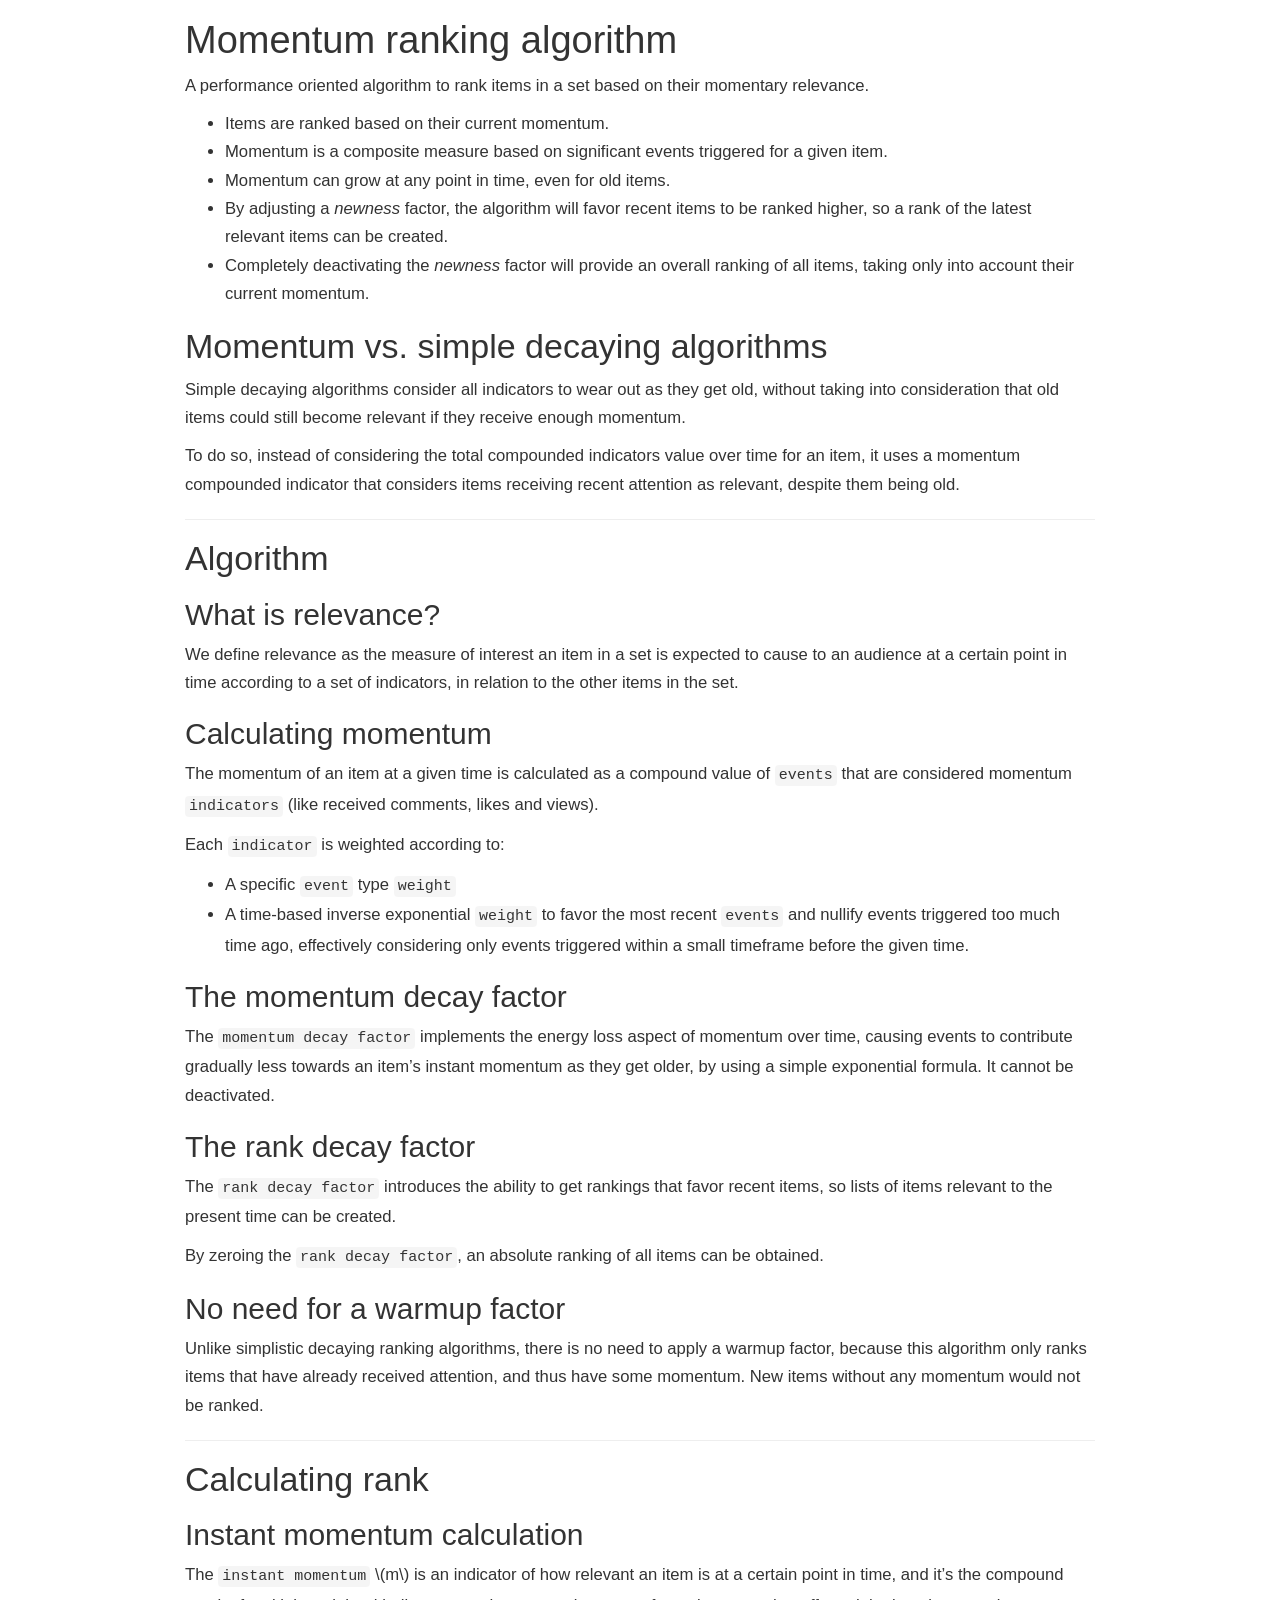
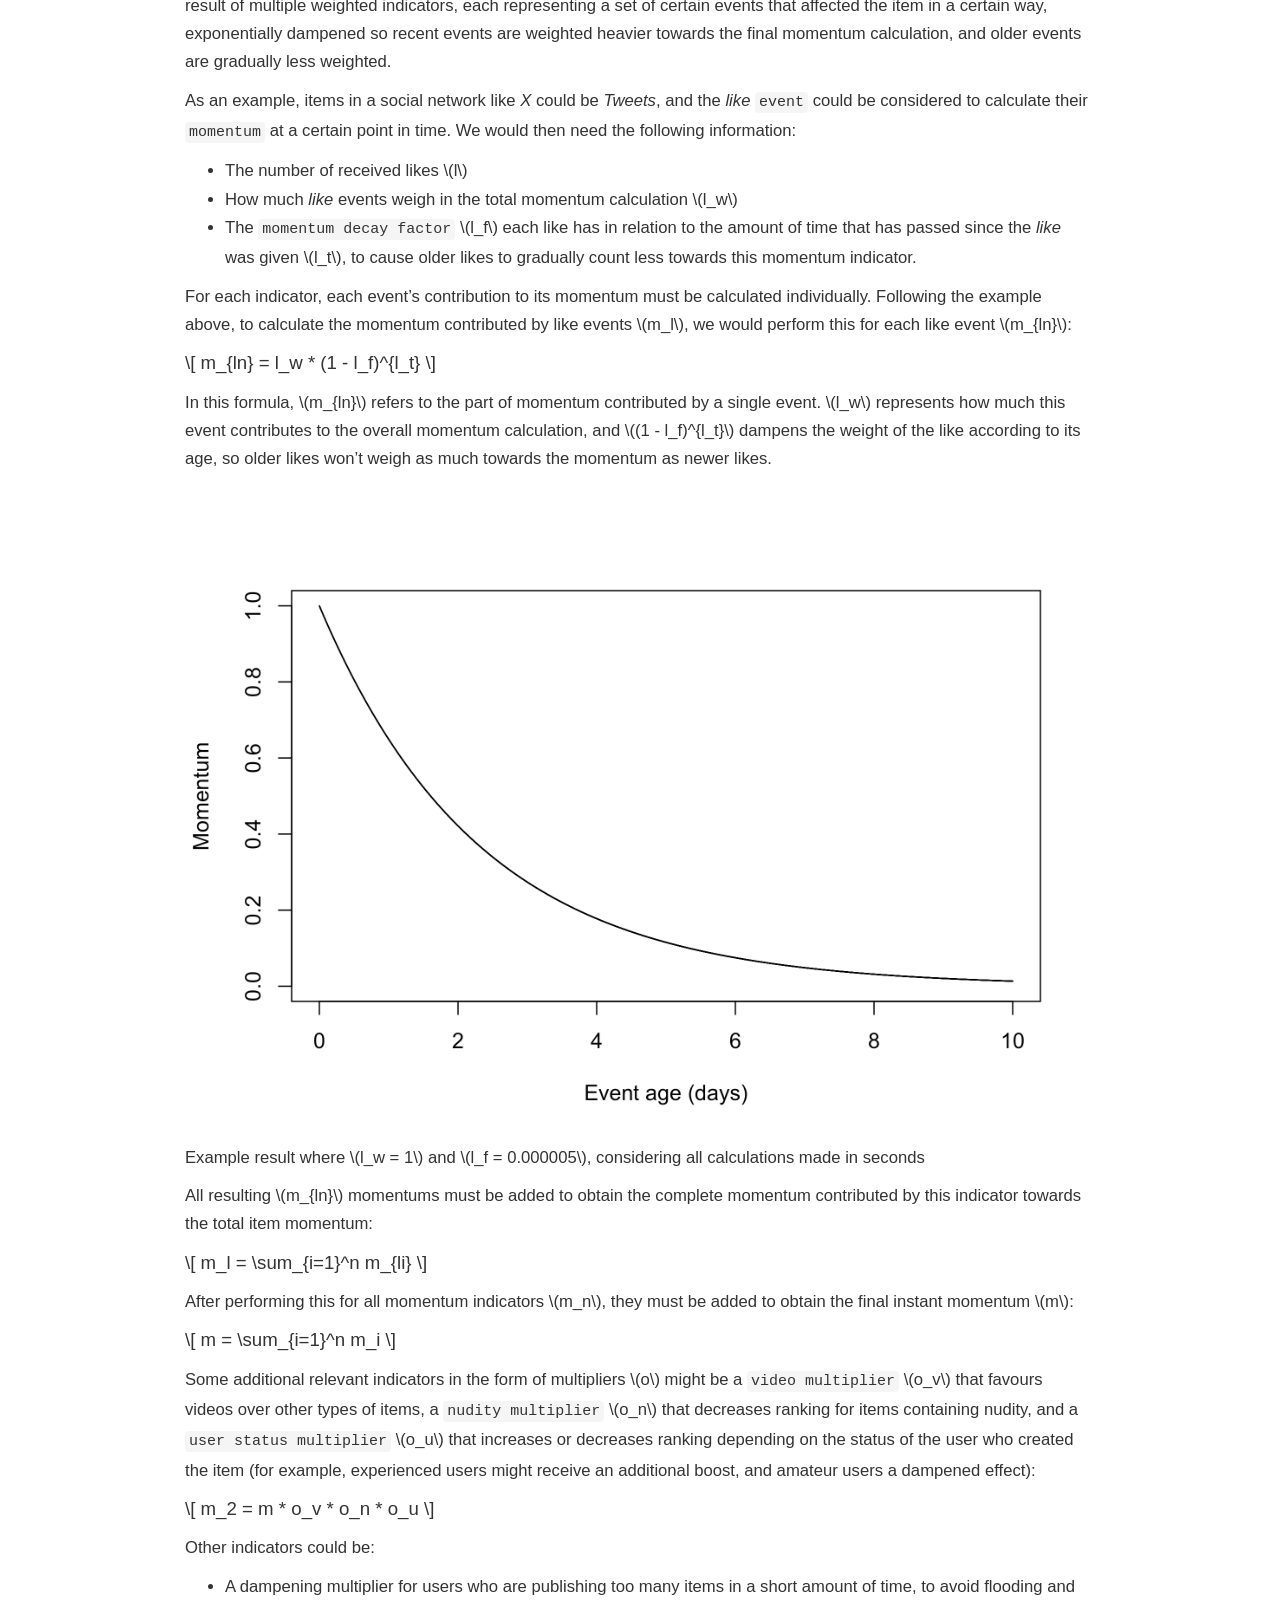
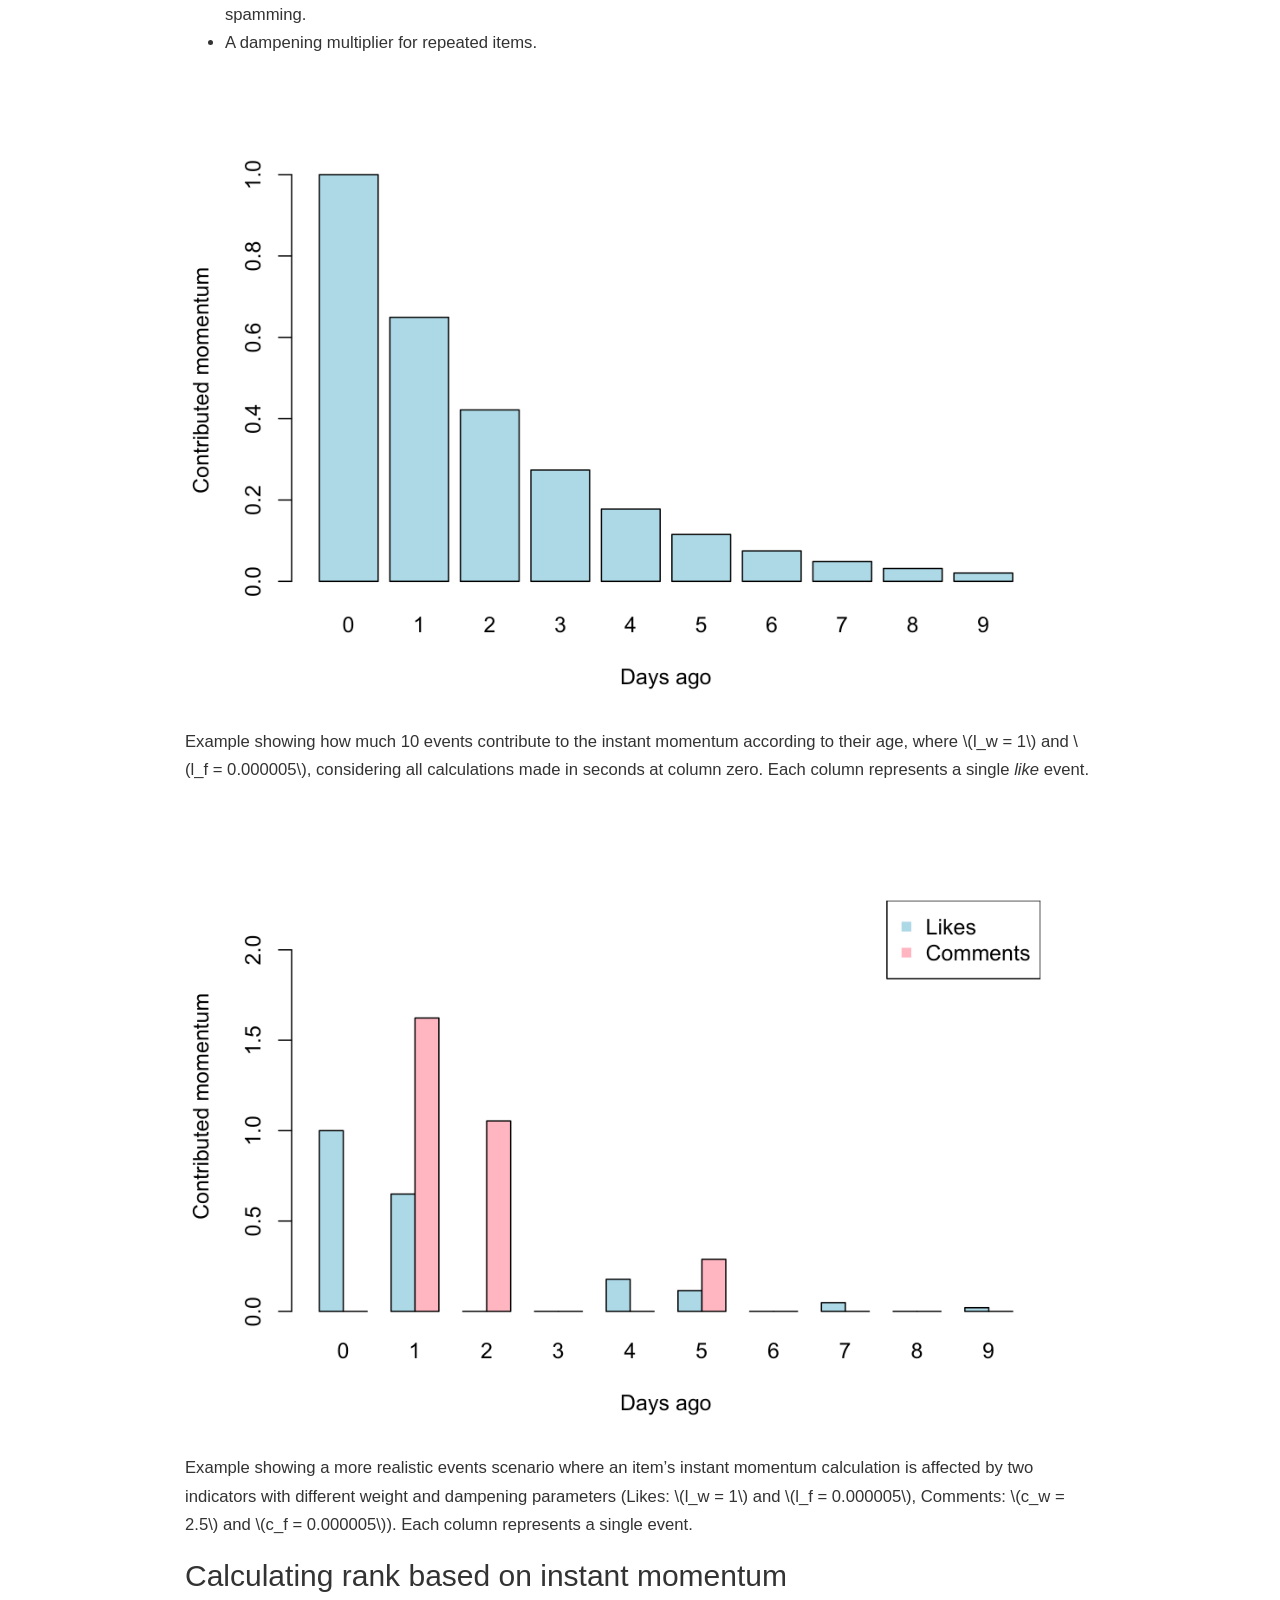
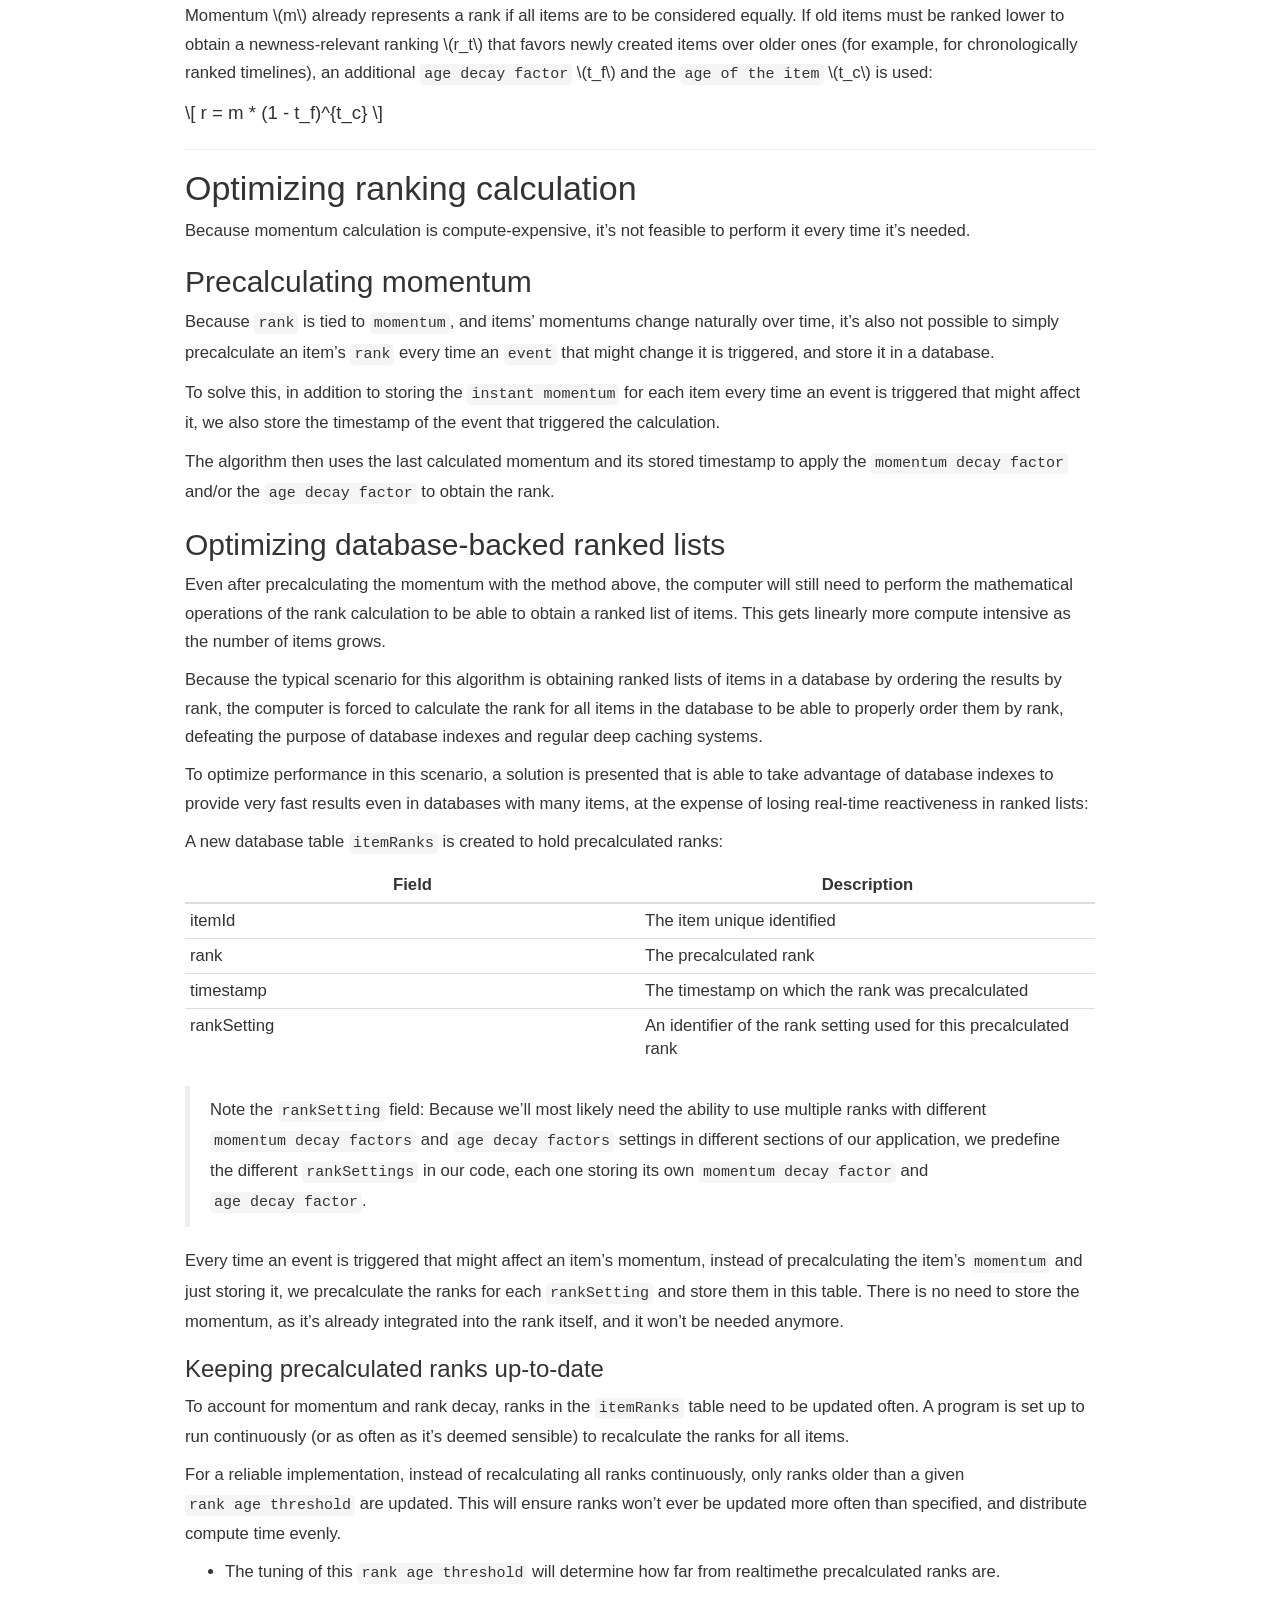
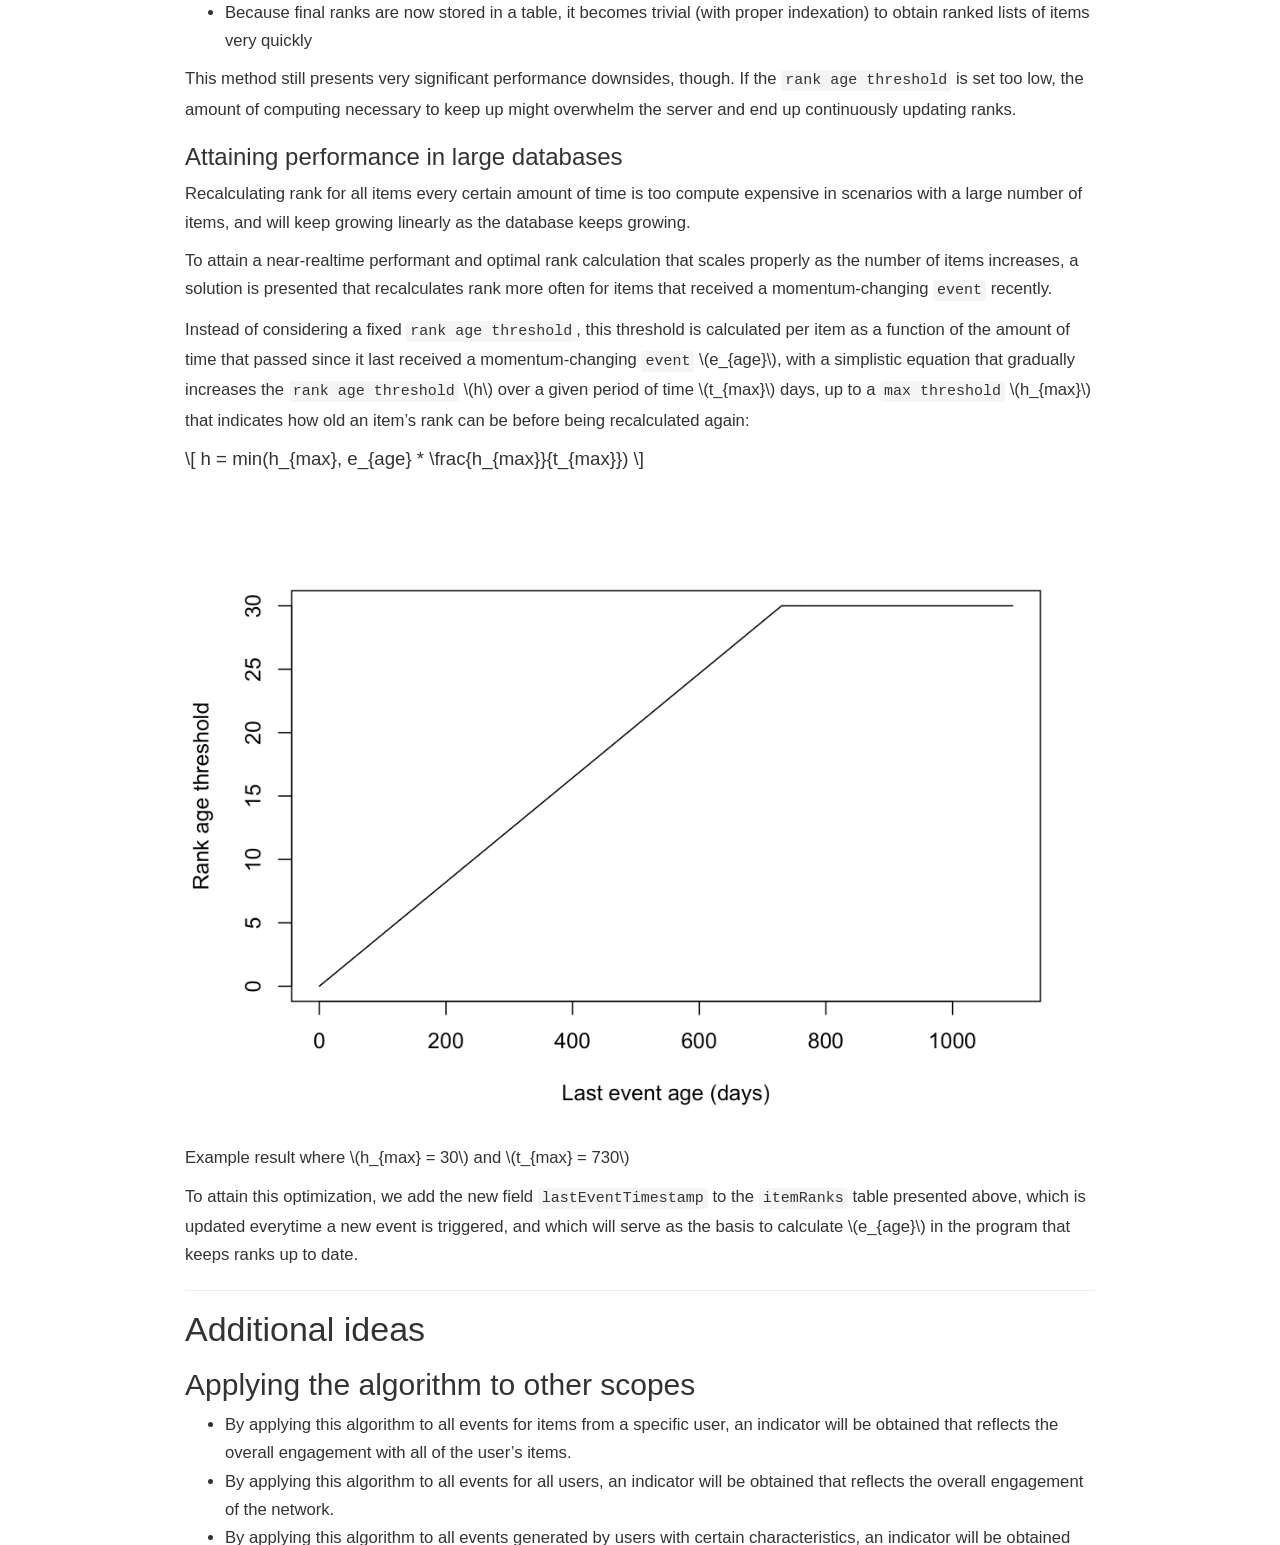
==== doc/momentum_ranking_algorithm.html @ 2580b52f "Initial commit" ====
<!DOCTYPE html>

<html>

<head>

<meta charset="utf-8" />
<meta name="generator" content="pandoc" />
<meta http-equiv="X-UA-Compatible" content="IE=EDGE" />




<title>Momentum ranking algorithm</title>

<script>// Pandoc 2.9 adds attributes on both header and div. We remove the former (to
// be compatible with the behavior of Pandoc < 2.8).
document.addEventListener('DOMContentLoaded', function(e) {
  var hs = document.querySelectorAll("div.section[class*='level'] > :first-child");
  var i, h, a;
  for (i = 0; i < hs.length; i++) {
    h = hs[i];
    if (!/^h[1-6]$/i.test(h.tagName)) continue;  // it should be a header h1-h6
    a = h.attributes;
    while (a.length > 0) h.removeAttribute(a[0].name);
  }
});
</script>
<script>/*! jQuery v3.6.0 | (c) OpenJS Foundation and other contributors | jquery.org/license */
!function(e,t){"use strict";"object"==typeof module&&"object"==typeof module.exports?module.exports=e.document?t(e,!0):function(e){if(!e.document)throw new Error("jQuery requires a window with a document");return t(e)}:t(e)}("undefined"!=typeof window?window:this,function(C,e){"use strict";var t=[],r=Object.getPrototypeOf,s=t.slice,g=t.flat?function(e){return t.flat.call(e)}:function(e){return t.concat.apply([],e)},u=t.push,i=t.indexOf,n={},o=n.toString,v=n.hasOwnProperty,a=v.toString,l=a.call(Object),y={},m=function(e){return"function"==typeof e&&"number"!=typeof e.nodeType&&"function"!=typeof e.item},x=function(e){return null!=e&&e===e.window},E=C.document,c={type:!0,src:!0,nonce:!0,noModule:!0};function b(e,t,n){var r,i,o=(n=n||E).createElement("script");if(o.text=e,t)for(r in c)(i=t[r]||t.getAttribute&&t.getAttribute(r))&&o.setAttribute(r,i);n.head.appendChild(o).parentNode.removeChild(o)}function w(e){return null==e?e+"":"object"==typeof e||"function"==typeof e?n[o.call(e)]||"object":typeof e}var f="3.6.0",S=function(e,t){return new S.fn.init(e,t)};function p(e){var t=!!e&&"length"in e&&e.length,n=w(e);return!m(e)&&!x(e)&&("array"===n||0===t||"number"==typeof t&&0<t&&t-1 in e)}S.fn=S.prototype={jquery:f,constructor:S,length:0,toArray:function(){return s.call(this)},get:function(e){return null==e?s.call(this):e<0?this[e+this.length]:this[e]},pushStack:function(e){var t=S.merge(this.constructor(),e);return t.prevObject=this,t},each:function(e){return S.each(this,e)},map:function(n){return this.pushStack(S.map(this,function(e,t){return n.call(e,t,e)}))},slice:function(){return this.pushStack(s.apply(this,arguments))},first:function(){return this.eq(0)},last:function(){return this.eq(-1)},even:function(){return this.pushStack(S.grep(this,function(e,t){return(t+1)%2}))},odd:function(){return this.pushStack(S.grep(this,function(e,t){return t%2}))},eq:function(e){var t=this.length,n=+e+(e<0?t:0);return this.pushStack(0<=n&&n<t?[this[n]]:[])},end:function(){return this.prevObject||this.constructor()},push:u,sort:t.sort,splice:t.splice},S.extend=S.fn.extend=function(){var e,t,n,r,i,o,a=arguments[0]||{},s=1,u=arguments.length,l=!1;for("boolean"==typeof a&&(l=a,a=arguments[s]||{},s++),"object"==typeof a||m(a)||(a={}),s===u&&(a=this,s--);s<u;s++)if(null!=(e=arguments[s]))for(t in e)r=e[t],"__proto__"!==t&&a!==r&&(l&&r&&(S.isPlainObject(r)||(i=Array.isArray(r)))?(n=a[t],o=i&&!Array.isArray(n)?[]:i||S.isPlainObject(n)?n:{},i=!1,a[t]=S.extend(l,o,r)):void 0!==r&&(a[t]=r));return a},S.extend({expando:"jQuery"+(f+Math.random()).replace(/\D/g,""),isReady:!0,error:function(e){throw new Error(e)},noop:function(){},isPlainObject:function(e){var t,n;return!(!e||"[object Object]"!==o.call(e))&&(!(t=r(e))||"function"==typeof(n=v.call(t,"constructor")&&t.constructor)&&a.call(n)===l)},isEmptyObject:function(e){var t;for(t in e)return!1;return!0},globalEval:function(e,t,n){b(e,{nonce:t&&t.nonce},n)},each:function(e,t){var n,r=0;if(p(e)){for(n=e.length;r<n;r++)if(!1===t.call(e[r],r,e[r]))break}else for(r in e)if(!1===t.call(e[r],r,e[r]))break;return e},makeArray:function(e,t){var n=t||[];return null!=e&&(p(Object(e))?S.merge(n,"string"==typeof e?[e]:e):u.call(n,e)),n},inArray:function(e,t,n){return null==t?-1:i.call(t,e,n)},merge:function(e,t){for(var n=+t.length,r=0,i=e.length;r<n;r++)e[i++]=t[r];return e.length=i,e},grep:function(e,t,n){for(var r=[],i=0,o=e.length,a=!n;i<o;i++)!t(e[i],i)!==a&&r.push(e[i]);return r},map:function(e,t,n){var r,i,o=0,a=[];if(p(e))for(r=e.length;o<r;o++)null!=(i=t(e[o],o,n))&&a.push(i);else for(o in e)null!=(i=t(e[o],o,n))&&a.push(i);return g(a)},guid:1,support:y}),"function"==typeof Symbol&&(S.fn[Symbol.iterator]=t[Symbol.iterator]),S.each("Boolean Number String Function Array Date RegExp Object Error Symbol".split(" "),function(e,t){n["[object "+t+"]"]=t.toLowerCase()});var d=function(n){var e,d,b,o,i,h,f,g,w,u,l,T,C,a,E,v,s,c,y,S="sizzle"+1*new Date,p=n.document,k=0,r=0,m=ue(),x=ue(),A=ue(),N=ue(),j=function(e,t){return e===t&&(l=!0),0},D={}.hasOwnProperty,t=[],q=t.pop,L=t.push,H=t.push,O=t.slice,P=function(e,t){for(var n=0,r=e.length;n<r;n++)if(e[n]===t)return n;return-1},R="checked|selected|async|autofocus|autoplay|controls|defer|disabled|hidden|ismap|loop|multiple|open|readonly|required|scoped",M="[\\x20\\t\\r\\n\\f]",I="(?:\\\\[\\da-fA-F]{1,6}"+M+"?|\\\\[^\\r\\n\\f]|[\\w-]|[^\0-\\x7f])+",W="\\["+M+"*("+I+")(?:"+M+"*([*^$|!~]?=)"+M+"*(?:'((?:\\\\.|[^\\\\'])*)'|\"((?:\\\\.|[^\\\\\"])*)\"|("+I+"))|)"+M+"*\\]",F=":("+I+")(?:\\((('((?:\\\\.|[^\\\\'])*)'|\"((?:\\\\.|[^\\\\\"])*)\")|((?:\\\\.|[^\\\\()[\\]]|"+W+")*)|.*)\\)|)",B=new RegExp(M+"+","g"),$=new RegExp("^"+M+"+|((?:^|[^\\\\])(?:\\\\.)*)"+M+"+$","g"),_=new RegExp("^"+M+"*,"+M+"*"),z=new RegExp("^"+M+"*([>+~]|"+M+")"+M+"*"),U=new RegExp(M+"|>"),X=new RegExp(F),V=new RegExp("^"+I+"$"),G={ID:new RegExp("^#("+I+")"),CLASS:new RegExp("^\\.("+I+")"),TAG:new RegExp("^("+I+"|[*])"),ATTR:new RegExp("^"+W),PSEUDO:new RegExp("^"+F),CHILD:new RegExp("^:(only|first|last|nth|nth-last)-(child|of-type)(?:\\("+M+"*(even|odd|(([+-]|)(\\d*)n|)"+M+"*(?:([+-]|)"+M+"*(\\d+)|))"+M+"*\\)|)","i"),bool:new RegExp("^(?:"+R+")$","i"),needsContext:new RegExp("^"+M+"*[>+~]|:(even|odd|eq|gt|lt|nth|first|last)(?:\\("+M+"*((?:-\\d)?\\d*)"+M+"*\\)|)(?=[^-]|$)","i")},Y=/HTML$/i,Q=/^(?:input|select|textarea|button)$/i,J=/^h\d$/i,K=/^[^{]+\{\s*\[native \w/,Z=/^(?:#([\w-]+)|(\w+)|\.([\w-]+))$/,ee=/[+~]/,te=new RegExp("\\\\[\\da-fA-F]{1,6}"+M+"?|\\\\([^\\r\\n\\f])","g"),ne=function(e,t){var n="0x"+e.slice(1)-65536;return t||(n<0?String.fromCharCode(n+65536):String.fromCharCode(n>>10|55296,1023&n|56320))},re=/([\0-\x1f\x7f]|^-?\d)|^-$|[^\0-\x1f\x7f-\uFFFF\w-]/g,ie=function(e,t){return t?"\0"===e?"\ufffd":e.slice(0,-1)+"\\"+e.charCodeAt(e.length-1).toString(16)+" ":"\\"+e},oe=function(){T()},ae=be(function(e){return!0===e.disabled&&"fieldset"===e.nodeName.toLowerCase()},{dir:"parentNode",next:"legend"});try{H.apply(t=O.call(p.childNodes),p.childNodes),t[p.childNodes.length].nodeType}catch(e){H={apply:t.length?function(e,t){L.apply(e,O.call(t))}:function(e,t){var n=e.length,r=0;while(e[n++]=t[r++]);e.length=n-1}}}function se(t,e,n,r){var i,o,a,s,u,l,c,f=e&&e.ownerDocument,p=e?e.nodeType:9;if(n=n||[],"string"!=typeof t||!t||1!==p&&9!==p&&11!==p)return n;if(!r&&(T(e),e=e||C,E)){if(11!==p&&(u=Z.exec(t)))if(i=u[1]){if(9===p){if(!(a=e.getElementById(i)))return n;if(a.id===i)return n.push(a),n}else if(f&&(a=f.getElementById(i))&&y(e,a)&&a.id===i)return n.push(a),n}else{if(u[2])return H.apply(n,e.getElementsByTagName(t)),n;if((i=u[3])&&d.getElementsByClassName&&e.getElementsByClassName)return H.apply(n,e.getElementsByClassName(i)),n}if(d.qsa&&!N[t+" "]&&(!v||!v.test(t))&&(1!==p||"object"!==e.nodeName.toLowerCase())){if(c=t,f=e,1===p&&(U.test(t)||z.test(t))){(f=ee.test(t)&&ye(e.parentNode)||e)===e&&d.scope||((s=e.getAttribute("id"))?s=s.replace(re,ie):e.setAttribute("id",s=S)),o=(l=h(t)).length;while(o--)l[o]=(s?"#"+s:":scope")+" "+xe(l[o]);c=l.join(",")}try{return H.apply(n,f.querySelectorAll(c)),n}catch(e){N(t,!0)}finally{s===S&&e.removeAttribute("id")}}}return g(t.replace($,"$1"),e,n,r)}function ue(){var r=[];return function e(t,n){return r.push(t+" ")>b.cacheLength&&delete e[r.shift()],e[t+" "]=n}}function le(e){return e[S]=!0,e}function ce(e){var t=C.createElement("fieldset");try{return!!e(t)}catch(e){return!1}finally{t.parentNode&&t.parentNode.removeChild(t),t=null}}function fe(e,t){var n=e.split("|"),r=n.length;while(r--)b.attrHandle[n[r]]=t}function pe(e,t){var n=t&&e,r=n&&1===e.nodeType&&1===t.nodeType&&e.sourceIndex-t.sourceIndex;if(r)return r;if(n)while(n=n.nextSibling)if(n===t)return-1;return e?1:-1}function de(t){return function(e){return"input"===e.nodeName.toLowerCase()&&e.type===t}}function he(n){return function(e){var t=e.nodeName.toLowerCase();return("input"===t||"button"===t)&&e.type===n}}function ge(t){return function(e){return"form"in e?e.parentNode&&!1===e.disabled?"label"in e?"label"in e.parentNode?e.parentNode.disabled===t:e.disabled===t:e.isDisabled===t||e.isDisabled!==!t&&ae(e)===t:e.disabled===t:"label"in e&&e.disabled===t}}function ve(a){return le(function(o){return o=+o,le(function(e,t){var n,r=a([],e.length,o),i=r.length;while(i--)e[n=r[i]]&&(e[n]=!(t[n]=e[n]))})})}function ye(e){return e&&"undefined"!=typeof e.getElementsByTagName&&e}for(e in d=se.support={},i=se.isXML=function(e){var t=e&&e.namespaceURI,n=e&&(e.ownerDocument||e).documentElement;return!Y.test(t||n&&n.nodeName||"HTML")},T=se.setDocument=function(e){var t,n,r=e?e.ownerDocument||e:p;return r!=C&&9===r.nodeType&&r.documentElement&&(a=(C=r).documentElement,E=!i(C),p!=C&&(n=C.defaultView)&&n.top!==n&&(n.addEventListener?n.addEventListener("unload",oe,!1):n.attachEvent&&n.attachEvent("onunload",oe)),d.scope=ce(function(e){return a.appendChild(e).appendChild(C.createElement("div")),"undefined"!=typeof e.querySelectorAll&&!e.querySelectorAll(":scope fieldset div").length}),d.attributes=ce(function(e){return e.className="i",!e.getAttribute("className")}),d.getElementsByTagName=ce(function(e){return e.appendChild(C.createComment("")),!e.getElementsByTagName("*").length}),d.getElementsByClassName=K.test(C.getElementsByClassName),d.getById=ce(function(e){return a.appendChild(e).id=S,!C.getElementsByName||!C.getElementsByName(S).length}),d.getById?(b.filter.ID=function(e){var t=e.replace(te,ne);return function(e){return e.getAttribute("id")===t}},b.find.ID=function(e,t){if("undefined"!=typeof t.getElementById&&E){var n=t.getElementById(e);return n?[n]:[]}}):(b.filter.ID=function(e){var n=e.replace(te,ne);return function(e){var t="undefined"!=typeof e.getAttributeNode&&e.getAttributeNode("id");return t&&t.value===n}},b.find.ID=function(e,t){if("undefined"!=typeof t.getElementById&&E){var n,r,i,o=t.getElementById(e);if(o){if((n=o.getAttributeNode("id"))&&n.value===e)return[o];i=t.getElementsByName(e),r=0;while(o=i[r++])if((n=o.getAttributeNode("id"))&&n.value===e)return[o]}return[]}}),b.find.TAG=d.getElementsByTagName?function(e,t){return"undefined"!=typeof t.getElementsByTagName?t.getElementsByTagName(e):d.qsa?t.querySelectorAll(e):void 0}:function(e,t){var n,r=[],i=0,o=t.getElementsByTagName(e);if("*"===e){while(n=o[i++])1===n.nodeType&&r.push(n);return r}return o},b.find.CLASS=d.getElementsByClassName&&function(e,t){if("undefined"!=typeof t.getElementsByClassName&&E)return t.getElementsByClassName(e)},s=[],v=[],(d.qsa=K.test(C.querySelectorAll))&&(ce(function(e){var t;a.appendChild(e).innerHTML="<a id='"+S+"'></a><select id='"+S+"-\r\\' msallowcapture=''><option selected=''></option></select>",e.querySelectorAll("[msallowcapture^='']").length&&v.push("[*^$]="+M+"*(?:''|\"\")"),e.querySelectorAll("[selected]").length||v.push("\\["+M+"*(?:value|"+R+")"),e.querySelectorAll("[id~="+S+"-]").length||v.push("~="),(t=C.createElement("input")).setAttribute("name",""),e.appendChild(t),e.querySelectorAll("[name='']").length||v.push("\\["+M+"*name"+M+"*="+M+"*(?:''|\"\")"),e.querySelectorAll(":checked").length||v.push(":checked"),e.querySelectorAll("a#"+S+"+*").length||v.push(".#.+[+~]"),e.querySelectorAll("\\\f"),v.push("[\\r\\n\\f]")}),ce(function(e){e.innerHTML="<a href='' disabled='disabled'></a><select disabled='disabled'><option/></select>";var t=C.createElement("input");t.setAttribute("type","hidden"),e.appendChild(t).setAttribute("name","D"),e.querySelectorAll("[name=d]").length&&v.push("name"+M+"*[*^$|!~]?="),2!==e.querySelectorAll(":enabled").length&&v.push(":enabled",":disabled"),a.appendChild(e).disabled=!0,2!==e.querySelectorAll(":disabled").length&&v.push(":enabled",":disabled"),e.querySelectorAll("*,:x"),v.push(",.*:")})),(d.matchesSelector=K.test(c=a.matches||a.webkitMatchesSelector||a.mozMatchesSelector||a.oMatchesSelector||a.msMatchesSelector))&&ce(function(e){d.disconnectedMatch=c.call(e,"*"),c.call(e,"[s!='']:x"),s.push("!=",F)}),v=v.length&&new RegExp(v.join("|")),s=s.length&&new RegExp(s.join("|")),t=K.test(a.compareDocumentPosition),y=t||K.test(a.contains)?function(e,t){var n=9===e.nodeType?e.documentElement:e,r=t&&t.parentNode;return e===r||!(!r||1!==r.nodeType||!(n.contains?n.contains(r):e.compareDocumentPosition&&16&e.compareDocumentPosition(r)))}:function(e,t){if(t)while(t=t.parentNode)if(t===e)return!0;return!1},j=t?function(e,t){if(e===t)return l=!0,0;var n=!e.compareDocumentPosition-!t.compareDocumentPosition;return n||(1&(n=(e.ownerDocument||e)==(t.ownerDocument||t)?e.compareDocumentPosition(t):1)||!d.sortDetached&&t.compareDocumentPosition(e)===n?e==C||e.ownerDocument==p&&y(p,e)?-1:t==C||t.ownerDocument==p&&y(p,t)?1:u?P(u,e)-P(u,t):0:4&n?-1:1)}:function(e,t){if(e===t)return l=!0,0;var n,r=0,i=e.parentNode,o=t.parentNode,a=[e],s=[t];if(!i||!o)return e==C?-1:t==C?1:i?-1:o?1:u?P(u,e)-P(u,t):0;if(i===o)return pe(e,t);n=e;while(n=n.parentNode)a.unshift(n);n=t;while(n=n.parentNode)s.unshift(n);while(a[r]===s[r])r++;return r?pe(a[r],s[r]):a[r]==p?-1:s[r]==p?1:0}),C},se.matches=function(e,t){return se(e,null,null,t)},se.matchesSelector=function(e,t){if(T(e),d.matchesSelector&&E&&!N[t+" "]&&(!s||!s.test(t))&&(!v||!v.test(t)))try{var n=c.call(e,t);if(n||d.disconnectedMatch||e.document&&11!==e.document.nodeType)return n}catch(e){N(t,!0)}return 0<se(t,C,null,[e]).length},se.contains=function(e,t){return(e.ownerDocument||e)!=C&&T(e),y(e,t)},se.attr=function(e,t){(e.ownerDocument||e)!=C&&T(e);var n=b.attrHandle[t.toLowerCase()],r=n&&D.call(b.attrHandle,t.toLowerCase())?n(e,t,!E):void 0;return void 0!==r?r:d.attributes||!E?e.getAttribute(t):(r=e.getAttributeNode(t))&&r.specified?r.value:null},se.escape=function(e){return(e+"").replace(re,ie)},se.error=function(e){throw new Error("Syntax error, unrecognized expression: "+e)},se.uniqueSort=function(e){var t,n=[],r=0,i=0;if(l=!d.detectDuplicates,u=!d.sortStable&&e.slice(0),e.sort(j),l){while(t=e[i++])t===e[i]&&(r=n.push(i));while(r--)e.splice(n[r],1)}return u=null,e},o=se.getText=function(e){var t,n="",r=0,i=e.nodeType;if(i){if(1===i||9===i||11===i){if("string"==typeof e.textContent)return e.textContent;for(e=e.firstChild;e;e=e.nextSibling)n+=o(e)}else if(3===i||4===i)return e.nodeValue}else while(t=e[r++])n+=o(t);return n},(b=se.selectors={cacheLength:50,createPseudo:le,match:G,attrHandle:{},find:{},relative:{">":{dir:"parentNode",first:!0}," ":{dir:"parentNode"},"+":{dir:"previousSibling",first:!0},"~":{dir:"previousSibling"}},preFilter:{ATTR:function(e){return e[1]=e[1].replace(te,ne),e[3]=(e[3]||e[4]||e[5]||"").replace(te,ne),"~="===e[2]&&(e[3]=" "+e[3]+" "),e.slice(0,4)},CHILD:function(e){return e[1]=e[1].toLowerCase(),"nth"===e[1].slice(0,3)?(e[3]||se.error(e[0]),e[4]=+(e[4]?e[5]+(e[6]||1):2*("even"===e[3]||"odd"===e[3])),e[5]=+(e[7]+e[8]||"odd"===e[3])):e[3]&&se.error(e[0]),e},PSEUDO:function(e){var t,n=!e[6]&&e[2];return G.CHILD.test(e[0])?null:(e[3]?e[2]=e[4]||e[5]||"":n&&X.test(n)&&(t=h(n,!0))&&(t=n.indexOf(")",n.length-t)-n.length)&&(e[0]=e[0].slice(0,t),e[2]=n.slice(0,t)),e.slice(0,3))}},filter:{TAG:function(e){var t=e.replace(te,ne).toLowerCase();return"*"===e?function(){return!0}:function(e){return e.nodeName&&e.nodeName.toLowerCase()===t}},CLASS:function(e){var t=m[e+" "];return t||(t=new RegExp("(^|"+M+")"+e+"("+M+"|$)"))&&m(e,function(e){return t.test("string"==typeof e.className&&e.className||"undefined"!=typeof e.getAttribute&&e.getAttribute("class")||"")})},ATTR:function(n,r,i){return function(e){var t=se.attr(e,n);return null==t?"!="===r:!r||(t+="","="===r?t===i:"!="===r?t!==i:"^="===r?i&&0===t.indexOf(i):"*="===r?i&&-1<t.indexOf(i):"$="===r?i&&t.slice(-i.length)===i:"~="===r?-1<(" "+t.replace(B," ")+" ").indexOf(i):"|="===r&&(t===i||t.slice(0,i.length+1)===i+"-"))}},CHILD:function(h,e,t,g,v){var y="nth"!==h.slice(0,3),m="last"!==h.slice(-4),x="of-type"===e;return 1===g&&0===v?function(e){return!!e.parentNode}:function(e,t,n){var r,i,o,a,s,u,l=y!==m?"nextSibling":"previousSibling",c=e.parentNode,f=x&&e.nodeName.toLowerCase(),p=!n&&!x,d=!1;if(c){if(y){while(l){a=e;while(a=a[l])if(x?a.nodeName.toLowerCase()===f:1===a.nodeType)return!1;u=l="only"===h&&!u&&"nextSibling"}return!0}if(u=[m?c.firstChild:c.lastChild],m&&p){d=(s=(r=(i=(o=(a=c)[S]||(a[S]={}))[a.uniqueID]||(o[a.uniqueID]={}))[h]||[])[0]===k&&r[1])&&r[2],a=s&&c.childNodes[s];while(a=++s&&a&&a[l]||(d=s=0)||u.pop())if(1===a.nodeType&&++d&&a===e){i[h]=[k,s,d];break}}else if(p&&(d=s=(r=(i=(o=(a=e)[S]||(a[S]={}))[a.uniqueID]||(o[a.uniqueID]={}))[h]||[])[0]===k&&r[1]),!1===d)while(a=++s&&a&&a[l]||(d=s=0)||u.pop())if((x?a.nodeName.toLowerCase()===f:1===a.nodeType)&&++d&&(p&&((i=(o=a[S]||(a[S]={}))[a.uniqueID]||(o[a.uniqueID]={}))[h]=[k,d]),a===e))break;return(d-=v)===g||d%g==0&&0<=d/g}}},PSEUDO:function(e,o){var t,a=b.pseudos[e]||b.setFilters[e.toLowerCase()]||se.error("unsupported pseudo: "+e);return a[S]?a(o):1<a.length?(t=[e,e,"",o],b.setFilters.hasOwnProperty(e.toLowerCase())?le(function(e,t){var n,r=a(e,o),i=r.length;while(i--)e[n=P(e,r[i])]=!(t[n]=r[i])}):function(e){return a(e,0,t)}):a}},pseudos:{not:le(function(e){var r=[],i=[],s=f(e.replace($,"$1"));return s[S]?le(function(e,t,n,r){var i,o=s(e,null,r,[]),a=e.length;while(a--)(i=o[a])&&(e[a]=!(t[a]=i))}):function(e,t,n){return r[0]=e,s(r,null,n,i),r[0]=null,!i.pop()}}),has:le(function(t){return function(e){return 0<se(t,e).length}}),contains:le(function(t){return t=t.replace(te,ne),function(e){return-1<(e.textContent||o(e)).indexOf(t)}}),lang:le(function(n){return V.test(n||"")||se.error("unsupported lang: "+n),n=n.replace(te,ne).toLowerCase(),function(e){var t;do{if(t=E?e.lang:e.getAttribute("xml:lang")||e.getAttribute("lang"))return(t=t.toLowerCase())===n||0===t.indexOf(n+"-")}while((e=e.parentNode)&&1===e.nodeType);return!1}}),target:function(e){var t=n.location&&n.location.hash;return t&&t.slice(1)===e.id},root:function(e){return e===a},focus:function(e){return e===C.activeElement&&(!C.hasFocus||C.hasFocus())&&!!(e.type||e.href||~e.tabIndex)},enabled:ge(!1),disabled:ge(!0),checked:function(e){var t=e.nodeName.toLowerCase();return"input"===t&&!!e.checked||"option"===t&&!!e.selected},selected:function(e){return e.parentNode&&e.parentNode.selectedIndex,!0===e.selected},empty:function(e){for(e=e.firstChild;e;e=e.nextSibling)if(e.nodeType<6)return!1;return!0},parent:function(e){return!b.pseudos.empty(e)},header:function(e){return J.test(e.nodeName)},input:function(e){return Q.test(e.nodeName)},button:function(e){var t=e.nodeName.toLowerCase();return"input"===t&&"button"===e.type||"button"===t},text:function(e){var t;return"input"===e.nodeName.toLowerCase()&&"text"===e.type&&(null==(t=e.getAttribute("type"))||"text"===t.toLowerCase())},first:ve(function(){return[0]}),last:ve(function(e,t){return[t-1]}),eq:ve(function(e,t,n){return[n<0?n+t:n]}),even:ve(function(e,t){for(var n=0;n<t;n+=2)e.push(n);return e}),odd:ve(function(e,t){for(var n=1;n<t;n+=2)e.push(n);return e}),lt:ve(function(e,t,n){for(var r=n<0?n+t:t<n?t:n;0<=--r;)e.push(r);return e}),gt:ve(function(e,t,n){for(var r=n<0?n+t:n;++r<t;)e.push(r);return e})}}).pseudos.nth=b.pseudos.eq,{radio:!0,checkbox:!0,file:!0,password:!0,image:!0})b.pseudos[e]=de(e);for(e in{submit:!0,reset:!0})b.pseudos[e]=he(e);function me(){}function xe(e){for(var t=0,n=e.length,r="";t<n;t++)r+=e[t].value;return r}function be(s,e,t){var u=e.dir,l=e.next,c=l||u,f=t&&"parentNode"===c,p=r++;return e.first?function(e,t,n){while(e=e[u])if(1===e.nodeType||f)return s(e,t,n);return!1}:function(e,t,n){var r,i,o,a=[k,p];if(n){while(e=e[u])if((1===e.nodeType||f)&&s(e,t,n))return!0}else while(e=e[u])if(1===e.nodeType||f)if(i=(o=e[S]||(e[S]={}))[e.uniqueID]||(o[e.uniqueID]={}),l&&l===e.nodeName.toLowerCase())e=e[u]||e;else{if((r=i[c])&&r[0]===k&&r[1]===p)return a[2]=r[2];if((i[c]=a)[2]=s(e,t,n))return!0}return!1}}function we(i){return 1<i.length?function(e,t,n){var r=i.length;while(r--)if(!i[r](e,t,n))return!1;return!0}:i[0]}function Te(e,t,n,r,i){for(var o,a=[],s=0,u=e.length,l=null!=t;s<u;s++)(o=e[s])&&(n&&!n(o,r,i)||(a.push(o),l&&t.push(s)));return a}function Ce(d,h,g,v,y,e){return v&&!v[S]&&(v=Ce(v)),y&&!y[S]&&(y=Ce(y,e)),le(function(e,t,n,r){var i,o,a,s=[],u=[],l=t.length,c=e||function(e,t,n){for(var r=0,i=t.length;r<i;r++)se(e,t[r],n);return n}(h||"*",n.nodeType?[n]:n,[]),f=!d||!e&&h?c:Te(c,s,d,n,r),p=g?y||(e?d:l||v)?[]:t:f;if(g&&g(f,p,n,r),v){i=Te(p,u),v(i,[],n,r),o=i.length;while(o--)(a=i[o])&&(p[u[o]]=!(f[u[o]]=a))}if(e){if(y||d){if(y){i=[],o=p.length;while(o--)(a=p[o])&&i.push(f[o]=a);y(null,p=[],i,r)}o=p.length;while(o--)(a=p[o])&&-1<(i=y?P(e,a):s[o])&&(e[i]=!(t[i]=a))}}else p=Te(p===t?p.splice(l,p.length):p),y?y(null,t,p,r):H.apply(t,p)})}function Ee(e){for(var i,t,n,r=e.length,o=b.relative[e[0].type],a=o||b.relative[" "],s=o?1:0,u=be(function(e){return e===i},a,!0),l=be(function(e){return-1<P(i,e)},a,!0),c=[function(e,t,n){var r=!o&&(n||t!==w)||((i=t).nodeType?u(e,t,n):l(e,t,n));return i=null,r}];s<r;s++)if(t=b.relative[e[s].type])c=[be(we(c),t)];else{if((t=b.filter[e[s].type].apply(null,e[s].matches))[S]){for(n=++s;n<r;n++)if(b.relative[e[n].type])break;return Ce(1<s&&we(c),1<s&&xe(e.slice(0,s-1).concat({value:" "===e[s-2].type?"*":""})).replace($,"$1"),t,s<n&&Ee(e.slice(s,n)),n<r&&Ee(e=e.slice(n)),n<r&&xe(e))}c.push(t)}return we(c)}return me.prototype=b.filters=b.pseudos,b.setFilters=new me,h=se.tokenize=function(e,t){var n,r,i,o,a,s,u,l=x[e+" "];if(l)return t?0:l.slice(0);a=e,s=[],u=b.preFilter;while(a){for(o in n&&!(r=_.exec(a))||(r&&(a=a.slice(r[0].length)||a),s.push(i=[])),n=!1,(r=z.exec(a))&&(n=r.shift(),i.push({value:n,type:r[0].replace($," ")}),a=a.slice(n.length)),b.filter)!(r=G[o].exec(a))||u[o]&&!(r=u[o](r))||(n=r.shift(),i.push({value:n,type:o,matches:r}),a=a.slice(n.length));if(!n)break}return t?a.length:a?se.error(e):x(e,s).slice(0)},f=se.compile=function(e,t){var n,v,y,m,x,r,i=[],o=[],a=A[e+" "];if(!a){t||(t=h(e)),n=t.length;while(n--)(a=Ee(t[n]))[S]?i.push(a):o.push(a);(a=A(e,(v=o,m=0<(y=i).length,x=0<v.length,r=function(e,t,n,r,i){var o,a,s,u=0,l="0",c=e&&[],f=[],p=w,d=e||x&&b.find.TAG("*",i),h=k+=null==p?1:Math.random()||.1,g=d.length;for(i&&(w=t==C||t||i);l!==g&&null!=(o=d[l]);l++){if(x&&o){a=0,t||o.ownerDocument==C||(T(o),n=!E);while(s=v[a++])if(s(o,t||C,n)){r.push(o);break}i&&(k=h)}m&&((o=!s&&o)&&u--,e&&c.push(o))}if(u+=l,m&&l!==u){a=0;while(s=y[a++])s(c,f,t,n);if(e){if(0<u)while(l--)c[l]||f[l]||(f[l]=q.call(r));f=Te(f)}H.apply(r,f),i&&!e&&0<f.length&&1<u+y.length&&se.uniqueSort(r)}return i&&(k=h,w=p),c},m?le(r):r))).selector=e}return a},g=se.select=function(e,t,n,r){var i,o,a,s,u,l="function"==typeof e&&e,c=!r&&h(e=l.selector||e);if(n=n||[],1===c.length){if(2<(o=c[0]=c[0].slice(0)).length&&"ID"===(a=o[0]).type&&9===t.nodeType&&E&&b.relative[o[1].type]){if(!(t=(b.find.ID(a.matches[0].replace(te,ne),t)||[])[0]))return n;l&&(t=t.parentNode),e=e.slice(o.shift().value.length)}i=G.needsContext.test(e)?0:o.length;while(i--){if(a=o[i],b.relative[s=a.type])break;if((u=b.find[s])&&(r=u(a.matches[0].replace(te,ne),ee.test(o[0].type)&&ye(t.parentNode)||t))){if(o.splice(i,1),!(e=r.length&&xe(o)))return H.apply(n,r),n;break}}}return(l||f(e,c))(r,t,!E,n,!t||ee.test(e)&&ye(t.parentNode)||t),n},d.sortStable=S.split("").sort(j).join("")===S,d.detectDuplicates=!!l,T(),d.sortDetached=ce(function(e){return 1&e.compareDocumentPosition(C.createElement("fieldset"))}),ce(function(e){return e.innerHTML="<a href='#'></a>","#"===e.firstChild.getAttribute("href")})||fe("type|href|height|width",function(e,t,n){if(!n)return e.getAttribute(t,"type"===t.toLowerCase()?1:2)}),d.attributes&&ce(function(e){return e.innerHTML="<input/>",e.firstChild.setAttribute("value",""),""===e.firstChild.getAttribute("value")})||fe("value",function(e,t,n){if(!n&&"input"===e.nodeName.toLowerCase())return e.defaultValue}),ce(function(e){return null==e.getAttribute("disabled")})||fe(R,function(e,t,n){var r;if(!n)return!0===e[t]?t.toLowerCase():(r=e.getAttributeNode(t))&&r.specified?r.value:null}),se}(C);S.find=d,S.expr=d.selectors,S.expr[":"]=S.expr.pseudos,S.uniqueSort=S.unique=d.uniqueSort,S.text=d.getText,S.isXMLDoc=d.isXML,S.contains=d.contains,S.escapeSelector=d.escape;var h=function(e,t,n){var r=[],i=void 0!==n;while((e=e[t])&&9!==e.nodeType)if(1===e.nodeType){if(i&&S(e).is(n))break;r.push(e)}return r},T=function(e,t){for(var n=[];e;e=e.nextSibling)1===e.nodeType&&e!==t&&n.push(e);return n},k=S.expr.match.needsContext;function A(e,t){return e.nodeName&&e.nodeName.toLowerCase()===t.toLowerCase()}var N=/^<([a-z][^\/\0>:\x20\t\r\n\f]*)[\x20\t\r\n\f]*\/?>(?:<\/\1>|)$/i;function j(e,n,r){return m(n)?S.grep(e,function(e,t){return!!n.call(e,t,e)!==r}):n.nodeType?S.grep(e,function(e){return e===n!==r}):"string"!=typeof n?S.grep(e,function(e){return-1<i.call(n,e)!==r}):S.filter(n,e,r)}S.filter=function(e,t,n){var r=t[0];return n&&(e=":not("+e+")"),1===t.length&&1===r.nodeType?S.find.matchesSelector(r,e)?[r]:[]:S.find.matches(e,S.grep(t,function(e){return 1===e.nodeType}))},S.fn.extend({find:function(e){var t,n,r=this.length,i=this;if("string"!=typeof e)return this.pushStack(S(e).filter(function(){for(t=0;t<r;t++)if(S.contains(i[t],this))return!0}));for(n=this.pushStack([]),t=0;t<r;t++)S.find(e,i[t],n);return 1<r?S.uniqueSort(n):n},filter:function(e){return this.pushStack(j(this,e||[],!1))},not:function(e){return this.pushStack(j(this,e||[],!0))},is:function(e){return!!j(this,"string"==typeof e&&k.test(e)?S(e):e||[],!1).length}});var D,q=/^(?:\s*(<[\w\W]+>)[^>]*|#([\w-]+))$/;(S.fn.init=function(e,t,n){var r,i;if(!e)return this;if(n=n||D,"string"==typeof e){if(!(r="<"===e[0]&&">"===e[e.length-1]&&3<=e.length?[null,e,null]:q.exec(e))||!r[1]&&t)return!t||t.jquery?(t||n).find(e):this.constructor(t).find(e);if(r[1]){if(t=t instanceof S?t[0]:t,S.merge(this,S.parseHTML(r[1],t&&t.nodeType?t.ownerDocument||t:E,!0)),N.test(r[1])&&S.isPlainObject(t))for(r in t)m(this[r])?this[r](t[r]):this.attr(r,t[r]);return this}return(i=E.getElementById(r[2]))&&(this[0]=i,this.length=1),this}return e.nodeType?(this[0]=e,this.length=1,this):m(e)?void 0!==n.ready?n.ready(e):e(S):S.makeArray(e,this)}).prototype=S.fn,D=S(E);var L=/^(?:parents|prev(?:Until|All))/,H={children:!0,contents:!0,next:!0,prev:!0};function O(e,t){while((e=e[t])&&1!==e.nodeType);return e}S.fn.extend({has:function(e){var t=S(e,this),n=t.length;return this.filter(function(){for(var e=0;e<n;e++)if(S.contains(this,t[e]))return!0})},closest:function(e,t){var n,r=0,i=this.length,o=[],a="string"!=typeof e&&S(e);if(!k.test(e))for(;r<i;r++)for(n=this[r];n&&n!==t;n=n.parentNode)if(n.nodeType<11&&(a?-1<a.index(n):1===n.nodeType&&S.find.matchesSelector(n,e))){o.push(n);break}return this.pushStack(1<o.length?S.uniqueSort(o):o)},index:function(e){return e?"string"==typeof e?i.call(S(e),this[0]):i.call(this,e.jquery?e[0]:e):this[0]&&this[0].parentNode?this.first().prevAll().length:-1},add:function(e,t){return this.pushStack(S.uniqueSort(S.merge(this.get(),S(e,t))))},addBack:function(e){return this.add(null==e?this.prevObject:this.prevObject.filter(e))}}),S.each({parent:function(e){var t=e.parentNode;return t&&11!==t.nodeType?t:null},parents:function(e){return h(e,"parentNode")},parentsUntil:function(e,t,n){return h(e,"parentNode",n)},next:function(e){return O(e,"nextSibling")},prev:function(e){return O(e,"previousSibling")},nextAll:function(e){return h(e,"nextSibling")},prevAll:function(e){return h(e,"previousSibling")},nextUntil:function(e,t,n){return h(e,"nextSibling",n)},prevUntil:function(e,t,n){return h(e,"previousSibling",n)},siblings:function(e){return T((e.parentNode||{}).firstChild,e)},children:function(e){return T(e.firstChild)},contents:function(e){return null!=e.contentDocument&&r(e.contentDocument)?e.contentDocument:(A(e,"template")&&(e=e.content||e),S.merge([],e.childNodes))}},function(r,i){S.fn[r]=function(e,t){var n=S.map(this,i,e);return"Until"!==r.slice(-5)&&(t=e),t&&"string"==typeof t&&(n=S.filter(t,n)),1<this.length&&(H[r]||S.uniqueSort(n),L.test(r)&&n.reverse()),this.pushStack(n)}});var P=/[^\x20\t\r\n\f]+/g;function R(e){return e}function M(e){throw e}function I(e,t,n,r){var i;try{e&&m(i=e.promise)?i.call(e).done(t).fail(n):e&&m(i=e.then)?i.call(e,t,n):t.apply(void 0,[e].slice(r))}catch(e){n.apply(void 0,[e])}}S.Callbacks=function(r){var e,n;r="string"==typeof r?(e=r,n={},S.each(e.match(P)||[],function(e,t){n[t]=!0}),n):S.extend({},r);var i,t,o,a,s=[],u=[],l=-1,c=function(){for(a=a||r.once,o=i=!0;u.length;l=-1){t=u.shift();while(++l<s.length)!1===s[l].apply(t[0],t[1])&&r.stopOnFalse&&(l=s.length,t=!1)}r.memory||(t=!1),i=!1,a&&(s=t?[]:"")},f={add:function(){return s&&(t&&!i&&(l=s.length-1,u.push(t)),function n(e){S.each(e,function(e,t){m(t)?r.unique&&f.has(t)||s.push(t):t&&t.length&&"string"!==w(t)&&n(t)})}(arguments),t&&!i&&c()),this},remove:function(){return S.each(arguments,function(e,t){var n;while(-1<(n=S.inArray(t,s,n)))s.splice(n,1),n<=l&&l--}),this},has:function(e){return e?-1<S.inArray(e,s):0<s.length},empty:function(){return s&&(s=[]),this},disable:function(){return a=u=[],s=t="",this},disabled:function(){return!s},lock:function(){return a=u=[],t||i||(s=t=""),this},locked:function(){return!!a},fireWith:function(e,t){return a||(t=[e,(t=t||[]).slice?t.slice():t],u.push(t),i||c()),this},fire:function(){return f.fireWith(this,arguments),this},fired:function(){return!!o}};return f},S.extend({Deferred:function(e){var o=[["notify","progress",S.Callbacks("memory"),S.Callbacks("memory"),2],["resolve","done",S.Callbacks("once memory"),S.Callbacks("once memory"),0,"resolved"],["reject","fail",S.Callbacks("once memory"),S.Callbacks("once memory"),1,"rejected"]],i="pending",a={state:function(){return i},always:function(){return s.done(arguments).fail(arguments),this},"catch":function(e){return a.then(null,e)},pipe:function(){var i=arguments;return S.Deferred(function(r){S.each(o,function(e,t){var n=m(i[t[4]])&&i[t[4]];s[t[1]](function(){var e=n&&n.apply(this,arguments);e&&m(e.promise)?e.promise().progress(r.notify).done(r.resolve).fail(r.reject):r[t[0]+"With"](this,n?[e]:arguments)})}),i=null}).promise()},then:function(t,n,r){var u=0;function l(i,o,a,s){return function(){var n=this,r=arguments,e=function(){var e,t;if(!(i<u)){if((e=a.apply(n,r))===o.promise())throw new TypeError("Thenable self-resolution");t=e&&("object"==typeof e||"function"==typeof e)&&e.then,m(t)?s?t.call(e,l(u,o,R,s),l(u,o,M,s)):(u++,t.call(e,l(u,o,R,s),l(u,o,M,s),l(u,o,R,o.notifyWith))):(a!==R&&(n=void 0,r=[e]),(s||o.resolveWith)(n,r))}},t=s?e:function(){try{e()}catch(e){S.Deferred.exceptionHook&&S.Deferred.exceptionHook(e,t.stackTrace),u<=i+1&&(a!==M&&(n=void 0,r=[e]),o.rejectWith(n,r))}};i?t():(S.Deferred.getStackHook&&(t.stackTrace=S.Deferred.getStackHook()),C.setTimeout(t))}}return S.Deferred(function(e){o[0][3].add(l(0,e,m(r)?r:R,e.notifyWith)),o[1][3].add(l(0,e,m(t)?t:R)),o[2][3].add(l(0,e,m(n)?n:M))}).promise()},promise:function(e){return null!=e?S.extend(e,a):a}},s={};return S.each(o,function(e,t){var n=t[2],r=t[5];a[t[1]]=n.add,r&&n.add(function(){i=r},o[3-e][2].disable,o[3-e][3].disable,o[0][2].lock,o[0][3].lock),n.add(t[3].fire),s[t[0]]=function(){return s[t[0]+"With"](this===s?void 0:this,arguments),this},s[t[0]+"With"]=n.fireWith}),a.promise(s),e&&e.call(s,s),s},when:function(e){var n=arguments.length,t=n,r=Array(t),i=s.call(arguments),o=S.Deferred(),a=function(t){return function(e){r[t]=this,i[t]=1<arguments.length?s.call(arguments):e,--n||o.resolveWith(r,i)}};if(n<=1&&(I(e,o.done(a(t)).resolve,o.reject,!n),"pending"===o.state()||m(i[t]&&i[t].then)))return o.then();while(t--)I(i[t],a(t),o.reject);return o.promise()}});var W=/^(Eval|Internal|Range|Reference|Syntax|Type|URI)Error$/;S.Deferred.exceptionHook=function(e,t){C.console&&C.console.warn&&e&&W.test(e.name)&&C.console.warn("jQuery.Deferred exception: "+e.message,e.stack,t)},S.readyException=function(e){C.setTimeout(function(){throw e})};var F=S.Deferred();function B(){E.removeEventListener("DOMContentLoaded",B),C.removeEventListener("load",B),S.ready()}S.fn.ready=function(e){return F.then(e)["catch"](function(e){S.readyException(e)}),this},S.extend({isReady:!1,readyWait:1,ready:function(e){(!0===e?--S.readyWait:S.isReady)||(S.isReady=!0)!==e&&0<--S.readyWait||F.resolveWith(E,[S])}}),S.ready.then=F.then,"complete"===E.readyState||"loading"!==E.readyState&&!E.documentElement.doScroll?C.setTimeout(S.ready):(E.addEventListener("DOMContentLoaded",B),C.addEventListener("load",B));var $=function(e,t,n,r,i,o,a){var s=0,u=e.length,l=null==n;if("object"===w(n))for(s in i=!0,n)$(e,t,s,n[s],!0,o,a);else if(void 0!==r&&(i=!0,m(r)||(a=!0),l&&(a?(t.call(e,r),t=null):(l=t,t=function(e,t,n){return l.call(S(e),n)})),t))for(;s<u;s++)t(e[s],n,a?r:r.call(e[s],s,t(e[s],n)));return i?e:l?t.call(e):u?t(e[0],n):o},_=/^-ms-/,z=/-([a-z])/g;function U(e,t){return t.toUpperCase()}function X(e){return e.replace(_,"ms-").replace(z,U)}var V=function(e){return 1===e.nodeType||9===e.nodeType||!+e.nodeType};function G(){this.expando=S.expando+G.uid++}G.uid=1,G.prototype={cache:function(e){var t=e[this.expando];return t||(t={},V(e)&&(e.nodeType?e[this.expando]=t:Object.defineProperty(e,this.expando,{value:t,configurable:!0}))),t},set:function(e,t,n){var r,i=this.cache(e);if("string"==typeof t)i[X(t)]=n;else for(r in t)i[X(r)]=t[r];return i},get:function(e,t){return void 0===t?this.cache(e):e[this.expando]&&e[this.expando][X(t)]},access:function(e,t,n){return void 0===t||t&&"string"==typeof t&&void 0===n?this.get(e,t):(this.set(e,t,n),void 0!==n?n:t)},remove:function(e,t){var n,r=e[this.expando];if(void 0!==r){if(void 0!==t){n=(t=Array.isArray(t)?t.map(X):(t=X(t))in r?[t]:t.match(P)||[]).length;while(n--)delete r[t[n]]}(void 0===t||S.isEmptyObject(r))&&(e.nodeType?e[this.expando]=void 0:delete e[this.expando])}},hasData:function(e){var t=e[this.expando];return void 0!==t&&!S.isEmptyObject(t)}};var Y=new G,Q=new G,J=/^(?:\{[\w\W]*\}|\[[\w\W]*\])$/,K=/[A-Z]/g;function Z(e,t,n){var r,i;if(void 0===n&&1===e.nodeType)if(r="data-"+t.replace(K,"-$&").toLowerCase(),"string"==typeof(n=e.getAttribute(r))){try{n="true"===(i=n)||"false"!==i&&("null"===i?null:i===+i+""?+i:J.test(i)?JSON.parse(i):i)}catch(e){}Q.set(e,t,n)}else n=void 0;return n}S.extend({hasData:function(e){return Q.hasData(e)||Y.hasData(e)},data:function(e,t,n){return Q.access(e,t,n)},removeData:function(e,t){Q.remove(e,t)},_data:function(e,t,n){return Y.access(e,t,n)},_removeData:function(e,t){Y.remove(e,t)}}),S.fn.extend({data:function(n,e){var t,r,i,o=this[0],a=o&&o.attributes;if(void 0===n){if(this.length&&(i=Q.get(o),1===o.nodeType&&!Y.get(o,"hasDataAttrs"))){t=a.length;while(t--)a[t]&&0===(r=a[t].name).indexOf("data-")&&(r=X(r.slice(5)),Z(o,r,i[r]));Y.set(o,"hasDataAttrs",!0)}return i}return"object"==typeof n?this.each(function(){Q.set(this,n)}):$(this,function(e){var t;if(o&&void 0===e)return void 0!==(t=Q.get(o,n))?t:void 0!==(t=Z(o,n))?t:void 0;this.each(function(){Q.set(this,n,e)})},null,e,1<arguments.length,null,!0)},removeData:function(e){return this.each(function(){Q.remove(this,e)})}}),S.extend({queue:function(e,t,n){var r;if(e)return t=(t||"fx")+"queue",r=Y.get(e,t),n&&(!r||Array.isArray(n)?r=Y.access(e,t,S.makeArray(n)):r.push(n)),r||[]},dequeue:function(e,t){t=t||"fx";var n=S.queue(e,t),r=n.length,i=n.shift(),o=S._queueHooks(e,t);"inprogress"===i&&(i=n.shift(),r--),i&&("fx"===t&&n.unshift("inprogress"),delete o.stop,i.call(e,function(){S.dequeue(e,t)},o)),!r&&o&&o.empty.fire()},_queueHooks:function(e,t){var n=t+"queueHooks";return Y.get(e,n)||Y.access(e,n,{empty:S.Callbacks("once memory").add(function(){Y.remove(e,[t+"queue",n])})})}}),S.fn.extend({queue:function(t,n){var e=2;return"string"!=typeof t&&(n=t,t="fx",e--),arguments.length<e?S.queue(this[0],t):void 0===n?this:this.each(function(){var e=S.queue(this,t,n);S._queueHooks(this,t),"fx"===t&&"inprogress"!==e[0]&&S.dequeue(this,t)})},dequeue:function(e){return this.each(function(){S.dequeue(this,e)})},clearQueue:function(e){return this.queue(e||"fx",[])},promise:function(e,t){var n,r=1,i=S.Deferred(),o=this,a=this.length,s=function(){--r||i.resolveWith(o,[o])};"string"!=typeof e&&(t=e,e=void 0),e=e||"fx";while(a--)(n=Y.get(o[a],e+"queueHooks"))&&n.empty&&(r++,n.empty.add(s));return s(),i.promise(t)}});var ee=/[+-]?(?:\d*\.|)\d+(?:[eE][+-]?\d+|)/.source,te=new RegExp("^(?:([+-])=|)("+ee+")([a-z%]*)$","i"),ne=["Top","Right","Bottom","Left"],re=E.documentElement,ie=function(e){return S.contains(e.ownerDocument,e)},oe={composed:!0};re.getRootNode&&(ie=function(e){return S.contains(e.ownerDocument,e)||e.getRootNode(oe)===e.ownerDocument});var ae=function(e,t){return"none"===(e=t||e).style.display||""===e.style.display&&ie(e)&&"none"===S.css(e,"display")};function se(e,t,n,r){var i,o,a=20,s=r?function(){return r.cur()}:function(){return S.css(e,t,"")},u=s(),l=n&&n[3]||(S.cssNumber[t]?"":"px"),c=e.nodeType&&(S.cssNumber[t]||"px"!==l&&+u)&&te.exec(S.css(e,t));if(c&&c[3]!==l){u/=2,l=l||c[3],c=+u||1;while(a--)S.style(e,t,c+l),(1-o)*(1-(o=s()/u||.5))<=0&&(a=0),c/=o;c*=2,S.style(e,t,c+l),n=n||[]}return n&&(c=+c||+u||0,i=n[1]?c+(n[1]+1)*n[2]:+n[2],r&&(r.unit=l,r.start=c,r.end=i)),i}var ue={};function le(e,t){for(var n,r,i,o,a,s,u,l=[],c=0,f=e.length;c<f;c++)(r=e[c]).style&&(n=r.style.display,t?("none"===n&&(l[c]=Y.get(r,"display")||null,l[c]||(r.style.display="")),""===r.style.display&&ae(r)&&(l[c]=(u=a=o=void 0,a=(i=r).ownerDocument,s=i.nodeName,(u=ue[s])||(o=a.body.appendChild(a.createElement(s)),u=S.css(o,"display"),o.parentNode.removeChild(o),"none"===u&&(u="block"),ue[s]=u)))):"none"!==n&&(l[c]="none",Y.set(r,"display",n)));for(c=0;c<f;c++)null!=l[c]&&(e[c].style.display=l[c]);return e}S.fn.extend({show:function(){return le(this,!0)},hide:function(){return le(this)},toggle:function(e){return"boolean"==typeof e?e?this.show():this.hide():this.each(function(){ae(this)?S(this).show():S(this).hide()})}});var ce,fe,pe=/^(?:checkbox|radio)$/i,de=/<([a-z][^\/\0>\x20\t\r\n\f]*)/i,he=/^$|^module$|\/(?:java|ecma)script/i;ce=E.createDocumentFragment().appendChild(E.createElement("div")),(fe=E.createElement("input")).setAttribute("type","radio"),fe.setAttribute("checked","checked"),fe.setAttribute("name","t"),ce.appendChild(fe),y.checkClone=ce.cloneNode(!0).cloneNode(!0).lastChild.checked,ce.innerHTML="<textarea>x</textarea>",y.noCloneChecked=!!ce.cloneNode(!0).lastChild.defaultValue,ce.innerHTML="<option></option>",y.option=!!ce.lastChild;var ge={thead:[1,"<table>","</table>"],col:[2,"<table><colgroup>","</colgroup></table>"],tr:[2,"<table><tbody>","</tbody></table>"],td:[3,"<table><tbody><tr>","</tr></tbody></table>"],_default:[0,"",""]};function ve(e,t){var n;return n="undefined"!=typeof e.getElementsByTagName?e.getElementsByTagName(t||"*"):"undefined"!=typeof e.querySelectorAll?e.querySelectorAll(t||"*"):[],void 0===t||t&&A(e,t)?S.merge([e],n):n}function ye(e,t){for(var n=0,r=e.length;n<r;n++)Y.set(e[n],"globalEval",!t||Y.get(t[n],"globalEval"))}ge.tbody=ge.tfoot=ge.colgroup=ge.caption=ge.thead,ge.th=ge.td,y.option||(ge.optgroup=ge.option=[1,"<select multiple='multiple'>","</select>"]);var me=/<|&#?\w+;/;function xe(e,t,n,r,i){for(var o,a,s,u,l,c,f=t.createDocumentFragment(),p=[],d=0,h=e.length;d<h;d++)if((o=e[d])||0===o)if("object"===w(o))S.merge(p,o.nodeType?[o]:o);else if(me.test(o)){a=a||f.appendChild(t.createElement("div")),s=(de.exec(o)||["",""])[1].toLowerCase(),u=ge[s]||ge._default,a.innerHTML=u[1]+S.htmlPrefilter(o)+u[2],c=u[0];while(c--)a=a.lastChild;S.merge(p,a.childNodes),(a=f.firstChild).textContent=""}else p.push(t.createTextNode(o));f.textContent="",d=0;while(o=p[d++])if(r&&-1<S.inArray(o,r))i&&i.push(o);else if(l=ie(o),a=ve(f.appendChild(o),"script"),l&&ye(a),n){c=0;while(o=a[c++])he.test(o.type||"")&&n.push(o)}return f}var be=/^([^.]*)(?:\.(.+)|)/;function we(){return!0}function Te(){return!1}function Ce(e,t){return e===function(){try{return E.activeElement}catch(e){}}()==("focus"===t)}function Ee(e,t,n,r,i,o){var a,s;if("object"==typeof t){for(s in"string"!=typeof n&&(r=r||n,n=void 0),t)Ee(e,s,n,r,t[s],o);return e}if(null==r&&null==i?(i=n,r=n=void 0):null==i&&("string"==typeof n?(i=r,r=void 0):(i=r,r=n,n=void 0)),!1===i)i=Te;else if(!i)return e;return 1===o&&(a=i,(i=function(e){return S().off(e),a.apply(this,arguments)}).guid=a.guid||(a.guid=S.guid++)),e.each(function(){S.event.add(this,t,i,r,n)})}function Se(e,i,o){o?(Y.set(e,i,!1),S.event.add(e,i,{namespace:!1,handler:function(e){var t,n,r=Y.get(this,i);if(1&e.isTrigger&&this[i]){if(r.length)(S.event.special[i]||{}).delegateType&&e.stopPropagation();else if(r=s.call(arguments),Y.set(this,i,r),t=o(this,i),this[i](),r!==(n=Y.get(this,i))||t?Y.set(this,i,!1):n={},r!==n)return e.stopImmediatePropagation(),e.preventDefault(),n&&n.value}else r.length&&(Y.set(this,i,{value:S.event.trigger(S.extend(r[0],S.Event.prototype),r.slice(1),this)}),e.stopImmediatePropagation())}})):void 0===Y.get(e,i)&&S.event.add(e,i,we)}S.event={global:{},add:function(t,e,n,r,i){var o,a,s,u,l,c,f,p,d,h,g,v=Y.get(t);if(V(t)){n.handler&&(n=(o=n).handler,i=o.selector),i&&S.find.matchesSelector(re,i),n.guid||(n.guid=S.guid++),(u=v.events)||(u=v.events=Object.create(null)),(a=v.handle)||(a=v.handle=function(e){return"undefined"!=typeof S&&S.event.triggered!==e.type?S.event.dispatch.apply(t,arguments):void 0}),l=(e=(e||"").match(P)||[""]).length;while(l--)d=g=(s=be.exec(e[l])||[])[1],h=(s[2]||"").split(".").sort(),d&&(f=S.event.special[d]||{},d=(i?f.delegateType:f.bindType)||d,f=S.event.special[d]||{},c=S.extend({type:d,origType:g,data:r,handler:n,guid:n.guid,selector:i,needsContext:i&&S.expr.match.needsContext.test(i),namespace:h.join(".")},o),(p=u[d])||((p=u[d]=[]).delegateCount=0,f.setup&&!1!==f.setup.call(t,r,h,a)||t.addEventListener&&t.addEventListener(d,a)),f.add&&(f.add.call(t,c),c.handler.guid||(c.handler.guid=n.guid)),i?p.splice(p.delegateCount++,0,c):p.push(c),S.event.global[d]=!0)}},remove:function(e,t,n,r,i){var o,a,s,u,l,c,f,p,d,h,g,v=Y.hasData(e)&&Y.get(e);if(v&&(u=v.events)){l=(t=(t||"").match(P)||[""]).length;while(l--)if(d=g=(s=be.exec(t[l])||[])[1],h=(s[2]||"").split(".").sort(),d){f=S.event.special[d]||{},p=u[d=(r?f.delegateType:f.bindType)||d]||[],s=s[2]&&new RegExp("(^|\\.)"+h.join("\\.(?:.*\\.|)")+"(\\.|$)"),a=o=p.length;while(o--)c=p[o],!i&&g!==c.origType||n&&n.guid!==c.guid||s&&!s.test(c.namespace)||r&&r!==c.selector&&("**"!==r||!c.selector)||(p.splice(o,1),c.selector&&p.delegateCount--,f.remove&&f.remove.call(e,c));a&&!p.length&&(f.teardown&&!1!==f.teardown.call(e,h,v.handle)||S.removeEvent(e,d,v.handle),delete u[d])}else for(d in u)S.event.remove(e,d+t[l],n,r,!0);S.isEmptyObject(u)&&Y.remove(e,"handle events")}},dispatch:function(e){var t,n,r,i,o,a,s=new Array(arguments.length),u=S.event.fix(e),l=(Y.get(this,"events")||Object.create(null))[u.type]||[],c=S.event.special[u.type]||{};for(s[0]=u,t=1;t<arguments.length;t++)s[t]=arguments[t];if(u.delegateTarget=this,!c.preDispatch||!1!==c.preDispatch.call(this,u)){a=S.event.handlers.call(this,u,l),t=0;while((i=a[t++])&&!u.isPropagationStopped()){u.currentTarget=i.elem,n=0;while((o=i.handlers[n++])&&!u.isImmediatePropagationStopped())u.rnamespace&&!1!==o.namespace&&!u.rnamespace.test(o.namespace)||(u.handleObj=o,u.data=o.data,void 0!==(r=((S.event.special[o.origType]||{}).handle||o.handler).apply(i.elem,s))&&!1===(u.result=r)&&(u.preventDefault(),u.stopPropagation()))}return c.postDispatch&&c.postDispatch.call(this,u),u.result}},handlers:function(e,t){var n,r,i,o,a,s=[],u=t.delegateCount,l=e.target;if(u&&l.nodeType&&!("click"===e.type&&1<=e.button))for(;l!==this;l=l.parentNode||this)if(1===l.nodeType&&("click"!==e.type||!0!==l.disabled)){for(o=[],a={},n=0;n<u;n++)void 0===a[i=(r=t[n]).selector+" "]&&(a[i]=r.needsContext?-1<S(i,this).index(l):S.find(i,this,null,[l]).length),a[i]&&o.push(r);o.length&&s.push({elem:l,handlers:o})}return l=this,u<t.length&&s.push({elem:l,handlers:t.slice(u)}),s},addProp:function(t,e){Object.defineProperty(S.Event.prototype,t,{enumerable:!0,configurable:!0,get:m(e)?function(){if(this.originalEvent)return e(this.originalEvent)}:function(){if(this.originalEvent)return this.originalEvent[t]},set:function(e){Object.defineProperty(this,t,{enumerable:!0,configurable:!0,writable:!0,value:e})}})},fix:function(e){return e[S.expando]?e:new S.Event(e)},special:{load:{noBubble:!0},click:{setup:function(e){var t=this||e;return pe.test(t.type)&&t.click&&A(t,"input")&&Se(t,"click",we),!1},trigger:function(e){var t=this||e;return pe.test(t.type)&&t.click&&A(t,"input")&&Se(t,"click"),!0},_default:function(e){var t=e.target;return pe.test(t.type)&&t.click&&A(t,"input")&&Y.get(t,"click")||A(t,"a")}},beforeunload:{postDispatch:function(e){void 0!==e.result&&e.originalEvent&&(e.originalEvent.returnValue=e.result)}}}},S.removeEvent=function(e,t,n){e.removeEventListener&&e.removeEventListener(t,n)},S.Event=function(e,t){if(!(this instanceof S.Event))return new S.Event(e,t);e&&e.type?(this.originalEvent=e,this.type=e.type,this.isDefaultPrevented=e.defaultPrevented||void 0===e.defaultPrevented&&!1===e.returnValue?we:Te,this.target=e.target&&3===e.target.nodeType?e.target.parentNode:e.target,this.currentTarget=e.currentTarget,this.relatedTarget=e.relatedTarget):this.type=e,t&&S.extend(this,t),this.timeStamp=e&&e.timeStamp||Date.now(),this[S.expando]=!0},S.Event.prototype={constructor:S.Event,isDefaultPrevented:Te,isPropagationStopped:Te,isImmediatePropagationStopped:Te,isSimulated:!1,preventDefault:function(){var e=this.originalEvent;this.isDefaultPrevented=we,e&&!this.isSimulated&&e.preventDefault()},stopPropagation:function(){var e=this.originalEvent;this.isPropagationStopped=we,e&&!this.isSimulated&&e.stopPropagation()},stopImmediatePropagation:function(){var e=this.originalEvent;this.isImmediatePropagationStopped=we,e&&!this.isSimulated&&e.stopImmediatePropagation(),this.stopPropagation()}},S.each({altKey:!0,bubbles:!0,cancelable:!0,changedTouches:!0,ctrlKey:!0,detail:!0,eventPhase:!0,metaKey:!0,pageX:!0,pageY:!0,shiftKey:!0,view:!0,"char":!0,code:!0,charCode:!0,key:!0,keyCode:!0,button:!0,buttons:!0,clientX:!0,clientY:!0,offsetX:!0,offsetY:!0,pointerId:!0,pointerType:!0,screenX:!0,screenY:!0,targetTouches:!0,toElement:!0,touches:!0,which:!0},S.event.addProp),S.each({focus:"focusin",blur:"focusout"},function(e,t){S.event.special[e]={setup:function(){return Se(this,e,Ce),!1},trigger:function(){return Se(this,e),!0},_default:function(){return!0},delegateType:t}}),S.each({mouseenter:"mouseover",mouseleave:"mouseout",pointerenter:"pointerover",pointerleave:"pointerout"},function(e,i){S.event.special[e]={delegateType:i,bindType:i,handle:function(e){var t,n=e.relatedTarget,r=e.handleObj;return n&&(n===this||S.contains(this,n))||(e.type=r.origType,t=r.handler.apply(this,arguments),e.type=i),t}}}),S.fn.extend({on:function(e,t,n,r){return Ee(this,e,t,n,r)},one:function(e,t,n,r){return Ee(this,e,t,n,r,1)},off:function(e,t,n){var r,i;if(e&&e.preventDefault&&e.handleObj)return r=e.handleObj,S(e.delegateTarget).off(r.namespace?r.origType+"."+r.namespace:r.origType,r.selector,r.handler),this;if("object"==typeof e){for(i in e)this.off(i,t,e[i]);return this}return!1!==t&&"function"!=typeof t||(n=t,t=void 0),!1===n&&(n=Te),this.each(function(){S.event.remove(this,e,n,t)})}});var ke=/<script|<style|<link/i,Ae=/checked\s*(?:[^=]|=\s*.checked.)/i,Ne=/^\s*<!(?:\[CDATA\[|--)|(?:\]\]|--)>\s*$/g;function je(e,t){return A(e,"table")&&A(11!==t.nodeType?t:t.firstChild,"tr")&&S(e).children("tbody")[0]||e}function De(e){return e.type=(null!==e.getAttribute("type"))+"/"+e.type,e}function qe(e){return"true/"===(e.type||"").slice(0,5)?e.type=e.type.slice(5):e.removeAttribute("type"),e}function Le(e,t){var n,r,i,o,a,s;if(1===t.nodeType){if(Y.hasData(e)&&(s=Y.get(e).events))for(i in Y.remove(t,"handle events"),s)for(n=0,r=s[i].length;n<r;n++)S.event.add(t,i,s[i][n]);Q.hasData(e)&&(o=Q.access(e),a=S.extend({},o),Q.set(t,a))}}function He(n,r,i,o){r=g(r);var e,t,a,s,u,l,c=0,f=n.length,p=f-1,d=r[0],h=m(d);if(h||1<f&&"string"==typeof d&&!y.checkClone&&Ae.test(d))return n.each(function(e){var t=n.eq(e);h&&(r[0]=d.call(this,e,t.html())),He(t,r,i,o)});if(f&&(t=(e=xe(r,n[0].ownerDocument,!1,n,o)).firstChild,1===e.childNodes.length&&(e=t),t||o)){for(s=(a=S.map(ve(e,"script"),De)).length;c<f;c++)u=e,c!==p&&(u=S.clone(u,!0,!0),s&&S.merge(a,ve(u,"script"))),i.call(n[c],u,c);if(s)for(l=a[a.length-1].ownerDocument,S.map(a,qe),c=0;c<s;c++)u=a[c],he.test(u.type||"")&&!Y.access(u,"globalEval")&&S.contains(l,u)&&(u.src&&"module"!==(u.type||"").toLowerCase()?S._evalUrl&&!u.noModule&&S._evalUrl(u.src,{nonce:u.nonce||u.getAttribute("nonce")},l):b(u.textContent.replace(Ne,""),u,l))}return n}function Oe(e,t,n){for(var r,i=t?S.filter(t,e):e,o=0;null!=(r=i[o]);o++)n||1!==r.nodeType||S.cleanData(ve(r)),r.parentNode&&(n&&ie(r)&&ye(ve(r,"script")),r.parentNode.removeChild(r));return e}S.extend({htmlPrefilter:function(e){return e},clone:function(e,t,n){var r,i,o,a,s,u,l,c=e.cloneNode(!0),f=ie(e);if(!(y.noCloneChecked||1!==e.nodeType&&11!==e.nodeType||S.isXMLDoc(e)))for(a=ve(c),r=0,i=(o=ve(e)).length;r<i;r++)s=o[r],u=a[r],void 0,"input"===(l=u.nodeName.toLowerCase())&&pe.test(s.type)?u.checked=s.checked:"input"!==l&&"textarea"!==l||(u.defaultValue=s.defaultValue);if(t)if(n)for(o=o||ve(e),a=a||ve(c),r=0,i=o.length;r<i;r++)Le(o[r],a[r]);else Le(e,c);return 0<(a=ve(c,"script")).length&&ye(a,!f&&ve(e,"script")),c},cleanData:function(e){for(var t,n,r,i=S.event.special,o=0;void 0!==(n=e[o]);o++)if(V(n)){if(t=n[Y.expando]){if(t.events)for(r in t.events)i[r]?S.event.remove(n,r):S.removeEvent(n,r,t.handle);n[Y.expando]=void 0}n[Q.expando]&&(n[Q.expando]=void 0)}}}),S.fn.extend({detach:function(e){return Oe(this,e,!0)},remove:function(e){return Oe(this,e)},text:function(e){return $(this,function(e){return void 0===e?S.text(this):this.empty().each(function(){1!==this.nodeType&&11!==this.nodeType&&9!==this.nodeType||(this.textContent=e)})},null,e,arguments.length)},append:function(){return He(this,arguments,function(e){1!==this.nodeType&&11!==this.nodeType&&9!==this.nodeType||je(this,e).appendChild(e)})},prepend:function(){return He(this,arguments,function(e){if(1===this.nodeType||11===this.nodeType||9===this.nodeType){var t=je(this,e);t.insertBefore(e,t.firstChild)}})},before:function(){return He(this,arguments,function(e){this.parentNode&&this.parentNode.insertBefore(e,this)})},after:function(){return He(this,arguments,function(e){this.parentNode&&this.parentNode.insertBefore(e,this.nextSibling)})},empty:function(){for(var e,t=0;null!=(e=this[t]);t++)1===e.nodeType&&(S.cleanData(ve(e,!1)),e.textContent="");return this},clone:function(e,t){return e=null!=e&&e,t=null==t?e:t,this.map(function(){return S.clone(this,e,t)})},html:function(e){return $(this,function(e){var t=this[0]||{},n=0,r=this.length;if(void 0===e&&1===t.nodeType)return t.innerHTML;if("string"==typeof e&&!ke.test(e)&&!ge[(de.exec(e)||["",""])[1].toLowerCase()]){e=S.htmlPrefilter(e);try{for(;n<r;n++)1===(t=this[n]||{}).nodeType&&(S.cleanData(ve(t,!1)),t.innerHTML=e);t=0}catch(e){}}t&&this.empty().append(e)},null,e,arguments.length)},replaceWith:function(){var n=[];return He(this,arguments,function(e){var t=this.parentNode;S.inArray(this,n)<0&&(S.cleanData(ve(this)),t&&t.replaceChild(e,this))},n)}}),S.each({appendTo:"append",prependTo:"prepend",insertBefore:"before",insertAfter:"after",replaceAll:"replaceWith"},function(e,a){S.fn[e]=function(e){for(var t,n=[],r=S(e),i=r.length-1,o=0;o<=i;o++)t=o===i?this:this.clone(!0),S(r[o])[a](t),u.apply(n,t.get());return this.pushStack(n)}});var Pe=new RegExp("^("+ee+")(?!px)[a-z%]+$","i"),Re=function(e){var t=e.ownerDocument.defaultView;return t&&t.opener||(t=C),t.getComputedStyle(e)},Me=function(e,t,n){var r,i,o={};for(i in t)o[i]=e.style[i],e.style[i]=t[i];for(i in r=n.call(e),t)e.style[i]=o[i];return r},Ie=new RegExp(ne.join("|"),"i");function We(e,t,n){var r,i,o,a,s=e.style;return(n=n||Re(e))&&(""!==(a=n.getPropertyValue(t)||n[t])||ie(e)||(a=S.style(e,t)),!y.pixelBoxStyles()&&Pe.test(a)&&Ie.test(t)&&(r=s.width,i=s.minWidth,o=s.maxWidth,s.minWidth=s.maxWidth=s.width=a,a=n.width,s.width=r,s.minWidth=i,s.maxWidth=o)),void 0!==a?a+"":a}function Fe(e,t){return{get:function(){if(!e())return(this.get=t).apply(this,arguments);delete this.get}}}!function(){function e(){if(l){u.style.cssText="position:absolute;left:-11111px;width:60px;margin-top:1px;padding:0;border:0",l.style.cssText="position:relative;display:block;box-sizing:border-box;overflow:scroll;margin:auto;border:1px;padding:1px;width:60%;top:1%",re.appendChild(u).appendChild(l);var e=C.getComputedStyle(l);n="1%"!==e.top,s=12===t(e.marginLeft),l.style.right="60%",o=36===t(e.right),r=36===t(e.width),l.style.position="absolute",i=12===t(l.offsetWidth/3),re.removeChild(u),l=null}}function t(e){return Math.round(parseFloat(e))}var n,r,i,o,a,s,u=E.createElement("div"),l=E.createElement("div");l.style&&(l.style.backgroundClip="content-box",l.cloneNode(!0).style.backgroundClip="",y.clearCloneStyle="content-box"===l.style.backgroundClip,S.extend(y,{boxSizingReliable:function(){return e(),r},pixelBoxStyles:function(){return e(),o},pixelPosition:function(){return e(),n},reliableMarginLeft:function(){return e(),s},scrollboxSize:function(){return e(),i},reliableTrDimensions:function(){var e,t,n,r;return null==a&&(e=E.createElement("table"),t=E.createElement("tr"),n=E.createElement("div"),e.style.cssText="position:absolute;left:-11111px;border-collapse:separate",t.style.cssText="border:1px solid",t.style.height="1px",n.style.height="9px",n.style.display="block",re.appendChild(e).appendChild(t).appendChild(n),r=C.getComputedStyle(t),a=parseInt(r.height,10)+parseInt(r.borderTopWidth,10)+parseInt(r.borderBottomWidth,10)===t.offsetHeight,re.removeChild(e)),a}}))}();var Be=["Webkit","Moz","ms"],$e=E.createElement("div").style,_e={};function ze(e){var t=S.cssProps[e]||_e[e];return t||(e in $e?e:_e[e]=function(e){var t=e[0].toUpperCase()+e.slice(1),n=Be.length;while(n--)if((e=Be[n]+t)in $e)return e}(e)||e)}var Ue=/^(none|table(?!-c[ea]).+)/,Xe=/^--/,Ve={position:"absolute",visibility:"hidden",display:"block"},Ge={letterSpacing:"0",fontWeight:"400"};function Ye(e,t,n){var r=te.exec(t);return r?Math.max(0,r[2]-(n||0))+(r[3]||"px"):t}function Qe(e,t,n,r,i,o){var a="width"===t?1:0,s=0,u=0;if(n===(r?"border":"content"))return 0;for(;a<4;a+=2)"margin"===n&&(u+=S.css(e,n+ne[a],!0,i)),r?("content"===n&&(u-=S.css(e,"padding"+ne[a],!0,i)),"margin"!==n&&(u-=S.css(e,"border"+ne[a]+"Width",!0,i))):(u+=S.css(e,"padding"+ne[a],!0,i),"padding"!==n?u+=S.css(e,"border"+ne[a]+"Width",!0,i):s+=S.css(e,"border"+ne[a]+"Width",!0,i));return!r&&0<=o&&(u+=Math.max(0,Math.ceil(e["offset"+t[0].toUpperCase()+t.slice(1)]-o-u-s-.5))||0),u}function Je(e,t,n){var r=Re(e),i=(!y.boxSizingReliable()||n)&&"border-box"===S.css(e,"boxSizing",!1,r),o=i,a=We(e,t,r),s="offset"+t[0].toUpperCase()+t.slice(1);if(Pe.test(a)){if(!n)return a;a="auto"}return(!y.boxSizingReliable()&&i||!y.reliableTrDimensions()&&A(e,"tr")||"auto"===a||!parseFloat(a)&&"inline"===S.css(e,"display",!1,r))&&e.getClientRects().length&&(i="border-box"===S.css(e,"boxSizing",!1,r),(o=s in e)&&(a=e[s])),(a=parseFloat(a)||0)+Qe(e,t,n||(i?"border":"content"),o,r,a)+"px"}function Ke(e,t,n,r,i){return new Ke.prototype.init(e,t,n,r,i)}S.extend({cssHooks:{opacity:{get:function(e,t){if(t){var n=We(e,"opacity");return""===n?"1":n}}}},cssNumber:{animationIterationCount:!0,columnCount:!0,fillOpacity:!0,flexGrow:!0,flexShrink:!0,fontWeight:!0,gridArea:!0,gridColumn:!0,gridColumnEnd:!0,gridColumnStart:!0,gridRow:!0,gridRowEnd:!0,gridRowStart:!0,lineHeight:!0,opacity:!0,order:!0,orphans:!0,widows:!0,zIndex:!0,zoom:!0},cssProps:{},style:function(e,t,n,r){if(e&&3!==e.nodeType&&8!==e.nodeType&&e.style){var i,o,a,s=X(t),u=Xe.test(t),l=e.style;if(u||(t=ze(s)),a=S.cssHooks[t]||S.cssHooks[s],void 0===n)return a&&"get"in a&&void 0!==(i=a.get(e,!1,r))?i:l[t];"string"===(o=typeof n)&&(i=te.exec(n))&&i[1]&&(n=se(e,t,i),o="number"),null!=n&&n==n&&("number"!==o||u||(n+=i&&i[3]||(S.cssNumber[s]?"":"px")),y.clearCloneStyle||""!==n||0!==t.indexOf("background")||(l[t]="inherit"),a&&"set"in a&&void 0===(n=a.set(e,n,r))||(u?l.setProperty(t,n):l[t]=n))}},css:function(e,t,n,r){var i,o,a,s=X(t);return Xe.test(t)||(t=ze(s)),(a=S.cssHooks[t]||S.cssHooks[s])&&"get"in a&&(i=a.get(e,!0,n)),void 0===i&&(i=We(e,t,r)),"normal"===i&&t in Ge&&(i=Ge[t]),""===n||n?(o=parseFloat(i),!0===n||isFinite(o)?o||0:i):i}}),S.each(["height","width"],function(e,u){S.cssHooks[u]={get:function(e,t,n){if(t)return!Ue.test(S.css(e,"display"))||e.getClientRects().length&&e.getBoundingClientRect().width?Je(e,u,n):Me(e,Ve,function(){return Je(e,u,n)})},set:function(e,t,n){var r,i=Re(e),o=!y.scrollboxSize()&&"absolute"===i.position,a=(o||n)&&"border-box"===S.css(e,"boxSizing",!1,i),s=n?Qe(e,u,n,a,i):0;return a&&o&&(s-=Math.ceil(e["offset"+u[0].toUpperCase()+u.slice(1)]-parseFloat(i[u])-Qe(e,u,"border",!1,i)-.5)),s&&(r=te.exec(t))&&"px"!==(r[3]||"px")&&(e.style[u]=t,t=S.css(e,u)),Ye(0,t,s)}}}),S.cssHooks.marginLeft=Fe(y.reliableMarginLeft,function(e,t){if(t)return(parseFloat(We(e,"marginLeft"))||e.getBoundingClientRect().left-Me(e,{marginLeft:0},function(){return e.getBoundingClientRect().left}))+"px"}),S.each({margin:"",padding:"",border:"Width"},function(i,o){S.cssHooks[i+o]={expand:function(e){for(var t=0,n={},r="string"==typeof e?e.split(" "):[e];t<4;t++)n[i+ne[t]+o]=r[t]||r[t-2]||r[0];return n}},"margin"!==i&&(S.cssHooks[i+o].set=Ye)}),S.fn.extend({css:function(e,t){return $(this,function(e,t,n){var r,i,o={},a=0;if(Array.isArray(t)){for(r=Re(e),i=t.length;a<i;a++)o[t[a]]=S.css(e,t[a],!1,r);return o}return void 0!==n?S.style(e,t,n):S.css(e,t)},e,t,1<arguments.length)}}),((S.Tween=Ke).prototype={constructor:Ke,init:function(e,t,n,r,i,o){this.elem=e,this.prop=n,this.easing=i||S.easing._default,this.options=t,this.start=this.now=this.cur(),this.end=r,this.unit=o||(S.cssNumber[n]?"":"px")},cur:function(){var e=Ke.propHooks[this.prop];return e&&e.get?e.get(this):Ke.propHooks._default.get(this)},run:function(e){var t,n=Ke.propHooks[this.prop];return this.options.duration?this.pos=t=S.easing[this.easing](e,this.options.duration*e,0,1,this.options.duration):this.pos=t=e,this.now=(this.end-this.start)*t+this.start,this.options.step&&this.options.step.call(this.elem,this.now,this),n&&n.set?n.set(this):Ke.propHooks._default.set(this),this}}).init.prototype=Ke.prototype,(Ke.propHooks={_default:{get:function(e){var t;return 1!==e.elem.nodeType||null!=e.elem[e.prop]&&null==e.elem.style[e.prop]?e.elem[e.prop]:(t=S.css(e.elem,e.prop,""))&&"auto"!==t?t:0},set:function(e){S.fx.step[e.prop]?S.fx.step[e.prop](e):1!==e.elem.nodeType||!S.cssHooks[e.prop]&&null==e.elem.style[ze(e.prop)]?e.elem[e.prop]=e.now:S.style(e.elem,e.prop,e.now+e.unit)}}}).scrollTop=Ke.propHooks.scrollLeft={set:function(e){e.elem.nodeType&&e.elem.parentNode&&(e.elem[e.prop]=e.now)}},S.easing={linear:function(e){return e},swing:function(e){return.5-Math.cos(e*Math.PI)/2},_default:"swing"},S.fx=Ke.prototype.init,S.fx.step={};var Ze,et,tt,nt,rt=/^(?:toggle|show|hide)$/,it=/queueHooks$/;function ot(){et&&(!1===E.hidden&&C.requestAnimationFrame?C.requestAnimationFrame(ot):C.setTimeout(ot,S.fx.interval),S.fx.tick())}function at(){return C.setTimeout(function(){Ze=void 0}),Ze=Date.now()}function st(e,t){var n,r=0,i={height:e};for(t=t?1:0;r<4;r+=2-t)i["margin"+(n=ne[r])]=i["padding"+n]=e;return t&&(i.opacity=i.width=e),i}function ut(e,t,n){for(var r,i=(lt.tweeners[t]||[]).concat(lt.tweeners["*"]),o=0,a=i.length;o<a;o++)if(r=i[o].call(n,t,e))return r}function lt(o,e,t){var n,a,r=0,i=lt.prefilters.length,s=S.Deferred().always(function(){delete u.elem}),u=function(){if(a)return!1;for(var e=Ze||at(),t=Math.max(0,l.startTime+l.duration-e),n=1-(t/l.duration||0),r=0,i=l.tweens.length;r<i;r++)l.tweens[r].run(n);return s.notifyWith(o,[l,n,t]),n<1&&i?t:(i||s.notifyWith(o,[l,1,0]),s.resolveWith(o,[l]),!1)},l=s.promise({elem:o,props:S.extend({},e),opts:S.extend(!0,{specialEasing:{},easing:S.easing._default},t),originalProperties:e,originalOptions:t,startTime:Ze||at(),duration:t.duration,tweens:[],createTween:function(e,t){var n=S.Tween(o,l.opts,e,t,l.opts.specialEasing[e]||l.opts.easing);return l.tweens.push(n),n},stop:function(e){var t=0,n=e?l.tweens.length:0;if(a)return this;for(a=!0;t<n;t++)l.tweens[t].run(1);return e?(s.notifyWith(o,[l,1,0]),s.resolveWith(o,[l,e])):s.rejectWith(o,[l,e]),this}}),c=l.props;for(!function(e,t){var n,r,i,o,a;for(n in e)if(i=t[r=X(n)],o=e[n],Array.isArray(o)&&(i=o[1],o=e[n]=o[0]),n!==r&&(e[r]=o,delete e[n]),(a=S.cssHooks[r])&&"expand"in a)for(n in o=a.expand(o),delete e[r],o)n in e||(e[n]=o[n],t[n]=i);else t[r]=i}(c,l.opts.specialEasing);r<i;r++)if(n=lt.prefilters[r].call(l,o,c,l.opts))return m(n.stop)&&(S._queueHooks(l.elem,l.opts.queue).stop=n.stop.bind(n)),n;return S.map(c,ut,l),m(l.opts.start)&&l.opts.start.call(o,l),l.progress(l.opts.progress).done(l.opts.done,l.opts.complete).fail(l.opts.fail).always(l.opts.always),S.fx.timer(S.extend(u,{elem:o,anim:l,queue:l.opts.queue})),l}S.Animation=S.extend(lt,{tweeners:{"*":[function(e,t){var n=this.createTween(e,t);return se(n.elem,e,te.exec(t),n),n}]},tweener:function(e,t){m(e)?(t=e,e=["*"]):e=e.match(P);for(var n,r=0,i=e.length;r<i;r++)n=e[r],lt.tweeners[n]=lt.tweeners[n]||[],lt.tweeners[n].unshift(t)},prefilters:[function(e,t,n){var r,i,o,a,s,u,l,c,f="width"in t||"height"in t,p=this,d={},h=e.style,g=e.nodeType&&ae(e),v=Y.get(e,"fxshow");for(r in n.queue||(null==(a=S._queueHooks(e,"fx")).unqueued&&(a.unqueued=0,s=a.empty.fire,a.empty.fire=function(){a.unqueued||s()}),a.unqueued++,p.always(function(){p.always(function(){a.unqueued--,S.queue(e,"fx").length||a.empty.fire()})})),t)if(i=t[r],rt.test(i)){if(delete t[r],o=o||"toggle"===i,i===(g?"hide":"show")){if("show"!==i||!v||void 0===v[r])continue;g=!0}d[r]=v&&v[r]||S.style(e,r)}if((u=!S.isEmptyObject(t))||!S.isEmptyObject(d))for(r in f&&1===e.nodeType&&(n.overflow=[h.overflow,h.overflowX,h.overflowY],null==(l=v&&v.display)&&(l=Y.get(e,"display")),"none"===(c=S.css(e,"display"))&&(l?c=l:(le([e],!0),l=e.style.display||l,c=S.css(e,"display"),le([e]))),("inline"===c||"inline-block"===c&&null!=l)&&"none"===S.css(e,"float")&&(u||(p.done(function(){h.display=l}),null==l&&(c=h.display,l="none"===c?"":c)),h.display="inline-block")),n.overflow&&(h.overflow="hidden",p.always(function(){h.overflow=n.overflow[0],h.overflowX=n.overflow[1],h.overflowY=n.overflow[2]})),u=!1,d)u||(v?"hidden"in v&&(g=v.hidden):v=Y.access(e,"fxshow",{display:l}),o&&(v.hidden=!g),g&&le([e],!0),p.done(function(){for(r in g||le([e]),Y.remove(e,"fxshow"),d)S.style(e,r,d[r])})),u=ut(g?v[r]:0,r,p),r in v||(v[r]=u.start,g&&(u.end=u.start,u.start=0))}],prefilter:function(e,t){t?lt.prefilters.unshift(e):lt.prefilters.push(e)}}),S.speed=function(e,t,n){var r=e&&"object"==typeof e?S.extend({},e):{complete:n||!n&&t||m(e)&&e,duration:e,easing:n&&t||t&&!m(t)&&t};return S.fx.off?r.duration=0:"number"!=typeof r.duration&&(r.duration in S.fx.speeds?r.duration=S.fx.speeds[r.duration]:r.duration=S.fx.speeds._default),null!=r.queue&&!0!==r.queue||(r.queue="fx"),r.old=r.complete,r.complete=function(){m(r.old)&&r.old.call(this),r.queue&&S.dequeue(this,r.queue)},r},S.fn.extend({fadeTo:function(e,t,n,r){return this.filter(ae).css("opacity",0).show().end().animate({opacity:t},e,n,r)},animate:function(t,e,n,r){var i=S.isEmptyObject(t),o=S.speed(e,n,r),a=function(){var e=lt(this,S.extend({},t),o);(i||Y.get(this,"finish"))&&e.stop(!0)};return a.finish=a,i||!1===o.queue?this.each(a):this.queue(o.queue,a)},stop:function(i,e,o){var a=function(e){var t=e.stop;delete e.stop,t(o)};return"string"!=typeof i&&(o=e,e=i,i=void 0),e&&this.queue(i||"fx",[]),this.each(function(){var e=!0,t=null!=i&&i+"queueHooks",n=S.timers,r=Y.get(this);if(t)r[t]&&r[t].stop&&a(r[t]);else for(t in r)r[t]&&r[t].stop&&it.test(t)&&a(r[t]);for(t=n.length;t--;)n[t].elem!==this||null!=i&&n[t].queue!==i||(n[t].anim.stop(o),e=!1,n.splice(t,1));!e&&o||S.dequeue(this,i)})},finish:function(a){return!1!==a&&(a=a||"fx"),this.each(function(){var e,t=Y.get(this),n=t[a+"queue"],r=t[a+"queueHooks"],i=S.timers,o=n?n.length:0;for(t.finish=!0,S.queue(this,a,[]),r&&r.stop&&r.stop.call(this,!0),e=i.length;e--;)i[e].elem===this&&i[e].queue===a&&(i[e].anim.stop(!0),i.splice(e,1));for(e=0;e<o;e++)n[e]&&n[e].finish&&n[e].finish.call(this);delete t.finish})}}),S.each(["toggle","show","hide"],function(e,r){var i=S.fn[r];S.fn[r]=function(e,t,n){return null==e||"boolean"==typeof e?i.apply(this,arguments):this.animate(st(r,!0),e,t,n)}}),S.each({slideDown:st("show"),slideUp:st("hide"),slideToggle:st("toggle"),fadeIn:{opacity:"show"},fadeOut:{opacity:"hide"},fadeToggle:{opacity:"toggle"}},function(e,r){S.fn[e]=function(e,t,n){return this.animate(r,e,t,n)}}),S.timers=[],S.fx.tick=function(){var e,t=0,n=S.timers;for(Ze=Date.now();t<n.length;t++)(e=n[t])()||n[t]!==e||n.splice(t--,1);n.length||S.fx.stop(),Ze=void 0},S.fx.timer=function(e){S.timers.push(e),S.fx.start()},S.fx.interval=13,S.fx.start=function(){et||(et=!0,ot())},S.fx.stop=function(){et=null},S.fx.speeds={slow:600,fast:200,_default:400},S.fn.delay=function(r,e){return r=S.fx&&S.fx.speeds[r]||r,e=e||"fx",this.queue(e,function(e,t){var n=C.setTimeout(e,r);t.stop=function(){C.clearTimeout(n)}})},tt=E.createElement("input"),nt=E.createElement("select").appendChild(E.createElement("option")),tt.type="checkbox",y.checkOn=""!==tt.value,y.optSelected=nt.selected,(tt=E.createElement("input")).value="t",tt.type="radio",y.radioValue="t"===tt.value;var ct,ft=S.expr.attrHandle;S.fn.extend({attr:function(e,t){return $(this,S.attr,e,t,1<arguments.length)},removeAttr:function(e){return this.each(function(){S.removeAttr(this,e)})}}),S.extend({attr:function(e,t,n){var r,i,o=e.nodeType;if(3!==o&&8!==o&&2!==o)return"undefined"==typeof e.getAttribute?S.prop(e,t,n):(1===o&&S.isXMLDoc(e)||(i=S.attrHooks[t.toLowerCase()]||(S.expr.match.bool.test(t)?ct:void 0)),void 0!==n?null===n?void S.removeAttr(e,t):i&&"set"in i&&void 0!==(r=i.set(e,n,t))?r:(e.setAttribute(t,n+""),n):i&&"get"in i&&null!==(r=i.get(e,t))?r:null==(r=S.find.attr(e,t))?void 0:r)},attrHooks:{type:{set:function(e,t){if(!y.radioValue&&"radio"===t&&A(e,"input")){var n=e.value;return e.setAttribute("type",t),n&&(e.value=n),t}}}},removeAttr:function(e,t){var n,r=0,i=t&&t.match(P);if(i&&1===e.nodeType)while(n=i[r++])e.removeAttribute(n)}}),ct={set:function(e,t,n){return!1===t?S.removeAttr(e,n):e.setAttribute(n,n),n}},S.each(S.expr.match.bool.source.match(/\w+/g),function(e,t){var a=ft[t]||S.find.attr;ft[t]=function(e,t,n){var r,i,o=t.toLowerCase();return n||(i=ft[o],ft[o]=r,r=null!=a(e,t,n)?o:null,ft[o]=i),r}});var pt=/^(?:input|select|textarea|button)$/i,dt=/^(?:a|area)$/i;function ht(e){return(e.match(P)||[]).join(" ")}function gt(e){return e.getAttribute&&e.getAttribute("class")||""}function vt(e){return Array.isArray(e)?e:"string"==typeof e&&e.match(P)||[]}S.fn.extend({prop:function(e,t){return $(this,S.prop,e,t,1<arguments.length)},removeProp:function(e){return this.each(function(){delete this[S.propFix[e]||e]})}}),S.extend({prop:function(e,t,n){var r,i,o=e.nodeType;if(3!==o&&8!==o&&2!==o)return 1===o&&S.isXMLDoc(e)||(t=S.propFix[t]||t,i=S.propHooks[t]),void 0!==n?i&&"set"in i&&void 0!==(r=i.set(e,n,t))?r:e[t]=n:i&&"get"in i&&null!==(r=i.get(e,t))?r:e[t]},propHooks:{tabIndex:{get:function(e){var t=S.find.attr(e,"tabindex");return t?parseInt(t,10):pt.test(e.nodeName)||dt.test(e.nodeName)&&e.href?0:-1}}},propFix:{"for":"htmlFor","class":"className"}}),y.optSelected||(S.propHooks.selected={get:function(e){var t=e.parentNode;return t&&t.parentNode&&t.parentNode.selectedIndex,null},set:function(e){var t=e.parentNode;t&&(t.selectedIndex,t.parentNode&&t.parentNode.selectedIndex)}}),S.each(["tabIndex","readOnly","maxLength","cellSpacing","cellPadding","rowSpan","colSpan","useMap","frameBorder","contentEditable"],function(){S.propFix[this.toLowerCase()]=this}),S.fn.extend({addClass:function(t){var e,n,r,i,o,a,s,u=0;if(m(t))return this.each(function(e){S(this).addClass(t.call(this,e,gt(this)))});if((e=vt(t)).length)while(n=this[u++])if(i=gt(n),r=1===n.nodeType&&" "+ht(i)+" "){a=0;while(o=e[a++])r.indexOf(" "+o+" ")<0&&(r+=o+" ");i!==(s=ht(r))&&n.setAttribute("class",s)}return this},removeClass:function(t){var e,n,r,i,o,a,s,u=0;if(m(t))return this.each(function(e){S(this).removeClass(t.call(this,e,gt(this)))});if(!arguments.length)return this.attr("class","");if((e=vt(t)).length)while(n=this[u++])if(i=gt(n),r=1===n.nodeType&&" "+ht(i)+" "){a=0;while(o=e[a++])while(-1<r.indexOf(" "+o+" "))r=r.replace(" "+o+" "," ");i!==(s=ht(r))&&n.setAttribute("class",s)}return this},toggleClass:function(i,t){var o=typeof i,a="string"===o||Array.isArray(i);return"boolean"==typeof t&&a?t?this.addClass(i):this.removeClass(i):m(i)?this.each(function(e){S(this).toggleClass(i.call(this,e,gt(this),t),t)}):this.each(function(){var e,t,n,r;if(a){t=0,n=S(this),r=vt(i);while(e=r[t++])n.hasClass(e)?n.removeClass(e):n.addClass(e)}else void 0!==i&&"boolean"!==o||((e=gt(this))&&Y.set(this,"__className__",e),this.setAttribute&&this.setAttribute("class",e||!1===i?"":Y.get(this,"__className__")||""))})},hasClass:function(e){var t,n,r=0;t=" "+e+" ";while(n=this[r++])if(1===n.nodeType&&-1<(" "+ht(gt(n))+" ").indexOf(t))return!0;return!1}});var yt=/\r/g;S.fn.extend({val:function(n){var r,e,i,t=this[0];return arguments.length?(i=m(n),this.each(function(e){var t;1===this.nodeType&&(null==(t=i?n.call(this,e,S(this).val()):n)?t="":"number"==typeof t?t+="":Array.isArray(t)&&(t=S.map(t,function(e){return null==e?"":e+""})),(r=S.valHooks[this.type]||S.valHooks[this.nodeName.toLowerCase()])&&"set"in r&&void 0!==r.set(this,t,"value")||(this.value=t))})):t?(r=S.valHooks[t.type]||S.valHooks[t.nodeName.toLowerCase()])&&"get"in r&&void 0!==(e=r.get(t,"value"))?e:"string"==typeof(e=t.value)?e.replace(yt,""):null==e?"":e:void 0}}),S.extend({valHooks:{option:{get:function(e){var t=S.find.attr(e,"value");return null!=t?t:ht(S.text(e))}},select:{get:function(e){var t,n,r,i=e.options,o=e.selectedIndex,a="select-one"===e.type,s=a?null:[],u=a?o+1:i.length;for(r=o<0?u:a?o:0;r<u;r++)if(((n=i[r]).selected||r===o)&&!n.disabled&&(!n.parentNode.disabled||!A(n.parentNode,"optgroup"))){if(t=S(n).val(),a)return t;s.push(t)}return s},set:function(e,t){var n,r,i=e.options,o=S.makeArray(t),a=i.length;while(a--)((r=i[a]).selected=-1<S.inArray(S.valHooks.option.get(r),o))&&(n=!0);return n||(e.selectedIndex=-1),o}}}}),S.each(["radio","checkbox"],function(){S.valHooks[this]={set:function(e,t){if(Array.isArray(t))return e.checked=-1<S.inArray(S(e).val(),t)}},y.checkOn||(S.valHooks[this].get=function(e){return null===e.getAttribute("value")?"on":e.value})}),y.focusin="onfocusin"in C;var mt=/^(?:focusinfocus|focusoutblur)$/,xt=function(e){e.stopPropagation()};S.extend(S.event,{trigger:function(e,t,n,r){var i,o,a,s,u,l,c,f,p=[n||E],d=v.call(e,"type")?e.type:e,h=v.call(e,"namespace")?e.namespace.split("."):[];if(o=f=a=n=n||E,3!==n.nodeType&&8!==n.nodeType&&!mt.test(d+S.event.triggered)&&(-1<d.indexOf(".")&&(d=(h=d.split(".")).shift(),h.sort()),u=d.indexOf(":")<0&&"on"+d,(e=e[S.expando]?e:new S.Event(d,"object"==typeof e&&e)).isTrigger=r?2:3,e.namespace=h.join("."),e.rnamespace=e.namespace?new RegExp("(^|\\.)"+h.join("\\.(?:.*\\.|)")+"(\\.|$)"):null,e.result=void 0,e.target||(e.target=n),t=null==t?[e]:S.makeArray(t,[e]),c=S.event.special[d]||{},r||!c.trigger||!1!==c.trigger.apply(n,t))){if(!r&&!c.noBubble&&!x(n)){for(s=c.delegateType||d,mt.test(s+d)||(o=o.parentNode);o;o=o.parentNode)p.push(o),a=o;a===(n.ownerDocument||E)&&p.push(a.defaultView||a.parentWindow||C)}i=0;while((o=p[i++])&&!e.isPropagationStopped())f=o,e.type=1<i?s:c.bindType||d,(l=(Y.get(o,"events")||Object.create(null))[e.type]&&Y.get(o,"handle"))&&l.apply(o,t),(l=u&&o[u])&&l.apply&&V(o)&&(e.result=l.apply(o,t),!1===e.result&&e.preventDefault());return e.type=d,r||e.isDefaultPrevented()||c._default&&!1!==c._default.apply(p.pop(),t)||!V(n)||u&&m(n[d])&&!x(n)&&((a=n[u])&&(n[u]=null),S.event.triggered=d,e.isPropagationStopped()&&f.addEventListener(d,xt),n[d](),e.isPropagationStopped()&&f.removeEventListener(d,xt),S.event.triggered=void 0,a&&(n[u]=a)),e.result}},simulate:function(e,t,n){var r=S.extend(new S.Event,n,{type:e,isSimulated:!0});S.event.trigger(r,null,t)}}),S.fn.extend({trigger:function(e,t){return this.each(function(){S.event.trigger(e,t,this)})},triggerHandler:function(e,t){var n=this[0];if(n)return S.event.trigger(e,t,n,!0)}}),y.focusin||S.each({focus:"focusin",blur:"focusout"},function(n,r){var i=function(e){S.event.simulate(r,e.target,S.event.fix(e))};S.event.special[r]={setup:function(){var e=this.ownerDocument||this.document||this,t=Y.access(e,r);t||e.addEventListener(n,i,!0),Y.access(e,r,(t||0)+1)},teardown:function(){var e=this.ownerDocument||this.document||this,t=Y.access(e,r)-1;t?Y.access(e,r,t):(e.removeEventListener(n,i,!0),Y.remove(e,r))}}});var bt=C.location,wt={guid:Date.now()},Tt=/\?/;S.parseXML=function(e){var t,n;if(!e||"string"!=typeof e)return null;try{t=(new C.DOMParser).parseFromString(e,"text/xml")}catch(e){}return n=t&&t.getElementsByTagName("parsererror")[0],t&&!n||S.error("Invalid XML: "+(n?S.map(n.childNodes,function(e){return e.textContent}).join("\n"):e)),t};var Ct=/\[\]$/,Et=/\r?\n/g,St=/^(?:submit|button|image|reset|file)$/i,kt=/^(?:input|select|textarea|keygen)/i;function At(n,e,r,i){var t;if(Array.isArray(e))S.each(e,function(e,t){r||Ct.test(n)?i(n,t):At(n+"["+("object"==typeof t&&null!=t?e:"")+"]",t,r,i)});else if(r||"object"!==w(e))i(n,e);else for(t in e)At(n+"["+t+"]",e[t],r,i)}S.param=function(e,t){var n,r=[],i=function(e,t){var n=m(t)?t():t;r[r.length]=encodeURIComponent(e)+"="+encodeURIComponent(null==n?"":n)};if(null==e)return"";if(Array.isArray(e)||e.jquery&&!S.isPlainObject(e))S.each(e,function(){i(this.name,this.value)});else for(n in e)At(n,e[n],t,i);return r.join("&")},S.fn.extend({serialize:function(){return S.param(this.serializeArray())},serializeArray:function(){return this.map(function(){var e=S.prop(this,"elements");return e?S.makeArray(e):this}).filter(function(){var e=this.type;return this.name&&!S(this).is(":disabled")&&kt.test(this.nodeName)&&!St.test(e)&&(this.checked||!pe.test(e))}).map(function(e,t){var n=S(this).val();return null==n?null:Array.isArray(n)?S.map(n,function(e){return{name:t.name,value:e.replace(Et,"\r\n")}}):{name:t.name,value:n.replace(Et,"\r\n")}}).get()}});var Nt=/%20/g,jt=/#.*$/,Dt=/([?&])_=[^&]*/,qt=/^(.*?):[ \t]*([^\r\n]*)$/gm,Lt=/^(?:GET|HEAD)$/,Ht=/^\/\//,Ot={},Pt={},Rt="*/".concat("*"),Mt=E.createElement("a");function It(o){return function(e,t){"string"!=typeof e&&(t=e,e="*");var n,r=0,i=e.toLowerCase().match(P)||[];if(m(t))while(n=i[r++])"+"===n[0]?(n=n.slice(1)||"*",(o[n]=o[n]||[]).unshift(t)):(o[n]=o[n]||[]).push(t)}}function Wt(t,i,o,a){var s={},u=t===Pt;function l(e){var r;return s[e]=!0,S.each(t[e]||[],function(e,t){var n=t(i,o,a);return"string"!=typeof n||u||s[n]?u?!(r=n):void 0:(i.dataTypes.unshift(n),l(n),!1)}),r}return l(i.dataTypes[0])||!s["*"]&&l("*")}function Ft(e,t){var n,r,i=S.ajaxSettings.flatOptions||{};for(n in t)void 0!==t[n]&&((i[n]?e:r||(r={}))[n]=t[n]);return r&&S.extend(!0,e,r),e}Mt.href=bt.href,S.extend({active:0,lastModified:{},etag:{},ajaxSettings:{url:bt.href,type:"GET",isLocal:/^(?:about|app|app-storage|.+-extension|file|res|widget):$/.test(bt.protocol),global:!0,processData:!0,async:!0,contentType:"application/x-www-form-urlencoded; charset=UTF-8",accepts:{"*":Rt,text:"text/plain",html:"text/html",xml:"application/xml, text/xml",json:"application/json, text/javascript"},contents:{xml:/\bxml\b/,html:/\bhtml/,json:/\bjson\b/},responseFields:{xml:"responseXML",text:"responseText",json:"responseJSON"},converters:{"* text":String,"text html":!0,"text json":JSON.parse,"text xml":S.parseXML},flatOptions:{url:!0,context:!0}},ajaxSetup:function(e,t){return t?Ft(Ft(e,S.ajaxSettings),t):Ft(S.ajaxSettings,e)},ajaxPrefilter:It(Ot),ajaxTransport:It(Pt),ajax:function(e,t){"object"==typeof e&&(t=e,e=void 0),t=t||{};var c,f,p,n,d,r,h,g,i,o,v=S.ajaxSetup({},t),y=v.context||v,m=v.context&&(y.nodeType||y.jquery)?S(y):S.event,x=S.Deferred(),b=S.Callbacks("once memory"),w=v.statusCode||{},a={},s={},u="canceled",T={readyState:0,getResponseHeader:function(e){var t;if(h){if(!n){n={};while(t=qt.exec(p))n[t[1].toLowerCase()+" "]=(n[t[1].toLowerCase()+" "]||[]).concat(t[2])}t=n[e.toLowerCase()+" "]}return null==t?null:t.join(", ")},getAllResponseHeaders:function(){return h?p:null},setRequestHeader:function(e,t){return null==h&&(e=s[e.toLowerCase()]=s[e.toLowerCase()]||e,a[e]=t),this},overrideMimeType:function(e){return null==h&&(v.mimeType=e),this},statusCode:function(e){var t;if(e)if(h)T.always(e[T.status]);else for(t in e)w[t]=[w[t],e[t]];return this},abort:function(e){var t=e||u;return c&&c.abort(t),l(0,t),this}};if(x.promise(T),v.url=((e||v.url||bt.href)+"").replace(Ht,bt.protocol+"//"),v.type=t.method||t.type||v.method||v.type,v.dataTypes=(v.dataType||"*").toLowerCase().match(P)||[""],null==v.crossDomain){r=E.createElement("a");try{r.href=v.url,r.href=r.href,v.crossDomain=Mt.protocol+"//"+Mt.host!=r.protocol+"//"+r.host}catch(e){v.crossDomain=!0}}if(v.data&&v.processData&&"string"!=typeof v.data&&(v.data=S.param(v.data,v.traditional)),Wt(Ot,v,t,T),h)return T;for(i in(g=S.event&&v.global)&&0==S.active++&&S.event.trigger("ajaxStart"),v.type=v.type.toUpperCase(),v.hasContent=!Lt.test(v.type),f=v.url.replace(jt,""),v.hasContent?v.data&&v.processData&&0===(v.contentType||"").indexOf("application/x-www-form-urlencoded")&&(v.data=v.data.replace(Nt,"+")):(o=v.url.slice(f.length),v.data&&(v.processData||"string"==typeof v.data)&&(f+=(Tt.test(f)?"&":"?")+v.data,delete v.data),!1===v.cache&&(f=f.replace(Dt,"$1"),o=(Tt.test(f)?"&":"?")+"_="+wt.guid+++o),v.url=f+o),v.ifModified&&(S.lastModified[f]&&T.setRequestHeader("If-Modified-Since",S.lastModified[f]),S.etag[f]&&T.setRequestHeader("If-None-Match",S.etag[f])),(v.data&&v.hasContent&&!1!==v.contentType||t.contentType)&&T.setRequestHeader("Content-Type",v.contentType),T.setRequestHeader("Accept",v.dataTypes[0]&&v.accepts[v.dataTypes[0]]?v.accepts[v.dataTypes[0]]+("*"!==v.dataTypes[0]?", "+Rt+"; q=0.01":""):v.accepts["*"]),v.headers)T.setRequestHeader(i,v.headers[i]);if(v.beforeSend&&(!1===v.beforeSend.call(y,T,v)||h))return T.abort();if(u="abort",b.add(v.complete),T.done(v.success),T.fail(v.error),c=Wt(Pt,v,t,T)){if(T.readyState=1,g&&m.trigger("ajaxSend",[T,v]),h)return T;v.async&&0<v.timeout&&(d=C.setTimeout(function(){T.abort("timeout")},v.timeout));try{h=!1,c.send(a,l)}catch(e){if(h)throw e;l(-1,e)}}else l(-1,"No Transport");function l(e,t,n,r){var i,o,a,s,u,l=t;h||(h=!0,d&&C.clearTimeout(d),c=void 0,p=r||"",T.readyState=0<e?4:0,i=200<=e&&e<300||304===e,n&&(s=function(e,t,n){var r,i,o,a,s=e.contents,u=e.dataTypes;while("*"===u[0])u.shift(),void 0===r&&(r=e.mimeType||t.getResponseHeader("Content-Type"));if(r)for(i in s)if(s[i]&&s[i].test(r)){u.unshift(i);break}if(u[0]in n)o=u[0];else{for(i in n){if(!u[0]||e.converters[i+" "+u[0]]){o=i;break}a||(a=i)}o=o||a}if(o)return o!==u[0]&&u.unshift(o),n[o]}(v,T,n)),!i&&-1<S.inArray("script",v.dataTypes)&&S.inArray("json",v.dataTypes)<0&&(v.converters["text script"]=function(){}),s=function(e,t,n,r){var i,o,a,s,u,l={},c=e.dataTypes.slice();if(c[1])for(a in e.converters)l[a.toLowerCase()]=e.converters[a];o=c.shift();while(o)if(e.responseFields[o]&&(n[e.responseFields[o]]=t),!u&&r&&e.dataFilter&&(t=e.dataFilter(t,e.dataType)),u=o,o=c.shift())if("*"===o)o=u;else if("*"!==u&&u!==o){if(!(a=l[u+" "+o]||l["* "+o]))for(i in l)if((s=i.split(" "))[1]===o&&(a=l[u+" "+s[0]]||l["* "+s[0]])){!0===a?a=l[i]:!0!==l[i]&&(o=s[0],c.unshift(s[1]));break}if(!0!==a)if(a&&e["throws"])t=a(t);else try{t=a(t)}catch(e){return{state:"parsererror",error:a?e:"No conversion from "+u+" to "+o}}}return{state:"success",data:t}}(v,s,T,i),i?(v.ifModified&&((u=T.getResponseHeader("Last-Modified"))&&(S.lastModified[f]=u),(u=T.getResponseHeader("etag"))&&(S.etag[f]=u)),204===e||"HEAD"===v.type?l="nocontent":304===e?l="notmodified":(l=s.state,o=s.data,i=!(a=s.error))):(a=l,!e&&l||(l="error",e<0&&(e=0))),T.status=e,T.statusText=(t||l)+"",i?x.resolveWith(y,[o,l,T]):x.rejectWith(y,[T,l,a]),T.statusCode(w),w=void 0,g&&m.trigger(i?"ajaxSuccess":"ajaxError",[T,v,i?o:a]),b.fireWith(y,[T,l]),g&&(m.trigger("ajaxComplete",[T,v]),--S.active||S.event.trigger("ajaxStop")))}return T},getJSON:function(e,t,n){return S.get(e,t,n,"json")},getScript:function(e,t){return S.get(e,void 0,t,"script")}}),S.each(["get","post"],function(e,i){S[i]=function(e,t,n,r){return m(t)&&(r=r||n,n=t,t=void 0),S.ajax(S.extend({url:e,type:i,dataType:r,data:t,success:n},S.isPlainObject(e)&&e))}}),S.ajaxPrefilter(function(e){var t;for(t in e.headers)"content-type"===t.toLowerCase()&&(e.contentType=e.headers[t]||"")}),S._evalUrl=function(e,t,n){return S.ajax({url:e,type:"GET",dataType:"script",cache:!0,async:!1,global:!1,converters:{"text script":function(){}},dataFilter:function(e){S.globalEval(e,t,n)}})},S.fn.extend({wrapAll:function(e){var t;return this[0]&&(m(e)&&(e=e.call(this[0])),t=S(e,this[0].ownerDocument).eq(0).clone(!0),this[0].parentNode&&t.insertBefore(this[0]),t.map(function(){var e=this;while(e.firstElementChild)e=e.firstElementChild;return e}).append(this)),this},wrapInner:function(n){return m(n)?this.each(function(e){S(this).wrapInner(n.call(this,e))}):this.each(function(){var e=S(this),t=e.contents();t.length?t.wrapAll(n):e.append(n)})},wrap:function(t){var n=m(t);return this.each(function(e){S(this).wrapAll(n?t.call(this,e):t)})},unwrap:function(e){return this.parent(e).not("body").each(function(){S(this).replaceWith(this.childNodes)}),this}}),S.expr.pseudos.hidden=function(e){return!S.expr.pseudos.visible(e)},S.expr.pseudos.visible=function(e){return!!(e.offsetWidth||e.offsetHeight||e.getClientRects().length)},S.ajaxSettings.xhr=function(){try{return new C.XMLHttpRequest}catch(e){}};var Bt={0:200,1223:204},$t=S.ajaxSettings.xhr();y.cors=!!$t&&"withCredentials"in $t,y.ajax=$t=!!$t,S.ajaxTransport(function(i){var o,a;if(y.cors||$t&&!i.crossDomain)return{send:function(e,t){var n,r=i.xhr();if(r.open(i.type,i.url,i.async,i.username,i.password),i.xhrFields)for(n in i.xhrFields)r[n]=i.xhrFields[n];for(n in i.mimeType&&r.overrideMimeType&&r.overrideMimeType(i.mimeType),i.crossDomain||e["X-Requested-With"]||(e["X-Requested-With"]="XMLHttpRequest"),e)r.setRequestHeader(n,e[n]);o=function(e){return function(){o&&(o=a=r.onload=r.onerror=r.onabort=r.ontimeout=r.onreadystatechange=null,"abort"===e?r.abort():"error"===e?"number"!=typeof r.status?t(0,"error"):t(r.status,r.statusText):t(Bt[r.status]||r.status,r.statusText,"text"!==(r.responseType||"text")||"string"!=typeof r.responseText?{binary:r.response}:{text:r.responseText},r.getAllResponseHeaders()))}},r.onload=o(),a=r.onerror=r.ontimeout=o("error"),void 0!==r.onabort?r.onabort=a:r.onreadystatechange=function(){4===r.readyState&&C.setTimeout(function(){o&&a()})},o=o("abort");try{r.send(i.hasContent&&i.data||null)}catch(e){if(o)throw e}},abort:function(){o&&o()}}}),S.ajaxPrefilter(function(e){e.crossDomain&&(e.contents.script=!1)}),S.ajaxSetup({accepts:{script:"text/javascript, application/javascript, application/ecmascript, application/x-ecmascript"},contents:{script:/\b(?:java|ecma)script\b/},converters:{"text script":function(e){return S.globalEval(e),e}}}),S.ajaxPrefilter("script",function(e){void 0===e.cache&&(e.cache=!1),e.crossDomain&&(e.type="GET")}),S.ajaxTransport("script",function(n){var r,i;if(n.crossDomain||n.scriptAttrs)return{send:function(e,t){r=S("<script>").attr(n.scriptAttrs||{}).prop({charset:n.scriptCharset,src:n.url}).on("load error",i=function(e){r.remove(),i=null,e&&t("error"===e.type?404:200,e.type)}),E.head.appendChild(r[0])},abort:function(){i&&i()}}});var _t,zt=[],Ut=/(=)\?(?=&|$)|\?\?/;S.ajaxSetup({jsonp:"callback",jsonpCallback:function(){var e=zt.pop()||S.expando+"_"+wt.guid++;return this[e]=!0,e}}),S.ajaxPrefilter("json jsonp",function(e,t,n){var r,i,o,a=!1!==e.jsonp&&(Ut.test(e.url)?"url":"string"==typeof e.data&&0===(e.contentType||"").indexOf("application/x-www-form-urlencoded")&&Ut.test(e.data)&&"data");if(a||"jsonp"===e.dataTypes[0])return r=e.jsonpCallback=m(e.jsonpCallback)?e.jsonpCallback():e.jsonpCallback,a?e[a]=e[a].replace(Ut,"$1"+r):!1!==e.jsonp&&(e.url+=(Tt.test(e.url)?"&":"?")+e.jsonp+"="+r),e.converters["script json"]=function(){return o||S.error(r+" was not called"),o[0]},e.dataTypes[0]="json",i=C[r],C[r]=function(){o=arguments},n.always(function(){void 0===i?S(C).removeProp(r):C[r]=i,e[r]&&(e.jsonpCallback=t.jsonpCallback,zt.push(r)),o&&m(i)&&i(o[0]),o=i=void 0}),"script"}),y.createHTMLDocument=((_t=E.implementation.createHTMLDocument("").body).innerHTML="<form></form><form></form>",2===_t.childNodes.length),S.parseHTML=function(e,t,n){return"string"!=typeof e?[]:("boolean"==typeof t&&(n=t,t=!1),t||(y.createHTMLDocument?((r=(t=E.implementation.createHTMLDocument("")).createElement("base")).href=E.location.href,t.head.appendChild(r)):t=E),o=!n&&[],(i=N.exec(e))?[t.createElement(i[1])]:(i=xe([e],t,o),o&&o.length&&S(o).remove(),S.merge([],i.childNodes)));var r,i,o},S.fn.load=function(e,t,n){var r,i,o,a=this,s=e.indexOf(" ");return-1<s&&(r=ht(e.slice(s)),e=e.slice(0,s)),m(t)?(n=t,t=void 0):t&&"object"==typeof t&&(i="POST"),0<a.length&&S.ajax({url:e,type:i||"GET",dataType:"html",data:t}).done(function(e){o=arguments,a.html(r?S("<div>").append(S.parseHTML(e)).find(r):e)}).always(n&&function(e,t){a.each(function(){n.apply(this,o||[e.responseText,t,e])})}),this},S.expr.pseudos.animated=function(t){return S.grep(S.timers,function(e){return t===e.elem}).length},S.offset={setOffset:function(e,t,n){var r,i,o,a,s,u,l=S.css(e,"position"),c=S(e),f={};"static"===l&&(e.style.position="relative"),s=c.offset(),o=S.css(e,"top"),u=S.css(e,"left"),("absolute"===l||"fixed"===l)&&-1<(o+u).indexOf("auto")?(a=(r=c.position()).top,i=r.left):(a=parseFloat(o)||0,i=parseFloat(u)||0),m(t)&&(t=t.call(e,n,S.extend({},s))),null!=t.top&&(f.top=t.top-s.top+a),null!=t.left&&(f.left=t.left-s.left+i),"using"in t?t.using.call(e,f):c.css(f)}},S.fn.extend({offset:function(t){if(arguments.length)return void 0===t?this:this.each(function(e){S.offset.setOffset(this,t,e)});var e,n,r=this[0];return r?r.getClientRects().length?(e=r.getBoundingClientRect(),n=r.ownerDocument.defaultView,{top:e.top+n.pageYOffset,left:e.left+n.pageXOffset}):{top:0,left:0}:void 0},position:function(){if(this[0]){var e,t,n,r=this[0],i={top:0,left:0};if("fixed"===S.css(r,"position"))t=r.getBoundingClientRect();else{t=this.offset(),n=r.ownerDocument,e=r.offsetParent||n.documentElement;while(e&&(e===n.body||e===n.documentElement)&&"static"===S.css(e,"position"))e=e.parentNode;e&&e!==r&&1===e.nodeType&&((i=S(e).offset()).top+=S.css(e,"borderTopWidth",!0),i.left+=S.css(e,"borderLeftWidth",!0))}return{top:t.top-i.top-S.css(r,"marginTop",!0),left:t.left-i.left-S.css(r,"marginLeft",!0)}}},offsetParent:function(){return this.map(function(){var e=this.offsetParent;while(e&&"static"===S.css(e,"position"))e=e.offsetParent;return e||re})}}),S.each({scrollLeft:"pageXOffset",scrollTop:"pageYOffset"},function(t,i){var o="pageYOffset"===i;S.fn[t]=function(e){return $(this,function(e,t,n){var r;if(x(e)?r=e:9===e.nodeType&&(r=e.defaultView),void 0===n)return r?r[i]:e[t];r?r.scrollTo(o?r.pageXOffset:n,o?n:r.pageYOffset):e[t]=n},t,e,arguments.length)}}),S.each(["top","left"],function(e,n){S.cssHooks[n]=Fe(y.pixelPosition,function(e,t){if(t)return t=We(e,n),Pe.test(t)?S(e).position()[n]+"px":t})}),S.each({Height:"height",Width:"width"},function(a,s){S.each({padding:"inner"+a,content:s,"":"outer"+a},function(r,o){S.fn[o]=function(e,t){var n=arguments.length&&(r||"boolean"!=typeof e),i=r||(!0===e||!0===t?"margin":"border");return $(this,function(e,t,n){var r;return x(e)?0===o.indexOf("outer")?e["inner"+a]:e.document.documentElement["client"+a]:9===e.nodeType?(r=e.documentElement,Math.max(e.body["scroll"+a],r["scroll"+a],e.body["offset"+a],r["offset"+a],r["client"+a])):void 0===n?S.css(e,t,i):S.style(e,t,n,i)},s,n?e:void 0,n)}})}),S.each(["ajaxStart","ajaxStop","ajaxComplete","ajaxError","ajaxSuccess","ajaxSend"],function(e,t){S.fn[t]=function(e){return this.on(t,e)}}),S.fn.extend({bind:function(e,t,n){return this.on(e,null,t,n)},unbind:function(e,t){return this.off(e,null,t)},delegate:function(e,t,n,r){return this.on(t,e,n,r)},undelegate:function(e,t,n){return 1===arguments.length?this.off(e,"**"):this.off(t,e||"**",n)},hover:function(e,t){return this.mouseenter(e).mouseleave(t||e)}}),S.each("blur focus focusin focusout resize scroll click dblclick mousedown mouseup mousemove mouseover mouseout mouseenter mouseleave change select submit keydown keypress keyup contextmenu".split(" "),function(e,n){S.fn[n]=function(e,t){return 0<arguments.length?this.on(n,null,e,t):this.trigger(n)}});var Xt=/^[\s\uFEFF\xA0]+|[\s\uFEFF\xA0]+$/g;S.proxy=function(e,t){var n,r,i;if("string"==typeof t&&(n=e[t],t=e,e=n),m(e))return r=s.call(arguments,2),(i=function(){return e.apply(t||this,r.concat(s.call(arguments)))}).guid=e.guid=e.guid||S.guid++,i},S.holdReady=function(e){e?S.readyWait++:S.ready(!0)},S.isArray=Array.isArray,S.parseJSON=JSON.parse,S.nodeName=A,S.isFunction=m,S.isWindow=x,S.camelCase=X,S.type=w,S.now=Date.now,S.isNumeric=function(e){var t=S.type(e);return("number"===t||"string"===t)&&!isNaN(e-parseFloat(e))},S.trim=function(e){return null==e?"":(e+"").replace(Xt,"")},"function"==typeof define&&define.amd&&define("jquery",[],function(){return S});var Vt=C.jQuery,Gt=C.$;return S.noConflict=function(e){return C.$===S&&(C.$=Gt),e&&C.jQuery===S&&(C.jQuery=Vt),S},"undefined"==typeof e&&(C.jQuery=C.$=S),S});
</script>
<meta name="viewport" content="width=device-width, initial-scale=1" />
<style type="text/css">html{font-family:sans-serif;-webkit-text-size-adjust:100%;-ms-text-size-adjust:100%}body{margin:0}article,aside,details,figcaption,figure,footer,header,hgroup,main,menu,nav,section,summary{display:block}audio,canvas,progress,video{display:inline-block;vertical-align:baseline}audio:not([controls]){display:none;height:0}[hidden],template{display:none}a{background-color:transparent}a:active,a:hover{outline:0}abbr[title]{border-bottom:1px dotted}b,strong{font-weight:700}dfn{font-style:italic}h1{margin:.67em 0;font-size:2em}mark{color:#000;background:#ff0}small{font-size:80%}sub,sup{position:relative;font-size:75%;line-height:0;vertical-align:baseline}sup{top:-.5em}sub{bottom:-.25em}img{border:0}svg:not(:root){overflow:hidden}figure{margin:1em 40px}hr{height:0;-webkit-box-sizing:content-box;-moz-box-sizing:content-box;box-sizing:content-box}pre{overflow:auto}code,kbd,pre,samp{font-family:monospace,monospace;font-size:1em}button,input,optgroup,select,textarea{margin:0;font:inherit;color:inherit}button{overflow:visible}button,select{text-transform:none}button,html input[type=button],input[type=reset],input[type=submit]{-webkit-appearance:button;cursor:pointer}button[disabled],html input[disabled]{cursor:default}button::-moz-focus-inner,input::-moz-focus-inner{padding:0;border:0}input{line-height:normal}input[type=checkbox],input[type=radio]{-webkit-box-sizing:border-box;-moz-box-sizing:border-box;box-sizing:border-box;padding:0}input[type=number]::-webkit-inner-spin-button,input[type=number]::-webkit-outer-spin-button{height:auto}input[type=search]{-webkit-box-sizing:content-box;-moz-box-sizing:content-box;box-sizing:content-box;-webkit-appearance:textfield}input[type=search]::-webkit-search-cancel-button,input[type=search]::-webkit-search-decoration{-webkit-appearance:none}fieldset{padding:.35em .625em .75em;margin:0 2px;border:1px solid silver}legend{padding:0;border:0}textarea{overflow:auto}optgroup{font-weight:700}table{border-spacing:0;border-collapse:collapse}td,th{padding:0}@media print{*,:after,:before{color:#000!important;text-shadow:none!important;background:0 0!important;-webkit-box-shadow:none!important;box-shadow:none!important}a,a:visited{text-decoration:underline}a[href]:after{content:" (" attr(href) ")"}abbr[title]:after{content:" (" attr(title) ")"}a[href^="javascript:"]:after,a[href^="#"]:after{content:""}blockquote,pre{border:1px solid #999;page-break-inside:avoid}thead{display:table-header-group}img,tr{page-break-inside:avoid}img{max-width:100%!important}h2,h3,p{orphans:3;widows:3}h2,h3{page-break-after:avoid}.navbar{display:none}.btn>.caret,.dropup>.btn>.caret{border-top-color:#000!important}.label{border:1px solid #000}.table{border-collapse:collapse!important}.table td,.table th{background-color:#fff!important}.table-bordered td,.table-bordered th{border:1px solid #ddd!important}}@font-face{font-family:'Glyphicons Halflings';src:url([data-uri]);src:url([data-uri]) format('embedded-opentype'),url([data-uri]) format('woff'),url([data-uri]) format('truetype'),url([data-uri]) format('svg')}.glyphicon{position:relative;top:1px;display:inline-block;font-family:'Glyphicons Halflings';font-style:normal;font-weight:400;line-height:1;-webkit-font-smoothing:antialiased;-moz-osx-font-smoothing:grayscale}.glyphicon-asterisk:before{content:"\2a"}.glyphicon-plus:before{content:"\2b"}.glyphicon-eur:before,.glyphicon-euro:before{content:"\20ac"}.glyphicon-minus:before{content:"\2212"}.glyphicon-cloud:before{content:"\2601"}.glyphicon-envelope:before{content:"\2709"}.glyphicon-pencil:before{content:"\270f"}.glyphicon-glass:before{content:"\e001"}.glyphicon-music:before{content:"\e002"}.glyphicon-search:before{content:"\e003"}.glyphicon-heart:before{content:"\e005"}.glyphicon-star:before{content:"\e006"}.glyphicon-star-empty:before{content:"\e007"}.glyphicon-user:before{content:"\e008"}.glyphicon-film:before{content:"\e009"}.glyphicon-th-large:before{content:"\e010"}.glyphicon-th:before{content:"\e011"}.glyphicon-th-list:before{content:"\e012"}.glyphicon-ok:before{content:"\e013"}.glyphicon-remove:before{content:"\e014"}.glyphicon-zoom-in:before{content:"\e015"}.glyphicon-zoom-out:before{content:"\e016"}.glyphicon-off:before{content:"\e017"}.glyphicon-signal:before{content:"\e018"}.glyphicon-cog:before{content:"\e019"}.glyphicon-trash:before{content:"\e020"}.glyphicon-home:before{content:"\e021"}.glyphicon-file:before{content:"\e022"}.glyphicon-time:before{content:"\e023"}.glyphicon-road:before{content:"\e024"}.glyphicon-download-alt:before{content:"\e025"}.glyphicon-download:before{content:"\e026"}.glyphicon-upload:before{content:"\e027"}.glyphicon-inbox:before{content:"\e028"}.glyphicon-play-circle:before{content:"\e029"}.glyphicon-repeat:before{content:"\e030"}.glyphicon-refresh:before{content:"\e031"}.glyphicon-list-alt:before{content:"\e032"}.glyphicon-lock:before{content:"\e033"}.glyphicon-flag:before{content:"\e034"}.glyphicon-headphones:before{content:"\e035"}.glyphicon-volume-off:before{content:"\e036"}.glyphicon-volume-down:before{content:"\e037"}.glyphicon-volume-up:before{content:"\e038"}.glyphicon-qrcode:before{content:"\e039"}.glyphicon-barcode:before{content:"\e040"}.glyphicon-tag:before{content:"\e041"}.glyphicon-tags:before{content:"\e042"}.glyphicon-book:before{content:"\e043"}.glyphicon-bookmark:before{content:"\e044"}.glyphicon-print:before{content:"\e045"}.glyphicon-camera:before{content:"\e046"}.glyphicon-font:before{content:"\e047"}.glyphicon-bold:before{content:"\e048"}.glyphicon-italic:before{content:"\e049"}.glyphicon-text-height:before{content:"\e050"}.glyphicon-text-width:before{content:"\e051"}.glyphicon-align-left:before{content:"\e052"}.glyphicon-align-center:before{content:"\e053"}.glyphicon-align-right:before{content:"\e054"}.glyphicon-align-justify:before{content:"\e055"}.glyphicon-list:before{content:"\e056"}.glyphicon-indent-left:before{content:"\e057"}.glyphicon-indent-right:before{content:"\e058"}.glyphicon-facetime-video:before{content:"\e059"}.glyphicon-picture:before{content:"\e060"}.glyphicon-map-marker:before{content:"\e062"}.glyphicon-adjust:before{content:"\e063"}.glyphicon-tint:before{content:"\e064"}.glyphicon-edit:before{content:"\e065"}.glyphicon-share:before{content:"\e066"}.glyphicon-check:before{content:"\e067"}.glyphicon-move:before{content:"\e068"}.glyphicon-step-backward:before{content:"\e069"}.glyphicon-fast-backward:before{content:"\e070"}.glyphicon-backward:before{content:"\e071"}.glyphicon-play:before{content:"\e072"}.glyphicon-pause:before{content:"\e073"}.glyphicon-stop:before{content:"\e074"}.glyphicon-forward:before{content:"\e075"}.glyphicon-fast-forward:before{content:"\e076"}.glyphicon-step-forward:before{content:"\e077"}.glyphicon-eject:before{content:"\e078"}.glyphicon-chevron-left:before{content:"\e079"}.glyphicon-chevron-right:before{content:"\e080"}.glyphicon-plus-sign:before{content:"\e081"}.glyphicon-minus-sign:before{content:"\e082"}.glyphicon-remove-sign:before{content:"\e083"}.glyphicon-ok-sign:before{content:"\e084"}.glyphicon-question-sign:before{content:"\e085"}.glyphicon-info-sign:before{content:"\e086"}.glyphicon-screenshot:before{content:"\e087"}.glyphicon-remove-circle:before{content:"\e088"}.glyphicon-ok-circle:before{content:"\e089"}.glyphicon-ban-circle:before{content:"\e090"}.glyphicon-arrow-left:before{content:"\e091"}.glyphicon-arrow-right:before{content:"\e092"}.glyphicon-arrow-up:before{content:"\e093"}.glyphicon-arrow-down:before{content:"\e094"}.glyphicon-share-alt:before{content:"\e095"}.glyphicon-resize-full:before{content:"\e096"}.glyphicon-resize-small:before{content:"\e097"}.glyphicon-exclamation-sign:before{content:"\e101"}.glyphicon-gift:before{content:"\e102"}.glyphicon-leaf:before{content:"\e103"}.glyphicon-fire:before{content:"\e104"}.glyphicon-eye-open:before{content:"\e105"}.glyphicon-eye-close:before{content:"\e106"}.glyphicon-warning-sign:before{content:"\e107"}.glyphicon-plane:before{content:"\e108"}.glyphicon-calendar:before{content:"\e109"}.glyphicon-random:before{content:"\e110"}.glyphicon-comment:before{content:"\e111"}.glyphicon-magnet:before{content:"\e112"}.glyphicon-chevron-up:before{content:"\e113"}.glyphicon-chevron-down:before{content:"\e114"}.glyphicon-retweet:before{content:"\e115"}.glyphicon-shopping-cart:before{content:"\e116"}.glyphicon-folder-close:before{content:"\e117"}.glyphicon-folder-open:before{content:"\e118"}.glyphicon-resize-vertical:before{content:"\e119"}.glyphicon-resize-horizontal:before{content:"\e120"}.glyphicon-hdd:before{content:"\e121"}.glyphicon-bullhorn:before{content:"\e122"}.glyphicon-bell:before{content:"\e123"}.glyphicon-certificate:before{content:"\e124"}.glyphicon-thumbs-up:before{content:"\e125"}.glyphicon-thumbs-down:before{content:"\e126"}.glyphicon-hand-right:before{content:"\e127"}.glyphicon-hand-left:before{content:"\e128"}.glyphicon-hand-up:before{content:"\e129"}.glyphicon-hand-down:before{content:"\e130"}.glyphicon-circle-arrow-right:before{content:"\e131"}.glyphicon-circle-arrow-left:before{content:"\e132"}.glyphicon-circle-arrow-up:before{content:"\e133"}.glyphicon-circle-arrow-down:before{content:"\e134"}.glyphicon-globe:before{content:"\e135"}.glyphicon-wrench:before{content:"\e136"}.glyphicon-tasks:before{content:"\e137"}.glyphicon-filter:before{content:"\e138"}.glyphicon-briefcase:before{content:"\e139"}.glyphicon-fullscreen:before{content:"\e140"}.glyphicon-dashboard:before{content:"\e141"}.glyphicon-paperclip:before{content:"\e142"}.glyphicon-heart-empty:before{content:"\e143"}.glyphicon-link:before{content:"\e144"}.glyphicon-phone:before{content:"\e145"}.glyphicon-pushpin:before{content:"\e146"}.glyphicon-usd:before{content:"\e148"}.glyphicon-gbp:before{content:"\e149"}.glyphicon-sort:before{content:"\e150"}.glyphicon-sort-by-alphabet:before{content:"\e151"}.glyphicon-sort-by-alphabet-alt:before{content:"\e152"}.glyphicon-sort-by-order:before{content:"\e153"}.glyphicon-sort-by-order-alt:before{content:"\e154"}.glyphicon-sort-by-attributes:before{content:"\e155"}.glyphicon-sort-by-attributes-alt:before{content:"\e156"}.glyphicon-unchecked:before{content:"\e157"}.glyphicon-expand:before{content:"\e158"}.glyphicon-collapse-down:before{content:"\e159"}.glyphicon-collapse-up:before{content:"\e160"}.glyphicon-log-in:before{content:"\e161"}.glyphicon-flash:before{content:"\e162"}.glyphicon-log-out:before{content:"\e163"}.glyphicon-new-window:before{content:"\e164"}.glyphicon-record:before{content:"\e165"}.glyphicon-save:before{content:"\e166"}.glyphicon-open:before{content:"\e167"}.glyphicon-saved:before{content:"\e168"}.glyphicon-import:before{content:"\e169"}.glyphicon-export:before{content:"\e170"}.glyphicon-send:before{content:"\e171"}.glyphicon-floppy-disk:before{content:"\e172"}.glyphicon-floppy-saved:before{content:"\e173"}.glyphicon-floppy-remove:before{content:"\e174"}.glyphicon-floppy-save:before{content:"\e175"}.glyphicon-floppy-open:before{content:"\e176"}.glyphicon-credit-card:before{content:"\e177"}.glyphicon-transfer:before{content:"\e178"}.glyphicon-cutlery:before{content:"\e179"}.glyphicon-header:before{content:"\e180"}.glyphicon-compressed:before{content:"\e181"}.glyphicon-earphone:before{content:"\e182"}.glyphicon-phone-alt:before{content:"\e183"}.glyphicon-tower:before{content:"\e184"}.glyphicon-stats:before{content:"\e185"}.glyphicon-sd-video:before{content:"\e186"}.glyphicon-hd-video:before{content:"\e187"}.glyphicon-subtitles:before{content:"\e188"}.glyphicon-sound-stereo:before{content:"\e189"}.glyphicon-sound-dolby:before{content:"\e190"}.glyphicon-sound-5-1:before{content:"\e191"}.glyphicon-sound-6-1:before{content:"\e192"}.glyphicon-sound-7-1:before{content:"\e193"}.glyphicon-copyright-mark:before{content:"\e194"}.glyphicon-registration-mark:before{content:"\e195"}.glyphicon-cloud-download:before{content:"\e197"}.glyphicon-cloud-upload:before{content:"\e198"}.glyphicon-tree-conifer:before{content:"\e199"}.glyphicon-tree-deciduous:before{content:"\e200"}.glyphicon-cd:before{content:"\e201"}.glyphicon-save-file:before{content:"\e202"}.glyphicon-open-file:before{content:"\e203"}.glyphicon-level-up:before{content:"\e204"}.glyphicon-copy:before{content:"\e205"}.glyphicon-paste:before{content:"\e206"}.glyphicon-alert:before{content:"\e209"}.glyphicon-equalizer:before{content:"\e210"}.glyphicon-king:before{content:"\e211"}.glyphicon-queen:before{content:"\e212"}.glyphicon-pawn:before{content:"\e213"}.glyphicon-bishop:before{content:"\e214"}.glyphicon-knight:before{content:"\e215"}.glyphicon-baby-formula:before{content:"\e216"}.glyphicon-tent:before{content:"\26fa"}.glyphicon-blackboard:before{content:"\e218"}.glyphicon-bed:before{content:"\e219"}.glyphicon-apple:before{content:"\f8ff"}.glyphicon-erase:before{content:"\e221"}.glyphicon-hourglass:before{content:"\231b"}.glyphicon-lamp:before{content:"\e223"}.glyphicon-duplicate:before{content:"\e224"}.glyphicon-piggy-bank:before{content:"\e225"}.glyphicon-scissors:before{content:"\e226"}.glyphicon-bitcoin:before{content:"\e227"}.glyphicon-btc:before{content:"\e227"}.glyphicon-xbt:before{content:"\e227"}.glyphicon-yen:before{content:"\00a5"}.glyphicon-jpy:before{content:"\00a5"}.glyphicon-ruble:before{content:"\20bd"}.glyphicon-rub:before{content:"\20bd"}.glyphicon-scale:before{content:"\e230"}.glyphicon-ice-lolly:before{content:"\e231"}.glyphicon-ice-lolly-tasted:before{content:"\e232"}.glyphicon-education:before{content:"\e233"}.glyphicon-option-horizontal:before{content:"\e234"}.glyphicon-option-vertical:before{content:"\e235"}.glyphicon-menu-hamburger:before{content:"\e236"}.glyphicon-modal-window:before{content:"\e237"}.glyphicon-oil:before{content:"\e238"}.glyphicon-grain:before{content:"\e239"}.glyphicon-sunglasses:before{content:"\e240"}.glyphicon-text-size:before{content:"\e241"}.glyphicon-text-color:before{content:"\e242"}.glyphicon-text-background:before{content:"\e243"}.glyphicon-object-align-top:before{content:"\e244"}.glyphicon-object-align-bottom:before{content:"\e245"}.glyphicon-object-align-horizontal:before{content:"\e246"}.glyphicon-object-align-left:before{content:"\e247"}.glyphicon-object-align-vertical:before{content:"\e248"}.glyphicon-object-align-right:before{content:"\e249"}.glyphicon-triangle-right:before{content:"\e250"}.glyphicon-triangle-left:before{content:"\e251"}.glyphicon-triangle-bottom:before{content:"\e252"}.glyphicon-triangle-top:before{content:"\e253"}.glyphicon-console:before{content:"\e254"}.glyphicon-superscript:before{content:"\e255"}.glyphicon-subscript:before{content:"\e256"}.glyphicon-menu-left:before{content:"\e257"}.glyphicon-menu-right:before{content:"\e258"}.glyphicon-menu-down:before{content:"\e259"}.glyphicon-menu-up:before{content:"\e260"}*{-webkit-box-sizing:border-box;-moz-box-sizing:border-box;box-sizing:border-box}:after,:before{-webkit-box-sizing:border-box;-moz-box-sizing:border-box;box-sizing:border-box}html{font-size:10px;-webkit-tap-highlight-color:rgba(0,0,0,0)}body{font-family:"Helvetica Neue",Helvetica,Arial,sans-serif;font-size:14px;line-height:1.42857143;color:#333;background-color:#fff}button,input,select,textarea{font-family:inherit;font-size:inherit;line-height:inherit}a{color:#337ab7;text-decoration:none}a:focus,a:hover{color:#23527c;text-decoration:underline}a:focus{outline:thin dotted;outline:5px auto -webkit-focus-ring-color;outline-offset:-2px}figure{margin:0}img{vertical-align:middle}.carousel-inner>.item>a>img,.carousel-inner>.item>img,.img-responsive,.thumbnail a>img,.thumbnail>img{display:block;max-width:100%;height:auto}.img-rounded{border-radius:6px}.img-thumbnail{display:inline-block;max-width:100%;height:auto;padding:4px;line-height:1.42857143;background-color:#fff;border:1px solid #ddd;border-radius:4px;-webkit-transition:all .2s ease-in-out;-o-transition:all .2s ease-in-out;transition:all .2s ease-in-out}.img-circle{border-radius:50%}hr{margin-top:20px;margin-bottom:20px;border:0;border-top:1px solid #eee}.sr-only{position:absolute;width:1px;height:1px;padding:0;margin:-1px;overflow:hidden;clip:rect(0,0,0,0);border:0}.sr-only-focusable:active,.sr-only-focusable:focus{position:static;width:auto;height:auto;margin:0;overflow:visible;clip:auto}[role=button]{cursor:pointer}.h1,.h2,.h3,.h4,.h5,.h6,h1,h2,h3,h4,h5,h6{font-family:inherit;font-weight:500;line-height:1.1;color:inherit}.h1 .small,.h1 small,.h2 .small,.h2 small,.h3 .small,.h3 small,.h4 .small,.h4 small,.h5 .small,.h5 small,.h6 .small,.h6 small,h1 .small,h1 small,h2 .small,h2 small,h3 .small,h3 small,h4 .small,h4 small,h5 .small,h5 small,h6 .small,h6 small{font-weight:400;line-height:1;color:#777}.h1,.h2,.h3,h1,h2,h3{margin-top:20px;margin-bottom:10px}.h1 .small,.h1 small,.h2 .small,.h2 small,.h3 .small,.h3 small,h1 .small,h1 small,h2 .small,h2 small,h3 .small,h3 small{font-size:65%}.h4,.h5,.h6,h4,h5,h6{margin-top:10px;margin-bottom:10px}.h4 .small,.h4 small,.h5 .small,.h5 small,.h6 .small,.h6 small,h4 .small,h4 small,h5 .small,h5 small,h6 .small,h6 small{font-size:75%}.h1,h1{font-size:36px}.h2,h2{font-size:30px}.h3,h3{font-size:24px}.h4,h4{font-size:18px}.h5,h5{font-size:14px}.h6,h6{font-size:12px}p{margin:0 0 10px}.lead{margin-bottom:20px;font-size:16px;font-weight:300;line-height:1.4}@media (min-width:768px){.lead{font-size:21px}}.small,small{font-size:85%}.mark,mark{padding:.2em;background-color:#fcf8e3}.text-left{text-align:left}.text-right{text-align:right}.text-center{text-align:center}.text-justify{text-align:justify}.text-nowrap{white-space:nowrap}.text-lowercase{text-transform:lowercase}.text-uppercase{text-transform:uppercase}.text-capitalize{text-transform:capitalize}.text-muted{color:#777}.text-primary{color:#337ab7}a.text-primary:focus,a.text-primary:hover{color:#286090}.text-success{color:#3c763d}a.text-success:focus,a.text-success:hover{color:#2b542c}.text-info{color:#31708f}a.text-info:focus,a.text-info:hover{color:#245269}.text-warning{color:#8a6d3b}a.text-warning:focus,a.text-warning:hover{color:#66512c}.text-danger{color:#a94442}a.text-danger:focus,a.text-danger:hover{color:#843534}.bg-primary{color:#fff;background-color:#337ab7}a.bg-primary:focus,a.bg-primary:hover{background-color:#286090}.bg-success{background-color:#dff0d8}a.bg-success:focus,a.bg-success:hover{background-color:#c1e2b3}.bg-info{background-color:#d9edf7}a.bg-info:focus,a.bg-info:hover{background-color:#afd9ee}.bg-warning{background-color:#fcf8e3}a.bg-warning:focus,a.bg-warning:hover{background-color:#f7ecb5}.bg-danger{background-color:#f2dede}a.bg-danger:focus,a.bg-danger:hover{background-color:#e4b9b9}.page-header{padding-bottom:9px;margin:40px 0 20px;border-bottom:1px solid #eee}ol,ul{margin-top:0;margin-bottom:10px}ol ol,ol ul,ul ol,ul ul{margin-bottom:0}.list-unstyled{padding-left:0;list-style:none}.list-inline{padding-left:0;margin-left:-5px;list-style:none}.list-inline>li{display:inline-block;padding-right:5px;padding-left:5px}dl{margin-top:0;margin-bottom:20px}dd,dt{line-height:1.42857143}dt{font-weight:700}dd{margin-left:0}@media (min-width:768px){.dl-horizontal dt{float:left;width:160px;overflow:hidden;clear:left;text-align:right;text-overflow:ellipsis;white-space:nowrap}.dl-horizontal dd{margin-left:180px}}abbr[data-original-title],abbr[title]{cursor:help;border-bottom:1px dotted #777}.initialism{font-size:90%;text-transform:uppercase}blockquote{padding:10px 20px;margin:0 0 20px;font-size:17.5px;border-left:5px solid #eee}blockquote ol:last-child,blockquote p:last-child,blockquote ul:last-child{margin-bottom:0}blockquote .small,blockquote footer,blockquote small{display:block;font-size:80%;line-height:1.42857143;color:#777}blockquote .small:before,blockquote footer:before,blockquote small:before{content:'\2014 \00A0'}.blockquote-reverse,blockquote.pull-right{padding-right:15px;padding-left:0;text-align:right;border-right:5px solid #eee;border-left:0}.blockquote-reverse .small:before,.blockquote-reverse footer:before,.blockquote-reverse small:before,blockquote.pull-right .small:before,blockquote.pull-right footer:before,blockquote.pull-right small:before{content:''}.blockquote-reverse .small:after,.blockquote-reverse footer:after,.blockquote-reverse small:after,blockquote.pull-right .small:after,blockquote.pull-right footer:after,blockquote.pull-right small:after{content:'\00A0 \2014'}address{margin-bottom:20px;font-style:normal;line-height:1.42857143}code,kbd,pre,samp{font-family:monospace}code{padding:2px 4px;font-size:90%;color:#c7254e;background-color:#f9f2f4;border-radius:4px}kbd{padding:2px 4px;font-size:90%;color:#fff;background-color:#333;border-radius:3px;-webkit-box-shadow:inset 0 -1px 0 rgba(0,0,0,.25);box-shadow:inset 0 -1px 0 rgba(0,0,0,.25)}kbd kbd{padding:0;font-size:100%;font-weight:700;-webkit-box-shadow:none;box-shadow:none}pre{display:block;padding:9.5px;margin:0 0 10px;font-size:13px;line-height:1.42857143;color:#333;word-break:break-all;word-wrap:break-word;background-color:#f5f5f5;border:1px solid #ccc;border-radius:4px}pre code{padding:0;font-size:inherit;color:inherit;white-space:pre-wrap;background-color:transparent;border-radius:0}.pre-scrollable{max-height:340px;overflow-y:scroll}.container{padding-right:15px;padding-left:15px;margin-right:auto;margin-left:auto}@media (min-width:768px){.container{width:750px}}@media (min-width:992px){.container{width:970px}}@media (min-width:1200px){.container{width:1170px}}.container-fluid{padding-right:15px;padding-left:15px;margin-right:auto;margin-left:auto}.row{margin-right:-15px;margin-left:-15px}.col-lg-1,.col-lg-10,.col-lg-11,.col-lg-12,.col-lg-2,.col-lg-3,.col-lg-4,.col-lg-5,.col-lg-6,.col-lg-7,.col-lg-8,.col-lg-9,.col-md-1,.col-md-10,.col-md-11,.col-md-12,.col-md-2,.col-md-3,.col-md-4,.col-md-5,.col-md-6,.col-md-7,.col-md-8,.col-md-9,.col-sm-1,.col-sm-10,.col-sm-11,.col-sm-12,.col-sm-2,.col-sm-3,.col-sm-4,.col-sm-5,.col-sm-6,.col-sm-7,.col-sm-8,.col-sm-9,.col-xs-1,.col-xs-10,.col-xs-11,.col-xs-12,.col-xs-2,.col-xs-3,.col-xs-4,.col-xs-5,.col-xs-6,.col-xs-7,.col-xs-8,.col-xs-9{position:relative;min-height:1px;padding-right:15px;padding-left:15px}.col-xs-1,.col-xs-10,.col-xs-11,.col-xs-12,.col-xs-2,.col-xs-3,.col-xs-4,.col-xs-5,.col-xs-6,.col-xs-7,.col-xs-8,.col-xs-9{float:left}.col-xs-12{width:100%}.col-xs-11{width:91.66666667%}.col-xs-10{width:83.33333333%}.col-xs-9{width:75%}.col-xs-8{width:66.66666667%}.col-xs-7{width:58.33333333%}.col-xs-6{width:50%}.col-xs-5{width:41.66666667%}.col-xs-4{width:33.33333333%}.col-xs-3{width:25%}.col-xs-2{width:16.66666667%}.col-xs-1{width:8.33333333%}.col-xs-pull-12{right:100%}.col-xs-pull-11{right:91.66666667%}.col-xs-pull-10{right:83.33333333%}.col-xs-pull-9{right:75%}.col-xs-pull-8{right:66.66666667%}.col-xs-pull-7{right:58.33333333%}.col-xs-pull-6{right:50%}.col-xs-pull-5{right:41.66666667%}.col-xs-pull-4{right:33.33333333%}.col-xs-pull-3{right:25%}.col-xs-pull-2{right:16.66666667%}.col-xs-pull-1{right:8.33333333%}.col-xs-pull-0{right:auto}.col-xs-push-12{left:100%}.col-xs-push-11{left:91.66666667%}.col-xs-push-10{left:83.33333333%}.col-xs-push-9{left:75%}.col-xs-push-8{left:66.66666667%}.col-xs-push-7{left:58.33333333%}.col-xs-push-6{left:50%}.col-xs-push-5{left:41.66666667%}.col-xs-push-4{left:33.33333333%}.col-xs-push-3{left:25%}.col-xs-push-2{left:16.66666667%}.col-xs-push-1{left:8.33333333%}.col-xs-push-0{left:auto}.col-xs-offset-12{margin-left:100%}.col-xs-offset-11{margin-left:91.66666667%}.col-xs-offset-10{margin-left:83.33333333%}.col-xs-offset-9{margin-left:75%}.col-xs-offset-8{margin-left:66.66666667%}.col-xs-offset-7{margin-left:58.33333333%}.col-xs-offset-6{margin-left:50%}.col-xs-offset-5{margin-left:41.66666667%}.col-xs-offset-4{margin-left:33.33333333%}.col-xs-offset-3{margin-left:25%}.col-xs-offset-2{margin-left:16.66666667%}.col-xs-offset-1{margin-left:8.33333333%}.col-xs-offset-0{margin-left:0}@media (min-width:768px){.col-sm-1,.col-sm-10,.col-sm-11,.col-sm-12,.col-sm-2,.col-sm-3,.col-sm-4,.col-sm-5,.col-sm-6,.col-sm-7,.col-sm-8,.col-sm-9{float:left}.col-sm-12{width:100%}.col-sm-11{width:91.66666667%}.col-sm-10{width:83.33333333%}.col-sm-9{width:75%}.col-sm-8{width:66.66666667%}.col-sm-7{width:58.33333333%}.col-sm-6{width:50%}.col-sm-5{width:41.66666667%}.col-sm-4{width:33.33333333%}.col-sm-3{width:25%}.col-sm-2{width:16.66666667%}.col-sm-1{width:8.33333333%}.col-sm-pull-12{right:100%}.col-sm-pull-11{right:91.66666667%}.col-sm-pull-10{right:83.33333333%}.col-sm-pull-9{right:75%}.col-sm-pull-8{right:66.66666667%}.col-sm-pull-7{right:58.33333333%}.col-sm-pull-6{right:50%}.col-sm-pull-5{right:41.66666667%}.col-sm-pull-4{right:33.33333333%}.col-sm-pull-3{right:25%}.col-sm-pull-2{right:16.66666667%}.col-sm-pull-1{right:8.33333333%}.col-sm-pull-0{right:auto}.col-sm-push-12{left:100%}.col-sm-push-11{left:91.66666667%}.col-sm-push-10{left:83.33333333%}.col-sm-push-9{left:75%}.col-sm-push-8{left:66.66666667%}.col-sm-push-7{left:58.33333333%}.col-sm-push-6{left:50%}.col-sm-push-5{left:41.66666667%}.col-sm-push-4{left:33.33333333%}.col-sm-push-3{left:25%}.col-sm-push-2{left:16.66666667%}.col-sm-push-1{left:8.33333333%}.col-sm-push-0{left:auto}.col-sm-offset-12{margin-left:100%}.col-sm-offset-11{margin-left:91.66666667%}.col-sm-offset-10{margin-left:83.33333333%}.col-sm-offset-9{margin-left:75%}.col-sm-offset-8{margin-left:66.66666667%}.col-sm-offset-7{margin-left:58.33333333%}.col-sm-offset-6{margin-left:50%}.col-sm-offset-5{margin-left:41.66666667%}.col-sm-offset-4{margin-left:33.33333333%}.col-sm-offset-3{margin-left:25%}.col-sm-offset-2{margin-left:16.66666667%}.col-sm-offset-1{margin-left:8.33333333%}.col-sm-offset-0{margin-left:0}}@media (min-width:992px){.col-md-1,.col-md-10,.col-md-11,.col-md-12,.col-md-2,.col-md-3,.col-md-4,.col-md-5,.col-md-6,.col-md-7,.col-md-8,.col-md-9{float:left}.col-md-12{width:100%}.col-md-11{width:91.66666667%}.col-md-10{width:83.33333333%}.col-md-9{width:75%}.col-md-8{width:66.66666667%}.col-md-7{width:58.33333333%}.col-md-6{width:50%}.col-md-5{width:41.66666667%}.col-md-4{width:33.33333333%}.col-md-3{width:25%}.col-md-2{width:16.66666667%}.col-md-1{width:8.33333333%}.col-md-pull-12{right:100%}.col-md-pull-11{right:91.66666667%}.col-md-pull-10{right:83.33333333%}.col-md-pull-9{right:75%}.col-md-pull-8{right:66.66666667%}.col-md-pull-7{right:58.33333333%}.col-md-pull-6{right:50%}.col-md-pull-5{right:41.66666667%}.col-md-pull-4{right:33.33333333%}.col-md-pull-3{right:25%}.col-md-pull-2{right:16.66666667%}.col-md-pull-1{right:8.33333333%}.col-md-pull-0{right:auto}.col-md-push-12{left:100%}.col-md-push-11{left:91.66666667%}.col-md-push-10{left:83.33333333%}.col-md-push-9{left:75%}.col-md-push-8{left:66.66666667%}.col-md-push-7{left:58.33333333%}.col-md-push-6{left:50%}.col-md-push-5{left:41.66666667%}.col-md-push-4{left:33.33333333%}.col-md-push-3{left:25%}.col-md-push-2{left:16.66666667%}.col-md-push-1{left:8.33333333%}.col-md-push-0{left:auto}.col-md-offset-12{margin-left:100%}.col-md-offset-11{margin-left:91.66666667%}.col-md-offset-10{margin-left:83.33333333%}.col-md-offset-9{margin-left:75%}.col-md-offset-8{margin-left:66.66666667%}.col-md-offset-7{margin-left:58.33333333%}.col-md-offset-6{margin-left:50%}.col-md-offset-5{margin-left:41.66666667%}.col-md-offset-4{margin-left:33.33333333%}.col-md-offset-3{margin-left:25%}.col-md-offset-2{margin-left:16.66666667%}.col-md-offset-1{margin-left:8.33333333%}.col-md-offset-0{margin-left:0}}@media (min-width:1200px){.col-lg-1,.col-lg-10,.col-lg-11,.col-lg-12,.col-lg-2,.col-lg-3,.col-lg-4,.col-lg-5,.col-lg-6,.col-lg-7,.col-lg-8,.col-lg-9{float:left}.col-lg-12{width:100%}.col-lg-11{width:91.66666667%}.col-lg-10{width:83.33333333%}.col-lg-9{width:75%}.col-lg-8{width:66.66666667%}.col-lg-7{width:58.33333333%}.col-lg-6{width:50%}.col-lg-5{width:41.66666667%}.col-lg-4{width:33.33333333%}.col-lg-3{width:25%}.col-lg-2{width:16.66666667%}.col-lg-1{width:8.33333333%}.col-lg-pull-12{right:100%}.col-lg-pull-11{right:91.66666667%}.col-lg-pull-10{right:83.33333333%}.col-lg-pull-9{right:75%}.col-lg-pull-8{right:66.66666667%}.col-lg-pull-7{right:58.33333333%}.col-lg-pull-6{right:50%}.col-lg-pull-5{right:41.66666667%}.col-lg-pull-4{right:33.33333333%}.col-lg-pull-3{right:25%}.col-lg-pull-2{right:16.66666667%}.col-lg-pull-1{right:8.33333333%}.col-lg-pull-0{right:auto}.col-lg-push-12{left:100%}.col-lg-push-11{left:91.66666667%}.col-lg-push-10{left:83.33333333%}.col-lg-push-9{left:75%}.col-lg-push-8{left:66.66666667%}.col-lg-push-7{left:58.33333333%}.col-lg-push-6{left:50%}.col-lg-push-5{left:41.66666667%}.col-lg-push-4{left:33.33333333%}.col-lg-push-3{left:25%}.col-lg-push-2{left:16.66666667%}.col-lg-push-1{left:8.33333333%}.col-lg-push-0{left:auto}.col-lg-offset-12{margin-left:100%}.col-lg-offset-11{margin-left:91.66666667%}.col-lg-offset-10{margin-left:83.33333333%}.col-lg-offset-9{margin-left:75%}.col-lg-offset-8{margin-left:66.66666667%}.col-lg-offset-7{margin-left:58.33333333%}.col-lg-offset-6{margin-left:50%}.col-lg-offset-5{margin-left:41.66666667%}.col-lg-offset-4{margin-left:33.33333333%}.col-lg-offset-3{margin-left:25%}.col-lg-offset-2{margin-left:16.66666667%}.col-lg-offset-1{margin-left:8.33333333%}.col-lg-offset-0{margin-left:0}}table{background-color:transparent}caption{padding-top:8px;padding-bottom:8px;color:#777;text-align:left}th{}.table{width:100%;max-width:100%;margin-bottom:20px}.table>tbody>tr>td,.table>tbody>tr>th,.table>tfoot>tr>td,.table>tfoot>tr>th,.table>thead>tr>td,.table>thead>tr>th{padding:8px;line-height:1.42857143;vertical-align:top;border-top:1px solid #ddd}.table>thead>tr>th{vertical-align:bottom;border-bottom:2px solid #ddd}.table>caption+thead>tr:first-child>td,.table>caption+thead>tr:first-child>th,.table>colgroup+thead>tr:first-child>td,.table>colgroup+thead>tr:first-child>th,.table>thead:first-child>tr:first-child>td,.table>thead:first-child>tr:first-child>th{border-top:0}.table>tbody+tbody{border-top:2px solid #ddd}.table .table{background-color:#fff}.table-condensed>tbody>tr>td,.table-condensed>tbody>tr>th,.table-condensed>tfoot>tr>td,.table-condensed>tfoot>tr>th,.table-condensed>thead>tr>td,.table-condensed>thead>tr>th{padding:5px}.table-bordered{border:1px solid #ddd}.table-bordered>tbody>tr>td,.table-bordered>tbody>tr>th,.table-bordered>tfoot>tr>td,.table-bordered>tfoot>tr>th,.table-bordered>thead>tr>td,.table-bordered>thead>tr>th{border:1px solid #ddd}.table-bordered>thead>tr>td,.table-bordered>thead>tr>th{border-bottom-width:2px}.table-striped>tbody>tr:nth-of-type(odd){background-color:#f9f9f9}.table-hover>tbody>tr:hover{background-color:#f5f5f5}table col[class*=col-]{position:static;display:table-column;float:none}table td[class*=col-],table th[class*=col-]{position:static;display:table-cell;float:none}.table>tbody>tr.active>td,.table>tbody>tr.active>th,.table>tbody>tr>td.active,.table>tbody>tr>th.active,.table>tfoot>tr.active>td,.table>tfoot>tr.active>th,.table>tfoot>tr>td.active,.table>tfoot>tr>th.active,.table>thead>tr.active>td,.table>thead>tr.active>th,.table>thead>tr>td.active,.table>thead>tr>th.active{background-color:#f5f5f5}.table-hover>tbody>tr.active:hover>td,.table-hover>tbody>tr.active:hover>th,.table-hover>tbody>tr:hover>.active,.table-hover>tbody>tr>td.active:hover,.table-hover>tbody>tr>th.active:hover{background-color:#e8e8e8}.table>tbody>tr.success>td,.table>tbody>tr.success>th,.table>tbody>tr>td.success,.table>tbody>tr>th.success,.table>tfoot>tr.success>td,.table>tfoot>tr.success>th,.table>tfoot>tr>td.success,.table>tfoot>tr>th.success,.table>thead>tr.success>td,.table>thead>tr.success>th,.table>thead>tr>td.success,.table>thead>tr>th.success{background-color:#dff0d8}.table-hover>tbody>tr.success:hover>td,.table-hover>tbody>tr.success:hover>th,.table-hover>tbody>tr:hover>.success,.table-hover>tbody>tr>td.success:hover,.table-hover>tbody>tr>th.success:hover{background-color:#d0e9c6}.table>tbody>tr.info>td,.table>tbody>tr.info>th,.table>tbody>tr>td.info,.table>tbody>tr>th.info,.table>tfoot>tr.info>td,.table>tfoot>tr.info>th,.table>tfoot>tr>td.info,.table>tfoot>tr>th.info,.table>thead>tr.info>td,.table>thead>tr.info>th,.table>thead>tr>td.info,.table>thead>tr>th.info{background-color:#d9edf7}.table-hover>tbody>tr.info:hover>td,.table-hover>tbody>tr.info:hover>th,.table-hover>tbody>tr:hover>.info,.table-hover>tbody>tr>td.info:hover,.table-hover>tbody>tr>th.info:hover{background-color:#c4e3f3}.table>tbody>tr.warning>td,.table>tbody>tr.warning>th,.table>tbody>tr>td.warning,.table>tbody>tr>th.warning,.table>tfoot>tr.warning>td,.table>tfoot>tr.warning>th,.table>tfoot>tr>td.warning,.table>tfoot>tr>th.warning,.table>thead>tr.warning>td,.table>thead>tr.warning>th,.table>thead>tr>td.warning,.table>thead>tr>th.warning{background-color:#fcf8e3}.table-hover>tbody>tr.warning:hover>td,.table-hover>tbody>tr.warning:hover>th,.table-hover>tbody>tr:hover>.warning,.table-hover>tbody>tr>td.warning:hover,.table-hover>tbody>tr>th.warning:hover{background-color:#faf2cc}.table>tbody>tr.danger>td,.table>tbody>tr.danger>th,.table>tbody>tr>td.danger,.table>tbody>tr>th.danger,.table>tfoot>tr.danger>td,.table>tfoot>tr.danger>th,.table>tfoot>tr>td.danger,.table>tfoot>tr>th.danger,.table>thead>tr.danger>td,.table>thead>tr.danger>th,.table>thead>tr>td.danger,.table>thead>tr>th.danger{background-color:#f2dede}.table-hover>tbody>tr.danger:hover>td,.table-hover>tbody>tr.danger:hover>th,.table-hover>tbody>tr:hover>.danger,.table-hover>tbody>tr>td.danger:hover,.table-hover>tbody>tr>th.danger:hover{background-color:#ebcccc}.table-responsive{min-height:.01%;overflow-x:auto}@media screen and (max-width:767px){.table-responsive{width:100%;margin-bottom:15px;overflow-y:hidden;-ms-overflow-style:-ms-autohiding-scrollbar;border:1px solid #ddd}.table-responsive>.table{margin-bottom:0}.table-responsive>.table>tbody>tr>td,.table-responsive>.table>tbody>tr>th,.table-responsive>.table>tfoot>tr>td,.table-responsive>.table>tfoot>tr>th,.table-responsive>.table>thead>tr>td,.table-responsive>.table>thead>tr>th{white-space:nowrap}.table-responsive>.table-bordered{border:0}.table-responsive>.table-bordered>tbody>tr>td:first-child,.table-responsive>.table-bordered>tbody>tr>th:first-child,.table-responsive>.table-bordered>tfoot>tr>td:first-child,.table-responsive>.table-bordered>tfoot>tr>th:first-child,.table-responsive>.table-bordered>thead>tr>td:first-child,.table-responsive>.table-bordered>thead>tr>th:first-child{border-left:0}.table-responsive>.table-bordered>tbody>tr>td:last-child,.table-responsive>.table-bordered>tbody>tr>th:last-child,.table-responsive>.table-bordered>tfoot>tr>td:last-child,.table-responsive>.table-bordered>tfoot>tr>th:last-child,.table-responsive>.table-bordered>thead>tr>td:last-child,.table-responsive>.table-bordered>thead>tr>th:last-child{border-right:0}.table-responsive>.table-bordered>tbody>tr:last-child>td,.table-responsive>.table-bordered>tbody>tr:last-child>th,.table-responsive>.table-bordered>tfoot>tr:last-child>td,.table-responsive>.table-bordered>tfoot>tr:last-child>th{border-bottom:0}}fieldset{min-width:0;padding:0;margin:0;border:0}legend{display:block;width:100%;padding:0;margin-bottom:20px;font-size:21px;line-height:inherit;color:#333;border:0;border-bottom:1px solid #e5e5e5}label{display:inline-block;max-width:100%;margin-bottom:5px;font-weight:700}input[type=search]{-webkit-box-sizing:border-box;-moz-box-sizing:border-box;box-sizing:border-box}input[type=checkbox],input[type=radio]{margin:4px 0 0;margin-top:1px\9;line-height:normal}input[type=file]{display:block}input[type=range]{display:block;width:100%}select[multiple],select[size]{height:auto}input[type=file]:focus,input[type=checkbox]:focus,input[type=radio]:focus{outline:thin dotted;outline:5px auto -webkit-focus-ring-color;outline-offset:-2px}output{display:block;padding-top:7px;font-size:14px;line-height:1.42857143;color:#555}.form-control{display:block;width:100%;height:34px;padding:6px 12px;font-size:14px;line-height:1.42857143;color:#555;background-color:#fff;background-image:none;border:1px solid #ccc;border-radius:4px;-webkit-box-shadow:inset 0 1px 1px rgba(0,0,0,.075);box-shadow:inset 0 1px 1px rgba(0,0,0,.075);-webkit-transition:border-color ease-in-out .15s,-webkit-box-shadow ease-in-out .15s;-o-transition:border-color ease-in-out .15s,box-shadow ease-in-out .15s;transition:border-color ease-in-out .15s,box-shadow ease-in-out .15s}.form-control:focus{border-color:#66afe9;outline:0;-webkit-box-shadow:inset 0 1px 1px rgba(0,0,0,.075),0 0 8px rgba(102,175,233,.6);box-shadow:inset 0 1px 1px rgba(0,0,0,.075),0 0 8px rgba(102,175,233,.6)}.form-control::-moz-placeholder{color:#999;opacity:1}.form-control:-ms-input-placeholder{color:#999}.form-control::-webkit-input-placeholder{color:#999}.form-control[disabled],.form-control[readonly],fieldset[disabled] .form-control{background-color:#eee;opacity:1}.form-control[disabled],fieldset[disabled] .form-control{cursor:not-allowed}textarea.form-control{height:auto}input[type=search]{-webkit-appearance:none}@media screen and (-webkit-min-device-pixel-ratio:0){input[type=date].form-control,input[type=time].form-control,input[type=datetime-local].form-control,input[type=month].form-control{line-height:34px}.input-group-sm input[type=date],.input-group-sm input[type=time],.input-group-sm input[type=datetime-local],.input-group-sm input[type=month],input[type=date].input-sm,input[type=time].input-sm,input[type=datetime-local].input-sm,input[type=month].input-sm{line-height:30px}.input-group-lg input[type=date],.input-group-lg input[type=time],.input-group-lg input[type=datetime-local],.input-group-lg input[type=month],input[type=date].input-lg,input[type=time].input-lg,input[type=datetime-local].input-lg,input[type=month].input-lg{line-height:46px}}.form-group{margin-bottom:15px}.checkbox,.radio{position:relative;display:block;margin-top:10px;margin-bottom:10px}.checkbox label,.radio label{min-height:20px;padding-left:20px;margin-bottom:0;font-weight:400;cursor:pointer}.checkbox input[type=checkbox],.checkbox-inline input[type=checkbox],.radio input[type=radio],.radio-inline input[type=radio]{position:absolute;margin-top:4px\9;margin-left:-20px}.checkbox+.checkbox,.radio+.radio{margin-top:-5px}.checkbox-inline,.radio-inline{position:relative;display:inline-block;padding-left:20px;margin-bottom:0;font-weight:400;vertical-align:middle;cursor:pointer}.checkbox-inline+.checkbox-inline,.radio-inline+.radio-inline{margin-top:0;margin-left:10px}fieldset[disabled] input[type=checkbox],fieldset[disabled] input[type=radio],input[type=checkbox].disabled,input[type=checkbox][disabled],input[type=radio].disabled,input[type=radio][disabled]{cursor:not-allowed}.checkbox-inline.disabled,.radio-inline.disabled,fieldset[disabled] .checkbox-inline,fieldset[disabled] .radio-inline{cursor:not-allowed}.checkbox.disabled label,.radio.disabled label,fieldset[disabled] .checkbox label,fieldset[disabled] .radio label{cursor:not-allowed}.form-control-static{min-height:34px;padding-top:7px;padding-bottom:7px;margin-bottom:0}.form-control-static.input-lg,.form-control-static.input-sm{padding-right:0;padding-left:0}.input-sm{height:30px;padding:5px 10px;font-size:12px;line-height:1.5;border-radius:3px}select.input-sm{height:30px;line-height:30px}select[multiple].input-sm,textarea.input-sm{height:auto}.form-group-sm .form-control{height:30px;padding:5px 10px;font-size:12px;line-height:1.5;border-radius:3px}.form-group-sm select.form-control{height:30px;line-height:30px}.form-group-sm select[multiple].form-control,.form-group-sm textarea.form-control{height:auto}.form-group-sm .form-control-static{height:30px;min-height:32px;padding:6px 10px;font-size:12px;line-height:1.5}.input-lg{height:46px;padding:10px 16px;font-size:18px;line-height:1.3333333;border-radius:6px}select.input-lg{height:46px;line-height:46px}select[multiple].input-lg,textarea.input-lg{height:auto}.form-group-lg .form-control{height:46px;padding:10px 16px;font-size:18px;line-height:1.3333333;border-radius:6px}.form-group-lg select.form-control{height:46px;line-height:46px}.form-group-lg select[multiple].form-control,.form-group-lg textarea.form-control{height:auto}.form-group-lg .form-control-static{height:46px;min-height:38px;padding:11px 16px;font-size:18px;line-height:1.3333333}.has-feedback{position:relative}.has-feedback .form-control{padding-right:42.5px}.form-control-feedback{position:absolute;top:0;right:0;z-index:2;display:block;width:34px;height:34px;line-height:34px;text-align:center;pointer-events:none}.form-group-lg .form-control+.form-control-feedback,.input-group-lg+.form-control-feedback,.input-lg+.form-control-feedback{width:46px;height:46px;line-height:46px}.form-group-sm .form-control+.form-control-feedback,.input-group-sm+.form-control-feedback,.input-sm+.form-control-feedback{width:30px;height:30px;line-height:30px}.has-success .checkbox,.has-success .checkbox-inline,.has-success .control-label,.has-success .help-block,.has-success .radio,.has-success .radio-inline,.has-success.checkbox label,.has-success.checkbox-inline label,.has-success.radio label,.has-success.radio-inline label{color:#3c763d}.has-success .form-control{border-color:#3c763d;-webkit-box-shadow:inset 0 1px 1px rgba(0,0,0,.075);box-shadow:inset 0 1px 1px rgba(0,0,0,.075)}.has-success .form-control:focus{border-color:#2b542c;-webkit-box-shadow:inset 0 1px 1px rgba(0,0,0,.075),0 0 6px #67b168;box-shadow:inset 0 1px 1px rgba(0,0,0,.075),0 0 6px #67b168}.has-success .input-group-addon{color:#3c763d;background-color:#dff0d8;border-color:#3c763d}.has-success .form-control-feedback{color:#3c763d}.has-warning .checkbox,.has-warning .checkbox-inline,.has-warning .control-label,.has-warning .help-block,.has-warning .radio,.has-warning .radio-inline,.has-warning.checkbox label,.has-warning.checkbox-inline label,.has-warning.radio label,.has-warning.radio-inline label{color:#8a6d3b}.has-warning .form-control{border-color:#8a6d3b;-webkit-box-shadow:inset 0 1px 1px rgba(0,0,0,.075);box-shadow:inset 0 1px 1px rgba(0,0,0,.075)}.has-warning .form-control:focus{border-color:#66512c;-webkit-box-shadow:inset 0 1px 1px rgba(0,0,0,.075),0 0 6px #c0a16b;box-shadow:inset 0 1px 1px rgba(0,0,0,.075),0 0 6px #c0a16b}.has-warning .input-group-addon{color:#8a6d3b;background-color:#fcf8e3;border-color:#8a6d3b}.has-warning .form-control-feedback{color:#8a6d3b}.has-error .checkbox,.has-error .checkbox-inline,.has-error .control-label,.has-error .help-block,.has-error .radio,.has-error .radio-inline,.has-error.checkbox label,.has-error.checkbox-inline label,.has-error.radio label,.has-error.radio-inline label{color:#a94442}.has-error .form-control{border-color:#a94442;-webkit-box-shadow:inset 0 1px 1px rgba(0,0,0,.075);box-shadow:inset 0 1px 1px rgba(0,0,0,.075)}.has-error .form-control:focus{border-color:#843534;-webkit-box-shadow:inset 0 1px 1px rgba(0,0,0,.075),0 0 6px #ce8483;box-shadow:inset 0 1px 1px rgba(0,0,0,.075),0 0 6px #ce8483}.has-error .input-group-addon{color:#a94442;background-color:#f2dede;border-color:#a94442}.has-error .form-control-feedback{color:#a94442}.has-feedback label~.form-control-feedback{top:25px}.has-feedback label.sr-only~.form-control-feedback{top:0}.help-block{display:block;margin-top:5px;margin-bottom:10px;color:#737373}@media (min-width:768px){.form-inline .form-group{display:inline-block;margin-bottom:0;vertical-align:middle}.form-inline .form-control{display:inline-block;width:auto;vertical-align:middle}.form-inline .form-control-static{display:inline-block}.form-inline .input-group{display:inline-table;vertical-align:middle}.form-inline .input-group .form-control,.form-inline .input-group .input-group-addon,.form-inline .input-group .input-group-btn{width:auto}.form-inline .input-group>.form-control{width:100%}.form-inline .control-label{margin-bottom:0;vertical-align:middle}.form-inline .checkbox,.form-inline .radio{display:inline-block;margin-top:0;margin-bottom:0;vertical-align:middle}.form-inline .checkbox label,.form-inline .radio label{padding-left:0}.form-inline .checkbox input[type=checkbox],.form-inline .radio input[type=radio]{position:relative;margin-left:0}.form-inline .has-feedback .form-control-feedback{top:0}}.form-horizontal .checkbox,.form-horizontal .checkbox-inline,.form-horizontal .radio,.form-horizontal .radio-inline{padding-top:7px;margin-top:0;margin-bottom:0}.form-horizontal .checkbox,.form-horizontal .radio{min-height:27px}.form-horizontal .form-group{margin-right:-15px;margin-left:-15px}@media (min-width:768px){.form-horizontal .control-label{padding-top:7px;margin-bottom:0;text-align:right}}.form-horizontal .has-feedback .form-control-feedback{right:15px}@media (min-width:768px){.form-horizontal .form-group-lg .control-label{padding-top:14.33px;font-size:18px}}@media (min-width:768px){.form-horizontal .form-group-sm .control-label{padding-top:6px;font-size:12px}}.btn{display:inline-block;padding:6px 12px;margin-bottom:0;font-size:14px;font-weight:400;line-height:1.42857143;text-align:center;white-space:nowrap;vertical-align:middle;-ms-touch-action:manipulation;touch-action:manipulation;cursor:pointer;-webkit-user-select:none;-moz-user-select:none;-ms-user-select:none;user-select:none;background-image:none;border:1px solid transparent;border-radius:4px}.btn.active.focus,.btn.active:focus,.btn.focus,.btn:active.focus,.btn:active:focus,.btn:focus{outline:thin dotted;outline:5px auto -webkit-focus-ring-color;outline-offset:-2px}.btn.focus,.btn:focus,.btn:hover{color:#333;text-decoration:none}.btn.active,.btn:active{background-image:none;outline:0;-webkit-box-shadow:inset 0 3px 5px rgba(0,0,0,.125);box-shadow:inset 0 3px 5px rgba(0,0,0,.125)}.btn.disabled,.btn[disabled],fieldset[disabled] .btn{cursor:not-allowed;filter:alpha(opacity=65);-webkit-box-shadow:none;box-shadow:none;opacity:.65}a.btn.disabled,fieldset[disabled] a.btn{pointer-events:none}.btn-default{color:#333;background-color:#fff;border-color:#ccc}.btn-default.focus,.btn-default:focus{color:#333;background-color:#e6e6e6;border-color:#8c8c8c}.btn-default:hover{color:#333;background-color:#e6e6e6;border-color:#adadad}.btn-default.active,.btn-default:active,.open>.dropdown-toggle.btn-default{color:#333;background-color:#e6e6e6;border-color:#adadad}.btn-default.active.focus,.btn-default.active:focus,.btn-default.active:hover,.btn-default:active.focus,.btn-default:active:focus,.btn-default:active:hover,.open>.dropdown-toggle.btn-default.focus,.open>.dropdown-toggle.btn-default:focus,.open>.dropdown-toggle.btn-default:hover{color:#333;background-color:#d4d4d4;border-color:#8c8c8c}.btn-default.active,.btn-default:active,.open>.dropdown-toggle.btn-default{background-image:none}.btn-default.disabled,.btn-default.disabled.active,.btn-default.disabled.focus,.btn-default.disabled:active,.btn-default.disabled:focus,.btn-default.disabled:hover,.btn-default[disabled],.btn-default[disabled].active,.btn-default[disabled].focus,.btn-default[disabled]:active,.btn-default[disabled]:focus,.btn-default[disabled]:hover,fieldset[disabled] .btn-default,fieldset[disabled] .btn-default.active,fieldset[disabled] .btn-default.focus,fieldset[disabled] .btn-default:active,fieldset[disabled] .btn-default:focus,fieldset[disabled] .btn-default:hover{background-color:#fff;border-color:#ccc}.btn-default .badge{color:#fff;background-color:#333}.btn-primary{color:#fff;background-color:#337ab7;border-color:#2e6da4}.btn-primary.focus,.btn-primary:focus{color:#fff;background-color:#286090;border-color:#122b40}.btn-primary:hover{color:#fff;background-color:#286090;border-color:#204d74}.btn-primary.active,.btn-primary:active,.open>.dropdown-toggle.btn-primary{color:#fff;background-color:#286090;border-color:#204d74}.btn-primary.active.focus,.btn-primary.active:focus,.btn-primary.active:hover,.btn-primary:active.focus,.btn-primary:active:focus,.btn-primary:active:hover,.open>.dropdown-toggle.btn-primary.focus,.open>.dropdown-toggle.btn-primary:focus,.open>.dropdown-toggle.btn-primary:hover{color:#fff;background-color:#204d74;border-color:#122b40}.btn-primary.active,.btn-primary:active,.open>.dropdown-toggle.btn-primary{background-image:none}.btn-primary.disabled,.btn-primary.disabled.active,.btn-primary.disabled.focus,.btn-primary.disabled:active,.btn-primary.disabled:focus,.btn-primary.disabled:hover,.btn-primary[disabled],.btn-primary[disabled].active,.btn-primary[disabled].focus,.btn-primary[disabled]:active,.btn-primary[disabled]:focus,.btn-primary[disabled]:hover,fieldset[disabled] .btn-primary,fieldset[disabled] .btn-primary.active,fieldset[disabled] .btn-primary.focus,fieldset[disabled] .btn-primary:active,fieldset[disabled] .btn-primary:focus,fieldset[disabled] .btn-primary:hover{background-color:#337ab7;border-color:#2e6da4}.btn-primary .badge{color:#337ab7;background-color:#fff}.btn-success{color:#fff;background-color:#5cb85c;border-color:#4cae4c}.btn-success.focus,.btn-success:focus{color:#fff;background-color:#449d44;border-color:#255625}.btn-success:hover{color:#fff;background-color:#449d44;border-color:#398439}.btn-success.active,.btn-success:active,.open>.dropdown-toggle.btn-success{color:#fff;background-color:#449d44;border-color:#398439}.btn-success.active.focus,.btn-success.active:focus,.btn-success.active:hover,.btn-success:active.focus,.btn-success:active:focus,.btn-success:active:hover,.open>.dropdown-toggle.btn-success.focus,.open>.dropdown-toggle.btn-success:focus,.open>.dropdown-toggle.btn-success:hover{color:#fff;background-color:#398439;border-color:#255625}.btn-success.active,.btn-success:active,.open>.dropdown-toggle.btn-success{background-image:none}.btn-success.disabled,.btn-success.disabled.active,.btn-success.disabled.focus,.btn-success.disabled:active,.btn-success.disabled:focus,.btn-success.disabled:hover,.btn-success[disabled],.btn-success[disabled].active,.btn-success[disabled].focus,.btn-success[disabled]:active,.btn-success[disabled]:focus,.btn-success[disabled]:hover,fieldset[disabled] .btn-success,fieldset[disabled] .btn-success.active,fieldset[disabled] .btn-success.focus,fieldset[disabled] .btn-success:active,fieldset[disabled] .btn-success:focus,fieldset[disabled] .btn-success:hover{background-color:#5cb85c;border-color:#4cae4c}.btn-success .badge{color:#5cb85c;background-color:#fff}.btn-info{color:#fff;background-color:#5bc0de;border-color:#46b8da}.btn-info.focus,.btn-info:focus{color:#fff;background-color:#31b0d5;border-color:#1b6d85}.btn-info:hover{color:#fff;background-color:#31b0d5;border-color:#269abc}.btn-info.active,.btn-info:active,.open>.dropdown-toggle.btn-info{color:#fff;background-color:#31b0d5;border-color:#269abc}.btn-info.active.focus,.btn-info.active:focus,.btn-info.active:hover,.btn-info:active.focus,.btn-info:active:focus,.btn-info:active:hover,.open>.dropdown-toggle.btn-info.focus,.open>.dropdown-toggle.btn-info:focus,.open>.dropdown-toggle.btn-info:hover{color:#fff;background-color:#269abc;border-color:#1b6d85}.btn-info.active,.btn-info:active,.open>.dropdown-toggle.btn-info{background-image:none}.btn-info.disabled,.btn-info.disabled.active,.btn-info.disabled.focus,.btn-info.disabled:active,.btn-info.disabled:focus,.btn-info.disabled:hover,.btn-info[disabled],.btn-info[disabled].active,.btn-info[disabled].focus,.btn-info[disabled]:active,.btn-info[disabled]:focus,.btn-info[disabled]:hover,fieldset[disabled] .btn-info,fieldset[disabled] .btn-info.active,fieldset[disabled] .btn-info.focus,fieldset[disabled] .btn-info:active,fieldset[disabled] .btn-info:focus,fieldset[disabled] .btn-info:hover{background-color:#5bc0de;border-color:#46b8da}.btn-info .badge{color:#5bc0de;background-color:#fff}.btn-warning{color:#fff;background-color:#f0ad4e;border-color:#eea236}.btn-warning.focus,.btn-warning:focus{color:#fff;background-color:#ec971f;border-color:#985f0d}.btn-warning:hover{color:#fff;background-color:#ec971f;border-color:#d58512}.btn-warning.active,.btn-warning:active,.open>.dropdown-toggle.btn-warning{color:#fff;background-color:#ec971f;border-color:#d58512}.btn-warning.active.focus,.btn-warning.active:focus,.btn-warning.active:hover,.btn-warning:active.focus,.btn-warning:active:focus,.btn-warning:active:hover,.open>.dropdown-toggle.btn-warning.focus,.open>.dropdown-toggle.btn-warning:focus,.open>.dropdown-toggle.btn-warning:hover{color:#fff;background-color:#d58512;border-color:#985f0d}.btn-warning.active,.btn-warning:active,.open>.dropdown-toggle.btn-warning{background-image:none}.btn-warning.disabled,.btn-warning.disabled.active,.btn-warning.disabled.focus,.btn-warning.disabled:active,.btn-warning.disabled:focus,.btn-warning.disabled:hover,.btn-warning[disabled],.btn-warning[disabled].active,.btn-warning[disabled].focus,.btn-warning[disabled]:active,.btn-warning[disabled]:focus,.btn-warning[disabled]:hover,fieldset[disabled] .btn-warning,fieldset[disabled] .btn-warning.active,fieldset[disabled] .btn-warning.focus,fieldset[disabled] .btn-warning:active,fieldset[disabled] .btn-warning:focus,fieldset[disabled] .btn-warning:hover{background-color:#f0ad4e;border-color:#eea236}.btn-warning .badge{color:#f0ad4e;background-color:#fff}.btn-danger{color:#fff;background-color:#d9534f;border-color:#d43f3a}.btn-danger.focus,.btn-danger:focus{color:#fff;background-color:#c9302c;border-color:#761c19}.btn-danger:hover{color:#fff;background-color:#c9302c;border-color:#ac2925}.btn-danger.active,.btn-danger:active,.open>.dropdown-toggle.btn-danger{color:#fff;background-color:#c9302c;border-color:#ac2925}.btn-danger.active.focus,.btn-danger.active:focus,.btn-danger.active:hover,.btn-danger:active.focus,.btn-danger:active:focus,.btn-danger:active:hover,.open>.dropdown-toggle.btn-danger.focus,.open>.dropdown-toggle.btn-danger:focus,.open>.dropdown-toggle.btn-danger:hover{color:#fff;background-color:#ac2925;border-color:#761c19}.btn-danger.active,.btn-danger:active,.open>.dropdown-toggle.btn-danger{background-image:none}.btn-danger.disabled,.btn-danger.disabled.active,.btn-danger.disabled.focus,.btn-danger.disabled:active,.btn-danger.disabled:focus,.btn-danger.disabled:hover,.btn-danger[disabled],.btn-danger[disabled].active,.btn-danger[disabled].focus,.btn-danger[disabled]:active,.btn-danger[disabled]:focus,.btn-danger[disabled]:hover,fieldset[disabled] .btn-danger,fieldset[disabled] .btn-danger.active,fieldset[disabled] .btn-danger.focus,fieldset[disabled] .btn-danger:active,fieldset[disabled] .btn-danger:focus,fieldset[disabled] .btn-danger:hover{background-color:#d9534f;border-color:#d43f3a}.btn-danger .badge{color:#d9534f;background-color:#fff}.btn-link{font-weight:400;color:#337ab7;border-radius:0}.btn-link,.btn-link.active,.btn-link:active,.btn-link[disabled],fieldset[disabled] .btn-link{background-color:transparent;-webkit-box-shadow:none;box-shadow:none}.btn-link,.btn-link:active,.btn-link:focus,.btn-link:hover{border-color:transparent}.btn-link:focus,.btn-link:hover{color:#23527c;text-decoration:underline;background-color:transparent}.btn-link[disabled]:focus,.btn-link[disabled]:hover,fieldset[disabled] .btn-link:focus,fieldset[disabled] .btn-link:hover{color:#777;text-decoration:none}.btn-group-lg>.btn,.btn-lg{padding:10px 16px;font-size:18px;line-height:1.3333333;border-radius:6px}.btn-group-sm>.btn,.btn-sm{padding:5px 10px;font-size:12px;line-height:1.5;border-radius:3px}.btn-group-xs>.btn,.btn-xs{padding:1px 5px;font-size:12px;line-height:1.5;border-radius:3px}.btn-block{display:block;width:100%}.btn-block+.btn-block{margin-top:5px}input[type=button].btn-block,input[type=reset].btn-block,input[type=submit].btn-block{width:100%}.fade{opacity:0;-webkit-transition:opacity .15s linear;-o-transition:opacity .15s linear;transition:opacity .15s linear}.fade.in{opacity:1}.collapse{display:none}.collapse.in{display:block}tr.collapse.in{display:table-row}tbody.collapse.in{display:table-row-group}.collapsing{position:relative;height:0;overflow:hidden;-webkit-transition-timing-function:ease;-o-transition-timing-function:ease;transition-timing-function:ease;-webkit-transition-duration:.35s;-o-transition-duration:.35s;transition-duration:.35s;-webkit-transition-property:height,visibility;-o-transition-property:height,visibility;transition-property:height,visibility}.caret{display:inline-block;width:0;height:0;margin-left:2px;vertical-align:middle;border-top:4px dashed;border-top:4px solid\9;border-right:4px solid transparent;border-left:4px solid transparent}.dropdown,.dropup{position:relative}.dropdown-toggle:focus{outline:0}.dropdown-menu{position:absolute;top:100%;left:0;z-index:1000;display:none;float:left;min-width:160px;padding:5px 0;margin:2px 0 0;font-size:14px;text-align:left;list-style:none;background-color:#fff;-webkit-background-clip:padding-box;background-clip:padding-box;border:1px solid #ccc;border:1px solid rgba(0,0,0,.15);border-radius:4px;-webkit-box-shadow:0 6px 12px rgba(0,0,0,.175);box-shadow:0 6px 12px rgba(0,0,0,.175)}.dropdown-menu.pull-right{right:0;left:auto}.dropdown-menu .divider{height:1px;margin:9px 0;overflow:hidden;background-color:#e5e5e5}.dropdown-menu>li>a{display:block;padding:3px 20px;clear:both;font-weight:400;line-height:1.42857143;color:#333;white-space:nowrap}.dropdown-menu>li>a:focus,.dropdown-menu>li>a:hover{color:#262626;text-decoration:none;background-color:#f5f5f5}.dropdown-menu>.active>a,.dropdown-menu>.active>a:focus,.dropdown-menu>.active>a:hover{color:#fff;text-decoration:none;background-color:#337ab7;outline:0}.dropdown-menu>.disabled>a,.dropdown-menu>.disabled>a:focus,.dropdown-menu>.disabled>a:hover{color:#777}.dropdown-menu>.disabled>a:focus,.dropdown-menu>.disabled>a:hover{text-decoration:none;cursor:not-allowed;background-color:transparent;background-image:none;filter:progid:DXImageTransform.Microsoft.gradient(enabled=false)}.open>.dropdown-menu{display:block}.open>a{outline:0}.dropdown-menu-right{right:0;left:auto}.dropdown-menu-left{right:auto;left:0}.dropdown-header{display:block;padding:3px 20px;font-size:12px;line-height:1.42857143;color:#777;white-space:nowrap}.dropdown-backdrop{position:fixed;top:0;right:0;bottom:0;left:0;z-index:990}.pull-right>.dropdown-menu{right:0;left:auto}.dropup .caret,.navbar-fixed-bottom .dropdown .caret{content:"";border-top:0;border-bottom:4px dashed;border-bottom:4px solid\9}.dropup .dropdown-menu,.navbar-fixed-bottom .dropdown .dropdown-menu{top:auto;bottom:100%;margin-bottom:2px}@media (min-width:768px){.navbar-right .dropdown-menu{right:0;left:auto}.navbar-right .dropdown-menu-left{right:auto;left:0}}.btn-group,.btn-group-vertical{position:relative;display:inline-block;vertical-align:middle}.btn-group-vertical>.btn,.btn-group>.btn{position:relative;float:left}.btn-group-vertical>.btn.active,.btn-group-vertical>.btn:active,.btn-group-vertical>.btn:focus,.btn-group-vertical>.btn:hover,.btn-group>.btn.active,.btn-group>.btn:active,.btn-group>.btn:focus,.btn-group>.btn:hover{z-index:2}.btn-group .btn+.btn,.btn-group .btn+.btn-group,.btn-group .btn-group+.btn,.btn-group .btn-group+.btn-group{margin-left:-1px}.btn-toolbar{margin-left:-5px}.btn-toolbar .btn,.btn-toolbar .btn-group,.btn-toolbar .input-group{float:left}.btn-toolbar>.btn,.btn-toolbar>.btn-group,.btn-toolbar>.input-group{margin-left:5px}.btn-group>.btn:not(:first-child):not(:last-child):not(.dropdown-toggle){border-radius:0}.btn-group>.btn:first-child{margin-left:0}.btn-group>.btn:first-child:not(:last-child):not(.dropdown-toggle){border-top-right-radius:0;border-bottom-right-radius:0}.btn-group>.btn:last-child:not(:first-child),.btn-group>.dropdown-toggle:not(:first-child){border-top-left-radius:0;border-bottom-left-radius:0}.btn-group>.btn-group{float:left}.btn-group>.btn-group:not(:first-child):not(:last-child)>.btn{border-radius:0}.btn-group>.btn-group:first-child:not(:last-child)>.btn:last-child,.btn-group>.btn-group:first-child:not(:last-child)>.dropdown-toggle{border-top-right-radius:0;border-bottom-right-radius:0}.btn-group>.btn-group:last-child:not(:first-child)>.btn:first-child{border-top-left-radius:0;border-bottom-left-radius:0}.btn-group .dropdown-toggle:active,.btn-group.open .dropdown-toggle{outline:0}.btn-group>.btn+.dropdown-toggle{padding-right:8px;padding-left:8px}.btn-group>.btn-lg+.dropdown-toggle{padding-right:12px;padding-left:12px}.btn-group.open .dropdown-toggle{-webkit-box-shadow:inset 0 3px 5px rgba(0,0,0,.125);box-shadow:inset 0 3px 5px rgba(0,0,0,.125)}.btn-group.open .dropdown-toggle.btn-link{-webkit-box-shadow:none;box-shadow:none}.btn .caret{margin-left:0}.btn-lg .caret{border-width:5px 5px 0;border-bottom-width:0}.dropup .btn-lg .caret{border-width:0 5px 5px}.btn-group-vertical>.btn,.btn-group-vertical>.btn-group,.btn-group-vertical>.btn-group>.btn{display:block;float:none;width:100%;max-width:100%}.btn-group-vertical>.btn-group>.btn{float:none}.btn-group-vertical>.btn+.btn,.btn-group-vertical>.btn+.btn-group,.btn-group-vertical>.btn-group+.btn,.btn-group-vertical>.btn-group+.btn-group{margin-top:-1px;margin-left:0}.btn-group-vertical>.btn:not(:first-child):not(:last-child){border-radius:0}.btn-group-vertical>.btn:first-child:not(:last-child){border-top-right-radius:4px;border-bottom-right-radius:0;border-bottom-left-radius:0}.btn-group-vertical>.btn:last-child:not(:first-child){border-top-left-radius:0;border-top-right-radius:0;border-bottom-left-radius:4px}.btn-group-vertical>.btn-group:not(:first-child):not(:last-child)>.btn{border-radius:0}.btn-group-vertical>.btn-group:first-child:not(:last-child)>.btn:last-child,.btn-group-vertical>.btn-group:first-child:not(:last-child)>.dropdown-toggle{border-bottom-right-radius:0;border-bottom-left-radius:0}.btn-group-vertical>.btn-group:last-child:not(:first-child)>.btn:first-child{border-top-left-radius:0;border-top-right-radius:0}.btn-group-justified{display:table;width:100%;table-layout:fixed;border-collapse:separate}.btn-group-justified>.btn,.btn-group-justified>.btn-group{display:table-cell;float:none;width:1%}.btn-group-justified>.btn-group .btn{width:100%}.btn-group-justified>.btn-group .dropdown-menu{left:auto}[data-toggle=buttons]>.btn input[type=checkbox],[data-toggle=buttons]>.btn input[type=radio],[data-toggle=buttons]>.btn-group>.btn input[type=checkbox],[data-toggle=buttons]>.btn-group>.btn input[type=radio]{position:absolute;clip:rect(0,0,0,0);pointer-events:none}.input-group{position:relative;display:table;border-collapse:separate}.input-group[class*=col-]{float:none;padding-right:0;padding-left:0}.input-group .form-control{position:relative;z-index:2;float:left;width:100%;margin-bottom:0}.input-group-lg>.form-control,.input-group-lg>.input-group-addon,.input-group-lg>.input-group-btn>.btn{height:46px;padding:10px 16px;font-size:18px;line-height:1.3333333;border-radius:6px}select.input-group-lg>.form-control,select.input-group-lg>.input-group-addon,select.input-group-lg>.input-group-btn>.btn{height:46px;line-height:46px}select[multiple].input-group-lg>.form-control,select[multiple].input-group-lg>.input-group-addon,select[multiple].input-group-lg>.input-group-btn>.btn,textarea.input-group-lg>.form-control,textarea.input-group-lg>.input-group-addon,textarea.input-group-lg>.input-group-btn>.btn{height:auto}.input-group-sm>.form-control,.input-group-sm>.input-group-addon,.input-group-sm>.input-group-btn>.btn{height:30px;padding:5px 10px;font-size:12px;line-height:1.5;border-radius:3px}select.input-group-sm>.form-control,select.input-group-sm>.input-group-addon,select.input-group-sm>.input-group-btn>.btn{height:30px;line-height:30px}select[multiple].input-group-sm>.form-control,select[multiple].input-group-sm>.input-group-addon,select[multiple].input-group-sm>.input-group-btn>.btn,textarea.input-group-sm>.form-control,textarea.input-group-sm>.input-group-addon,textarea.input-group-sm>.input-group-btn>.btn{height:auto}.input-group .form-control,.input-group-addon,.input-group-btn{display:table-cell}.input-group .form-control:not(:first-child):not(:last-child),.input-group-addon:not(:first-child):not(:last-child),.input-group-btn:not(:first-child):not(:last-child){border-radius:0}.input-group-addon,.input-group-btn{width:1%;white-space:nowrap;vertical-align:middle}.input-group-addon{padding:6px 12px;font-size:14px;font-weight:400;line-height:1;color:#555;text-align:center;background-color:#eee;border:1px solid #ccc;border-radius:4px}.input-group-addon.input-sm{padding:5px 10px;font-size:12px;border-radius:3px}.input-group-addon.input-lg{padding:10px 16px;font-size:18px;border-radius:6px}.input-group-addon input[type=checkbox],.input-group-addon input[type=radio]{margin-top:0}.input-group .form-control:first-child,.input-group-addon:first-child,.input-group-btn:first-child>.btn,.input-group-btn:first-child>.btn-group>.btn,.input-group-btn:first-child>.dropdown-toggle,.input-group-btn:last-child>.btn-group:not(:last-child)>.btn,.input-group-btn:last-child>.btn:not(:last-child):not(.dropdown-toggle){border-top-right-radius:0;border-bottom-right-radius:0}.input-group-addon:first-child{border-right:0}.input-group .form-control:last-child,.input-group-addon:last-child,.input-group-btn:first-child>.btn-group:not(:first-child)>.btn,.input-group-btn:first-child>.btn:not(:first-child),.input-group-btn:last-child>.btn,.input-group-btn:last-child>.btn-group>.btn,.input-group-btn:last-child>.dropdown-toggle{border-top-left-radius:0;border-bottom-left-radius:0}.input-group-addon:last-child{border-left:0}.input-group-btn{position:relative;font-size:0;white-space:nowrap}.input-group-btn>.btn{position:relative}.input-group-btn>.btn+.btn{margin-left:-1px}.input-group-btn>.btn:active,.input-group-btn>.btn:focus,.input-group-btn>.btn:hover{z-index:2}.input-group-btn:first-child>.btn,.input-group-btn:first-child>.btn-group{margin-right:-1px}.input-group-btn:last-child>.btn,.input-group-btn:last-child>.btn-group{z-index:2;margin-left:-1px}.nav{padding-left:0;margin-bottom:0;list-style:none}.nav>li{position:relative;display:block}.nav>li>a{position:relative;display:block;padding:10px 15px}.nav>li>a:focus,.nav>li>a:hover{text-decoration:none;background-color:#eee}.nav>li.disabled>a{color:#777}.nav>li.disabled>a:focus,.nav>li.disabled>a:hover{color:#777;text-decoration:none;cursor:not-allowed;background-color:transparent}.nav .open>a,.nav .open>a:focus,.nav .open>a:hover{background-color:#eee;border-color:#337ab7}.nav .nav-divider{height:1px;margin:9px 0;overflow:hidden;background-color:#e5e5e5}.nav>li>a>img{max-width:none}.nav-tabs{border-bottom:1px solid #ddd}.nav-tabs>li{float:left;margin-bottom:-1px}.nav-tabs>li>a{margin-right:2px;line-height:1.42857143;border:1px solid transparent;border-radius:4px 4px 0 0}.nav-tabs>li>a:hover{border-color:#eee #eee #ddd}.nav-tabs>li.active>a,.nav-tabs>li.active>a:focus,.nav-tabs>li.active>a:hover{color:#555;cursor:default;background-color:#fff;border:1px solid #ddd;border-bottom-color:transparent}.nav-tabs.nav-justified{width:100%;border-bottom:0}.nav-tabs.nav-justified>li{float:none}.nav-tabs.nav-justified>li>a{margin-bottom:5px;text-align:center}.nav-tabs.nav-justified>.dropdown .dropdown-menu{top:auto;left:auto}@media (min-width:768px){.nav-tabs.nav-justified>li{display:table-cell;width:1%}.nav-tabs.nav-justified>li>a{margin-bottom:0}}.nav-tabs.nav-justified>li>a{margin-right:0;border-radius:4px}.nav-tabs.nav-justified>.active>a,.nav-tabs.nav-justified>.active>a:focus,.nav-tabs.nav-justified>.active>a:hover{border:1px solid #ddd}@media (min-width:768px){.nav-tabs.nav-justified>li>a{border-bottom:1px solid #ddd;border-radius:4px 4px 0 0}.nav-tabs.nav-justified>.active>a,.nav-tabs.nav-justified>.active>a:focus,.nav-tabs.nav-justified>.active>a:hover{border-bottom-color:#fff}}.nav-pills>li{float:left}.nav-pills>li>a{border-radius:4px}.nav-pills>li+li{margin-left:2px}.nav-pills>li.active>a,.nav-pills>li.active>a:focus,.nav-pills>li.active>a:hover{color:#fff;background-color:#337ab7}.nav-stacked>li{float:none}.nav-stacked>li+li{margin-top:2px;margin-left:0}.nav-justified{width:100%}.nav-justified>li{float:none}.nav-justified>li>a{margin-bottom:5px;text-align:center}.nav-justified>.dropdown .dropdown-menu{top:auto;left:auto}@media (min-width:768px){.nav-justified>li{display:table-cell;width:1%}.nav-justified>li>a{margin-bottom:0}}.nav-tabs-justified{border-bottom:0}.nav-tabs-justified>li>a{margin-right:0;border-radius:4px}.nav-tabs-justified>.active>a,.nav-tabs-justified>.active>a:focus,.nav-tabs-justified>.active>a:hover{border:1px solid #ddd}@media (min-width:768px){.nav-tabs-justified>li>a{border-bottom:1px solid #ddd;border-radius:4px 4px 0 0}.nav-tabs-justified>.active>a,.nav-tabs-justified>.active>a:focus,.nav-tabs-justified>.active>a:hover{border-bottom-color:#fff}}.tab-content>.tab-pane{display:none}.tab-content>.active{display:block}.nav-tabs .dropdown-menu{margin-top:-1px;border-top-left-radius:0;border-top-right-radius:0}.navbar{position:relative;min-height:50px;margin-bottom:20px;border:1px solid transparent}@media (min-width:768px){.navbar{border-radius:4px}}@media (min-width:768px){.navbar-header{float:left}}.navbar-collapse{padding-right:15px;padding-left:15px;overflow-x:visible;-webkit-overflow-scrolling:touch;border-top:1px solid transparent;-webkit-box-shadow:inset 0 1px 0 rgba(255,255,255,.1);box-shadow:inset 0 1px 0 rgba(255,255,255,.1)}.navbar-collapse.in{overflow-y:auto}@media (min-width:768px){.navbar-collapse{width:auto;border-top:0;-webkit-box-shadow:none;box-shadow:none}.navbar-collapse.collapse{display:block!important;height:auto!important;padding-bottom:0;overflow:visible!important}.navbar-collapse.in{overflow-y:visible}.navbar-fixed-bottom .navbar-collapse,.navbar-fixed-top .navbar-collapse,.navbar-static-top .navbar-collapse{padding-right:0;padding-left:0}}.navbar-fixed-bottom .navbar-collapse,.navbar-fixed-top .navbar-collapse{max-height:340px}@media (max-device-width:480px) and (orientation:landscape){.navbar-fixed-bottom .navbar-collapse,.navbar-fixed-top .navbar-collapse{max-height:200px}}.container-fluid>.navbar-collapse,.container-fluid>.navbar-header,.container>.navbar-collapse,.container>.navbar-header{margin-right:-15px;margin-left:-15px}@media (min-width:768px){.container-fluid>.navbar-collapse,.container-fluid>.navbar-header,.container>.navbar-collapse,.container>.navbar-header{margin-right:0;margin-left:0}}.navbar-static-top{z-index:1000;border-width:0 0 1px}@media (min-width:768px){.navbar-static-top{border-radius:0}}.navbar-fixed-bottom,.navbar-fixed-top{position:fixed;right:0;left:0;z-index:1030}@media (min-width:768px){.navbar-fixed-bottom,.navbar-fixed-top{border-radius:0}}.navbar-fixed-top{top:0;border-width:0 0 1px}.navbar-fixed-bottom{bottom:0;margin-bottom:0;border-width:1px 0 0}.navbar-brand{float:left;height:50px;padding:15px 15px;font-size:18px;line-height:20px}.navbar-brand:focus,.navbar-brand:hover{text-decoration:none}.navbar-brand>img{display:block}@media (min-width:768px){.navbar>.container .navbar-brand,.navbar>.container-fluid .navbar-brand{margin-left:-15px}}.navbar-toggle{position:relative;float:right;padding:9px 10px;margin-top:8px;margin-right:15px;margin-bottom:8px;background-color:transparent;background-image:none;border:1px solid transparent;border-radius:4px}.navbar-toggle:focus{outline:0}.navbar-toggle .icon-bar{display:block;width:22px;height:2px;border-radius:1px}.navbar-toggle .icon-bar+.icon-bar{margin-top:4px}@media (min-width:768px){.navbar-toggle{display:none}}.navbar-nav{margin:7.5px -15px}.navbar-nav>li>a{padding-top:10px;padding-bottom:10px;line-height:20px}@media (max-width:767px){.navbar-nav .open .dropdown-menu{position:static;float:none;width:auto;margin-top:0;background-color:transparent;border:0;-webkit-box-shadow:none;box-shadow:none}.navbar-nav .open .dropdown-menu .dropdown-header,.navbar-nav .open .dropdown-menu>li>a{padding:5px 15px 5px 25px}.navbar-nav .open .dropdown-menu>li>a{line-height:20px}.navbar-nav .open .dropdown-menu>li>a:focus,.navbar-nav .open .dropdown-menu>li>a:hover{background-image:none}}@media (min-width:768px){.navbar-nav{float:left;margin:0}.navbar-nav>li{float:left}.navbar-nav>li>a{padding-top:15px;padding-bottom:15px}}.navbar-form{padding:10px 15px;margin-top:8px;margin-right:-15px;margin-bottom:8px;margin-left:-15px;border-top:1px solid transparent;border-bottom:1px solid transparent;-webkit-box-shadow:inset 0 1px 0 rgba(255,255,255,.1),0 1px 0 rgba(255,255,255,.1);box-shadow:inset 0 1px 0 rgba(255,255,255,.1),0 1px 0 rgba(255,255,255,.1)}@media (min-width:768px){.navbar-form .form-group{display:inline-block;margin-bottom:0;vertical-align:middle}.navbar-form .form-control{display:inline-block;width:auto;vertical-align:middle}.navbar-form .form-control-static{display:inline-block}.navbar-form .input-group{display:inline-table;vertical-align:middle}.navbar-form .input-group .form-control,.navbar-form .input-group .input-group-addon,.navbar-form .input-group .input-group-btn{width:auto}.navbar-form .input-group>.form-control{width:100%}.navbar-form .control-label{margin-bottom:0;vertical-align:middle}.navbar-form .checkbox,.navbar-form .radio{display:inline-block;margin-top:0;margin-bottom:0;vertical-align:middle}.navbar-form .checkbox label,.navbar-form .radio label{padding-left:0}.navbar-form .checkbox input[type=checkbox],.navbar-form .radio input[type=radio]{position:relative;margin-left:0}.navbar-form .has-feedback .form-control-feedback{top:0}}@media (max-width:767px){.navbar-form .form-group{margin-bottom:5px}.navbar-form .form-group:last-child{margin-bottom:0}}@media (min-width:768px){.navbar-form{width:auto;padding-top:0;padding-bottom:0;margin-right:0;margin-left:0;border:0;-webkit-box-shadow:none;box-shadow:none}}.navbar-nav>li>.dropdown-menu{margin-top:0;border-top-left-radius:0;border-top-right-radius:0}.navbar-fixed-bottom .navbar-nav>li>.dropdown-menu{margin-bottom:0;border-top-left-radius:4px;border-top-right-radius:4px;border-bottom-right-radius:0;border-bottom-left-radius:0}.navbar-btn{margin-top:8px;margin-bottom:8px}.navbar-btn.btn-sm{margin-top:10px;margin-bottom:10px}.navbar-btn.btn-xs{margin-top:14px;margin-bottom:14px}.navbar-text{margin-top:15px;margin-bottom:15px}@media (min-width:768px){.navbar-text{float:left;margin-right:15px;margin-left:15px}}@media (min-width:768px){.navbar-left{float:left!important}.navbar-right{float:right!important;margin-right:-15px}.navbar-right~.navbar-right{margin-right:0}}.navbar-default{background-color:#f8f8f8;border-color:#e7e7e7}.navbar-default .navbar-brand{color:#777}.navbar-default .navbar-brand:focus,.navbar-default .navbar-brand:hover{color:#5e5e5e;background-color:transparent}.navbar-default .navbar-text{color:#777}.navbar-default .navbar-nav>li>a{color:#777}.navbar-default .navbar-nav>li>a:focus,.navbar-default .navbar-nav>li>a:hover{color:#333;background-color:transparent}.navbar-default .navbar-nav>.active>a,.navbar-default .navbar-nav>.active>a:focus,.navbar-default .navbar-nav>.active>a:hover{color:#555;background-color:#e7e7e7}.navbar-default .navbar-nav>.disabled>a,.navbar-default .navbar-nav>.disabled>a:focus,.navbar-default .navbar-nav>.disabled>a:hover{color:#ccc;background-color:transparent}.navbar-default .navbar-toggle{border-color:#ddd}.navbar-default .navbar-toggle:focus,.navbar-default .navbar-toggle:hover{background-color:#ddd}.navbar-default .navbar-toggle .icon-bar{background-color:#888}.navbar-default .navbar-collapse,.navbar-default .navbar-form{border-color:#e7e7e7}.navbar-default .navbar-nav>.open>a,.navbar-default .navbar-nav>.open>a:focus,.navbar-default .navbar-nav>.open>a:hover{color:#555;background-color:#e7e7e7}@media (max-width:767px){.navbar-default .navbar-nav .open .dropdown-menu>li>a{color:#777}.navbar-default .navbar-nav .open .dropdown-menu>li>a:focus,.navbar-default .navbar-nav .open .dropdown-menu>li>a:hover{color:#333;background-color:transparent}.navbar-default .navbar-nav .open .dropdown-menu>.active>a,.navbar-default .navbar-nav .open .dropdown-menu>.active>a:focus,.navbar-default .navbar-nav .open .dropdown-menu>.active>a:hover{color:#555;background-color:#e7e7e7}.navbar-default .navbar-nav .open .dropdown-menu>.disabled>a,.navbar-default .navbar-nav .open .dropdown-menu>.disabled>a:focus,.navbar-default .navbar-nav .open .dropdown-menu>.disabled>a:hover{color:#ccc;background-color:transparent}}.navbar-default .navbar-link{color:#777}.navbar-default .navbar-link:hover{color:#333}.navbar-default .btn-link{color:#777}.navbar-default .btn-link:focus,.navbar-default .btn-link:hover{color:#333}.navbar-default .btn-link[disabled]:focus,.navbar-default .btn-link[disabled]:hover,fieldset[disabled] .navbar-default .btn-link:focus,fieldset[disabled] .navbar-default .btn-link:hover{color:#ccc}.navbar-inverse{background-color:#222;border-color:#080808}.navbar-inverse .navbar-brand{color:#9d9d9d}.navbar-inverse .navbar-brand:focus,.navbar-inverse .navbar-brand:hover{color:#fff;background-color:transparent}.navbar-inverse .navbar-text{color:#9d9d9d}.navbar-inverse .navbar-nav>li>a{color:#9d9d9d}.navbar-inverse .navbar-nav>li>a:focus,.navbar-inverse .navbar-nav>li>a:hover{color:#fff;background-color:transparent}.navbar-inverse .navbar-nav>.active>a,.navbar-inverse .navbar-nav>.active>a:focus,.navbar-inverse .navbar-nav>.active>a:hover{color:#fff;background-color:#080808}.navbar-inverse .navbar-nav>.disabled>a,.navbar-inverse .navbar-nav>.disabled>a:focus,.navbar-inverse .navbar-nav>.disabled>a:hover{color:#444;background-color:transparent}.navbar-inverse .navbar-toggle{border-color:#333}.navbar-inverse .navbar-toggle:focus,.navbar-inverse .navbar-toggle:hover{background-color:#333}.navbar-inverse .navbar-toggle .icon-bar{background-color:#fff}.navbar-inverse .navbar-collapse,.navbar-inverse .navbar-form{border-color:#101010}.navbar-inverse .navbar-nav>.open>a,.navbar-inverse .navbar-nav>.open>a:focus,.navbar-inverse .navbar-nav>.open>a:hover{color:#fff;background-color:#080808}@media (max-width:767px){.navbar-inverse .navbar-nav .open .dropdown-menu>.dropdown-header{border-color:#080808}.navbar-inverse .navbar-nav .open .dropdown-menu .divider{background-color:#080808}.navbar-inverse .navbar-nav .open .dropdown-menu>li>a{color:#9d9d9d}.navbar-inverse .navbar-nav .open .dropdown-menu>li>a:focus,.navbar-inverse .navbar-nav .open .dropdown-menu>li>a:hover{color:#fff;background-color:transparent}.navbar-inverse .navbar-nav .open .dropdown-menu>.active>a,.navbar-inverse .navbar-nav .open .dropdown-menu>.active>a:focus,.navbar-inverse .navbar-nav .open .dropdown-menu>.active>a:hover{color:#fff;background-color:#080808}.navbar-inverse .navbar-nav .open .dropdown-menu>.disabled>a,.navbar-inverse .navbar-nav .open .dropdown-menu>.disabled>a:focus,.navbar-inverse .navbar-nav .open .dropdown-menu>.disabled>a:hover{color:#444;background-color:transparent}}.navbar-inverse .navbar-link{color:#9d9d9d}.navbar-inverse .navbar-link:hover{color:#fff}.navbar-inverse .btn-link{color:#9d9d9d}.navbar-inverse .btn-link:focus,.navbar-inverse .btn-link:hover{color:#fff}.navbar-inverse .btn-link[disabled]:focus,.navbar-inverse .btn-link[disabled]:hover,fieldset[disabled] .navbar-inverse .btn-link:focus,fieldset[disabled] .navbar-inverse .btn-link:hover{color:#444}.breadcrumb{padding:8px 15px;margin-bottom:20px;list-style:none;background-color:#f5f5f5;border-radius:4px}.breadcrumb>li{display:inline-block}.breadcrumb>li+li:before{padding:0 5px;color:#ccc;content:"/\00a0"}.breadcrumb>.active{color:#777}.pagination{display:inline-block;padding-left:0;margin:20px 0;border-radius:4px}.pagination>li{display:inline}.pagination>li>a,.pagination>li>span{position:relative;float:left;padding:6px 12px;margin-left:-1px;line-height:1.42857143;color:#337ab7;text-decoration:none;background-color:#fff;border:1px solid #ddd}.pagination>li:first-child>a,.pagination>li:first-child>span{margin-left:0;border-top-left-radius:4px;border-bottom-left-radius:4px}.pagination>li:last-child>a,.pagination>li:last-child>span{border-top-right-radius:4px;border-bottom-right-radius:4px}.pagination>li>a:focus,.pagination>li>a:hover,.pagination>li>span:focus,.pagination>li>span:hover{z-index:3;color:#23527c;background-color:#eee;border-color:#ddd}.pagination>.active>a,.pagination>.active>a:focus,.pagination>.active>a:hover,.pagination>.active>span,.pagination>.active>span:focus,.pagination>.active>span:hover{z-index:2;color:#fff;cursor:default;background-color:#337ab7;border-color:#337ab7}.pagination>.disabled>a,.pagination>.disabled>a:focus,.pagination>.disabled>a:hover,.pagination>.disabled>span,.pagination>.disabled>span:focus,.pagination>.disabled>span:hover{color:#777;cursor:not-allowed;background-color:#fff;border-color:#ddd}.pagination-lg>li>a,.pagination-lg>li>span{padding:10px 16px;font-size:18px;line-height:1.3333333}.pagination-lg>li:first-child>a,.pagination-lg>li:first-child>span{border-top-left-radius:6px;border-bottom-left-radius:6px}.pagination-lg>li:last-child>a,.pagination-lg>li:last-child>span{border-top-right-radius:6px;border-bottom-right-radius:6px}.pagination-sm>li>a,.pagination-sm>li>span{padding:5px 10px;font-size:12px;line-height:1.5}.pagination-sm>li:first-child>a,.pagination-sm>li:first-child>span{border-top-left-radius:3px;border-bottom-left-radius:3px}.pagination-sm>li:last-child>a,.pagination-sm>li:last-child>span{border-top-right-radius:3px;border-bottom-right-radius:3px}.pager{padding-left:0;margin:20px 0;text-align:center;list-style:none}.pager li{display:inline}.pager li>a,.pager li>span{display:inline-block;padding:5px 14px;background-color:#fff;border:1px solid #ddd;border-radius:15px}.pager li>a:focus,.pager li>a:hover{text-decoration:none;background-color:#eee}.pager .next>a,.pager .next>span{float:right}.pager .previous>a,.pager .previous>span{float:left}.pager .disabled>a,.pager .disabled>a:focus,.pager .disabled>a:hover,.pager .disabled>span{color:#777;cursor:not-allowed;background-color:#fff}.label{display:inline;padding:.2em .6em .3em;font-size:75%;font-weight:700;line-height:1;color:#fff;text-align:center;white-space:nowrap;vertical-align:baseline;border-radius:.25em}a.label:focus,a.label:hover{color:#fff;text-decoration:none;cursor:pointer}.label:empty{display:none}.btn .label{position:relative;top:-1px}.label-default{background-color:#777}.label-default[href]:focus,.label-default[href]:hover{background-color:#5e5e5e}.label-primary{background-color:#337ab7}.label-primary[href]:focus,.label-primary[href]:hover{background-color:#286090}.label-success{background-color:#5cb85c}.label-success[href]:focus,.label-success[href]:hover{background-color:#449d44}.label-info{background-color:#5bc0de}.label-info[href]:focus,.label-info[href]:hover{background-color:#31b0d5}.label-warning{background-color:#f0ad4e}.label-warning[href]:focus,.label-warning[href]:hover{background-color:#ec971f}.label-danger{background-color:#d9534f}.label-danger[href]:focus,.label-danger[href]:hover{background-color:#c9302c}.badge{display:inline-block;min-width:10px;padding:3px 7px;font-size:12px;font-weight:700;line-height:1;color:#fff;text-align:center;white-space:nowrap;vertical-align:middle;background-color:#777;border-radius:10px}.badge:empty{display:none}.btn .badge{position:relative;top:-1px}.btn-group-xs>.btn .badge,.btn-xs .badge{top:0;padding:1px 5px}a.badge:focus,a.badge:hover{color:#fff;text-decoration:none;cursor:pointer}.list-group-item.active>.badge,.nav-pills>.active>a>.badge{color:#337ab7;background-color:#fff}.list-group-item>.badge{float:right}.list-group-item>.badge+.badge{margin-right:5px}.nav-pills>li>a>.badge{margin-left:3px}.jumbotron{padding-top:30px;padding-bottom:30px;margin-bottom:30px;color:inherit;background-color:#eee}.jumbotron .h1,.jumbotron h1{color:inherit}.jumbotron p{margin-bottom:15px;font-size:21px;font-weight:200}.jumbotron>hr{border-top-color:#d5d5d5}.container .jumbotron,.container-fluid .jumbotron{border-radius:6px}.jumbotron .container{max-width:100%}@media screen and (min-width:768px){.jumbotron{padding-top:48px;padding-bottom:48px}.container .jumbotron,.container-fluid .jumbotron{padding-right:60px;padding-left:60px}.jumbotron .h1,.jumbotron h1{font-size:63px}}.thumbnail{display:block;padding:4px;margin-bottom:20px;line-height:1.42857143;background-color:#fff;border:1px solid #ddd;border-radius:4px;-webkit-transition:border .2s ease-in-out;-o-transition:border .2s ease-in-out;transition:border .2s ease-in-out}.thumbnail a>img,.thumbnail>img{margin-right:auto;margin-left:auto}a.thumbnail.active,a.thumbnail:focus,a.thumbnail:hover{border-color:#337ab7}.thumbnail .caption{padding:9px;color:#333}.alert{padding:15px;margin-bottom:20px;border:1px solid transparent;border-radius:4px}.alert h4{margin-top:0;color:inherit}.alert .alert-link{font-weight:700}.alert>p,.alert>ul{margin-bottom:0}.alert>p+p{margin-top:5px}.alert-dismissable,.alert-dismissible{padding-right:35px}.alert-dismissable .close,.alert-dismissible .close{position:relative;top:-2px;right:-21px;color:inherit}.alert-success{color:#3c763d;background-color:#dff0d8;border-color:#d6e9c6}.alert-success hr{border-top-color:#c9e2b3}.alert-success .alert-link{color:#2b542c}.alert-info{color:#31708f;background-color:#d9edf7;border-color:#bce8f1}.alert-info hr{border-top-color:#a6e1ec}.alert-info .alert-link{color:#245269}.alert-warning{color:#8a6d3b;background-color:#fcf8e3;border-color:#faebcc}.alert-warning hr{border-top-color:#f7e1b5}.alert-warning .alert-link{color:#66512c}.alert-danger{color:#a94442;background-color:#f2dede;border-color:#ebccd1}.alert-danger hr{border-top-color:#e4b9c0}.alert-danger .alert-link{color:#843534}@-webkit-keyframes progress-bar-stripes{from{background-position:40px 0}to{background-position:0 0}}@-o-keyframes progress-bar-stripes{from{background-position:40px 0}to{background-position:0 0}}@keyframes progress-bar-stripes{from{background-position:40px 0}to{background-position:0 0}}.progress{height:20px;margin-bottom:20px;overflow:hidden;background-color:#f5f5f5;border-radius:4px;-webkit-box-shadow:inset 0 1px 2px rgba(0,0,0,.1);box-shadow:inset 0 1px 2px rgba(0,0,0,.1)}.progress-bar{float:left;width:0;height:100%;font-size:12px;line-height:20px;color:#fff;text-align:center;background-color:#337ab7;-webkit-box-shadow:inset 0 -1px 0 rgba(0,0,0,.15);box-shadow:inset 0 -1px 0 rgba(0,0,0,.15);-webkit-transition:width .6s ease;-o-transition:width .6s ease;transition:width .6s ease}.progress-bar-striped,.progress-striped .progress-bar{background-image:-webkit-linear-gradient(45deg,rgba(255,255,255,.15) 25%,transparent 25%,transparent 50%,rgba(255,255,255,.15) 50%,rgba(255,255,255,.15) 75%,transparent 75%,transparent);background-image:-o-linear-gradient(45deg,rgba(255,255,255,.15) 25%,transparent 25%,transparent 50%,rgba(255,255,255,.15) 50%,rgba(255,255,255,.15) 75%,transparent 75%,transparent);background-image:linear-gradient(45deg,rgba(255,255,255,.15) 25%,transparent 25%,transparent 50%,rgba(255,255,255,.15) 50%,rgba(255,255,255,.15) 75%,transparent 75%,transparent);-webkit-background-size:40px 40px;background-size:40px 40px}.progress-bar.active,.progress.active .progress-bar{-webkit-animation:progress-bar-stripes 2s linear infinite;-o-animation:progress-bar-stripes 2s linear infinite;animation:progress-bar-stripes 2s linear infinite}.progress-bar-success{background-color:#5cb85c}.progress-striped .progress-bar-success{background-image:-webkit-linear-gradient(45deg,rgba(255,255,255,.15) 25%,transparent 25%,transparent 50%,rgba(255,255,255,.15) 50%,rgba(255,255,255,.15) 75%,transparent 75%,transparent);background-image:-o-linear-gradient(45deg,rgba(255,255,255,.15) 25%,transparent 25%,transparent 50%,rgba(255,255,255,.15) 50%,rgba(255,255,255,.15) 75%,transparent 75%,transparent);background-image:linear-gradient(45deg,rgba(255,255,255,.15) 25%,transparent 25%,transparent 50%,rgba(255,255,255,.15) 50%,rgba(255,255,255,.15) 75%,transparent 75%,transparent)}.progress-bar-info{background-color:#5bc0de}.progress-striped .progress-bar-info{background-image:-webkit-linear-gradient(45deg,rgba(255,255,255,.15) 25%,transparent 25%,transparent 50%,rgba(255,255,255,.15) 50%,rgba(255,255,255,.15) 75%,transparent 75%,transparent);background-image:-o-linear-gradient(45deg,rgba(255,255,255,.15) 25%,transparent 25%,transparent 50%,rgba(255,255,255,.15) 50%,rgba(255,255,255,.15) 75%,transparent 75%,transparent);background-image:linear-gradient(45deg,rgba(255,255,255,.15) 25%,transparent 25%,transparent 50%,rgba(255,255,255,.15) 50%,rgba(255,255,255,.15) 75%,transparent 75%,transparent)}.progress-bar-warning{background-color:#f0ad4e}.progress-striped .progress-bar-warning{background-image:-webkit-linear-gradient(45deg,rgba(255,255,255,.15) 25%,transparent 25%,transparent 50%,rgba(255,255,255,.15) 50%,rgba(255,255,255,.15) 75%,transparent 75%,transparent);background-image:-o-linear-gradient(45deg,rgba(255,255,255,.15) 25%,transparent 25%,transparent 50%,rgba(255,255,255,.15) 50%,rgba(255,255,255,.15) 75%,transparent 75%,transparent);background-image:linear-gradient(45deg,rgba(255,255,255,.15) 25%,transparent 25%,transparent 50%,rgba(255,255,255,.15) 50%,rgba(255,255,255,.15) 75%,transparent 75%,transparent)}.progress-bar-danger{background-color:#d9534f}.progress-striped .progress-bar-danger{background-image:-webkit-linear-gradient(45deg,rgba(255,255,255,.15) 25%,transparent 25%,transparent 50%,rgba(255,255,255,.15) 50%,rgba(255,255,255,.15) 75%,transparent 75%,transparent);background-image:-o-linear-gradient(45deg,rgba(255,255,255,.15) 25%,transparent 25%,transparent 50%,rgba(255,255,255,.15) 50%,rgba(255,255,255,.15) 75%,transparent 75%,transparent);background-image:linear-gradient(45deg,rgba(255,255,255,.15) 25%,transparent 25%,transparent 50%,rgba(255,255,255,.15) 50%,rgba(255,255,255,.15) 75%,transparent 75%,transparent)}.media{margin-top:15px}.media:first-child{margin-top:0}.media,.media-body{overflow:hidden;zoom:1}.media-body{width:10000px}.media-object{display:block}.media-object.img-thumbnail{max-width:none}.media-right,.media>.pull-right{padding-left:10px}.media-left,.media>.pull-left{padding-right:10px}.media-body,.media-left,.media-right{display:table-cell;vertical-align:top}.media-middle{vertical-align:middle}.media-bottom{vertical-align:bottom}.media-heading{margin-top:0;margin-bottom:5px}.media-list{padding-left:0;list-style:none}.list-group{padding-left:0;margin-bottom:20px}.list-group-item{position:relative;display:block;padding:10px 15px;margin-bottom:-1px;background-color:#fff;border:1px solid #ddd}.list-group-item:first-child{border-top-left-radius:4px;border-top-right-radius:4px}.list-group-item:last-child{margin-bottom:0;border-bottom-right-radius:4px;border-bottom-left-radius:4px}a.list-group-item,button.list-group-item{color:#555}a.list-group-item .list-group-item-heading,button.list-group-item .list-group-item-heading{color:#333}a.list-group-item:focus,a.list-group-item:hover,button.list-group-item:focus,button.list-group-item:hover{color:#555;text-decoration:none;background-color:#f5f5f5}button.list-group-item{width:100%;text-align:left}.list-group-item.disabled,.list-group-item.disabled:focus,.list-group-item.disabled:hover{color:#777;cursor:not-allowed;background-color:#eee}.list-group-item.disabled .list-group-item-heading,.list-group-item.disabled:focus .list-group-item-heading,.list-group-item.disabled:hover .list-group-item-heading{color:inherit}.list-group-item.disabled .list-group-item-text,.list-group-item.disabled:focus .list-group-item-text,.list-group-item.disabled:hover .list-group-item-text{color:#777}.list-group-item.active,.list-group-item.active:focus,.list-group-item.active:hover{z-index:2;color:#fff;background-color:#337ab7;border-color:#337ab7}.list-group-item.active .list-group-item-heading,.list-group-item.active .list-group-item-heading>.small,.list-group-item.active .list-group-item-heading>small,.list-group-item.active:focus .list-group-item-heading,.list-group-item.active:focus .list-group-item-heading>.small,.list-group-item.active:focus .list-group-item-heading>small,.list-group-item.active:hover .list-group-item-heading,.list-group-item.active:hover .list-group-item-heading>.small,.list-group-item.active:hover .list-group-item-heading>small{color:inherit}.list-group-item.active .list-group-item-text,.list-group-item.active:focus .list-group-item-text,.list-group-item.active:hover .list-group-item-text{color:#c7ddef}.list-group-item-success{color:#3c763d;background-color:#dff0d8}a.list-group-item-success,button.list-group-item-success{color:#3c763d}a.list-group-item-success .list-group-item-heading,button.list-group-item-success .list-group-item-heading{color:inherit}a.list-group-item-success:focus,a.list-group-item-success:hover,button.list-group-item-success:focus,button.list-group-item-success:hover{color:#3c763d;background-color:#d0e9c6}a.list-group-item-success.active,a.list-group-item-success.active:focus,a.list-group-item-success.active:hover,button.list-group-item-success.active,button.list-group-item-success.active:focus,button.list-group-item-success.active:hover{color:#fff;background-color:#3c763d;border-color:#3c763d}.list-group-item-info{color:#31708f;background-color:#d9edf7}a.list-group-item-info,button.list-group-item-info{color:#31708f}a.list-group-item-info .list-group-item-heading,button.list-group-item-info .list-group-item-heading{color:inherit}a.list-group-item-info:focus,a.list-group-item-info:hover,button.list-group-item-info:focus,button.list-group-item-info:hover{color:#31708f;background-color:#c4e3f3}a.list-group-item-info.active,a.list-group-item-info.active:focus,a.list-group-item-info.active:hover,button.list-group-item-info.active,button.list-group-item-info.active:focus,button.list-group-item-info.active:hover{color:#fff;background-color:#31708f;border-color:#31708f}.list-group-item-warning{color:#8a6d3b;background-color:#fcf8e3}a.list-group-item-warning,button.list-group-item-warning{color:#8a6d3b}a.list-group-item-warning .list-group-item-heading,button.list-group-item-warning .list-group-item-heading{color:inherit}a.list-group-item-warning:focus,a.list-group-item-warning:hover,button.list-group-item-warning:focus,button.list-group-item-warning:hover{color:#8a6d3b;background-color:#faf2cc}a.list-group-item-warning.active,a.list-group-item-warning.active:focus,a.list-group-item-warning.active:hover,button.list-group-item-warning.active,button.list-group-item-warning.active:focus,button.list-group-item-warning.active:hover{color:#fff;background-color:#8a6d3b;border-color:#8a6d3b}.list-group-item-danger{color:#a94442;background-color:#f2dede}a.list-group-item-danger,button.list-group-item-danger{color:#a94442}a.list-group-item-danger .list-group-item-heading,button.list-group-item-danger .list-group-item-heading{color:inherit}a.list-group-item-danger:focus,a.list-group-item-danger:hover,button.list-group-item-danger:focus,button.list-group-item-danger:hover{color:#a94442;background-color:#ebcccc}a.list-group-item-danger.active,a.list-group-item-danger.active:focus,a.list-group-item-danger.active:hover,button.list-group-item-danger.active,button.list-group-item-danger.active:focus,button.list-group-item-danger.active:hover{color:#fff;background-color:#a94442;border-color:#a94442}.list-group-item-heading{margin-top:0;margin-bottom:5px}.list-group-item-text{margin-bottom:0;line-height:1.3}.panel{margin-bottom:20px;background-color:#fff;border:1px solid transparent;border-radius:4px;-webkit-box-shadow:0 1px 1px rgba(0,0,0,.05);box-shadow:0 1px 1px rgba(0,0,0,.05)}.panel-body{padding:15px}.panel-heading{padding:10px 15px;border-bottom:1px solid transparent;border-top-left-radius:3px;border-top-right-radius:3px}.panel-heading>.dropdown .dropdown-toggle{color:inherit}.panel-title{margin-top:0;margin-bottom:0;font-size:16px;color:inherit}.panel-title>.small,.panel-title>.small>a,.panel-title>a,.panel-title>small,.panel-title>small>a{color:inherit}.panel-footer{padding:10px 15px;background-color:#f5f5f5;border-top:1px solid #ddd;border-bottom-right-radius:3px;border-bottom-left-radius:3px}.panel>.list-group,.panel>.panel-collapse>.list-group{margin-bottom:0}.panel>.list-group .list-group-item,.panel>.panel-collapse>.list-group .list-group-item{border-width:1px 0;border-radius:0}.panel>.list-group:first-child .list-group-item:first-child,.panel>.panel-collapse>.list-group:first-child .list-group-item:first-child{border-top:0;border-top-left-radius:3px;border-top-right-radius:3px}.panel>.list-group:last-child .list-group-item:last-child,.panel>.panel-collapse>.list-group:last-child .list-group-item:last-child{border-bottom:0;border-bottom-right-radius:3px;border-bottom-left-radius:3px}.panel>.panel-heading+.panel-collapse>.list-group .list-group-item:first-child{border-top-left-radius:0;border-top-right-radius:0}.panel-heading+.list-group .list-group-item:first-child{border-top-width:0}.list-group+.panel-footer{border-top-width:0}.panel>.panel-collapse>.table,.panel>.table,.panel>.table-responsive>.table{margin-bottom:0}.panel>.panel-collapse>.table caption,.panel>.table caption,.panel>.table-responsive>.table caption{padding-right:15px;padding-left:15px}.panel>.table-responsive:first-child>.table:first-child,.panel>.table:first-child{border-top-left-radius:3px;border-top-right-radius:3px}.panel>.table-responsive:first-child>.table:first-child>tbody:first-child>tr:first-child,.panel>.table-responsive:first-child>.table:first-child>thead:first-child>tr:first-child,.panel>.table:first-child>tbody:first-child>tr:first-child,.panel>.table:first-child>thead:first-child>tr:first-child{border-top-left-radius:3px;border-top-right-radius:3px}.panel>.table-responsive:first-child>.table:first-child>tbody:first-child>tr:first-child td:first-child,.panel>.table-responsive:first-child>.table:first-child>tbody:first-child>tr:first-child th:first-child,.panel>.table-responsive:first-child>.table:first-child>thead:first-child>tr:first-child td:first-child,.panel>.table-responsive:first-child>.table:first-child>thead:first-child>tr:first-child th:first-child,.panel>.table:first-child>tbody:first-child>tr:first-child td:first-child,.panel>.table:first-child>tbody:first-child>tr:first-child th:first-child,.panel>.table:first-child>thead:first-child>tr:first-child td:first-child,.panel>.table:first-child>thead:first-child>tr:first-child th:first-child{border-top-left-radius:3px}.panel>.table-responsive:first-child>.table:first-child>tbody:first-child>tr:first-child td:last-child,.panel>.table-responsive:first-child>.table:first-child>tbody:first-child>tr:first-child th:last-child,.panel>.table-responsive:first-child>.table:first-child>thead:first-child>tr:first-child td:last-child,.panel>.table-responsive:first-child>.table:first-child>thead:first-child>tr:first-child th:last-child,.panel>.table:first-child>tbody:first-child>tr:first-child td:last-child,.panel>.table:first-child>tbody:first-child>tr:first-child th:last-child,.panel>.table:first-child>thead:first-child>tr:first-child td:last-child,.panel>.table:first-child>thead:first-child>tr:first-child th:last-child{border-top-right-radius:3px}.panel>.table-responsive:last-child>.table:last-child,.panel>.table:last-child{border-bottom-right-radius:3px;border-bottom-left-radius:3px}.panel>.table-responsive:last-child>.table:last-child>tbody:last-child>tr:last-child,.panel>.table-responsive:last-child>.table:last-child>tfoot:last-child>tr:last-child,.panel>.table:last-child>tbody:last-child>tr:last-child,.panel>.table:last-child>tfoot:last-child>tr:last-child{border-bottom-right-radius:3px;border-bottom-left-radius:3px}.panel>.table-responsive:last-child>.table:last-child>tbody:last-child>tr:last-child td:first-child,.panel>.table-responsive:last-child>.table:last-child>tbody:last-child>tr:last-child th:first-child,.panel>.table-responsive:last-child>.table:last-child>tfoot:last-child>tr:last-child td:first-child,.panel>.table-responsive:last-child>.table:last-child>tfoot:last-child>tr:last-child th:first-child,.panel>.table:last-child>tbody:last-child>tr:last-child td:first-child,.panel>.table:last-child>tbody:last-child>tr:last-child th:first-child,.panel>.table:last-child>tfoot:last-child>tr:last-child td:first-child,.panel>.table:last-child>tfoot:last-child>tr:last-child th:first-child{border-bottom-left-radius:3px}.panel>.table-responsive:last-child>.table:last-child>tbody:last-child>tr:last-child td:last-child,.panel>.table-responsive:last-child>.table:last-child>tbody:last-child>tr:last-child th:last-child,.panel>.table-responsive:last-child>.table:last-child>tfoot:last-child>tr:last-child td:last-child,.panel>.table-responsive:last-child>.table:last-child>tfoot:last-child>tr:last-child th:last-child,.panel>.table:last-child>tbody:last-child>tr:last-child td:last-child,.panel>.table:last-child>tbody:last-child>tr:last-child th:last-child,.panel>.table:last-child>tfoot:last-child>tr:last-child td:last-child,.panel>.table:last-child>tfoot:last-child>tr:last-child th:last-child{border-bottom-right-radius:3px}.panel>.panel-body+.table,.panel>.panel-body+.table-responsive,.panel>.table+.panel-body,.panel>.table-responsive+.panel-body{border-top:1px solid #ddd}.panel>.table>tbody:first-child>tr:first-child td,.panel>.table>tbody:first-child>tr:first-child th{border-top:0}.panel>.table-bordered,.panel>.table-responsive>.table-bordered{border:0}.panel>.table-bordered>tbody>tr>td:first-child,.panel>.table-bordered>tbody>tr>th:first-child,.panel>.table-bordered>tfoot>tr>td:first-child,.panel>.table-bordered>tfoot>tr>th:first-child,.panel>.table-bordered>thead>tr>td:first-child,.panel>.table-bordered>thead>tr>th:first-child,.panel>.table-responsive>.table-bordered>tbody>tr>td:first-child,.panel>.table-responsive>.table-bordered>tbody>tr>th:first-child,.panel>.table-responsive>.table-bordered>tfoot>tr>td:first-child,.panel>.table-responsive>.table-bordered>tfoot>tr>th:first-child,.panel>.table-responsive>.table-bordered>thead>tr>td:first-child,.panel>.table-responsive>.table-bordered>thead>tr>th:first-child{border-left:0}.panel>.table-bordered>tbody>tr>td:last-child,.panel>.table-bordered>tbody>tr>th:last-child,.panel>.table-bordered>tfoot>tr>td:last-child,.panel>.table-bordered>tfoot>tr>th:last-child,.panel>.table-bordered>thead>tr>td:last-child,.panel>.table-bordered>thead>tr>th:last-child,.panel>.table-responsive>.table-bordered>tbody>tr>td:last-child,.panel>.table-responsive>.table-bordered>tbody>tr>th:last-child,.panel>.table-responsive>.table-bordered>tfoot>tr>td:last-child,.panel>.table-responsive>.table-bordered>tfoot>tr>th:last-child,.panel>.table-responsive>.table-bordered>thead>tr>td:last-child,.panel>.table-responsive>.table-bordered>thead>tr>th:last-child{border-right:0}.panel>.table-bordered>tbody>tr:first-child>td,.panel>.table-bordered>tbody>tr:first-child>th,.panel>.table-bordered>thead>tr:first-child>td,.panel>.table-bordered>thead>tr:first-child>th,.panel>.table-responsive>.table-bordered>tbody>tr:first-child>td,.panel>.table-responsive>.table-bordered>tbody>tr:first-child>th,.panel>.table-responsive>.table-bordered>thead>tr:first-child>td,.panel>.table-responsive>.table-bordered>thead>tr:first-child>th{border-bottom:0}.panel>.table-bordered>tbody>tr:last-child>td,.panel>.table-bordered>tbody>tr:last-child>th,.panel>.table-bordered>tfoot>tr:last-child>td,.panel>.table-bordered>tfoot>tr:last-child>th,.panel>.table-responsive>.table-bordered>tbody>tr:last-child>td,.panel>.table-responsive>.table-bordered>tbody>tr:last-child>th,.panel>.table-responsive>.table-bordered>tfoot>tr:last-child>td,.panel>.table-responsive>.table-bordered>tfoot>tr:last-child>th{border-bottom:0}.panel>.table-responsive{margin-bottom:0;border:0}.panel-group{margin-bottom:20px}.panel-group .panel{margin-bottom:0;border-radius:4px}.panel-group .panel+.panel{margin-top:5px}.panel-group .panel-heading{border-bottom:0}.panel-group .panel-heading+.panel-collapse>.list-group,.panel-group .panel-heading+.panel-collapse>.panel-body{border-top:1px solid #ddd}.panel-group .panel-footer{border-top:0}.panel-group .panel-footer+.panel-collapse .panel-body{border-bottom:1px solid #ddd}.panel-default{border-color:#ddd}.panel-default>.panel-heading{color:#333;background-color:#f5f5f5;border-color:#ddd}.panel-default>.panel-heading+.panel-collapse>.panel-body{border-top-color:#ddd}.panel-default>.panel-heading .badge{color:#f5f5f5;background-color:#333}.panel-default>.panel-footer+.panel-collapse>.panel-body{border-bottom-color:#ddd}.panel-primary{border-color:#337ab7}.panel-primary>.panel-heading{color:#fff;background-color:#337ab7;border-color:#337ab7}.panel-primary>.panel-heading+.panel-collapse>.panel-body{border-top-color:#337ab7}.panel-primary>.panel-heading .badge{color:#337ab7;background-color:#fff}.panel-primary>.panel-footer+.panel-collapse>.panel-body{border-bottom-color:#337ab7}.panel-success{border-color:#d6e9c6}.panel-success>.panel-heading{color:#3c763d;background-color:#dff0d8;border-color:#d6e9c6}.panel-success>.panel-heading+.panel-collapse>.panel-body{border-top-color:#d6e9c6}.panel-success>.panel-heading .badge{color:#dff0d8;background-color:#3c763d}.panel-success>.panel-footer+.panel-collapse>.panel-body{border-bottom-color:#d6e9c6}.panel-info{border-color:#bce8f1}.panel-info>.panel-heading{color:#31708f;background-color:#d9edf7;border-color:#bce8f1}.panel-info>.panel-heading+.panel-collapse>.panel-body{border-top-color:#bce8f1}.panel-info>.panel-heading .badge{color:#d9edf7;background-color:#31708f}.panel-info>.panel-footer+.panel-collapse>.panel-body{border-bottom-color:#bce8f1}.panel-warning{border-color:#faebcc}.panel-warning>.panel-heading{color:#8a6d3b;background-color:#fcf8e3;border-color:#faebcc}.panel-warning>.panel-heading+.panel-collapse>.panel-body{border-top-color:#faebcc}.panel-warning>.panel-heading .badge{color:#fcf8e3;background-color:#8a6d3b}.panel-warning>.panel-footer+.panel-collapse>.panel-body{border-bottom-color:#faebcc}.panel-danger{border-color:#ebccd1}.panel-danger>.panel-heading{color:#a94442;background-color:#f2dede;border-color:#ebccd1}.panel-danger>.panel-heading+.panel-collapse>.panel-body{border-top-color:#ebccd1}.panel-danger>.panel-heading .badge{color:#f2dede;background-color:#a94442}.panel-danger>.panel-footer+.panel-collapse>.panel-body{border-bottom-color:#ebccd1}.embed-responsive{position:relative;display:block;height:0;padding:0;overflow:hidden}.embed-responsive .embed-responsive-item,.embed-responsive embed,.embed-responsive iframe,.embed-responsive object,.embed-responsive video{position:absolute;top:0;bottom:0;left:0;width:100%;height:100%;border:0}.embed-responsive-16by9{padding-bottom:56.25%}.embed-responsive-4by3{padding-bottom:75%}.well{min-height:20px;padding:19px;margin-bottom:20px;background-color:#f5f5f5;border:1px solid #e3e3e3;border-radius:4px;-webkit-box-shadow:inset 0 1px 1px rgba(0,0,0,.05);box-shadow:inset 0 1px 1px rgba(0,0,0,.05)}.well blockquote{border-color:#ddd;border-color:rgba(0,0,0,.15)}.well-lg{padding:24px;border-radius:6px}.well-sm{padding:9px;border-radius:3px}.close{float:right;font-size:21px;font-weight:700;line-height:1;color:#000;text-shadow:0 1px 0 #fff;filter:alpha(opacity=20);opacity:.2}.close:focus,.close:hover{color:#000;text-decoration:none;cursor:pointer;filter:alpha(opacity=50);opacity:.5}button.close{-webkit-appearance:none;padding:0;cursor:pointer;background:0 0;border:0}.modal-open{overflow:hidden}.modal{position:fixed;top:0;right:0;bottom:0;left:0;z-index:1050;display:none;overflow:hidden;-webkit-overflow-scrolling:touch;outline:0}.modal.fade .modal-dialog{-webkit-transition:-webkit-transform .3s ease-out;-o-transition:-o-transform .3s ease-out;transition:transform .3s ease-out;-webkit-transform:translate(0,-25%);-ms-transform:translate(0,-25%);-o-transform:translate(0,-25%);transform:translate(0,-25%)}.modal.in .modal-dialog{-webkit-transform:translate(0,0);-ms-transform:translate(0,0);-o-transform:translate(0,0);transform:translate(0,0)}.modal-open .modal{overflow-x:hidden;overflow-y:auto}.modal-dialog{position:relative;width:auto;margin:10px}.modal-content{position:relative;background-color:#fff;-webkit-background-clip:padding-box;background-clip:padding-box;border:1px solid #999;border:1px solid rgba(0,0,0,.2);border-radius:6px;outline:0;-webkit-box-shadow:0 3px 9px rgba(0,0,0,.5);box-shadow:0 3px 9px rgba(0,0,0,.5)}.modal-backdrop{position:fixed;top:0;right:0;bottom:0;left:0;z-index:1040;background-color:#000}.modal-backdrop.fade{filter:alpha(opacity=0);opacity:0}.modal-backdrop.in{filter:alpha(opacity=50);opacity:.5}.modal-header{min-height:16.43px;padding:15px;border-bottom:1px solid #e5e5e5}.modal-header .close{margin-top:-2px}.modal-title{margin:0;line-height:1.42857143}.modal-body{position:relative;padding:15px}.modal-footer{padding:15px;text-align:right;border-top:1px solid #e5e5e5}.modal-footer .btn+.btn{margin-bottom:0;margin-left:5px}.modal-footer .btn-group .btn+.btn{margin-left:-1px}.modal-footer .btn-block+.btn-block{margin-left:0}.modal-scrollbar-measure{position:absolute;top:-9999px;width:50px;height:50px;overflow:scroll}@media (min-width:768px){.modal-dialog{width:600px;margin:30px auto}.modal-content{-webkit-box-shadow:0 5px 15px rgba(0,0,0,.5);box-shadow:0 5px 15px rgba(0,0,0,.5)}.modal-sm{width:300px}}@media (min-width:992px){.modal-lg{width:900px}}.tooltip{position:absolute;z-index:1070;display:block;font-family:"Helvetica Neue",Helvetica,Arial,sans-serif;font-size:12px;font-style:normal;font-weight:400;line-height:1.42857143;text-align:left;text-align:start;text-decoration:none;text-shadow:none;text-transform:none;letter-spacing:normal;word-break:normal;word-spacing:normal;word-wrap:normal;white-space:normal;filter:alpha(opacity=0);opacity:0;line-break:auto}.tooltip.in{filter:alpha(opacity=90);opacity:.9}.tooltip.top{padding:5px 0;margin-top:-3px}.tooltip.right{padding:0 5px;margin-left:3px}.tooltip.bottom{padding:5px 0;margin-top:3px}.tooltip.left{padding:0 5px;margin-left:-3px}.tooltip-inner{max-width:200px;padding:3px 8px;color:#fff;text-align:center;background-color:#000;border-radius:4px}.tooltip-arrow{position:absolute;width:0;height:0;border-color:transparent;border-style:solid}.tooltip.top .tooltip-arrow{bottom:0;left:50%;margin-left:-5px;border-width:5px 5px 0;border-top-color:#000}.tooltip.top-left .tooltip-arrow{right:5px;bottom:0;margin-bottom:-5px;border-width:5px 5px 0;border-top-color:#000}.tooltip.top-right .tooltip-arrow{bottom:0;left:5px;margin-bottom:-5px;border-width:5px 5px 0;border-top-color:#000}.tooltip.right .tooltip-arrow{top:50%;left:0;margin-top:-5px;border-width:5px 5px 5px 0;border-right-color:#000}.tooltip.left .tooltip-arrow{top:50%;right:0;margin-top:-5px;border-width:5px 0 5px 5px;border-left-color:#000}.tooltip.bottom .tooltip-arrow{top:0;left:50%;margin-left:-5px;border-width:0 5px 5px;border-bottom-color:#000}.tooltip.bottom-left .tooltip-arrow{top:0;right:5px;margin-top:-5px;border-width:0 5px 5px;border-bottom-color:#000}.tooltip.bottom-right .tooltip-arrow{top:0;left:5px;margin-top:-5px;border-width:0 5px 5px;border-bottom-color:#000}.popover{position:absolute;top:0;left:0;z-index:1060;display:none;max-width:276px;padding:1px;font-family:"Helvetica Neue",Helvetica,Arial,sans-serif;font-size:14px;font-style:normal;font-weight:400;line-height:1.42857143;text-align:left;text-align:start;text-decoration:none;text-shadow:none;text-transform:none;letter-spacing:normal;word-break:normal;word-spacing:normal;word-wrap:normal;white-space:normal;background-color:#fff;-webkit-background-clip:padding-box;background-clip:padding-box;border:1px solid #ccc;border:1px solid rgba(0,0,0,.2);border-radius:6px;-webkit-box-shadow:0 5px 10px rgba(0,0,0,.2);box-shadow:0 5px 10px rgba(0,0,0,.2);line-break:auto}.popover.top{margin-top:-10px}.popover.right{margin-left:10px}.popover.bottom{margin-top:10px}.popover.left{margin-left:-10px}.popover-title{padding:8px 14px;margin:0;font-size:14px;background-color:#f7f7f7;border-bottom:1px solid #ebebeb;border-radius:5px 5px 0 0}.popover-content{padding:9px 14px}.popover>.arrow,.popover>.arrow:after{position:absolute;display:block;width:0;height:0;border-color:transparent;border-style:solid}.popover>.arrow{border-width:11px}.popover>.arrow:after{content:"";border-width:10px}.popover.top>.arrow{bottom:-11px;left:50%;margin-left:-11px;border-top-color:#999;border-top-color:rgba(0,0,0,.25);border-bottom-width:0}.popover.top>.arrow:after{bottom:1px;margin-left:-10px;content:" ";border-top-color:#fff;border-bottom-width:0}.popover.right>.arrow{top:50%;left:-11px;margin-top:-11px;border-right-color:#999;border-right-color:rgba(0,0,0,.25);border-left-width:0}.popover.right>.arrow:after{bottom:-10px;left:1px;content:" ";border-right-color:#fff;border-left-width:0}.popover.bottom>.arrow{top:-11px;left:50%;margin-left:-11px;border-top-width:0;border-bottom-color:#999;border-bottom-color:rgba(0,0,0,.25)}.popover.bottom>.arrow:after{top:1px;margin-left:-10px;content:" ";border-top-width:0;border-bottom-color:#fff}.popover.left>.arrow{top:50%;right:-11px;margin-top:-11px;border-right-width:0;border-left-color:#999;border-left-color:rgba(0,0,0,.25)}.popover.left>.arrow:after{right:1px;bottom:-10px;content:" ";border-right-width:0;border-left-color:#fff}.carousel{position:relative}.carousel-inner{position:relative;width:100%;overflow:hidden}.carousel-inner>.item{position:relative;display:none;-webkit-transition:.6s ease-in-out left;-o-transition:.6s ease-in-out left;transition:.6s ease-in-out left}.carousel-inner>.item>a>img,.carousel-inner>.item>img{line-height:1}@media all and (transform-3d),(-webkit-transform-3d){.carousel-inner>.item{-webkit-transition:-webkit-transform .6s ease-in-out;-o-transition:-o-transform .6s ease-in-out;transition:transform .6s ease-in-out;-webkit-backface-visibility:hidden;backface-visibility:hidden;-webkit-perspective:1000px;perspective:1000px}.carousel-inner>.item.active.right,.carousel-inner>.item.next{left:0;-webkit-transform:translate3d(100%,0,0);transform:translate3d(100%,0,0)}.carousel-inner>.item.active.left,.carousel-inner>.item.prev{left:0;-webkit-transform:translate3d(-100%,0,0);transform:translate3d(-100%,0,0)}.carousel-inner>.item.active,.carousel-inner>.item.next.left,.carousel-inner>.item.prev.right{left:0;-webkit-transform:translate3d(0,0,0);transform:translate3d(0,0,0)}}.carousel-inner>.active,.carousel-inner>.next,.carousel-inner>.prev{display:block}.carousel-inner>.active{left:0}.carousel-inner>.next,.carousel-inner>.prev{position:absolute;top:0;width:100%}.carousel-inner>.next{left:100%}.carousel-inner>.prev{left:-100%}.carousel-inner>.next.left,.carousel-inner>.prev.right{left:0}.carousel-inner>.active.left{left:-100%}.carousel-inner>.active.right{left:100%}.carousel-control{position:absolute;top:0;bottom:0;left:0;width:15%;font-size:20px;color:#fff;text-align:center;text-shadow:0 1px 2px rgba(0,0,0,.6);filter:alpha(opacity=50);opacity:.5}.carousel-control.left{background-image:-webkit-linear-gradient(left,rgba(0,0,0,.5) 0,rgba(0,0,0,.0001) 100%);background-image:-o-linear-gradient(left,rgba(0,0,0,.5) 0,rgba(0,0,0,.0001) 100%);background-image:-webkit-gradient(linear,left top,right top,from(rgba(0,0,0,.5)),to(rgba(0,0,0,.0001)));background-image:linear-gradient(to right,rgba(0,0,0,.5) 0,rgba(0,0,0,.0001) 100%);filter:progid:DXImageTransform.Microsoft.gradient(startColorstr='#80000000', endColorstr='#00000000', GradientType=1);background-repeat:repeat-x}.carousel-control.right{right:0;left:auto;background-image:-webkit-linear-gradient(left,rgba(0,0,0,.0001) 0,rgba(0,0,0,.5) 100%);background-image:-o-linear-gradient(left,rgba(0,0,0,.0001) 0,rgba(0,0,0,.5) 100%);background-image:-webkit-gradient(linear,left top,right top,from(rgba(0,0,0,.0001)),to(rgba(0,0,0,.5)));background-image:linear-gradient(to right,rgba(0,0,0,.0001) 0,rgba(0,0,0,.5) 100%);filter:progid:DXImageTransform.Microsoft.gradient(startColorstr='#00000000', endColorstr='#80000000', GradientType=1);background-repeat:repeat-x}.carousel-control:focus,.carousel-control:hover{color:#fff;text-decoration:none;filter:alpha(opacity=90);outline:0;opacity:.9}.carousel-control .glyphicon-chevron-left,.carousel-control .glyphicon-chevron-right,.carousel-control .icon-next,.carousel-control .icon-prev{position:absolute;top:50%;z-index:5;display:inline-block;margin-top:-10px}.carousel-control .glyphicon-chevron-left,.carousel-control .icon-prev{left:50%;margin-left:-10px}.carousel-control .glyphicon-chevron-right,.carousel-control .icon-next{right:50%;margin-right:-10px}.carousel-control .icon-next,.carousel-control .icon-prev{width:20px;height:20px;font-family:serif;line-height:1}.carousel-control .icon-prev:before{content:'\2039'}.carousel-control .icon-next:before{content:'\203a'}.carousel-indicators{position:absolute;bottom:10px;left:50%;z-index:15;width:60%;padding-left:0;margin-left:-30%;text-align:center;list-style:none}.carousel-indicators li{display:inline-block;width:10px;height:10px;margin:1px;text-indent:-999px;cursor:pointer;background-color:#000\9;background-color:rgba(0,0,0,0);border:1px solid #fff;border-radius:10px}.carousel-indicators .active{width:12px;height:12px;margin:0;background-color:#fff}.carousel-caption{position:absolute;right:15%;bottom:20px;left:15%;z-index:10;padding-top:20px;padding-bottom:20px;color:#fff;text-align:center;text-shadow:0 1px 2px rgba(0,0,0,.6)}.carousel-caption .btn{text-shadow:none}@media screen and (min-width:768px){.carousel-control .glyphicon-chevron-left,.carousel-control .glyphicon-chevron-right,.carousel-control .icon-next,.carousel-control .icon-prev{width:30px;height:30px;margin-top:-15px;font-size:30px}.carousel-control .glyphicon-chevron-left,.carousel-control .icon-prev{margin-left:-15px}.carousel-control .glyphicon-chevron-right,.carousel-control .icon-next{margin-right:-15px}.carousel-caption{right:20%;left:20%;padding-bottom:30px}.carousel-indicators{bottom:20px}}.btn-group-vertical>.btn-group:after,.btn-group-vertical>.btn-group:before,.btn-toolbar:after,.btn-toolbar:before,.clearfix:after,.clearfix:before,.container-fluid:after,.container-fluid:before,.container:after,.container:before,.dl-horizontal dd:after,.dl-horizontal dd:before,.form-horizontal .form-group:after,.form-horizontal .form-group:before,.modal-footer:after,.modal-footer:before,.nav:after,.nav:before,.navbar-collapse:after,.navbar-collapse:before,.navbar-header:after,.navbar-header:before,.navbar:after,.navbar:before,.pager:after,.pager:before,.panel-body:after,.panel-body:before,.row:after,.row:before{display:table;content:" "}.btn-group-vertical>.btn-group:after,.btn-toolbar:after,.clearfix:after,.container-fluid:after,.container:after,.dl-horizontal dd:after,.form-horizontal .form-group:after,.modal-footer:after,.nav:after,.navbar-collapse:after,.navbar-header:after,.navbar:after,.pager:after,.panel-body:after,.row:after{clear:both}.center-block{display:block;margin-right:auto;margin-left:auto}.pull-right{float:right!important}.pull-left{float:left!important}.hide{display:none!important}.show{display:block!important}.invisible{visibility:hidden}.text-hide{font:0/0 a;color:transparent;text-shadow:none;background-color:transparent;border:0}.hidden{display:none!important}.affix{position:fixed}@-ms-viewport{width:device-width}.visible-lg,.visible-md,.visible-sm,.visible-xs{display:none!important}.visible-lg-block,.visible-lg-inline,.visible-lg-inline-block,.visible-md-block,.visible-md-inline,.visible-md-inline-block,.visible-sm-block,.visible-sm-inline,.visible-sm-inline-block,.visible-xs-block,.visible-xs-inline,.visible-xs-inline-block{display:none!important}@media (max-width:767px){.visible-xs{display:block!important}table.visible-xs{display:table!important}tr.visible-xs{display:table-row!important}td.visible-xs,th.visible-xs{display:table-cell!important}}@media (max-width:767px){.visible-xs-block{display:block!important}}@media (max-width:767px){.visible-xs-inline{display:inline!important}}@media (max-width:767px){.visible-xs-inline-block{display:inline-block!important}}@media (min-width:768px) and (max-width:991px){.visible-sm{display:block!important}table.visible-sm{display:table!important}tr.visible-sm{display:table-row!important}td.visible-sm,th.visible-sm{display:table-cell!important}}@media (min-width:768px) and (max-width:991px){.visible-sm-block{display:block!important}}@media (min-width:768px) and (max-width:991px){.visible-sm-inline{display:inline!important}}@media (min-width:768px) and (max-width:991px){.visible-sm-inline-block{display:inline-block!important}}@media (min-width:992px) and (max-width:1199px){.visible-md{display:block!important}table.visible-md{display:table!important}tr.visible-md{display:table-row!important}td.visible-md,th.visible-md{display:table-cell!important}}@media (min-width:992px) and (max-width:1199px){.visible-md-block{display:block!important}}@media (min-width:992px) and (max-width:1199px){.visible-md-inline{display:inline!important}}@media (min-width:992px) and (max-width:1199px){.visible-md-inline-block{display:inline-block!important}}@media (min-width:1200px){.visible-lg{display:block!important}table.visible-lg{display:table!important}tr.visible-lg{display:table-row!important}td.visible-lg,th.visible-lg{display:table-cell!important}}@media (min-width:1200px){.visible-lg-block{display:block!important}}@media (min-width:1200px){.visible-lg-inline{display:inline!important}}@media (min-width:1200px){.visible-lg-inline-block{display:inline-block!important}}@media (max-width:767px){.hidden-xs{display:none!important}}@media (min-width:768px) and (max-width:991px){.hidden-sm{display:none!important}}@media (min-width:992px) and (max-width:1199px){.hidden-md{display:none!important}}@media (min-width:1200px){.hidden-lg{display:none!important}}.visible-print{display:none!important}@media print{.visible-print{display:block!important}table.visible-print{display:table!important}tr.visible-print{display:table-row!important}td.visible-print,th.visible-print{display:table-cell!important}}.visible-print-block{display:none!important}@media print{.visible-print-block{display:block!important}}.visible-print-inline{display:none!important}@media print{.visible-print-inline{display:inline!important}}.visible-print-inline-block{display:none!important}@media print{.visible-print-inline-block{display:inline-block!important}}@media print{.hidden-print{display:none!important}}
</style>
<script>/*!
 * Bootstrap v3.3.5 (http://getbootstrap.com)
 * Copyright 2011-2015 Twitter, Inc.
 * Licensed under the MIT license
 */
if("undefined"==typeof jQuery)throw new Error("Bootstrap's JavaScript requires jQuery");+function(a){"use strict";var b=a.fn.jquery.split(" ")[0].split(".");if(b[0]<2&&b[1]<9||1==b[0]&&9==b[1]&&b[2]<1)throw new Error("Bootstrap's JavaScript requires jQuery version 1.9.1 or higher")}(jQuery),+function(a){"use strict";function b(){var a=document.createElement("bootstrap"),b={WebkitTransition:"webkitTransitionEnd",MozTransition:"transitionend",OTransition:"oTransitionEnd otransitionend",transition:"transitionend"};for(var c in b)if(void 0!==a.style[c])return{end:b[c]};return!1}a.fn.emulateTransitionEnd=function(b){var c=!1,d=this;a(this).one("bsTransitionEnd",function(){c=!0});var e=function(){c||a(d).trigger(a.support.transition.end)};return setTimeout(e,b),this},a(function(){a.support.transition=b(),a.support.transition&&(a.event.special.bsTransitionEnd={bindType:a.support.transition.end,delegateType:a.support.transition.end,handle:function(b){return a(b.target).is(this)?b.handleObj.handler.apply(this,arguments):void 0}})})}(jQuery),+function(a){"use strict";function b(b){return this.each(function(){var c=a(this),e=c.data("bs.alert");e||c.data("bs.alert",e=new d(this)),"string"==typeof b&&e[b].call(c)})}var c='[data-dismiss="alert"]',d=function(b){a(b).on("click",c,this.close)};d.VERSION="3.3.5",d.TRANSITION_DURATION=150,d.prototype.close=function(b){function c(){g.detach().trigger("closed.bs.alert").remove()}var e=a(this),f=e.attr("data-target");f||(f=e.attr("href"),f=f&&f.replace(/.*(?=#[^\s]*$)/,""));var g=a(f);b&&b.preventDefault(),g.length||(g=e.closest(".alert")),g.trigger(b=a.Event("close.bs.alert")),b.isDefaultPrevented()||(g.removeClass("in"),a.support.transition&&g.hasClass("fade")?g.one("bsTransitionEnd",c).emulateTransitionEnd(d.TRANSITION_DURATION):c())};var e=a.fn.alert;a.fn.alert=b,a.fn.alert.Constructor=d,a.fn.alert.noConflict=function(){return a.fn.alert=e,this},a(document).on("click.bs.alert.data-api",c,d.prototype.close)}(jQuery),+function(a){"use strict";function b(b){return this.each(function(){var d=a(this),e=d.data("bs.button"),f="object"==typeof b&&b;e||d.data("bs.button",e=new c(this,f)),"toggle"==b?e.toggle():b&&e.setState(b)})}var c=function(b,d){this.$element=a(b),this.options=a.extend({},c.DEFAULTS,d),this.isLoading=!1};c.VERSION="3.3.5",c.DEFAULTS={loadingText:"loading..."},c.prototype.setState=function(b){var c="disabled",d=this.$element,e=d.is("input")?"val":"html",f=d.data();b+="Text",null==f.resetText&&d.data("resetText",d[e]()),setTimeout(a.proxy(function(){d[e](null==f[b]?this.options[b]:f[b]),"loadingText"==b?(this.isLoading=!0,d.addClass(c).attr(c,c)):this.isLoading&&(this.isLoading=!1,d.removeClass(c).removeAttr(c))},this),0)},c.prototype.toggle=function(){var a=!0,b=this.$element.closest('[data-toggle="buttons"]');if(b.length){var c=this.$element.find("input");"radio"==c.prop("type")?(c.prop("checked")&&(a=!1),b.find(".active").removeClass("active"),this.$element.addClass("active")):"checkbox"==c.prop("type")&&(c.prop("checked")!==this.$element.hasClass("active")&&(a=!1),this.$element.toggleClass("active")),c.prop("checked",this.$element.hasClass("active")),a&&c.trigger("change")}else this.$element.attr("aria-pressed",!this.$element.hasClass("active")),this.$element.toggleClass("active")};var d=a.fn.button;a.fn.button=b,a.fn.button.Constructor=c,a.fn.button.noConflict=function(){return a.fn.button=d,this},a(document).on("click.bs.button.data-api",'[data-toggle^="button"]',function(c){var d=a(c.target);d.hasClass("btn")||(d=d.closest(".btn")),b.call(d,"toggle"),a(c.target).is('input[type="radio"]')||a(c.target).is('input[type="checkbox"]')||c.preventDefault()}).on("focus.bs.button.data-api blur.bs.button.data-api",'[data-toggle^="button"]',function(b){a(b.target).closest(".btn").toggleClass("focus",/^focus(in)?$/.test(b.type))})}(jQuery),+function(a){"use strict";function b(b){return this.each(function(){var d=a(this),e=d.data("bs.carousel"),f=a.extend({},c.DEFAULTS,d.data(),"object"==typeof b&&b),g="string"==typeof b?b:f.slide;e||d.data("bs.carousel",e=new c(this,f)),"number"==typeof b?e.to(b):g?e[g]():f.interval&&e.pause().cycle()})}var c=function(b,c){this.$element=a(b),this.$indicators=this.$element.find(".carousel-indicators"),this.options=c,this.paused=null,this.sliding=null,this.interval=null,this.$active=null,this.$items=null,this.options.keyboard&&this.$element.on("keydown.bs.carousel",a.proxy(this.keydown,this)),"hover"==this.options.pause&&!("ontouchstart"in document.documentElement)&&this.$element.on("mouseenter.bs.carousel",a.proxy(this.pause,this)).on("mouseleave.bs.carousel",a.proxy(this.cycle,this))};c.VERSION="3.3.5",c.TRANSITION_DURATION=600,c.DEFAULTS={interval:5e3,pause:"hover",wrap:!0,keyboard:!0},c.prototype.keydown=function(a){if(!/input|textarea/i.test(a.target.tagName)){switch(a.which){case 37:this.prev();break;case 39:this.next();break;default:return}a.preventDefault()}},c.prototype.cycle=function(b){return b||(this.paused=!1),this.interval&&clearInterval(this.interval),this.options.interval&&!this.paused&&(this.interval=setInterval(a.proxy(this.next,this),this.options.interval)),this},c.prototype.getItemIndex=function(a){return this.$items=a.parent().children(".item"),this.$items.index(a||this.$active)},c.prototype.getItemForDirection=function(a,b){var c=this.getItemIndex(b),d="prev"==a&&0===c||"next"==a&&c==this.$items.length-1;if(d&&!this.options.wrap)return b;var e="prev"==a?-1:1,f=(c+e)%this.$items.length;return this.$items.eq(f)},c.prototype.to=function(a){var b=this,c=this.getItemIndex(this.$active=this.$element.find(".item.active"));return a>this.$items.length-1||0>a?void 0:this.sliding?this.$element.one("slid.bs.carousel",function(){b.to(a)}):c==a?this.pause().cycle():this.slide(a>c?"next":"prev",this.$items.eq(a))},c.prototype.pause=function(b){return b||(this.paused=!0),this.$element.find(".next, .prev").length&&a.support.transition&&(this.$element.trigger(a.support.transition.end),this.cycle(!0)),this.interval=clearInterval(this.interval),this},c.prototype.next=function(){return this.sliding?void 0:this.slide("next")},c.prototype.prev=function(){return this.sliding?void 0:this.slide("prev")},c.prototype.slide=function(b,d){var e=this.$element.find(".item.active"),f=d||this.getItemForDirection(b,e),g=this.interval,h="next"==b?"left":"right",i=this;if(f.hasClass("active"))return this.sliding=!1;var j=f[0],k=a.Event("slide.bs.carousel",{relatedTarget:j,direction:h});if(this.$element.trigger(k),!k.isDefaultPrevented()){if(this.sliding=!0,g&&this.pause(),this.$indicators.length){this.$indicators.find(".active").removeClass("active");var l=a(this.$indicators.children()[this.getItemIndex(f)]);l&&l.addClass("active")}var m=a.Event("slid.bs.carousel",{relatedTarget:j,direction:h});return a.support.transition&&this.$element.hasClass("slide")?(f.addClass(b),f[0].offsetWidth,e.addClass(h),f.addClass(h),e.one("bsTransitionEnd",function(){f.removeClass([b,h].join(" ")).addClass("active"),e.removeClass(["active",h].join(" ")),i.sliding=!1,setTimeout(function(){i.$element.trigger(m)},0)}).emulateTransitionEnd(c.TRANSITION_DURATION)):(e.removeClass("active"),f.addClass("active"),this.sliding=!1,this.$element.trigger(m)),g&&this.cycle(),this}};var d=a.fn.carousel;a.fn.carousel=b,a.fn.carousel.Constructor=c,a.fn.carousel.noConflict=function(){return a.fn.carousel=d,this};var e=function(c){var d,e=a(this),f=a(e.attr("data-target")||(d=e.attr("href"))&&d.replace(/.*(?=#[^\s]+$)/,""));if(f.hasClass("carousel")){var g=a.extend({},f.data(),e.data()),h=e.attr("data-slide-to");h&&(g.interval=!1),b.call(f,g),h&&f.data("bs.carousel").to(h),c.preventDefault()}};a(document).on("click.bs.carousel.data-api","[data-slide]",e).on("click.bs.carousel.data-api","[data-slide-to]",e),a(window).on("load",function(){a('[data-ride="carousel"]').each(function(){var c=a(this);b.call(c,c.data())})})}(jQuery),+function(a){"use strict";function b(b){var c,d=b.attr("data-target")||(c=b.attr("href"))&&c.replace(/.*(?=#[^\s]+$)/,"");return a(d)}function c(b){return this.each(function(){var c=a(this),e=c.data("bs.collapse"),f=a.extend({},d.DEFAULTS,c.data(),"object"==typeof b&&b);!e&&f.toggle&&/show|hide/.test(b)&&(f.toggle=!1),e||c.data("bs.collapse",e=new d(this,f)),"string"==typeof b&&e[b]()})}var d=function(b,c){this.$element=a(b),this.options=a.extend({},d.DEFAULTS,c),this.$trigger=a('[data-toggle="collapse"][href="#'+b.id+'"],[data-toggle="collapse"][data-target="#'+b.id+'"]'),this.transitioning=null,this.options.parent?this.$parent=this.getParent():this.addAriaAndCollapsedClass(this.$element,this.$trigger),this.options.toggle&&this.toggle()};d.VERSION="3.3.5",d.TRANSITION_DURATION=350,d.DEFAULTS={toggle:!0},d.prototype.dimension=function(){var a=this.$element.hasClass("width");return a?"width":"height"},d.prototype.show=function(){if(!this.transitioning&&!this.$element.hasClass("in")){var b,e=this.$parent&&this.$parent.children(".panel").children(".in, .collapsing");if(!(e&&e.length&&(b=e.data("bs.collapse"),b&&b.transitioning))){var f=a.Event("show.bs.collapse");if(this.$element.trigger(f),!f.isDefaultPrevented()){e&&e.length&&(c.call(e,"hide"),b||e.data("bs.collapse",null));var g=this.dimension();this.$element.removeClass("collapse").addClass("collapsing")[g](0).attr("aria-expanded",!0),this.$trigger.removeClass("collapsed").attr("aria-expanded",!0),this.transitioning=1;var h=function(){this.$element.removeClass("collapsing").addClass("collapse in")[g](""),this.transitioning=0,this.$element.trigger("shown.bs.collapse")};if(!a.support.transition)return h.call(this);var i=a.camelCase(["scroll",g].join("-"));this.$element.one("bsTransitionEnd",a.proxy(h,this)).emulateTransitionEnd(d.TRANSITION_DURATION)[g](this.$element[0][i])}}}},d.prototype.hide=function(){if(!this.transitioning&&this.$element.hasClass("in")){var b=a.Event("hide.bs.collapse");if(this.$element.trigger(b),!b.isDefaultPrevented()){var c=this.dimension();this.$element[c](this.$element[c]())[0].offsetHeight,this.$element.addClass("collapsing").removeClass("collapse in").attr("aria-expanded",!1),this.$trigger.addClass("collapsed").attr("aria-expanded",!1),this.transitioning=1;var e=function(){this.transitioning=0,this.$element.removeClass("collapsing").addClass("collapse").trigger("hidden.bs.collapse")};return a.support.transition?void this.$element[c](0).one("bsTransitionEnd",a.proxy(e,this)).emulateTransitionEnd(d.TRANSITION_DURATION):e.call(this)}}},d.prototype.toggle=function(){this[this.$element.hasClass("in")?"hide":"show"]()},d.prototype.getParent=function(){return a(this.options.parent).find('[data-toggle="collapse"][data-parent="'+this.options.parent+'"]').each(a.proxy(function(c,d){var e=a(d);this.addAriaAndCollapsedClass(b(e),e)},this)).end()},d.prototype.addAriaAndCollapsedClass=function(a,b){var c=a.hasClass("in");a.attr("aria-expanded",c),b.toggleClass("collapsed",!c).attr("aria-expanded",c)};var e=a.fn.collapse;a.fn.collapse=c,a.fn.collapse.Constructor=d,a.fn.collapse.noConflict=function(){return a.fn.collapse=e,this},a(document).on("click.bs.collapse.data-api",'[data-toggle="collapse"]',function(d){var e=a(this);e.attr("data-target")||d.preventDefault();var f=b(e),g=f.data("bs.collapse"),h=g?"toggle":e.data();c.call(f,h)})}(jQuery),+function(a){"use strict";function b(b){var c=b.attr("data-target");c||(c=b.attr("href"),c=c&&/#[A-Za-z]/.test(c)&&c.replace(/.*(?=#[^\s]*$)/,""));var d=c&&a(c);return d&&d.length?d:b.parent()}function c(c){c&&3===c.which||(a(e).remove(),a(f).each(function(){var d=a(this),e=b(d),f={relatedTarget:this};e.hasClass("open")&&(c&&"click"==c.type&&/input|textarea/i.test(c.target.tagName)&&a.contains(e[0],c.target)||(e.trigger(c=a.Event("hide.bs.dropdown",f)),c.isDefaultPrevented()||(d.attr("aria-expanded","false"),e.removeClass("open").trigger("hidden.bs.dropdown",f))))}))}function d(b){return this.each(function(){var c=a(this),d=c.data("bs.dropdown");d||c.data("bs.dropdown",d=new g(this)),"string"==typeof b&&d[b].call(c)})}var e=".dropdown-backdrop",f='[data-toggle="dropdown"]',g=function(b){a(b).on("click.bs.dropdown",this.toggle)};g.VERSION="3.3.5",g.prototype.toggle=function(d){var e=a(this);if(!e.is(".disabled, :disabled")){var f=b(e),g=f.hasClass("open");if(c(),!g){"ontouchstart"in document.documentElement&&!f.closest(".navbar-nav").length&&a(document.createElement("div")).addClass("dropdown-backdrop").insertAfter(a(this)).on("click",c);var h={relatedTarget:this};if(f.trigger(d=a.Event("show.bs.dropdown",h)),d.isDefaultPrevented())return;e.trigger("focus").attr("aria-expanded","true"),f.toggleClass("open").trigger("shown.bs.dropdown",h)}return!1}},g.prototype.keydown=function(c){if(/(38|40|27|32)/.test(c.which)&&!/input|textarea/i.test(c.target.tagName)){var d=a(this);if(c.preventDefault(),c.stopPropagation(),!d.is(".disabled, :disabled")){var e=b(d),g=e.hasClass("open");if(!g&&27!=c.which||g&&27==c.which)return 27==c.which&&e.find(f).trigger("focus"),d.trigger("click");var h=" li:not(.disabled):visible a",i=e.find(".dropdown-menu"+h);if(i.length){var j=i.index(c.target);38==c.which&&j>0&&j--,40==c.which&&j<i.length-1&&j++,~j||(j=0),i.eq(j).trigger("focus")}}}};var h=a.fn.dropdown;a.fn.dropdown=d,a.fn.dropdown.Constructor=g,a.fn.dropdown.noConflict=function(){return a.fn.dropdown=h,this},a(document).on("click.bs.dropdown.data-api",c).on("click.bs.dropdown.data-api",".dropdown form",function(a){a.stopPropagation()}).on("click.bs.dropdown.data-api",f,g.prototype.toggle).on("keydown.bs.dropdown.data-api",f,g.prototype.keydown).on("keydown.bs.dropdown.data-api",".dropdown-menu",g.prototype.keydown)}(jQuery),+function(a){"use strict";function b(b,d){return this.each(function(){var e=a(this),f=e.data("bs.modal"),g=a.extend({},c.DEFAULTS,e.data(),"object"==typeof b&&b);f||e.data("bs.modal",f=new c(this,g)),"string"==typeof b?f[b](d):g.show&&f.show(d)})}var c=function(b,c){this.options=c,this.$body=a(document.body),this.$element=a(b),this.$dialog=this.$element.find(".modal-dialog"),this.$backdrop=null,this.isShown=null,this.originalBodyPad=null,this.scrollbarWidth=0,this.ignoreBackdropClick=!1,this.options.remote&&this.$element.find(".modal-content").load(this.options.remote,a.proxy(function(){this.$element.trigger("loaded.bs.modal")},this))};c.VERSION="3.3.5",c.TRANSITION_DURATION=300,c.BACKDROP_TRANSITION_DURATION=150,c.DEFAULTS={backdrop:!0,keyboard:!0,show:!0},c.prototype.toggle=function(a){return this.isShown?this.hide():this.show(a)},c.prototype.show=function(b){var d=this,e=a.Event("show.bs.modal",{relatedTarget:b});this.$element.trigger(e),this.isShown||e.isDefaultPrevented()||(this.isShown=!0,this.checkScrollbar(),this.setScrollbar(),this.$body.addClass("modal-open"),this.escape(),this.resize(),this.$element.on("click.dismiss.bs.modal",'[data-dismiss="modal"]',a.proxy(this.hide,this)),this.$dialog.on("mousedown.dismiss.bs.modal",function(){d.$element.one("mouseup.dismiss.bs.modal",function(b){a(b.target).is(d.$element)&&(d.ignoreBackdropClick=!0)})}),this.backdrop(function(){var e=a.support.transition&&d.$element.hasClass("fade");d.$element.parent().length||d.$element.appendTo(d.$body),d.$element.show().scrollTop(0),d.adjustDialog(),e&&d.$element[0].offsetWidth,d.$element.addClass("in"),d.enforceFocus();var f=a.Event("shown.bs.modal",{relatedTarget:b});e?d.$dialog.one("bsTransitionEnd",function(){d.$element.trigger("focus").trigger(f)}).emulateTransitionEnd(c.TRANSITION_DURATION):d.$element.trigger("focus").trigger(f)}))},c.prototype.hide=function(b){b&&b.preventDefault(),b=a.Event("hide.bs.modal"),this.$element.trigger(b),this.isShown&&!b.isDefaultPrevented()&&(this.isShown=!1,this.escape(),this.resize(),a(document).off("focusin.bs.modal"),this.$element.removeClass("in").off("click.dismiss.bs.modal").off("mouseup.dismiss.bs.modal"),this.$dialog.off("mousedown.dismiss.bs.modal"),a.support.transition&&this.$element.hasClass("fade")?this.$element.one("bsTransitionEnd",a.proxy(this.hideModal,this)).emulateTransitionEnd(c.TRANSITION_DURATION):this.hideModal())},c.prototype.enforceFocus=function(){a(document).off("focusin.bs.modal").on("focusin.bs.modal",a.proxy(function(a){this.$element[0]===a.target||this.$element.has(a.target).length||this.$element.trigger("focus")},this))},c.prototype.escape=function(){this.isShown&&this.options.keyboard?this.$element.on("keydown.dismiss.bs.modal",a.proxy(function(a){27==a.which&&this.hide()},this)):this.isShown||this.$element.off("keydown.dismiss.bs.modal")},c.prototype.resize=function(){this.isShown?a(window).on("resize.bs.modal",a.proxy(this.handleUpdate,this)):a(window).off("resize.bs.modal")},c.prototype.hideModal=function(){var a=this;this.$element.hide(),this.backdrop(function(){a.$body.removeClass("modal-open"),a.resetAdjustments(),a.resetScrollbar(),a.$element.trigger("hidden.bs.modal")})},c.prototype.removeBackdrop=function(){this.$backdrop&&this.$backdrop.remove(),this.$backdrop=null},c.prototype.backdrop=function(b){var d=this,e=this.$element.hasClass("fade")?"fade":"";if(this.isShown&&this.options.backdrop){var f=a.support.transition&&e;if(this.$backdrop=a(document.createElement("div")).addClass("modal-backdrop "+e).appendTo(this.$body),this.$element.on("click.dismiss.bs.modal",a.proxy(function(a){return this.ignoreBackdropClick?void(this.ignoreBackdropClick=!1):void(a.target===a.currentTarget&&("static"==this.options.backdrop?this.$element[0].focus():this.hide()))},this)),f&&this.$backdrop[0].offsetWidth,this.$backdrop.addClass("in"),!b)return;f?this.$backdrop.one("bsTransitionEnd",b).emulateTransitionEnd(c.BACKDROP_TRANSITION_DURATION):b()}else if(!this.isShown&&this.$backdrop){this.$backdrop.removeClass("in");var g=function(){d.removeBackdrop(),b&&b()};a.support.transition&&this.$element.hasClass("fade")?this.$backdrop.one("bsTransitionEnd",g).emulateTransitionEnd(c.BACKDROP_TRANSITION_DURATION):g()}else b&&b()},c.prototype.handleUpdate=function(){this.adjustDialog()},c.prototype.adjustDialog=function(){var a=this.$element[0].scrollHeight>document.documentElement.clientHeight;this.$element.css({paddingLeft:!this.bodyIsOverflowing&&a?this.scrollbarWidth:"",paddingRight:this.bodyIsOverflowing&&!a?this.scrollbarWidth:""})},c.prototype.resetAdjustments=function(){this.$element.css({paddingLeft:"",paddingRight:""})},c.prototype.checkScrollbar=function(){var a=window.innerWidth;if(!a){var b=document.documentElement.getBoundingClientRect();a=b.right-Math.abs(b.left)}this.bodyIsOverflowing=document.body.clientWidth<a,this.scrollbarWidth=this.measureScrollbar()},c.prototype.setScrollbar=function(){var a=parseInt(this.$body.css("padding-right")||0,10);this.originalBodyPad=document.body.style.paddingRight||"",this.bodyIsOverflowing&&this.$body.css("padding-right",a+this.scrollbarWidth)},c.prototype.resetScrollbar=function(){this.$body.css("padding-right",this.originalBodyPad)},c.prototype.measureScrollbar=function(){var a=document.createElement("div");a.className="modal-scrollbar-measure",this.$body.append(a);var b=a.offsetWidth-a.clientWidth;return this.$body[0].removeChild(a),b};var d=a.fn.modal;a.fn.modal=b,a.fn.modal.Constructor=c,a.fn.modal.noConflict=function(){return a.fn.modal=d,this},a(document).on("click.bs.modal.data-api",'[data-toggle="modal"]',function(c){var d=a(this),e=d.attr("href"),f=a(d.attr("data-target")||e&&e.replace(/.*(?=#[^\s]+$)/,"")),g=f.data("bs.modal")?"toggle":a.extend({remote:!/#/.test(e)&&e},f.data(),d.data());d.is("a")&&c.preventDefault(),f.one("show.bs.modal",function(a){a.isDefaultPrevented()||f.one("hidden.bs.modal",function(){d.is(":visible")&&d.trigger("focus")})}),b.call(f,g,this)})}(jQuery),+function(a){"use strict";function b(b){return this.each(function(){var d=a(this),e=d.data("bs.tooltip"),f="object"==typeof b&&b;(e||!/destroy|hide/.test(b))&&(e||d.data("bs.tooltip",e=new c(this,f)),"string"==typeof b&&e[b]())})}var c=function(a,b){this.type=null,this.options=null,this.enabled=null,this.timeout=null,this.hoverState=null,this.$element=null,this.inState=null,this.init("tooltip",a,b)};c.VERSION="3.3.5",c.TRANSITION_DURATION=150,c.DEFAULTS={animation:!0,placement:"top",selector:!1,template:'<div class="tooltip" role="tooltip"><div class="tooltip-arrow"></div><div class="tooltip-inner"></div></div>',trigger:"hover focus",title:"",delay:0,html:!1,container:!1,viewport:{selector:"body",padding:0}},c.prototype.init=function(b,c,d){if(this.enabled=!0,this.type=b,this.$element=a(c),this.options=this.getOptions(d),this.$viewport=this.options.viewport&&a(a.isFunction(this.options.viewport)?this.options.viewport.call(this,this.$element):this.options.viewport.selector||this.options.viewport),this.inState={click:!1,hover:!1,focus:!1},this.$element[0]instanceof document.constructor&&!this.options.selector)throw new Error("`selector` option must be specified when initializing "+this.type+" on the window.document object!");for(var e=this.options.trigger.split(" "),f=e.length;f--;){var g=e[f];if("click"==g)this.$element.on("click."+this.type,this.options.selector,a.proxy(this.toggle,this));else if("manual"!=g){var h="hover"==g?"mouseenter":"focusin",i="hover"==g?"mouseleave":"focusout";this.$element.on(h+"."+this.type,this.options.selector,a.proxy(this.enter,this)),this.$element.on(i+"."+this.type,this.options.selector,a.proxy(this.leave,this))}}this.options.selector?this._options=a.extend({},this.options,{trigger:"manual",selector:""}):this.fixTitle()},c.prototype.getDefaults=function(){return c.DEFAULTS},c.prototype.getOptions=function(b){return b=a.extend({},this.getDefaults(),this.$element.data(),b),b.delay&&"number"==typeof b.delay&&(b.delay={show:b.delay,hide:b.delay}),b},c.prototype.getDelegateOptions=function(){var b={},c=this.getDefaults();return this._options&&a.each(this._options,function(a,d){c[a]!=d&&(b[a]=d)}),b},c.prototype.enter=function(b){var c=b instanceof this.constructor?b:a(b.currentTarget).data("bs."+this.type);return c||(c=new this.constructor(b.currentTarget,this.getDelegateOptions()),a(b.currentTarget).data("bs."+this.type,c)),b instanceof a.Event&&(c.inState["focusin"==b.type?"focus":"hover"]=!0),c.tip().hasClass("in")||"in"==c.hoverState?void(c.hoverState="in"):(clearTimeout(c.timeout),c.hoverState="in",c.options.delay&&c.options.delay.show?void(c.timeout=setTimeout(function(){"in"==c.hoverState&&c.show()},c.options.delay.show)):c.show())},c.prototype.isInStateTrue=function(){for(var a in this.inState)if(this.inState[a])return!0;return!1},c.prototype.leave=function(b){var c=b instanceof this.constructor?b:a(b.currentTarget).data("bs."+this.type);return c||(c=new this.constructor(b.currentTarget,this.getDelegateOptions()),a(b.currentTarget).data("bs."+this.type,c)),b instanceof a.Event&&(c.inState["focusout"==b.type?"focus":"hover"]=!1),c.isInStateTrue()?void 0:(clearTimeout(c.timeout),c.hoverState="out",c.options.delay&&c.options.delay.hide?void(c.timeout=setTimeout(function(){"out"==c.hoverState&&c.hide()},c.options.delay.hide)):c.hide())},c.prototype.show=function(){var b=a.Event("show.bs."+this.type);if(this.hasContent()&&this.enabled){this.$element.trigger(b);var d=a.contains(this.$element[0].ownerDocument.documentElement,this.$element[0]);if(b.isDefaultPrevented()||!d)return;var e=this,f=this.tip(),g=this.getUID(this.type);this.setContent(),f.attr("id",g),this.$element.attr("aria-describedby",g),this.options.animation&&f.addClass("fade");var h="function"==typeof this.options.placement?this.options.placement.call(this,f[0],this.$element[0]):this.options.placement,i=/\s?auto?\s?/i,j=i.test(h);j&&(h=h.replace(i,"")||"top"),f.detach().css({top:0,left:0,display:"block"}).addClass(h).data("bs."+this.type,this),this.options.container?f.appendTo(this.options.container):f.insertAfter(this.$element),this.$element.trigger("inserted.bs."+this.type);var k=this.getPosition(),l=f[0].offsetWidth,m=f[0].offsetHeight;if(j){var n=h,o=this.getPosition(this.$viewport);h="bottom"==h&&k.bottom+m>o.bottom?"top":"top"==h&&k.top-m<o.top?"bottom":"right"==h&&k.right+l>o.width?"left":"left"==h&&k.left-l<o.left?"right":h,f.removeClass(n).addClass(h)}var p=this.getCalculatedOffset(h,k,l,m);this.applyPlacement(p,h);var q=function(){var a=e.hoverState;e.$element.trigger("shown.bs."+e.type),e.hoverState=null,"out"==a&&e.leave(e)};a.support.transition&&this.$tip.hasClass("fade")?f.one("bsTransitionEnd",q).emulateTransitionEnd(c.TRANSITION_DURATION):q()}},c.prototype.applyPlacement=function(b,c){var d=this.tip(),e=d[0].offsetWidth,f=d[0].offsetHeight,g=parseInt(d.css("margin-top"),10),h=parseInt(d.css("margin-left"),10);isNaN(g)&&(g=0),isNaN(h)&&(h=0),b.top+=g,b.left+=h,a.offset.setOffset(d[0],a.extend({using:function(a){d.css({top:Math.round(a.top),left:Math.round(a.left)})}},b),0),d.addClass("in");var i=d[0].offsetWidth,j=d[0].offsetHeight;"top"==c&&j!=f&&(b.top=b.top+f-j);var k=this.getViewportAdjustedDelta(c,b,i,j);k.left?b.left+=k.left:b.top+=k.top;var l=/top|bottom/.test(c),m=l?2*k.left-e+i:2*k.top-f+j,n=l?"offsetWidth":"offsetHeight";d.offset(b),this.replaceArrow(m,d[0][n],l)},c.prototype.replaceArrow=function(a,b,c){this.arrow().css(c?"left":"top",50*(1-a/b)+"%").css(c?"top":"left","")},c.prototype.setContent=function(){var a=this.tip(),b=this.getTitle();a.find(".tooltip-inner")[this.options.html?"html":"text"](b),a.removeClass("fade in top bottom left right")},c.prototype.hide=function(b){function d(){"in"!=e.hoverState&&f.detach(),e.$element.removeAttr("aria-describedby").trigger("hidden.bs."+e.type),b&&b()}var e=this,f=a(this.$tip),g=a.Event("hide.bs."+this.type);return this.$element.trigger(g),g.isDefaultPrevented()?void 0:(f.removeClass("in"),a.support.transition&&f.hasClass("fade")?f.one("bsTransitionEnd",d).emulateTransitionEnd(c.TRANSITION_DURATION):d(),this.hoverState=null,this)},c.prototype.fixTitle=function(){var a=this.$element;(a.attr("title")||"string"!=typeof a.attr("data-original-title"))&&a.attr("data-original-title",a.attr("title")||"").attr("title","")},c.prototype.hasContent=function(){return this.getTitle()},c.prototype.getPosition=function(b){b=b||this.$element;var c=b[0],d="BODY"==c.tagName,e=c.getBoundingClientRect();null==e.width&&(e=a.extend({},e,{width:e.right-e.left,height:e.bottom-e.top}));var f=d?{top:0,left:0}:b.offset(),g={scroll:d?document.documentElement.scrollTop||document.body.scrollTop:b.scrollTop()},h=d?{width:a(window).width(),height:a(window).height()}:null;return a.extend({},e,g,h,f)},c.prototype.getCalculatedOffset=function(a,b,c,d){return"bottom"==a?{top:b.top+b.height,left:b.left+b.width/2-c/2}:"top"==a?{top:b.top-d,left:b.left+b.width/2-c/2}:"left"==a?{top:b.top+b.height/2-d/2,left:b.left-c}:{top:b.top+b.height/2-d/2,left:b.left+b.width}},c.prototype.getViewportAdjustedDelta=function(a,b,c,d){var e={top:0,left:0};if(!this.$viewport)return e;var f=this.options.viewport&&this.options.viewport.padding||0,g=this.getPosition(this.$viewport);if(/right|left/.test(a)){var h=b.top-f-g.scroll,i=b.top+f-g.scroll+d;h<g.top?e.top=g.top-h:i>g.top+g.height&&(e.top=g.top+g.height-i)}else{var j=b.left-f,k=b.left+f+c;j<g.left?e.left=g.left-j:k>g.right&&(e.left=g.left+g.width-k)}return e},c.prototype.getTitle=function(){var a,b=this.$element,c=this.options;return a=b.attr("data-original-title")||("function"==typeof c.title?c.title.call(b[0]):c.title)},c.prototype.getUID=function(a){do a+=~~(1e6*Math.random());while(document.getElementById(a));return a},c.prototype.tip=function(){if(!this.$tip&&(this.$tip=a(this.options.template),1!=this.$tip.length))throw new Error(this.type+" `template` option must consist of exactly 1 top-level element!");return this.$tip},c.prototype.arrow=function(){return this.$arrow=this.$arrow||this.tip().find(".tooltip-arrow")},c.prototype.enable=function(){this.enabled=!0},c.prototype.disable=function(){this.enabled=!1},c.prototype.toggleEnabled=function(){this.enabled=!this.enabled},c.prototype.toggle=function(b){var c=this;b&&(c=a(b.currentTarget).data("bs."+this.type),c||(c=new this.constructor(b.currentTarget,this.getDelegateOptions()),a(b.currentTarget).data("bs."+this.type,c))),b?(c.inState.click=!c.inState.click,c.isInStateTrue()?c.enter(c):c.leave(c)):c.tip().hasClass("in")?c.leave(c):c.enter(c)},c.prototype.destroy=function(){var a=this;clearTimeout(this.timeout),this.hide(function(){a.$element.off("."+a.type).removeData("bs."+a.type),a.$tip&&a.$tip.detach(),a.$tip=null,a.$arrow=null,a.$viewport=null})};var d=a.fn.tooltip;a.fn.tooltip=b,a.fn.tooltip.Constructor=c,a.fn.tooltip.noConflict=function(){return a.fn.tooltip=d,this}}(jQuery),+function(a){"use strict";function b(b){return this.each(function(){var d=a(this),e=d.data("bs.popover"),f="object"==typeof b&&b;(e||!/destroy|hide/.test(b))&&(e||d.data("bs.popover",e=new c(this,f)),"string"==typeof b&&e[b]())})}var c=function(a,b){this.init("popover",a,b)};if(!a.fn.tooltip)throw new Error("Popover requires tooltip.js");c.VERSION="3.3.5",c.DEFAULTS=a.extend({},a.fn.tooltip.Constructor.DEFAULTS,{placement:"right",trigger:"click",content:"",template:'<div class="popover" role="tooltip"><div class="arrow"></div><h3 class="popover-title"></h3><div class="popover-content"></div></div>'}),c.prototype=a.extend({},a.fn.tooltip.Constructor.prototype),c.prototype.constructor=c,c.prototype.getDefaults=function(){return c.DEFAULTS},c.prototype.setContent=function(){var a=this.tip(),b=this.getTitle(),c=this.getContent();a.find(".popover-title")[this.options.html?"html":"text"](b),a.find(".popover-content").children().detach().end()[this.options.html?"string"==typeof c?"html":"append":"text"](c),a.removeClass("fade top bottom left right in"),a.find(".popover-title").html()||a.find(".popover-title").hide()},c.prototype.hasContent=function(){return this.getTitle()||this.getContent()},c.prototype.getContent=function(){var a=this.$element,b=this.options;return a.attr("data-content")||("function"==typeof b.content?b.content.call(a[0]):b.content)},c.prototype.arrow=function(){return this.$arrow=this.$arrow||this.tip().find(".arrow")};var d=a.fn.popover;a.fn.popover=b,a.fn.popover.Constructor=c,a.fn.popover.noConflict=function(){return a.fn.popover=d,this}}(jQuery),+function(a){"use strict";function b(c,d){this.$body=a(document.body),this.$scrollElement=a(a(c).is(document.body)?window:c),this.options=a.extend({},b.DEFAULTS,d),this.selector=(this.options.target||"")+" .nav li > a",this.offsets=[],this.targets=[],this.activeTarget=null,this.scrollHeight=0,this.$scrollElement.on("scroll.bs.scrollspy",a.proxy(this.process,this)),this.refresh(),this.process()}function c(c){return this.each(function(){var d=a(this),e=d.data("bs.scrollspy"),f="object"==typeof c&&c;e||d.data("bs.scrollspy",e=new b(this,f)),"string"==typeof c&&e[c]()})}b.VERSION="3.3.5",b.DEFAULTS={offset:10},b.prototype.getScrollHeight=function(){return this.$scrollElement[0].scrollHeight||Math.max(this.$body[0].scrollHeight,document.documentElement.scrollHeight)},b.prototype.refresh=function(){var b=this,c="offset",d=0;this.offsets=[],this.targets=[],this.scrollHeight=this.getScrollHeight(),a.isWindow(this.$scrollElement[0])||(c="position",d=this.$scrollElement.scrollTop()),this.$body.find(this.selector).map(function(){var b=a(this),e=b.data("target")||b.attr("href"),f=/^#./.test(e)&&a(e);return f&&f.length&&f.is(":visible")&&[[f[c]().top+d,e]]||null}).sort(function(a,b){return a[0]-b[0]}).each(function(){b.offsets.push(this[0]),b.targets.push(this[1])})},b.prototype.process=function(){var a,b=this.$scrollElement.scrollTop()+this.options.offset,c=this.getScrollHeight(),d=this.options.offset+c-this.$scrollElement.height(),e=this.offsets,f=this.targets,g=this.activeTarget;if(this.scrollHeight!=c&&this.refresh(),b>=d)return g!=(a=f[f.length-1])&&this.activate(a);if(g&&b<e[0])return this.activeTarget=null,this.clear();for(a=e.length;a--;)g!=f[a]&&b>=e[a]&&(void 0===e[a+1]||b<e[a+1])&&this.activate(f[a])},b.prototype.activate=function(b){this.activeTarget=b,this.clear();var c=this.selector+'[data-target="'+b+'"],'+this.selector+'[href="'+b+'"]',d=a(c).parents("li").addClass("active");d.parent(".dropdown-menu").length&&(d=d.closest("li.dropdown").addClass("active")),
d.trigger("activate.bs.scrollspy")},b.prototype.clear=function(){a(this.selector).parentsUntil(this.options.target,".active").removeClass("active")};var d=a.fn.scrollspy;a.fn.scrollspy=c,a.fn.scrollspy.Constructor=b,a.fn.scrollspy.noConflict=function(){return a.fn.scrollspy=d,this},a(window).on("load.bs.scrollspy.data-api",function(){a('[data-spy="scroll"]').each(function(){var b=a(this);c.call(b,b.data())})})}(jQuery),+function(a){"use strict";function b(b){return this.each(function(){var d=a(this),e=d.data("bs.tab");e||d.data("bs.tab",e=new c(this)),"string"==typeof b&&e[b]()})}var c=function(b){this.element=a(b)};c.VERSION="3.3.5",c.TRANSITION_DURATION=150,c.prototype.show=function(){var b=this.element,c=b.closest("ul:not(.dropdown-menu)"),d=b.data("target");if(d||(d=b.attr("href"),d=d&&d.replace(/.*(?=#[^\s]*$)/,"")),!b.parent("li").hasClass("active")){var e=c.find(".active:last a"),f=a.Event("hide.bs.tab",{relatedTarget:b[0]}),g=a.Event("show.bs.tab",{relatedTarget:e[0]});if(e.trigger(f),b.trigger(g),!g.isDefaultPrevented()&&!f.isDefaultPrevented()){var h=a(d);this.activate(b.closest("li"),c),this.activate(h,h.parent(),function(){e.trigger({type:"hidden.bs.tab",relatedTarget:b[0]}),b.trigger({type:"shown.bs.tab",relatedTarget:e[0]})})}}},c.prototype.activate=function(b,d,e){function f(){g.removeClass("active").find("> .dropdown-menu > .active").removeClass("active").end().find('[data-toggle="tab"]').attr("aria-expanded",!1),b.addClass("active").find('[data-toggle="tab"]').attr("aria-expanded",!0),h?(b[0].offsetWidth,b.addClass("in")):b.removeClass("fade"),b.parent(".dropdown-menu").length&&b.closest("li.dropdown").addClass("active").end().find('[data-toggle="tab"]').attr("aria-expanded",!0),e&&e()}var g=d.find("> .active"),h=e&&a.support.transition&&(g.length&&g.hasClass("fade")||!!d.find("> .fade").length);g.length&&h?g.one("bsTransitionEnd",f).emulateTransitionEnd(c.TRANSITION_DURATION):f(),g.removeClass("in")};var d=a.fn.tab;a.fn.tab=b,a.fn.tab.Constructor=c,a.fn.tab.noConflict=function(){return a.fn.tab=d,this};var e=function(c){c.preventDefault(),b.call(a(this),"show")};a(document).on("click.bs.tab.data-api",'[data-toggle="tab"]',e).on("click.bs.tab.data-api",'[data-toggle="pill"]',e)}(jQuery),+function(a){"use strict";function b(b){return this.each(function(){var d=a(this),e=d.data("bs.affix"),f="object"==typeof b&&b;e||d.data("bs.affix",e=new c(this,f)),"string"==typeof b&&e[b]()})}var c=function(b,d){this.options=a.extend({},c.DEFAULTS,d),this.$target=a(this.options.target).on("scroll.bs.affix.data-api",a.proxy(this.checkPosition,this)).on("click.bs.affix.data-api",a.proxy(this.checkPositionWithEventLoop,this)),this.$element=a(b),this.affixed=null,this.unpin=null,this.pinnedOffset=null,this.checkPosition()};c.VERSION="3.3.5",c.RESET="affix affix-top affix-bottom",c.DEFAULTS={offset:0,target:window},c.prototype.getState=function(a,b,c,d){var e=this.$target.scrollTop(),f=this.$element.offset(),g=this.$target.height();if(null!=c&&"top"==this.affixed)return c>e?"top":!1;if("bottom"==this.affixed)return null!=c?e+this.unpin<=f.top?!1:"bottom":a-d>=e+g?!1:"bottom";var h=null==this.affixed,i=h?e:f.top,j=h?g:b;return null!=c&&c>=e?"top":null!=d&&i+j>=a-d?"bottom":!1},c.prototype.getPinnedOffset=function(){if(this.pinnedOffset)return this.pinnedOffset;this.$element.removeClass(c.RESET).addClass("affix");var a=this.$target.scrollTop(),b=this.$element.offset();return this.pinnedOffset=b.top-a},c.prototype.checkPositionWithEventLoop=function(){setTimeout(a.proxy(this.checkPosition,this),1)},c.prototype.checkPosition=function(){if(this.$element.is(":visible")){var b=this.$element.height(),d=this.options.offset,e=d.top,f=d.bottom,g=Math.max(a(document).height(),a(document.body).height());"object"!=typeof d&&(f=e=d),"function"==typeof e&&(e=d.top(this.$element)),"function"==typeof f&&(f=d.bottom(this.$element));var h=this.getState(g,b,e,f);if(this.affixed!=h){null!=this.unpin&&this.$element.css("top","");var i="affix"+(h?"-"+h:""),j=a.Event(i+".bs.affix");if(this.$element.trigger(j),j.isDefaultPrevented())return;this.affixed=h,this.unpin="bottom"==h?this.getPinnedOffset():null,this.$element.removeClass(c.RESET).addClass(i).trigger(i.replace("affix","affixed")+".bs.affix")}"bottom"==h&&this.$element.offset({top:g-b-f})}};var d=a.fn.affix;a.fn.affix=b,a.fn.affix.Constructor=c,a.fn.affix.noConflict=function(){return a.fn.affix=d,this},a(window).on("load",function(){a('[data-spy="affix"]').each(function(){var c=a(this),d=c.data();d.offset=d.offset||{},null!=d.offsetBottom&&(d.offset.bottom=d.offsetBottom),null!=d.offsetTop&&(d.offset.top=d.offsetTop),b.call(c,d)})})}(jQuery);</script>
<script>/**
* @preserve HTML5 Shiv 3.7.2 | @afarkas @jdalton @jon_neal @rem | MIT/GPL2 Licensed
*/
// Only run this code in IE 8
if (!!window.navigator.userAgent.match("MSIE 8")) {
!function(a,b){function c(a,b){var c=a.createElement("p"),d=a.getElementsByTagName("head")[0]||a.documentElement;return c.innerHTML="x<style>"+b+"</style>",d.insertBefore(c.lastChild,d.firstChild)}function d(){var a=t.elements;return"string"==typeof a?a.split(" "):a}function e(a,b){var c=t.elements;"string"!=typeof c&&(c=c.join(" ")),"string"!=typeof a&&(a=a.join(" ")),t.elements=c+" "+a,j(b)}function f(a){var b=s[a[q]];return b||(b={},r++,a[q]=r,s[r]=b),b}function g(a,c,d){if(c||(c=b),l)return c.createElement(a);d||(d=f(c));var e;return e=d.cache[a]?d.cache[a].cloneNode():p.test(a)?(d.cache[a]=d.createElem(a)).cloneNode():d.createElem(a),!e.canHaveChildren||o.test(a)||e.tagUrn?e:d.frag.appendChild(e)}function h(a,c){if(a||(a=b),l)return a.createDocumentFragment();c=c||f(a);for(var e=c.frag.cloneNode(),g=0,h=d(),i=h.length;i>g;g++)e.createElement(h[g]);return e}function i(a,b){b.cache||(b.cache={},b.createElem=a.createElement,b.createFrag=a.createDocumentFragment,b.frag=b.createFrag()),a.createElement=function(c){return t.shivMethods?g(c,a,b):b.createElem(c)},a.createDocumentFragment=Function("h,f","return function(){var n=f.cloneNode(),c=n.createElement;h.shivMethods&&("+d().join().replace(/[\w\-:]+/g,function(a){return b.createElem(a),b.frag.createElement(a),'c("'+a+'")'})+");return n}")(t,b.frag)}function j(a){a||(a=b);var d=f(a);return!t.shivCSS||k||d.hasCSS||(d.hasCSS=!!c(a,"article,aside,dialog,figcaption,figure,footer,header,hgroup,main,nav,section{display:block}mark{background:#FF0;color:#000}template{display:none}")),l||i(a,d),a}var k,l,m="3.7.2",n=a.html5||{},o=/^<|^(?:button|map|select|textarea|object|iframe|option|optgroup)$/i,p=/^(?:a|b|code|div|fieldset|h1|h2|h3|h4|h5|h6|i|label|li|ol|p|q|span|strong|style|table|tbody|td|th|tr|ul)$/i,q="_html5shiv",r=0,s={};!function(){try{var a=b.createElement("a");a.innerHTML="<xyz></xyz>",k="hidden"in a,l=1==a.childNodes.length||function(){b.createElement("a");var a=b.createDocumentFragment();return"undefined"==typeof a.cloneNode||"undefined"==typeof a.createDocumentFragment||"undefined"==typeof a.createElement}()}catch(c){k=!0,l=!0}}();var t={elements:n.elements||"abbr article aside audio bdi canvas data datalist details dialog figcaption figure footer header hgroup main mark meter nav output picture progress section summary template time video",version:m,shivCSS:n.shivCSS!==!1,supportsUnknownElements:l,shivMethods:n.shivMethods!==!1,type:"default",shivDocument:j,createElement:g,createDocumentFragment:h,addElements:e};a.html5=t,j(b)}(this,document);
};
</script>
<script>/*! Respond.js v1.4.2: min/max-width media query polyfill * Copyright 2013 Scott Jehl
 * Licensed under https://github.com/scottjehl/Respond/blob/master/LICENSE-MIT
 *  */

// Only run this code in IE 8
if (!!window.navigator.userAgent.match("MSIE 8")) {
!function(a){"use strict";a.matchMedia=a.matchMedia||function(a){var b,c=a.documentElement,d=c.firstElementChild||c.firstChild,e=a.createElement("body"),f=a.createElement("div");return f.id="mq-test-1",f.style.cssText="position:absolute;top:-100em",e.style.background="none",e.appendChild(f),function(a){return f.innerHTML='&shy;<style media="'+a+'"> #mq-test-1 { width: 42px; }</style>',c.insertBefore(e,d),b=42===f.offsetWidth,c.removeChild(e),{matches:b,media:a}}}(a.document)}(this),function(a){"use strict";function b(){u(!0)}var c={};a.respond=c,c.update=function(){};var d=[],e=function(){var b=!1;try{b=new a.XMLHttpRequest}catch(c){b=new a.ActiveXObject("Microsoft.XMLHTTP")}return function(){return b}}(),f=function(a,b){var c=e();c&&(c.open("GET",a,!0),c.onreadystatechange=function(){4!==c.readyState||200!==c.status&&304!==c.status||b(c.responseText)},4!==c.readyState&&c.send(null))};if(c.ajax=f,c.queue=d,c.regex={media:/@media[^\{]+\{([^\{\}]*\{[^\}\{]*\})+/gi,keyframes:/@(?:\-(?:o|moz|webkit)\-)?keyframes[^\{]+\{(?:[^\{\}]*\{[^\}\{]*\})+[^\}]*\}/gi,urls:/(url\()['"]?([^\/\)'"][^:\)'"]+)['"]?(\))/g,findStyles:/@media *([^\{]+)\{([\S\s]+?)$/,only:/(only\s+)?([a-zA-Z]+)\s?/,minw:/\([\s]*min\-width\s*:[\s]*([\s]*[0-9\.]+)(px|em)[\s]*\)/,maxw:/\([\s]*max\-width\s*:[\s]*([\s]*[0-9\.]+)(px|em)[\s]*\)/},c.mediaQueriesSupported=a.matchMedia&&null!==a.matchMedia("only all")&&a.matchMedia("only all").matches,!c.mediaQueriesSupported){var g,h,i,j=a.document,k=j.documentElement,l=[],m=[],n=[],o={},p=30,q=j.getElementsByTagName("head")[0]||k,r=j.getElementsByTagName("base")[0],s=q.getElementsByTagName("link"),t=function(){var a,b=j.createElement("div"),c=j.body,d=k.style.fontSize,e=c&&c.style.fontSize,f=!1;return b.style.cssText="position:absolute;font-size:1em;width:1em",c||(c=f=j.createElement("body"),c.style.background="none"),k.style.fontSize="100%",c.style.fontSize="100%",c.appendChild(b),f&&k.insertBefore(c,k.firstChild),a=b.offsetWidth,f?k.removeChild(c):c.removeChild(b),k.style.fontSize=d,e&&(c.style.fontSize=e),a=i=parseFloat(a)},u=function(b){var c="clientWidth",d=k[c],e="CSS1Compat"===j.compatMode&&d||j.body[c]||d,f={},o=s[s.length-1],r=(new Date).getTime();if(b&&g&&p>r-g)return a.clearTimeout(h),h=a.setTimeout(u,p),void 0;g=r;for(var v in l)if(l.hasOwnProperty(v)){var w=l[v],x=w.minw,y=w.maxw,z=null===x,A=null===y,B="em";x&&(x=parseFloat(x)*(x.indexOf(B)>-1?i||t():1)),y&&(y=parseFloat(y)*(y.indexOf(B)>-1?i||t():1)),w.hasquery&&(z&&A||!(z||e>=x)||!(A||y>=e))||(f[w.media]||(f[w.media]=[]),f[w.media].push(m[w.rules]))}for(var C in n)n.hasOwnProperty(C)&&n[C]&&n[C].parentNode===q&&q.removeChild(n[C]);n.length=0;for(var D in f)if(f.hasOwnProperty(D)){var E=j.createElement("style"),F=f[D].join("\n");E.type="text/css",E.media=D,q.insertBefore(E,o.nextSibling),E.styleSheet?E.styleSheet.cssText=F:E.appendChild(j.createTextNode(F)),n.push(E)}},v=function(a,b,d){var e=a.replace(c.regex.keyframes,"").match(c.regex.media),f=e&&e.length||0;b=b.substring(0,b.lastIndexOf("/"));var g=function(a){return a.replace(c.regex.urls,"$1"+b+"$2$3")},h=!f&&d;b.length&&(b+="/"),h&&(f=1);for(var i=0;f>i;i++){var j,k,n,o;h?(j=d,m.push(g(a))):(j=e[i].match(c.regex.findStyles)&&RegExp.$1,m.push(RegExp.$2&&g(RegExp.$2))),n=j.split(","),o=n.length;for(var p=0;o>p;p++)k=n[p],l.push({media:k.split("(")[0].match(c.regex.only)&&RegExp.$2||"all",rules:m.length-1,hasquery:k.indexOf("(")>-1,minw:k.match(c.regex.minw)&&parseFloat(RegExp.$1)+(RegExp.$2||""),maxw:k.match(c.regex.maxw)&&parseFloat(RegExp.$1)+(RegExp.$2||"")})}u()},w=function(){if(d.length){var b=d.shift();f(b.href,function(c){v(c,b.href,b.media),o[b.href]=!0,a.setTimeout(function(){w()},0)})}},x=function(){for(var b=0;b<s.length;b++){var c=s[b],e=c.href,f=c.media,g=c.rel&&"stylesheet"===c.rel.toLowerCase();e&&g&&!o[e]&&(c.styleSheet&&c.styleSheet.rawCssText?(v(c.styleSheet.rawCssText,e,f),o[e]=!0):(!/^([a-zA-Z:]*\/\/)/.test(e)&&!r||e.replace(RegExp.$1,"").split("/")[0]===a.location.host)&&("//"===e.substring(0,2)&&(e=a.location.protocol+e),d.push({href:e,media:f})))}w()};x(),c.update=x,c.getEmValue=t,a.addEventListener?a.addEventListener("resize",b,!1):a.attachEvent&&a.attachEvent("onresize",b)}}(this);
};
</script>
<style>h1 {font-size: 34px;}
h1.title {font-size: 38px;}
h2 {font-size: 30px;}
h3 {font-size: 24px;}
h4 {font-size: 18px;}
h5 {font-size: 16px;}
h6 {font-size: 12px;}
code {color: inherit; background-color: rgba(0, 0, 0, 0.04);}
pre:not([class]) { background-color: white }</style>
<script>

/**
 * jQuery Plugin: Sticky Tabs
 *
 * @author Aidan Lister <aidan@php.net>
 * adapted by Ruben Arslan to activate parent tabs too
 * http://www.aidanlister.com/2014/03/persisting-the-tab-state-in-bootstrap/
 */
(function($) {
  "use strict";
  $.fn.rmarkdownStickyTabs = function() {
    var context = this;
    // Show the tab corresponding with the hash in the URL, or the first tab
    var showStuffFromHash = function() {
      var hash = window.location.hash;
      var selector = hash ? 'a[href="' + hash + '"]' : 'li.active > a';
      var $selector = $(selector, context);
      if($selector.data('toggle') === "tab") {
        $selector.tab('show');
        // walk up the ancestors of this element, show any hidden tabs
        $selector.parents('.section.tabset').each(function(i, elm) {
          var link = $('a[href="#' + $(elm).attr('id') + '"]');
          if(link.data('toggle') === "tab") {
            link.tab("show");
          }
        });
      }
    };


    // Set the correct tab when the page loads
    showStuffFromHash(context);

    // Set the correct tab when a user uses their back/forward button
    $(window).on('hashchange', function() {
      showStuffFromHash(context);
    });

    // Change the URL when tabs are clicked
    $('a', context).on('click', function(e) {
      history.pushState(null, null, this.href);
      showStuffFromHash(context);
    });

    return this;
  };
}(jQuery));

window.buildTabsets = function(tocID) {

  // build a tabset from a section div with the .tabset class
  function buildTabset(tabset) {

    // check for fade and pills options
    var fade = tabset.hasClass("tabset-fade");
    var pills = tabset.hasClass("tabset-pills");
    var navClass = pills ? "nav-pills" : "nav-tabs";

    // determine the heading level of the tabset and tabs
    var match = tabset.attr('class').match(/level(\d) /);
    if (match === null)
      return;
    var tabsetLevel = Number(match[1]);
    var tabLevel = tabsetLevel + 1;

    // find all subheadings immediately below
    var tabs = tabset.find("div.section.level" + tabLevel);
    if (!tabs.length)
      return;

    // create tablist and tab-content elements
    var tabList = $('<ul class="nav ' + navClass + '" role="tablist"></ul>');
    $(tabs[0]).before(tabList);
    var tabContent = $('<div class="tab-content"></div>');
    $(tabs[0]).before(tabContent);

    // build the tabset
    var activeTab = 0;
    tabs.each(function(i) {

      // get the tab div
      var tab = $(tabs[i]);

      // get the id then sanitize it for use with bootstrap tabs
      var id = tab.attr('id');

      // see if this is marked as the active tab
      if (tab.hasClass('active'))
        activeTab = i;

      // remove any table of contents entries associated with
      // this ID (since we'll be removing the heading element)
      $("div#" + tocID + " li a[href='#" + id + "']").parent().remove();

      // sanitize the id for use with bootstrap tabs
      id = id.replace(/[.\/?&!#<>]/g, '').replace(/\s/g, '_');
      tab.attr('id', id);

      // get the heading element within it, grab it's text, then remove it
      var heading = tab.find('h' + tabLevel + ':first');
      var headingText = heading.html();
      heading.remove();

      // build and append the tab list item
      var a = $('<a role="tab" data-toggle="tab">' + headingText + '</a>');
      a.attr('href', '#' + id);
      a.attr('aria-controls', id);
      var li = $('<li role="presentation"></li>');
      li.append(a);
      tabList.append(li);

      // set it's attributes
      tab.attr('role', 'tabpanel');
      tab.addClass('tab-pane');
      tab.addClass('tabbed-pane');
      if (fade)
        tab.addClass('fade');

      // move it into the tab content div
      tab.detach().appendTo(tabContent);
    });

    // set active tab
    $(tabList.children('li')[activeTab]).addClass('active');
    var active = $(tabContent.children('div.section')[activeTab]);
    active.addClass('active');
    if (fade)
      active.addClass('in');

    if (tabset.hasClass("tabset-sticky"))
      tabset.rmarkdownStickyTabs();
  }

  // convert section divs with the .tabset class to tabsets
  var tabsets = $("div.section.tabset");
  tabsets.each(function(i) {
    buildTabset($(tabsets[i]));
  });
};

</script>
<style type="text/css">.hljs-literal {
color: #990073;
}
.hljs-number {
color: #099;
}
.hljs-comment {
color: #998;
font-style: italic;
}
.hljs-keyword {
color: #900;
font-weight: bold;
}
.hljs-string {
color: #d14;
}
</style>
<script src="[data-uri]"></script>

<style type="text/css">
code{white-space: pre-wrap;}
span.smallcaps{font-variant: small-caps;}
span.underline{text-decoration: underline;}
div.column{display: inline-block; vertical-align: top; width: 50%;}
div.hanging-indent{margin-left: 1.5em; text-indent: -1.5em;}
ul.task-list{list-style: none;}
</style>

<style type="text/css">code{white-space: pre;}</style>
<script type="text/javascript">
if (window.hljs) {
  hljs.configure({languages: []});
  hljs.initHighlightingOnLoad();
  if (document.readyState && document.readyState === "complete") {
    window.setTimeout(function() { hljs.initHighlighting(); }, 0);
  }
}
</script>






<style type="text/css">body {
font-family: 'Roboto', Helvetica, sans-serif;
font-size: 12.5pt;
background: white;
color: #333;
line-height: 1.7em;
}
h1, h2, h3, h4 {
font-weight: 500;
}
blockquote {
font-size: 12.5pt;
}
.math.display {
font-size: 14pt;
}
code {
font-family: 'Inconsolata', monospace;
}
</style>



<style type="text/css">
.main-container {
max-width: 940px;
margin-left: auto;
margin-right: auto;
}
img {
max-width:100%;
}
.tabbed-pane {
padding-top: 12px;
}
.html-widget {
margin-bottom: 20px;
}
button.code-folding-btn:focus {
outline: none;
}
summary {
display: list-item;
}
details > summary > p:only-child {
display: inline;
}
pre code {
padding: 0;
}
</style>



<!-- tabsets -->

<style type="text/css">
.tabset-dropdown > .nav-tabs {
display: inline-table;
max-height: 500px;
min-height: 44px;
overflow-y: auto;
border: 1px solid #ddd;
border-radius: 4px;
}
.tabset-dropdown > .nav-tabs > li.active:before, .tabset-dropdown > .nav-tabs.nav-tabs-open:before {
content: "\e259";
font-family: 'Glyphicons Halflings';
display: inline-block;
padding: 10px;
border-right: 1px solid #ddd;
}
.tabset-dropdown > .nav-tabs.nav-tabs-open > li.active:before {
content: "\e258";
font-family: 'Glyphicons Halflings';
border: none;
}
.tabset-dropdown > .nav-tabs > li.active {
display: block;
}
.tabset-dropdown > .nav-tabs > li > a,
.tabset-dropdown > .nav-tabs > li > a:focus,
.tabset-dropdown > .nav-tabs > li > a:hover {
border: none;
display: inline-block;
border-radius: 4px;
background-color: transparent;
}
.tabset-dropdown > .nav-tabs.nav-tabs-open > li {
display: block;
float: none;
}
.tabset-dropdown > .nav-tabs > li {
display: none;
}
</style>

<!-- code folding -->




</head>

<body>


<div class="container-fluid main-container">




<div id="header">



<h1 class="title toc-ignore">Momentum ranking algorithm</h1>

</div>


<p>A performance oriented algorithm to rank items in a set based on
their momentary relevance.</p>
<ul>
<li>Items are ranked based on their current momentum.</li>
<li>Momentum is a composite measure based on significant events
triggered for a given item.</li>
<li>Momentum can grow at any point in time, even for old items.</li>
<li>By adjusting a <em>newness</em> factor, the algorithm will favor
recent items to be ranked higher, so a rank of the latest relevant items
can be created.</li>
<li>Completely deactivating the <em>newness</em> factor will provide an
overall ranking of all items, taking only into account their current
momentum.</li>
</ul>
<div id="momentum-vs.-simple-decaying-algorithms" class="section level1">
<h1>Momentum vs. simple decaying algorithms</h1>
<p>Simple decaying algorithms consider all indicators to wear out as
they get old, without taking into consideration that old items could
still become relevant if they receive enough momentum.</p>
<p>To do so, instead of considering the total compounded indicators
value over time for an item, it uses a momentum compounded indicator
that considers items receiving recent attention as relevant, despite
them being old.</p>
<hr />
</div>
<div id="algorithm" class="section level1">
<h1>Algorithm</h1>
<div id="what-is-relevance" class="section level2">
<h2>What is relevance?</h2>
<p>We define relevance as the measure of interest an item in a set is
expected to cause to an audience at a certain point in time according to
a set of indicators, in relation to the other items in the set.</p>
</div>
<div id="calculating-momentum" class="section level2">
<h2>Calculating momentum</h2>
<p>The momentum of an item at a given time is calculated as a compound
value of <code>events</code> that are considered momentum
<code>indicators</code> (like received comments, likes and views).</p>
<p>Each <code>indicator</code> is weighted according to:</p>
<ul>
<li>A specific <code>event</code> type <code>weight</code></li>
<li>A time-based inverse exponential <code>weight</code> to favor the
most recent <code>events</code> and nullify events triggered too much
time ago, effectively considering only events triggered within a small
timeframe before the given time.</li>
</ul>
</div>
<div id="the-momentum-decay-factor" class="section level2">
<h2>The momentum decay factor</h2>
<p>The <code>momentum decay factor</code> implements the energy loss
aspect of momentum over time, causing events to contribute gradually
less towards an item’s instant momentum as they get older, by using a
simple exponential formula. It cannot be deactivated.</p>
</div>
<div id="the-rank-decay-factor" class="section level2">
<h2>The rank decay factor</h2>
<p>The <code>rank decay factor</code> introduces the ability to get
rankings that favor recent items, so lists of items relevant to the
present time can be created.</p>
<p>By zeroing the <code>rank decay factor</code>, an absolute ranking of
all items can be obtained.</p>
</div>
<div id="no-need-for-a-warmup-factor" class="section level2">
<h2>No need for a warmup factor</h2>
<p>Unlike simplistic decaying ranking algorithms, there is no need to
apply a warmup factor, because this algorithm only ranks items that have
already received attention, and thus have some momentum. New items
without any momentum would not be ranked.</p>
<hr />
</div>
</div>
<div id="calculating-rank" class="section level1">
<h1>Calculating rank</h1>
<div id="instant-momentum-calculation" class="section level2">
<h2>Instant momentum calculation</h2>
<p>The <code>instant momentum</code> <span class="math inline">\(m\)</span> is an indicator of how relevant an item
is at a certain point in time, and it’s the compound result of multiple
weighted indicators, each representing a set of certain events that
affected the item in a certain way, exponentially dampened so recent
events are weighted heavier towards the final momentum calculation, and
older events are gradually less weighted.</p>
<p>As an example, items in a social network like <em>X</em> could be
<em>Tweets</em>, and the <em>like</em> <code>event</code> could be
considered to calculate their <code>momentum</code> at a certain point
in time. We would then need the following information:</p>
<ul>
<li>The number of received likes <span class="math inline">\(l\)</span></li>
<li>How much <em>like</em> events weigh in the total momentum
calculation <span class="math inline">\(l_w\)</span></li>
<li>The <code>momentum decay factor</code> <span class="math inline">\(l_f\)</span> each like has in relation to the
amount of time that has passed since the <em>like</em> was given <span class="math inline">\(l_t\)</span>, to cause older likes to gradually
count less towards this momentum indicator.</li>
</ul>
<p>For each indicator, each event’s contribution to its momentum must be
calculated individually. Following the example above, to calculate the
momentum contributed by like events <span class="math inline">\(m_l\)</span>, we would perform this for each like
event <span class="math inline">\(m_{ln}\)</span>:</p>
<p><span class="math display">\[
m_{ln} = l_w * (1 - l_f)^{l_t}
\]</span></p>
<p>In this formula, <span class="math inline">\(m_{ln}\)</span> refers
to the part of momentum contributed by a single event. <span class="math inline">\(l_w\)</span> represents how much this event
contributes to the overall momentum calculation, and <span class="math inline">\((1 - l_f)^{l_t}\)</span> dampens the weight of the
like according to its age, so older likes won’t weigh as much towards
the momentum as newer likes.</p>
<p><img role="img" src="[data-uri]" style="display: block; margin: auto;" /></p>
<p>Example result where <span class="math inline">\(l_w = 1\)</span> and
<span class="math inline">\(l_f = 0.000005\)</span>, considering all
calculations made in seconds</p>
<p>All resulting <span class="math inline">\(m_{ln}\)</span> momentums
must be added to obtain the complete momentum contributed by this
indicator towards the total item momentum:</p>
<p><span class="math display">\[
m_l = \sum_{i=1}^n m_{li}
\]</span></p>
<p>After performing this for all momentum indicators <span class="math inline">\(m_n\)</span>, they must be added to obtain the
final instant momentum <span class="math inline">\(m\)</span>:</p>
<p><span class="math display">\[
m = \sum_{i=1}^n m_i
\]</span></p>
<p>Some additional relevant indicators in the form of multipliers <span class="math inline">\(o\)</span> might be a
<code>video multiplier</code> <span class="math inline">\(o_v\)</span>
that favours videos over other types of items, a
<code>nudity multiplier</code> <span class="math inline">\(o_n\)</span>
that decreases ranking for items containing nudity, and a
<code>user status multiplier</code> <span class="math inline">\(o_u\)</span> that increases or decreases ranking
depending on the status of the user who created the item (for example,
experienced users might receive an additional boost, and amateur users a
dampened effect):</p>
<p><span class="math display">\[
m_2 = m * o_v * o_n * o_u
\]</span></p>
<p>Other indicators could be:</p>
<ul>
<li>A dampening multiplier for users who are publishing too many items
in a short amount of time, to avoid flooding and spamming.</li>
<li>A dampening multiplier for repeated items.</li>
</ul>
<p><img role="img" src="[data-uri]" style="display: block; margin: auto;" /></p>
<p>Example showing how much 10 events contribute to the instant momentum
according to their age, where <span class="math inline">\(l_w =
1\)</span> and <span class="math inline">\(l_f = 0.000005\)</span>,
considering all calculations made in seconds at column zero. Each column
represents a single <em>like</em> event.</p>
<p><img role="img" src="[data-uri]" style="display: block; margin: auto;" /></p>
<p>Example showing a more realistic events scenario where an item’s
instant momentum calculation is affected by two indicators with
different weight and dampening parameters (Likes: <span class="math inline">\(l_w = 1\)</span> and <span class="math inline">\(l_f = 0.000005\)</span>, Comments: <span class="math inline">\(c_w = 2.5\)</span> and <span class="math inline">\(c_f = 0.000005\)</span>). Each column represents a
single event.</p>
</div>
<div id="calculating-rank-based-on-instant-momentum" class="section level2">
<h2>Calculating rank based on instant momentum</h2>
<p>Momentum <span class="math inline">\(m\)</span> already represents a
rank if all items are to be considered equally. If old items must be
ranked lower to obtain a newness-relevant ranking <span class="math inline">\(r_t\)</span> that favors newly created items over
older ones (for example, for chronologically ranked timelines), an
additional <code>age decay factor</code> <span class="math inline">\(t_f\)</span> and the <code>age of the item</code>
<span class="math inline">\(t_c\)</span> is used:</p>
<p><span class="math display">\[
r = m * (1 - t_f)^{t_c}
\]</span></p>
<hr />
</div>
</div>
<div id="optimizing-ranking-calculation" class="section level1">
<h1>Optimizing ranking calculation</h1>
<p>Because momentum calculation is compute-expensive, it’s not feasible
to perform it every time it’s needed.</p>
<div id="precalculating-momentum" class="section level2">
<h2>Precalculating momentum</h2>
<p>Because <code>rank</code> is tied to <code>momentum</code>, and
items’ momentums change naturally over time, it’s also not possible to
simply precalculate an item’s <code>rank</code> every time an
<code>event</code> that might change it is triggered, and store it in a
database.</p>
<p>To solve this, in addition to storing the
<code>instant momentum</code> for each item every time an event is
triggered that might affect it, we also store the timestamp of the event
that triggered the calculation.</p>
<p>The algorithm then uses the last calculated momentum and its stored
timestamp to apply the <code>momentum decay factor</code> and/or the
<code>age decay factor</code> to obtain the rank.</p>
</div>
<div id="optimizing-database-backed-ranked-lists" class="section level2">
<h2>Optimizing database-backed ranked lists</h2>
<p>Even after precalculating the momentum with the method above, the
computer will still need to perform the mathematical operations of the
rank calculation to be able to obtain a ranked list of items. This gets
linearly more compute intensive as the number of items grows.</p>
<p>Because the typical scenario for this algorithm is obtaining ranked
lists of items in a database by ordering the results by rank, the
computer is forced to calculate the rank for all items in the database
to be able to properly order them by rank, defeating the purpose of
database indexes and regular deep caching systems.</p>
<p>To optimize performance in this scenario, a solution is presented
that is able to take advantage of database indexes to provide very fast
results even in databases with many items, at the expense of losing
real-time reactiveness in ranked lists:</p>
<p>A new database table <code>itemRanks</code> is created to hold
precalculated ranks:</p>
<table>
<colgroup>
<col width="50%" />
<col width="50%" />
</colgroup>
<thead>
<tr class="header">
<th>Field</th>
<th>Description</th>
</tr>
</thead>
<tbody>
<tr class="odd">
<td>itemId</td>
<td>The item unique identified</td>
</tr>
<tr class="even">
<td>rank</td>
<td>The precalculated rank</td>
</tr>
<tr class="odd">
<td>timestamp</td>
<td>The timestamp on which the rank was precalculated</td>
</tr>
<tr class="even">
<td>rankSetting</td>
<td>An identifier of the rank setting used for this precalculated
rank</td>
</tr>
</tbody>
</table>
<blockquote>
<p>Note the <code>rankSetting</code> field: Because we’ll most likely
need the ability to use multiple ranks with different
<code>momentum decay factors</code> and <code>age decay factors</code>
settings in different sections of our application, we predefine the
different <code>rankSettings</code> in our code, each one storing its
own <code>momentum decay factor</code> and
<code>age decay factor</code>.</p>
</blockquote>
<p>Every time an event is triggered that might affect an item’s
momentum, instead of precalculating the item’s <code>momentum</code> and
just storing it, we precalculate the ranks for each
<code>rankSetting</code> and store them in this table. There is no need
to store the momentum, as it’s already integrated into the rank itself,
and it won’t be needed anymore.</p>
<div id="keeping-precalculated-ranks-up-to-date" class="section level3">
<h3>Keeping precalculated ranks up-to-date</h3>
<p>To account for momentum and rank decay, ranks in the
<code>itemRanks</code> table need to be updated often. A program is set
up to run continuously (or as often as it’s deemed sensible) to
recalculate the ranks for all items.</p>
<p>For a reliable implementation, instead of recalculating all ranks
continuously, only ranks older than a given
<code>rank age threshold</code> are updated. This will ensure ranks
won’t ever be updated more often than specified, and distribute compute
time evenly.</p>
<ul>
<li><p>The tuning of this <code>rank age threshold</code> will determine
how far from realtimethe precalculated ranks are.</p></li>
<li><p>Because final ranks are now stored in a table, it becomes trivial
(with proper indexation) to obtain ranked lists of items very
quickly</p></li>
</ul>
<p>This method still presents very significant performance downsides,
though. If the <code>rank age threshold</code> is set too low, the
amount of computing necessary to keep up might overwhelm the server and
end up continuously updating ranks.</p>
</div>
<div id="attaining-performance-in-large-databases" class="section level3">
<h3>Attaining performance in large databases</h3>
<p>Recalculating rank for all items every certain amount of time is too
compute expensive in scenarios with a large number of items, and will
keep growing linearly as the database keeps growing.</p>
<p>To attain a near-realtime performant and optimal rank calculation
that scales properly as the number of items increases, a solution is
presented that recalculates rank more often for items that received a
momentum-changing <code>event</code> recently.</p>
<p>Instead of considering a fixed <code>rank age threshold</code>, this
threshold is calculated per item as a function of the amount of time
that passed since it last received a momentum-changing
<code>event</code> <span class="math inline">\(e_{age}\)</span>, with a
simplistic equation that gradually increases the
<code>rank age threshold</code> <span class="math inline">\(h\)</span>
over a given period of time <span class="math inline">\(t_{max}\)</span>
days, up to a <code>max threshold</code> <span class="math inline">\(h_{max}\)</span> that indicates how old an item’s
rank can be before being recalculated again:</p>
<p><span class="math display">\[
h = min(h_{max}, e_{age} * \frac{h_{max}}{t_{max}})
\]</span></p>
<p><img role="img" src="[data-uri]" style="display: block; margin: auto;" /></p>
<p>Example result where <span class="math inline">\(h_{max} =
30\)</span> and <span class="math inline">\(t_{max} = 730\)</span></p>
<p>To attain this optimization, we add the new field
<code>lastEventTimestamp</code> to the <code>itemRanks</code> table
presented above, which is updated everytime a new event is triggered,
and which will serve as the basis to calculate <span class="math inline">\(e_{age}\)</span> in the program that keeps ranks
up to date.</p>
<hr />
</div>
</div>
</div>
<div id="additional-ideas" class="section level1">
<h1>Additional ideas</h1>
<div id="applying-the-algorithm-to-other-scopes" class="section level2">
<h2>Applying the algorithm to other scopes</h2>
<ul>
<li>By applying this algorithm to all events for items from a specific
user, an indicator will be obtained that reflects the overall engagement
with all of the user’s items.</li>
<li>By applying this algorithm to all events for all users, an indicator
will be obtained that reflects the overall engagement of the
network.</li>
<li>By applying this algorithm to all events generated by users with
certain characteristics, an indicator will be obtained that reflects the
engagement of users with those characteristics. For example: Users from
a certain country, or users in a certain age range.</li>
</ul>
</div>
</div>




</div>

<script>

// add bootstrap table styles to pandoc tables
function bootstrapStylePandocTables() {
  $('tr.odd').parent('tbody').parent('table').addClass('table table-condensed');
}
$(document).ready(function () {
  bootstrapStylePandocTables();
});


</script>

<!-- tabsets -->

<script>
$(document).ready(function () {
  window.buildTabsets("TOC");
});

$(document).ready(function () {
  $('.tabset-dropdown > .nav-tabs > li').click(function () {
    $(this).parent().toggleClass('nav-tabs-open');
  });
});
</script>

<!-- code folding -->


<!-- dynamically load mathjax for compatibility with self-contained -->
<script>
  (function () {
    var script = document.createElement("script");
    script.type = "text/javascript";
    script.src  = "https://mathjax.rstudio.com/latest/MathJax.js?config=TeX-AMS-MML_HTMLorMML";
    document.getElementsByTagName("head")[0].appendChild(script);
  })();
</script>

</body>
</html>
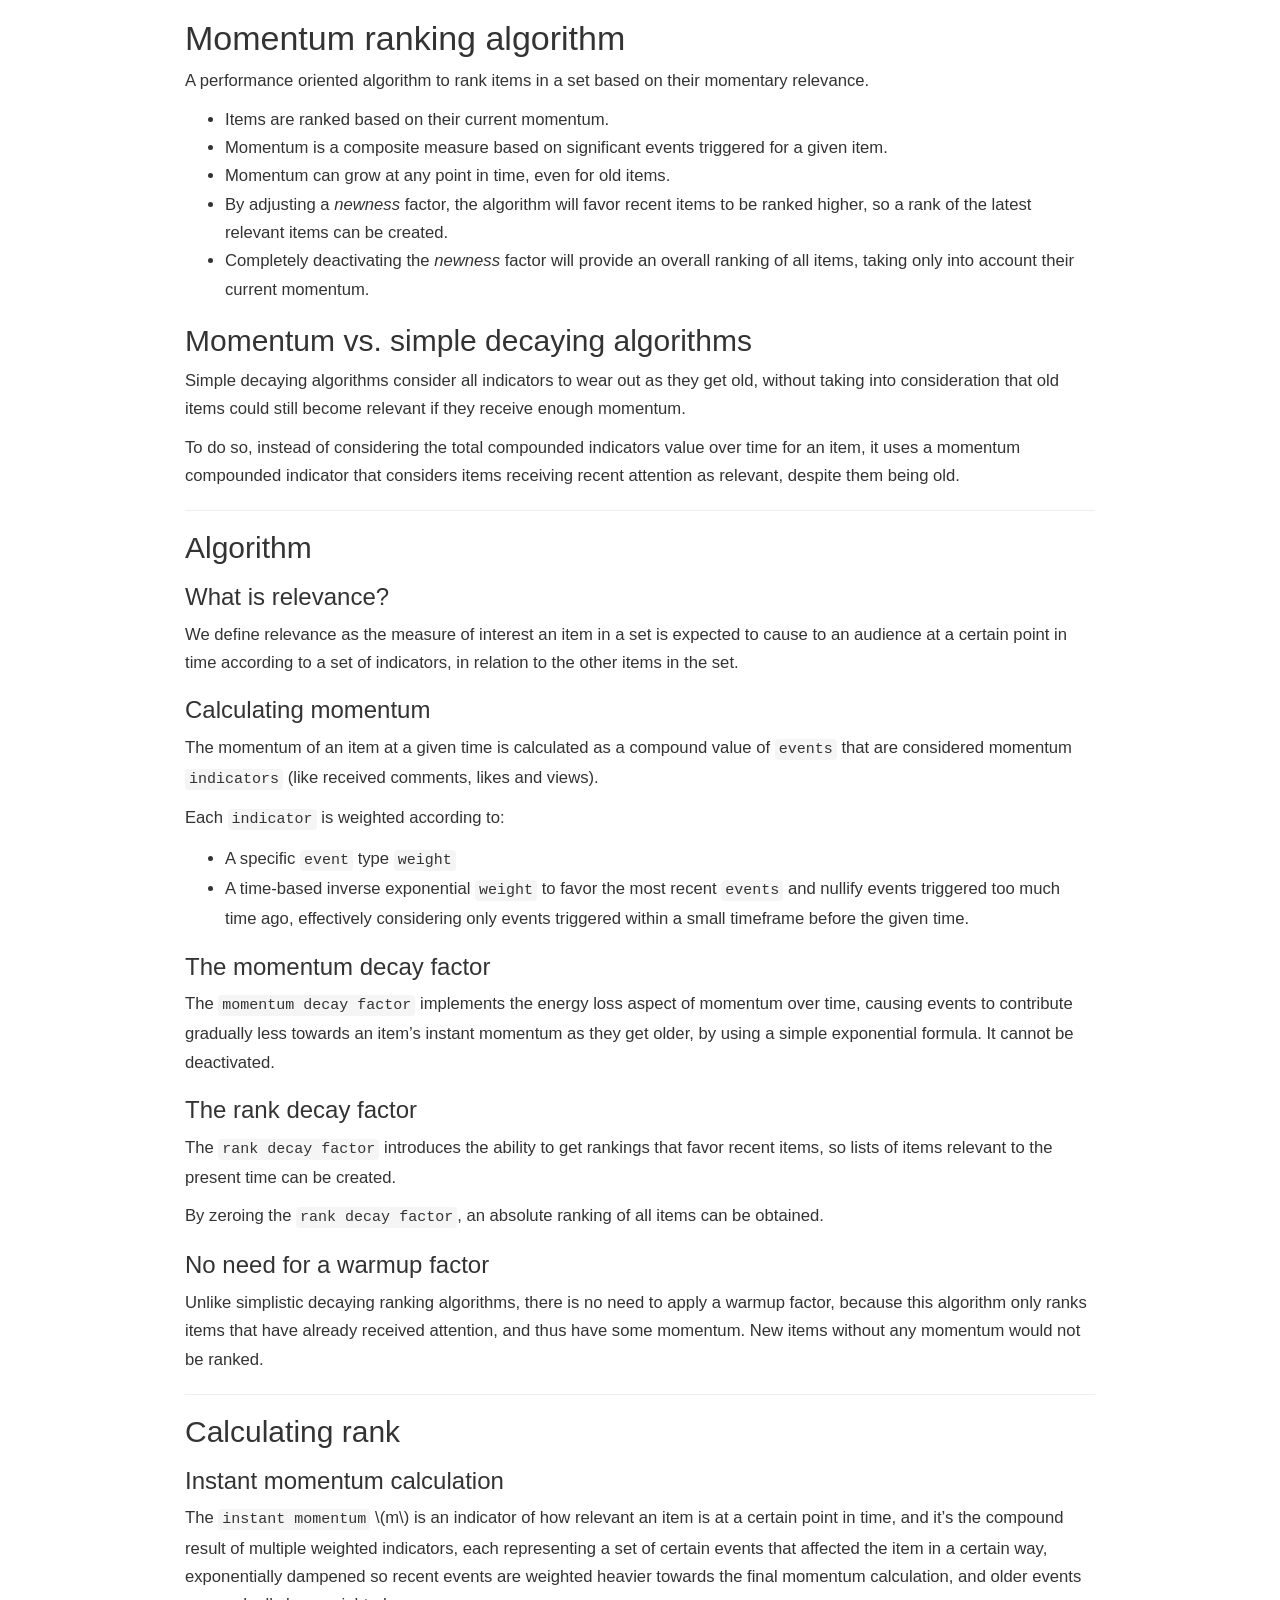
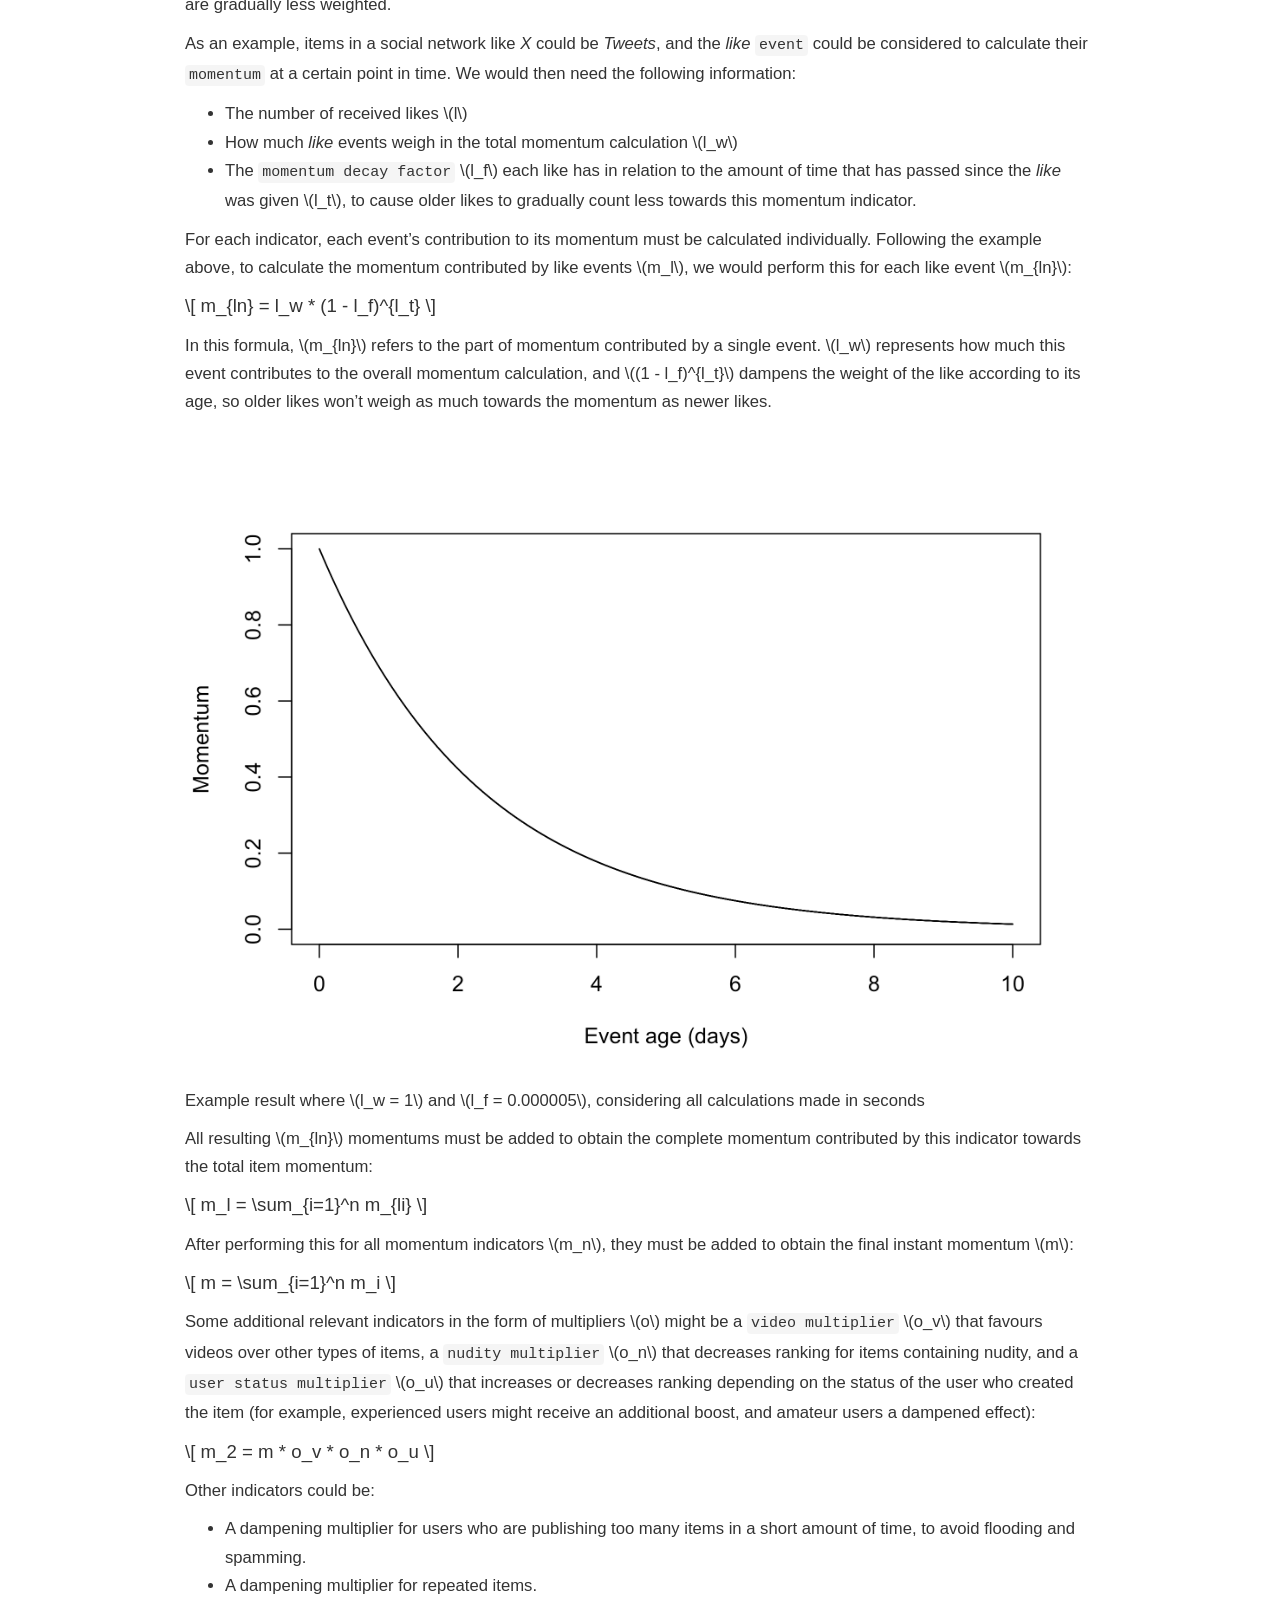
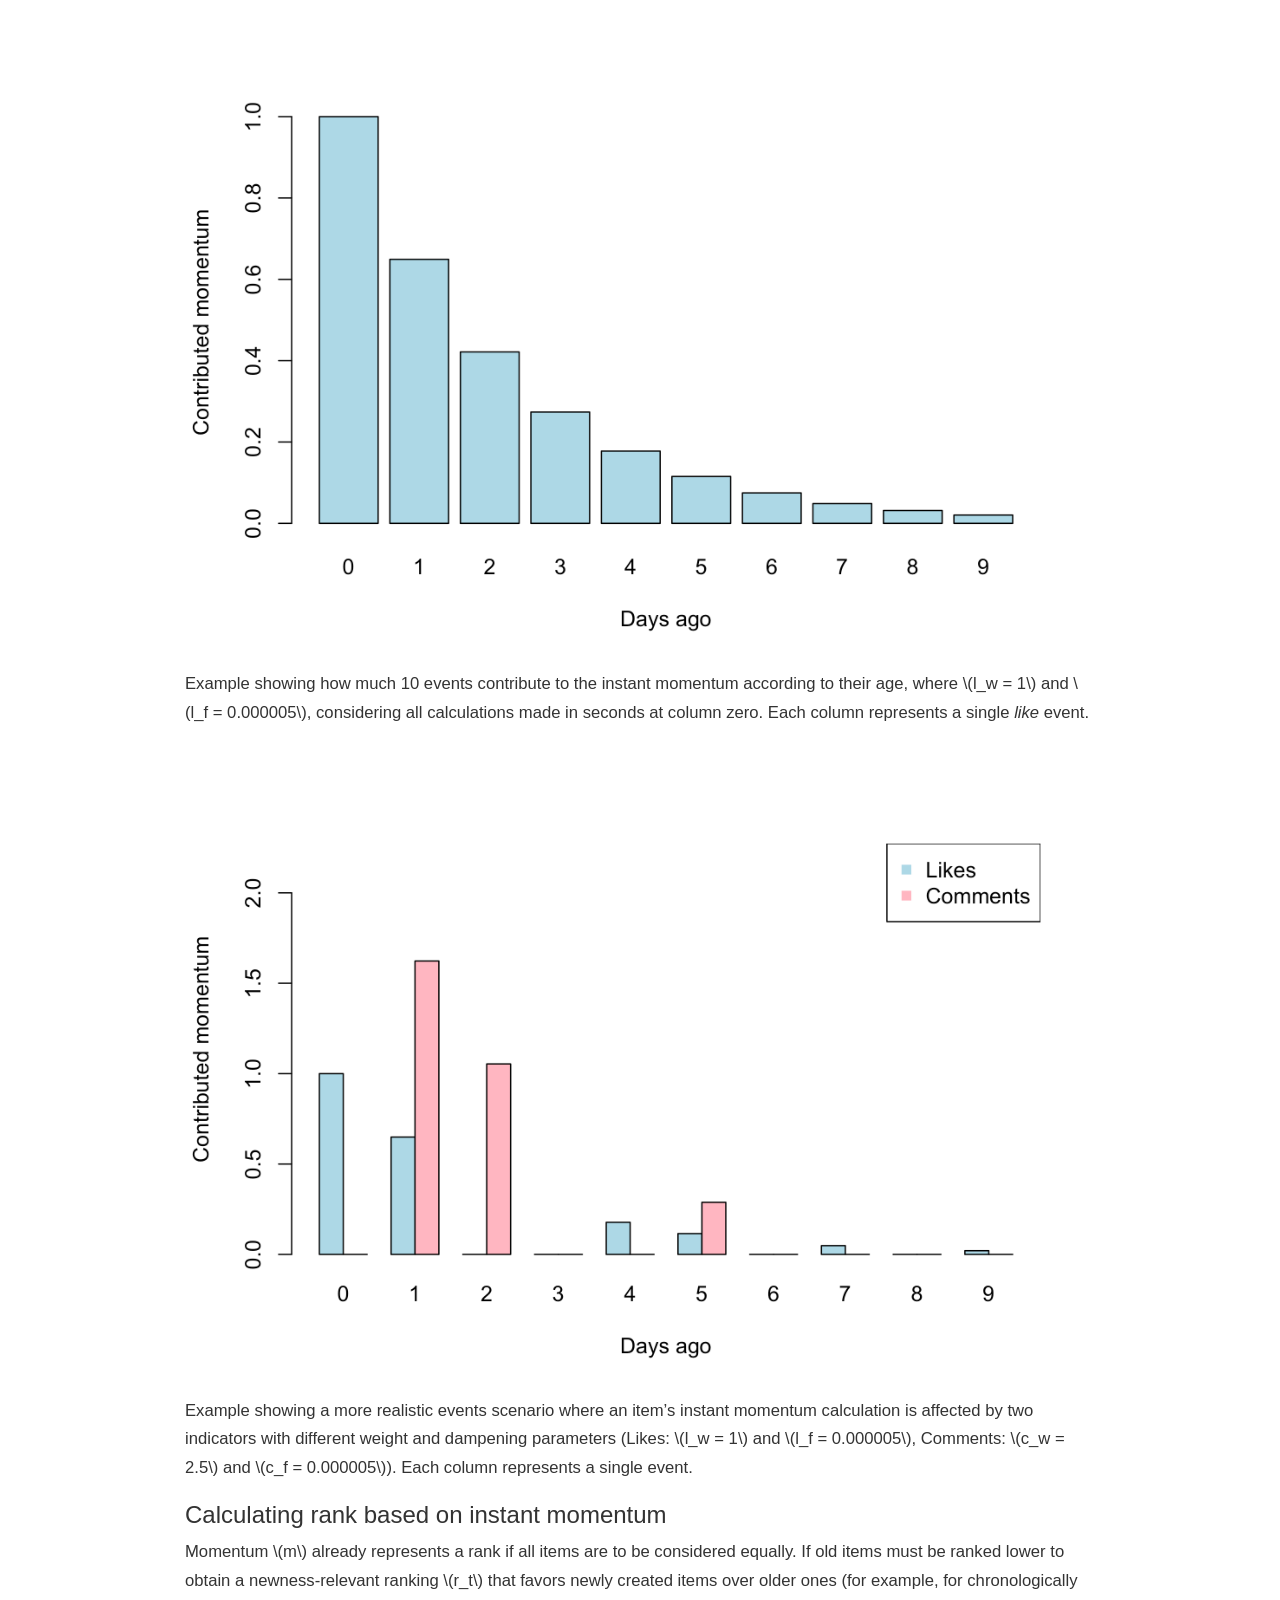
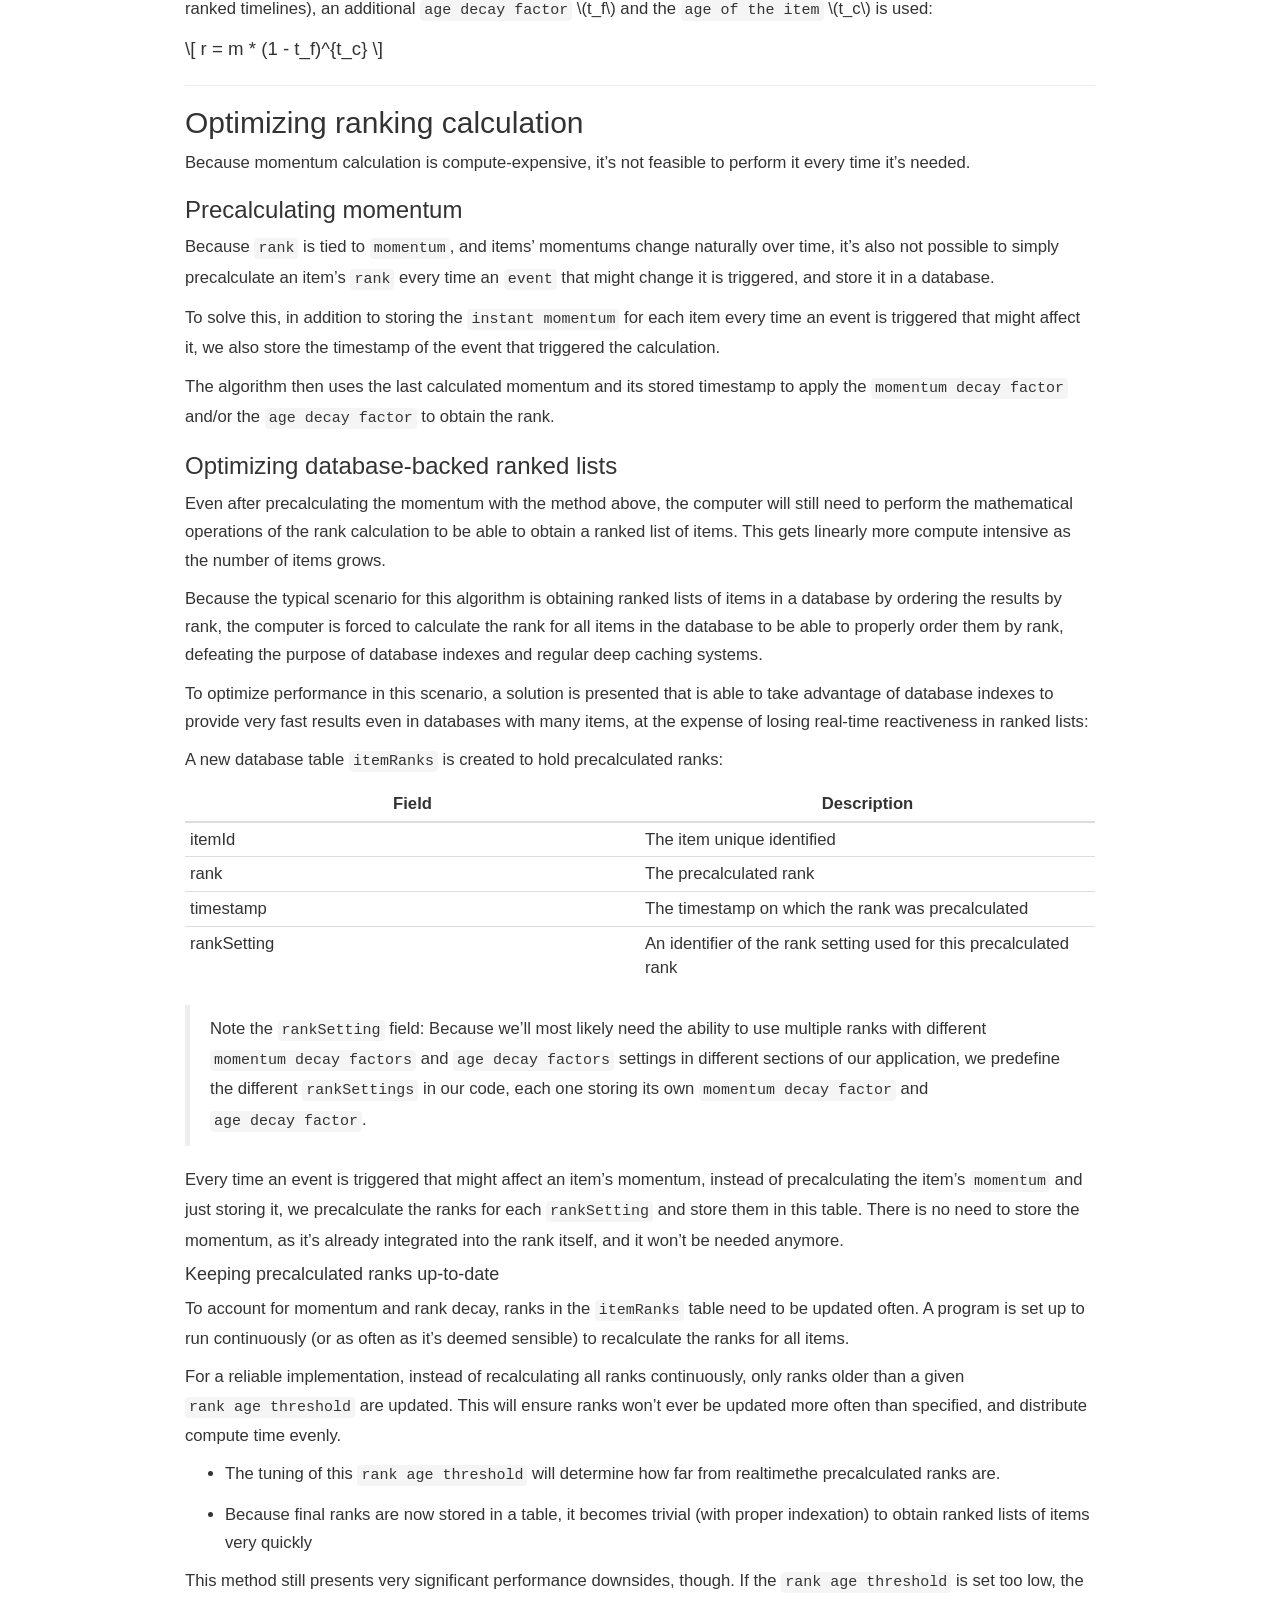
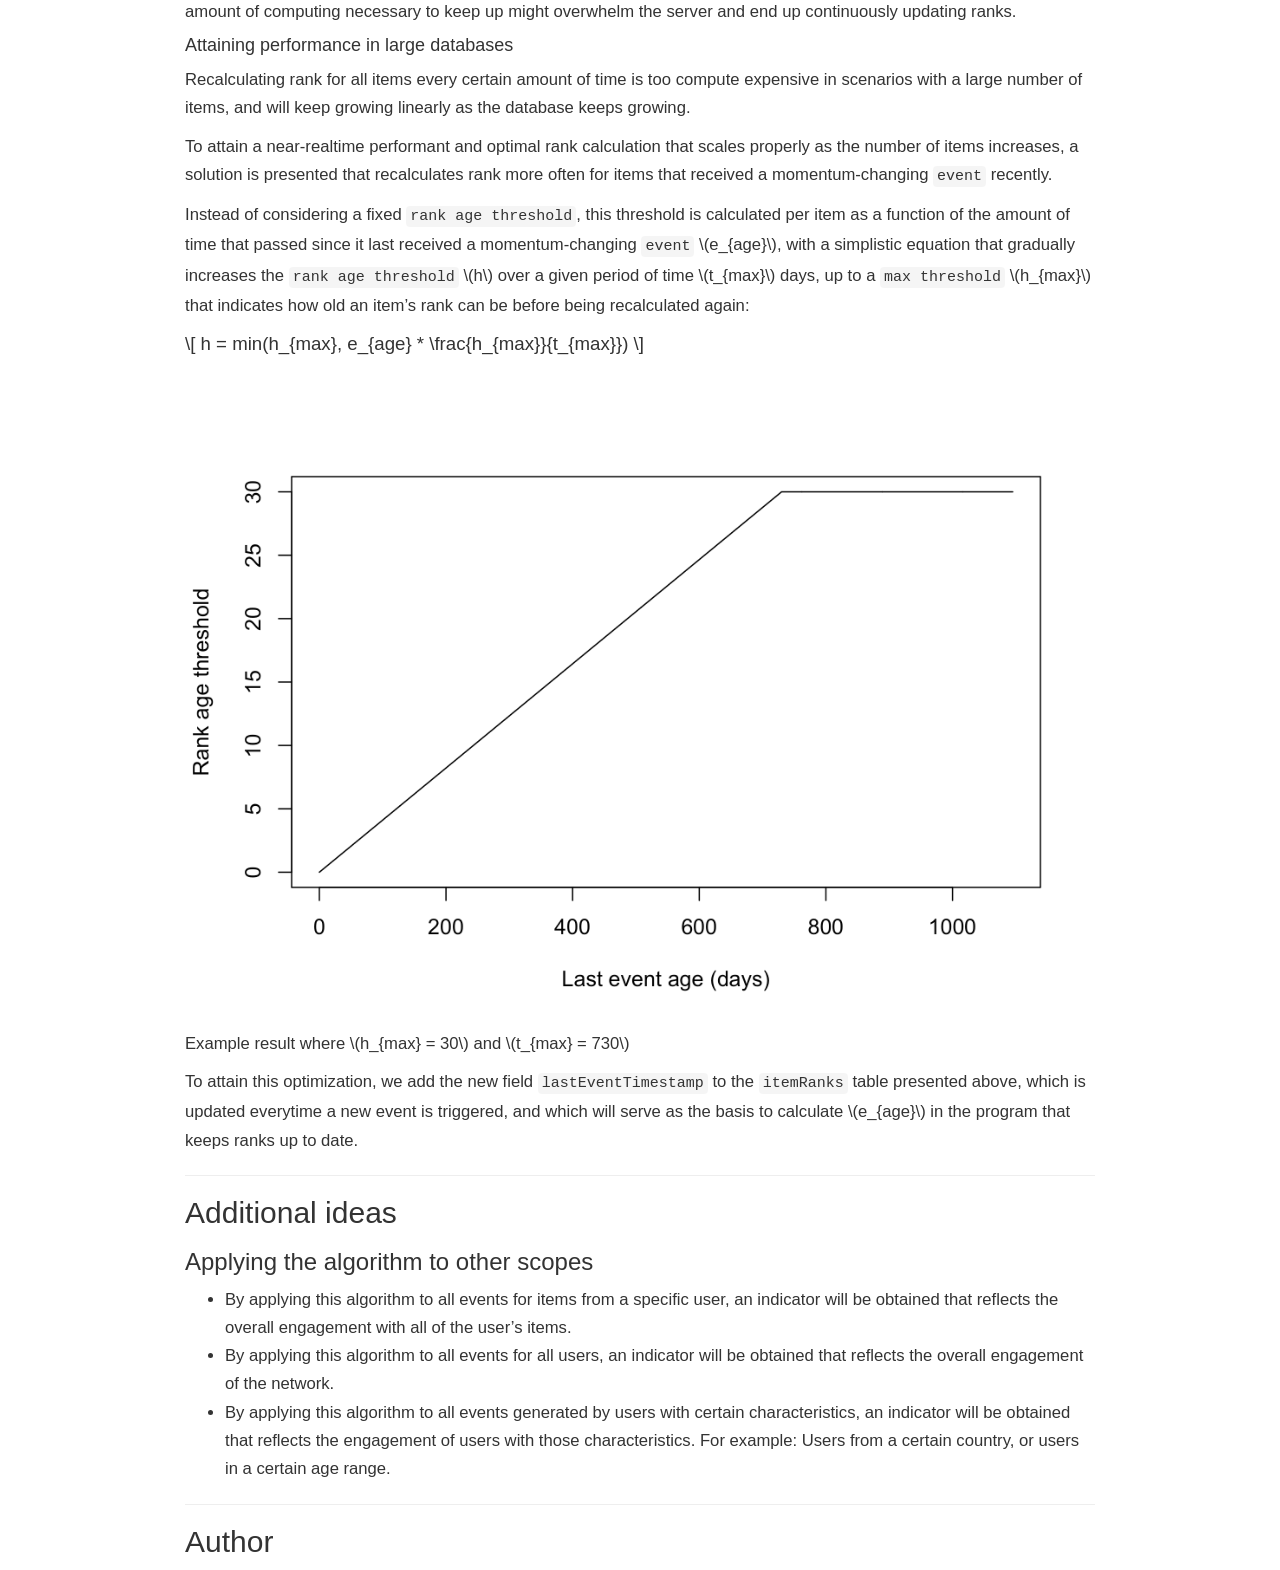
==== commit c93c7a87: "Remove YAML from .md file generated from rmarkdown" ====
--- a/doc/momentum_ranking_algorithm.html
+++ b/doc/momentum_ranking_algorithm.html
@@ -11,7 +11,7 @@
 
 
 
-<title>Momentum ranking algorithm</title>
+<title>momentum_ranking_algorithm.knit</title>
 
 <script>// Pandoc 2.9 adds attributes on both header and div. We remove the former (to
 // be compatible with the behavior of Pandoc < 2.8).
@@ -368,11 +368,12 @@
 
 
 
-<h1 class="title toc-ignore">Momentum ranking algorithm</h1>
-
-</div>
-
-
+
+</div>
+
+
+<div id="momentum-ranking-algorithm" class="section level1">
+<h1>Momentum ranking algorithm</h1>
 <p>A performance oriented algorithm to rank items in a set based on
 their momentary relevance.</p>
 <ul>
@@ -387,8 +388,8 @@
 overall ranking of all items, taking only into account their current
 momentum.</li>
 </ul>
-<div id="momentum-vs.-simple-decaying-algorithms" class="section level1">
-<h1>Momentum vs. simple decaying algorithms</h1>
+<div id="momentum-vs.-simple-decaying-algorithms" class="section level2">
+<h2>Momentum vs. simple decaying algorithms</h2>
 <p>Simple decaying algorithms consider all indicators to wear out as
 they get old, without taking into consideration that old items could
 still become relevant if they receive enough momentum.</p>
@@ -398,16 +399,16 @@
 them being old.</p>
 <hr />
 </div>
-<div id="algorithm" class="section level1">
-<h1>Algorithm</h1>
-<div id="what-is-relevance" class="section level2">
-<h2>What is relevance?</h2>
+<div id="algorithm" class="section level2">
+<h2>Algorithm</h2>
+<div id="what-is-relevance" class="section level3">
+<h3>What is relevance?</h3>
 <p>We define relevance as the measure of interest an item in a set is
 expected to cause to an audience at a certain point in time according to
 a set of indicators, in relation to the other items in the set.</p>
 </div>
-<div id="calculating-momentum" class="section level2">
-<h2>Calculating momentum</h2>
+<div id="calculating-momentum" class="section level3">
+<h3>Calculating momentum</h3>
 <p>The momentum of an item at a given time is calculated as a compound
 value of <code>events</code> that are considered momentum
 <code>indicators</code> (like received comments, likes and views).</p>
@@ -420,23 +421,23 @@
 timeframe before the given time.</li>
 </ul>
 </div>
-<div id="the-momentum-decay-factor" class="section level2">
-<h2>The momentum decay factor</h2>
+<div id="the-momentum-decay-factor" class="section level3">
+<h3>The momentum decay factor</h3>
 <p>The <code>momentum decay factor</code> implements the energy loss
 aspect of momentum over time, causing events to contribute gradually
 less towards an item’s instant momentum as they get older, by using a
 simple exponential formula. It cannot be deactivated.</p>
 </div>
-<div id="the-rank-decay-factor" class="section level2">
-<h2>The rank decay factor</h2>
+<div id="the-rank-decay-factor" class="section level3">
+<h3>The rank decay factor</h3>
 <p>The <code>rank decay factor</code> introduces the ability to get
 rankings that favor recent items, so lists of items relevant to the
 present time can be created.</p>
 <p>By zeroing the <code>rank decay factor</code>, an absolute ranking of
 all items can be obtained.</p>
 </div>
-<div id="no-need-for-a-warmup-factor" class="section level2">
-<h2>No need for a warmup factor</h2>
+<div id="no-need-for-a-warmup-factor" class="section level3">
+<h3>No need for a warmup factor</h3>
 <p>Unlike simplistic decaying ranking algorithms, there is no need to
 apply a warmup factor, because this algorithm only ranks items that have
 already received attention, and thus have some momentum. New items
@@ -444,10 +445,10 @@
 <hr />
 </div>
 </div>
-<div id="calculating-rank" class="section level1">
-<h1>Calculating rank</h1>
-<div id="instant-momentum-calculation" class="section level2">
-<h2>Instant momentum calculation</h2>
+<div id="calculating-rank" class="section level2">
+<h2>Calculating rank</h2>
+<div id="instant-momentum-calculation" class="section level3">
+<h3>Instant momentum calculation</h3>
 <p>The <code>instant momentum</code> <span class="math inline">\(m\)</span> is an indicator of how relevant an item
 is at a certain point in time, and it’s the compound result of multiple
 weighted indicators, each representing a set of certain events that
@@ -523,8 +524,8 @@
 different weight and dampening parameters (Likes: <span class="math inline">\(l_w = 1\)</span> and <span class="math inline">\(l_f = 0.000005\)</span>, Comments: <span class="math inline">\(c_w = 2.5\)</span> and <span class="math inline">\(c_f = 0.000005\)</span>). Each column represents a
 single event.</p>
 </div>
-<div id="calculating-rank-based-on-instant-momentum" class="section level2">
-<h2>Calculating rank based on instant momentum</h2>
+<div id="calculating-rank-based-on-instant-momentum" class="section level3">
+<h3>Calculating rank based on instant momentum</h3>
 <p>Momentum <span class="math inline">\(m\)</span> already represents a
 rank if all items are to be considered equally. If old items must be
 ranked lower to obtain a newness-relevant ranking <span class="math inline">\(r_t\)</span> that favors newly created items over
@@ -537,12 +538,12 @@
 <hr />
 </div>
 </div>
-<div id="optimizing-ranking-calculation" class="section level1">
-<h1>Optimizing ranking calculation</h1>
+<div id="optimizing-ranking-calculation" class="section level2">
+<h2>Optimizing ranking calculation</h2>
 <p>Because momentum calculation is compute-expensive, it’s not feasible
 to perform it every time it’s needed.</p>
-<div id="precalculating-momentum" class="section level2">
-<h2>Precalculating momentum</h2>
+<div id="precalculating-momentum" class="section level3">
+<h3>Precalculating momentum</h3>
 <p>Because <code>rank</code> is tied to <code>momentum</code>, and
 items’ momentums change naturally over time, it’s also not possible to
 simply precalculate an item’s <code>rank</code> every time an
@@ -556,8 +557,8 @@
 timestamp to apply the <code>momentum decay factor</code> and/or the
 <code>age decay factor</code> to obtain the rank.</p>
 </div>
-<div id="optimizing-database-backed-ranked-lists" class="section level2">
-<h2>Optimizing database-backed ranked lists</h2>
+<div id="optimizing-database-backed-ranked-lists" class="section level3">
+<h3>Optimizing database-backed ranked lists</h3>
 <p>Even after precalculating the momentum with the method above, the
 computer will still need to perform the mathematical operations of the
 rank calculation to be able to obtain a ranked list of items. This gets
@@ -619,8 +620,8 @@
 <code>rankSetting</code> and store them in this table. There is no need
 to store the momentum, as it’s already integrated into the rank itself,
 and it won’t be needed anymore.</p>
-<div id="keeping-precalculated-ranks-up-to-date" class="section level3">
-<h3>Keeping precalculated ranks up-to-date</h3>
+<div id="keeping-precalculated-ranks-up-to-date" class="section level4">
+<h4>Keeping precalculated ranks up-to-date</h4>
 <p>To account for momentum and rank decay, ranks in the
 <code>itemRanks</code> table need to be updated often. A program is set
 up to run continuously (or as often as it’s deemed sensible) to
@@ -642,8 +643,8 @@
 amount of computing necessary to keep up might overwhelm the server and
 end up continuously updating ranks.</p>
 </div>
-<div id="attaining-performance-in-large-databases" class="section level3">
-<h3>Attaining performance in large databases</h3>
+<div id="attaining-performance-in-large-databases" class="section level4">
+<h4>Attaining performance in large databases</h4>
 <p>Recalculating rank for all items every certain amount of time is too
 compute expensive in scenarios with a large number of items, and will
 keep growing linearly as the database keeps growing.</p>
@@ -675,10 +676,10 @@
 </div>
 </div>
 </div>
-<div id="additional-ideas" class="section level1">
-<h1>Additional ideas</h1>
-<div id="applying-the-algorithm-to-other-scopes" class="section level2">
-<h2>Applying the algorithm to other scopes</h2>
+<div id="additional-ideas" class="section level2">
+<h2>Additional ideas</h2>
+<div id="applying-the-algorithm-to-other-scopes" class="section level3">
+<h3>Applying the algorithm to other scopes</h3>
 <ul>
 <li>By applying this algorithm to all events for items from a specific
 user, an indicator will be obtained that reflects the overall engagement
@@ -691,6 +692,13 @@
 engagement of users with those characteristics. For example: Users from
 a certain country, or users in a certain age range.</li>
 </ul>
+<hr />
+</div>
+</div>
+<div id="author" class="section level2">
+<h2>Author</h2>
+<p>Lorenzo Herrera <a href="loren@tin.cat">loren@tin.cat</a></p>
+<p>Released under the <a href="/LICENSE">MIT License</a></p>
 </div>
 </div>
 
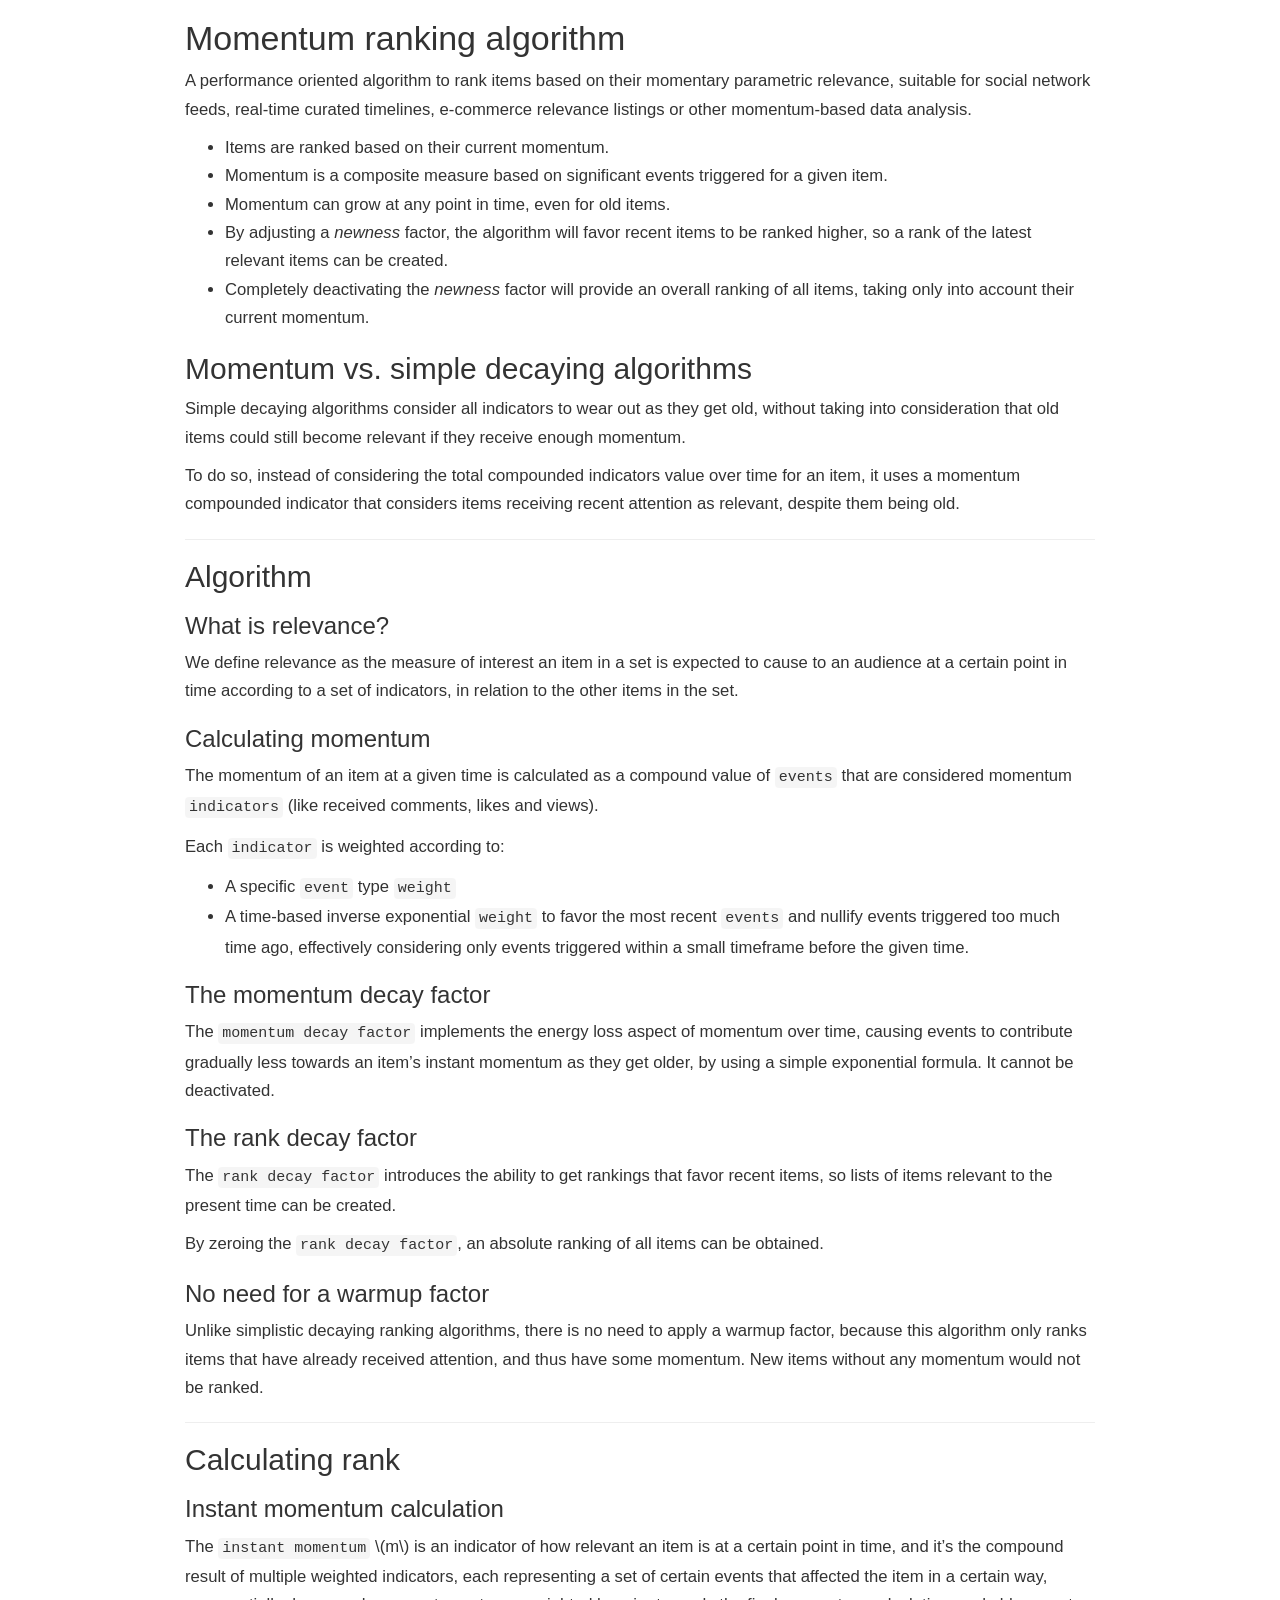
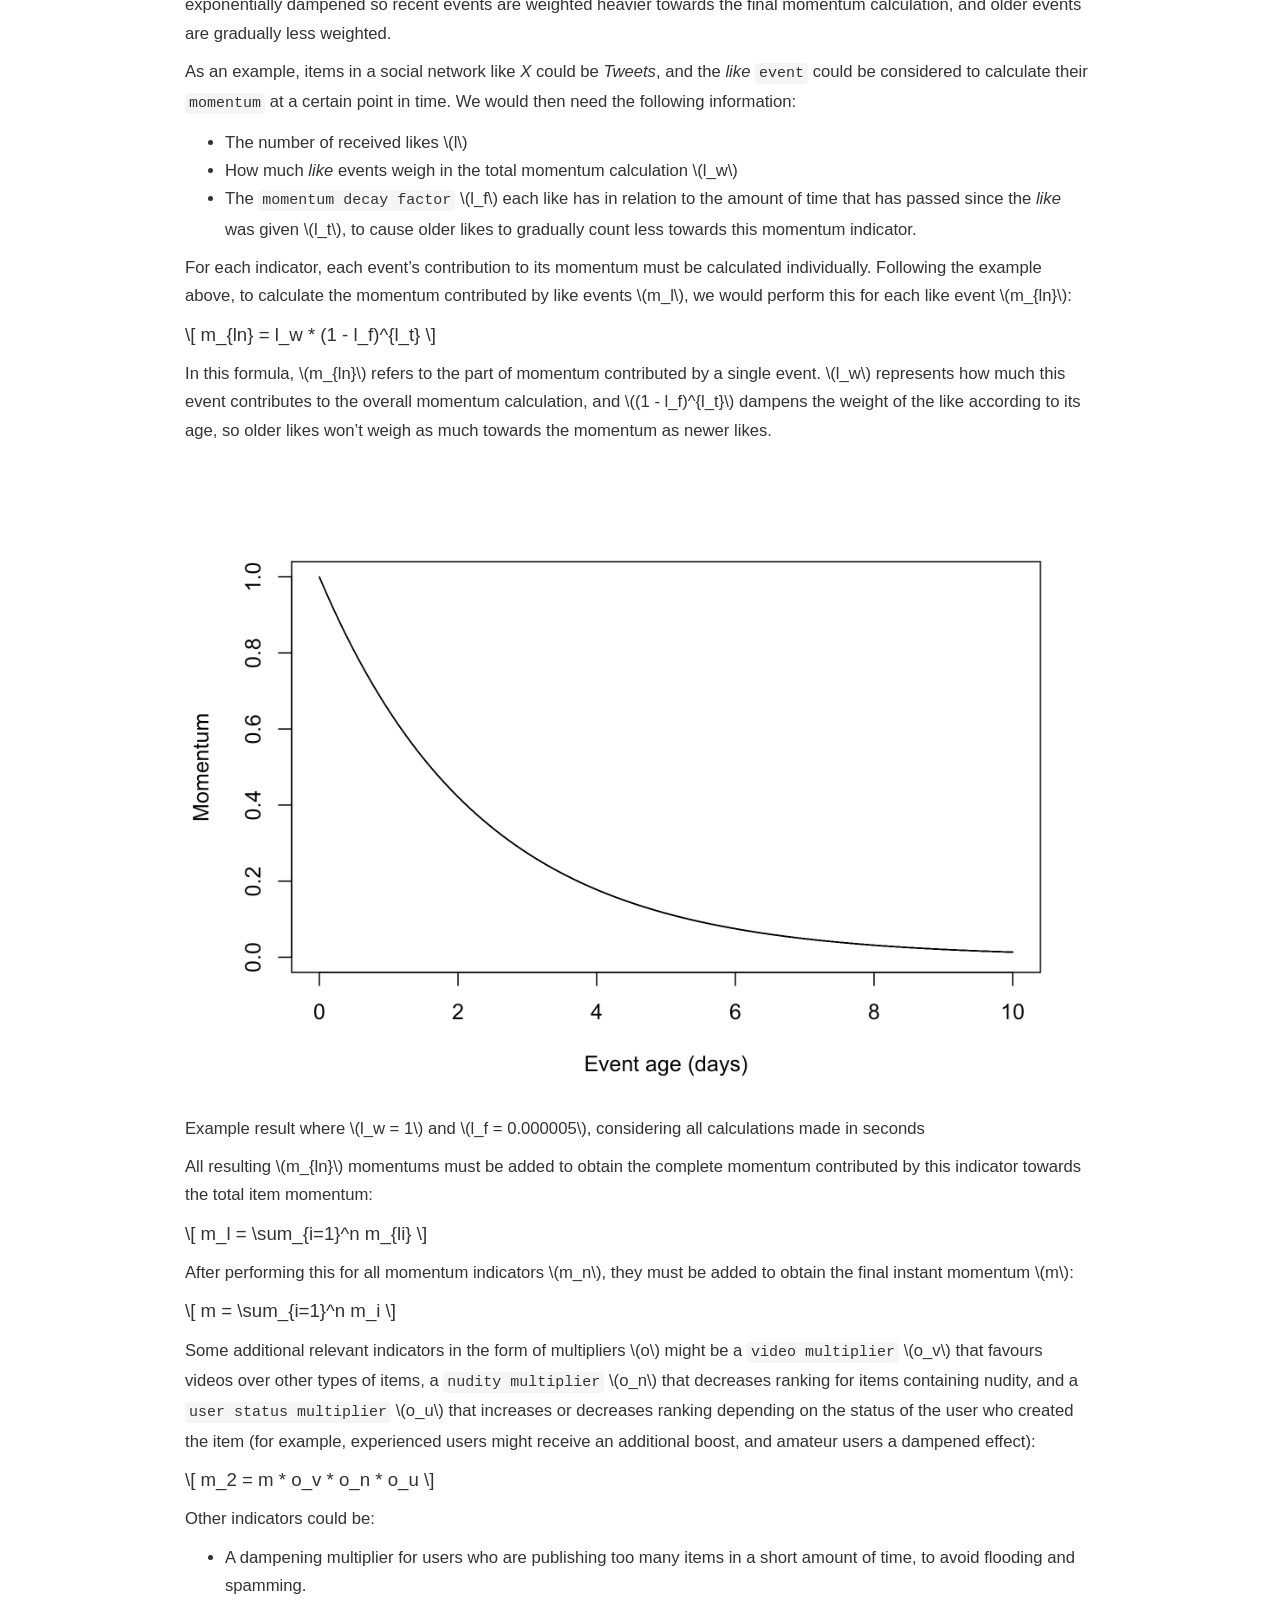
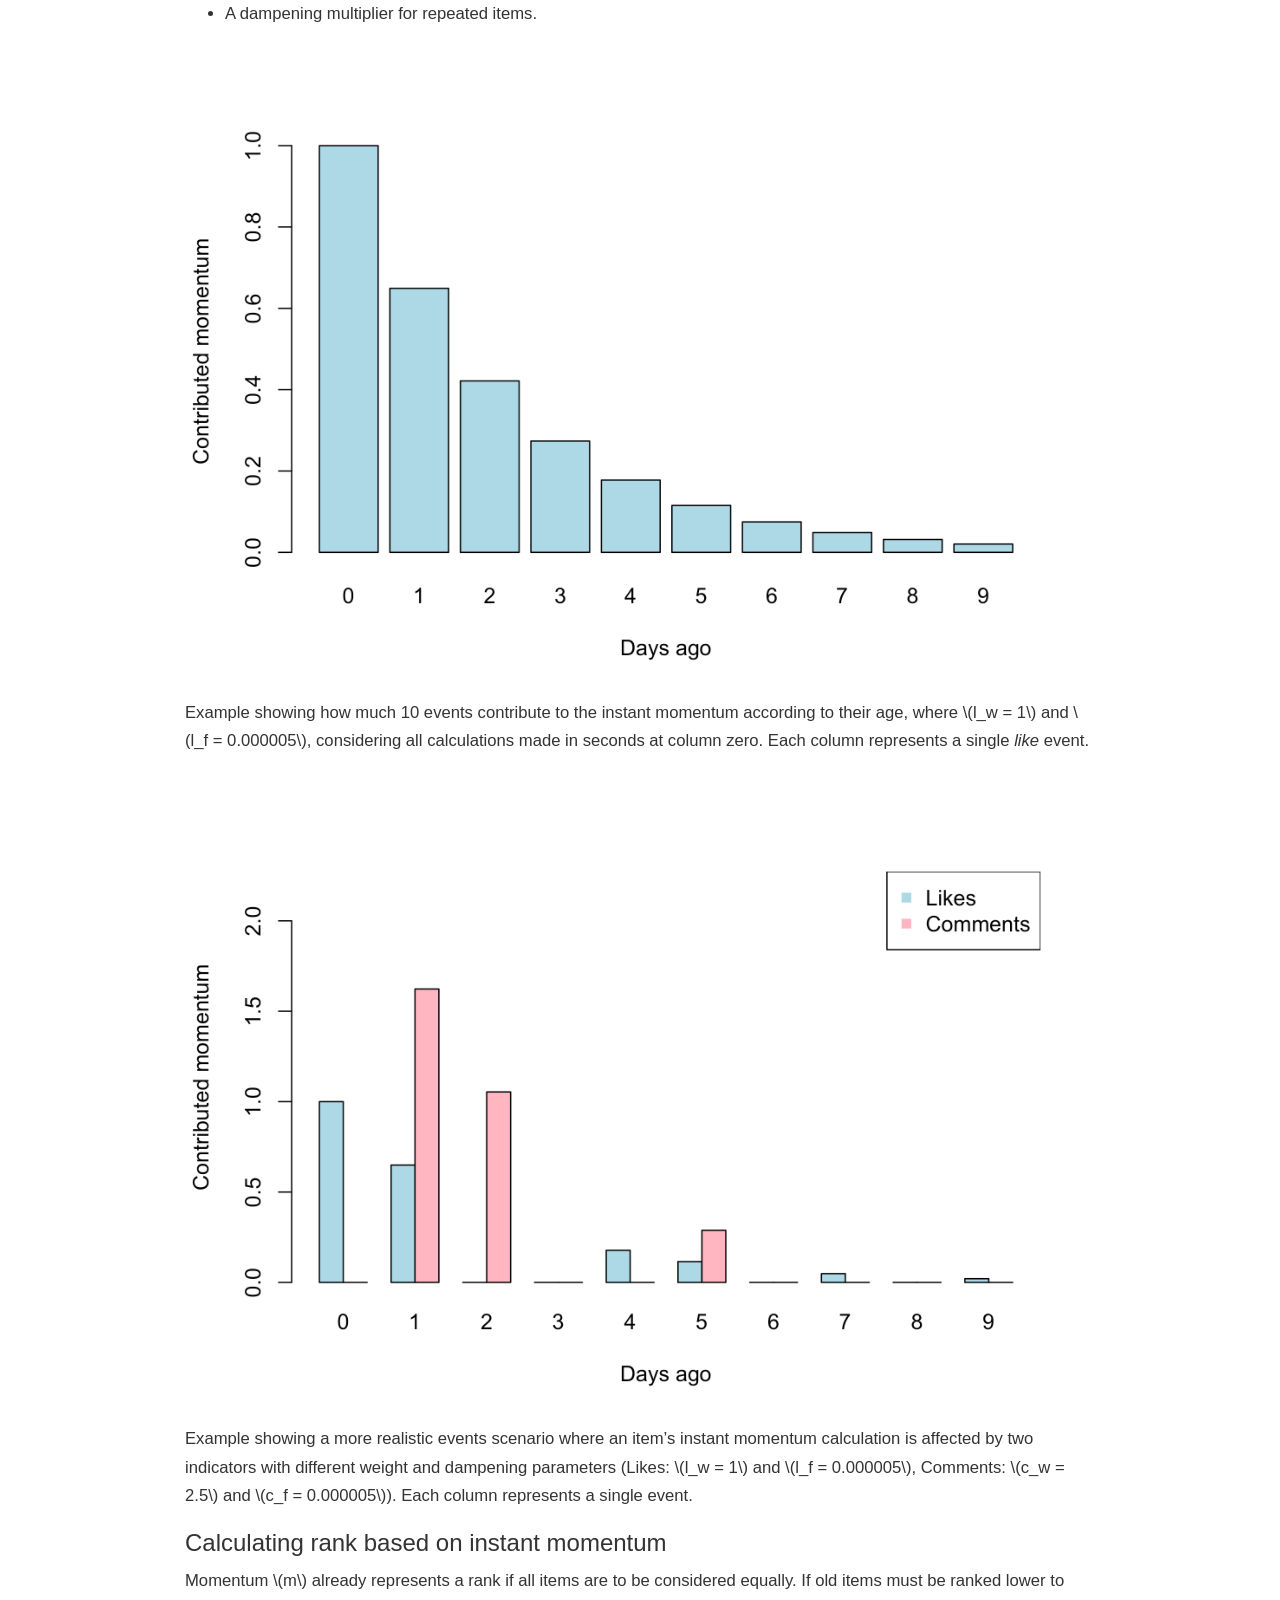
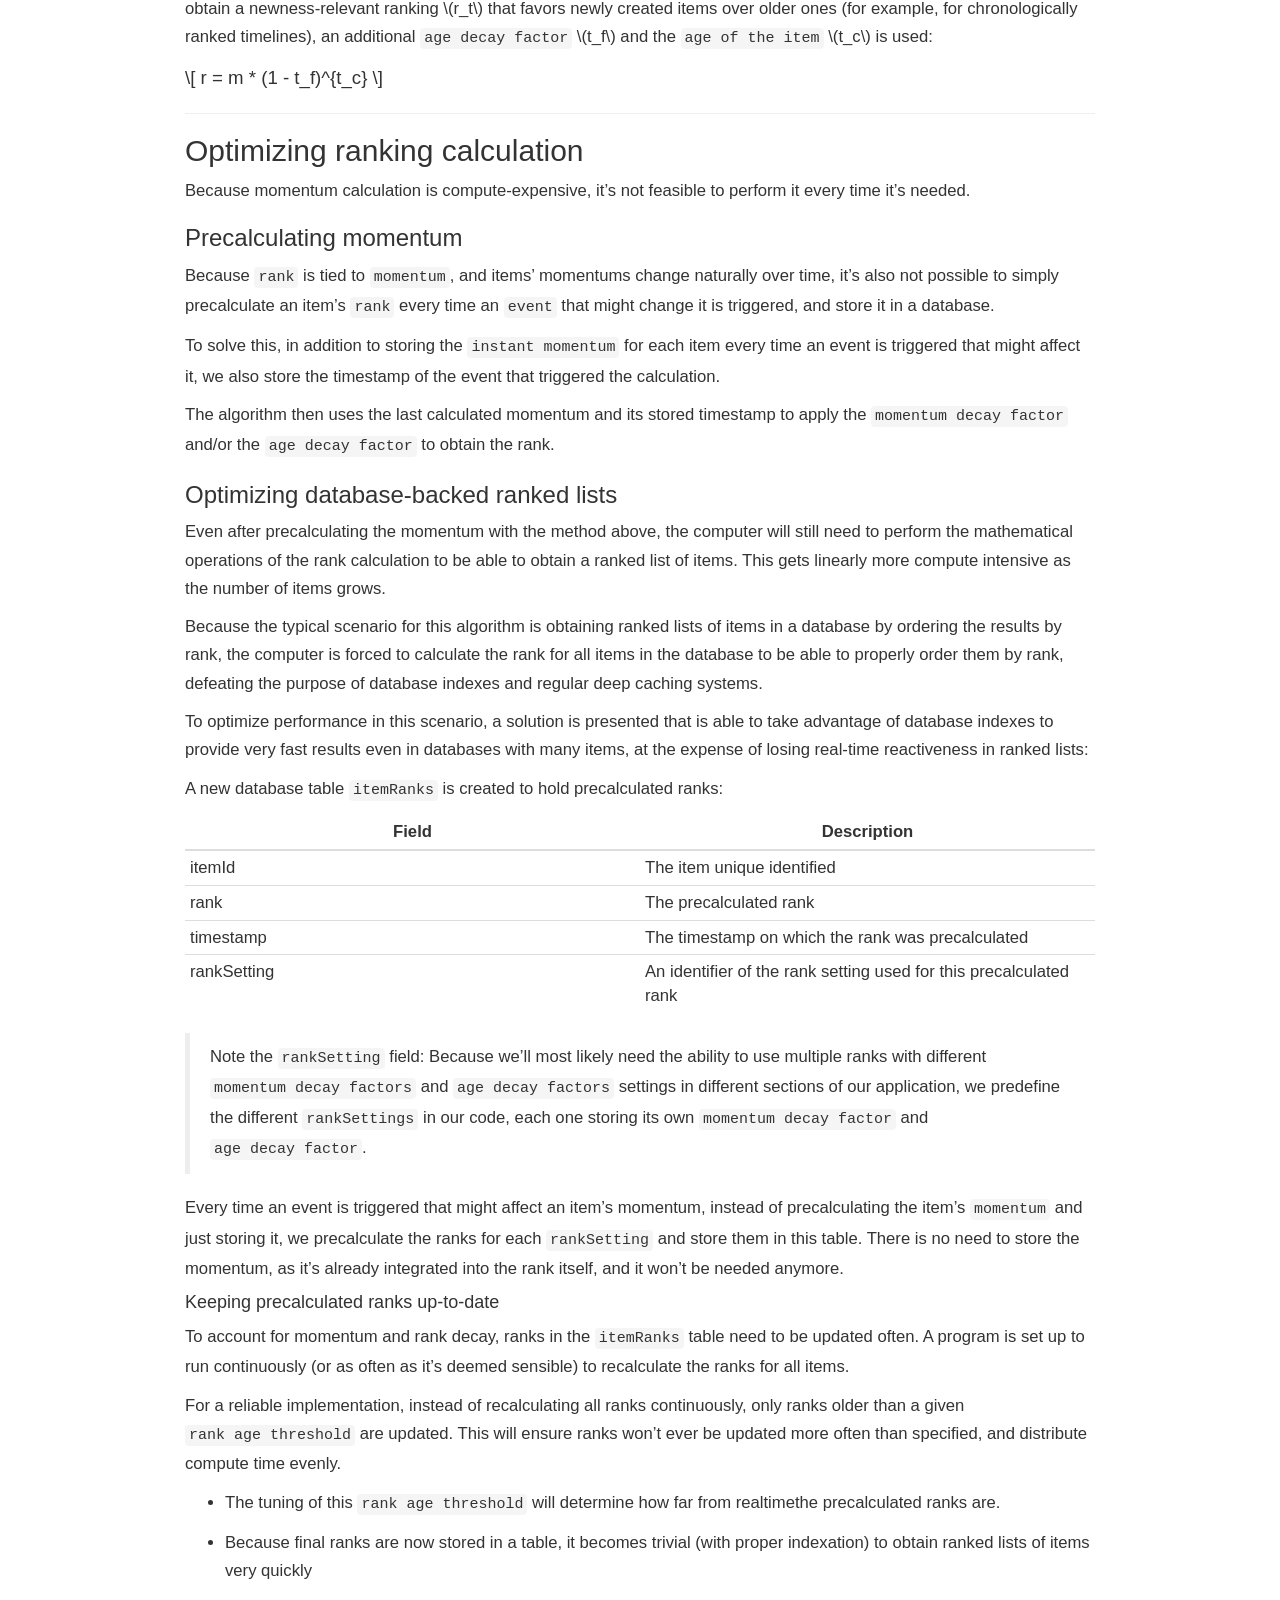
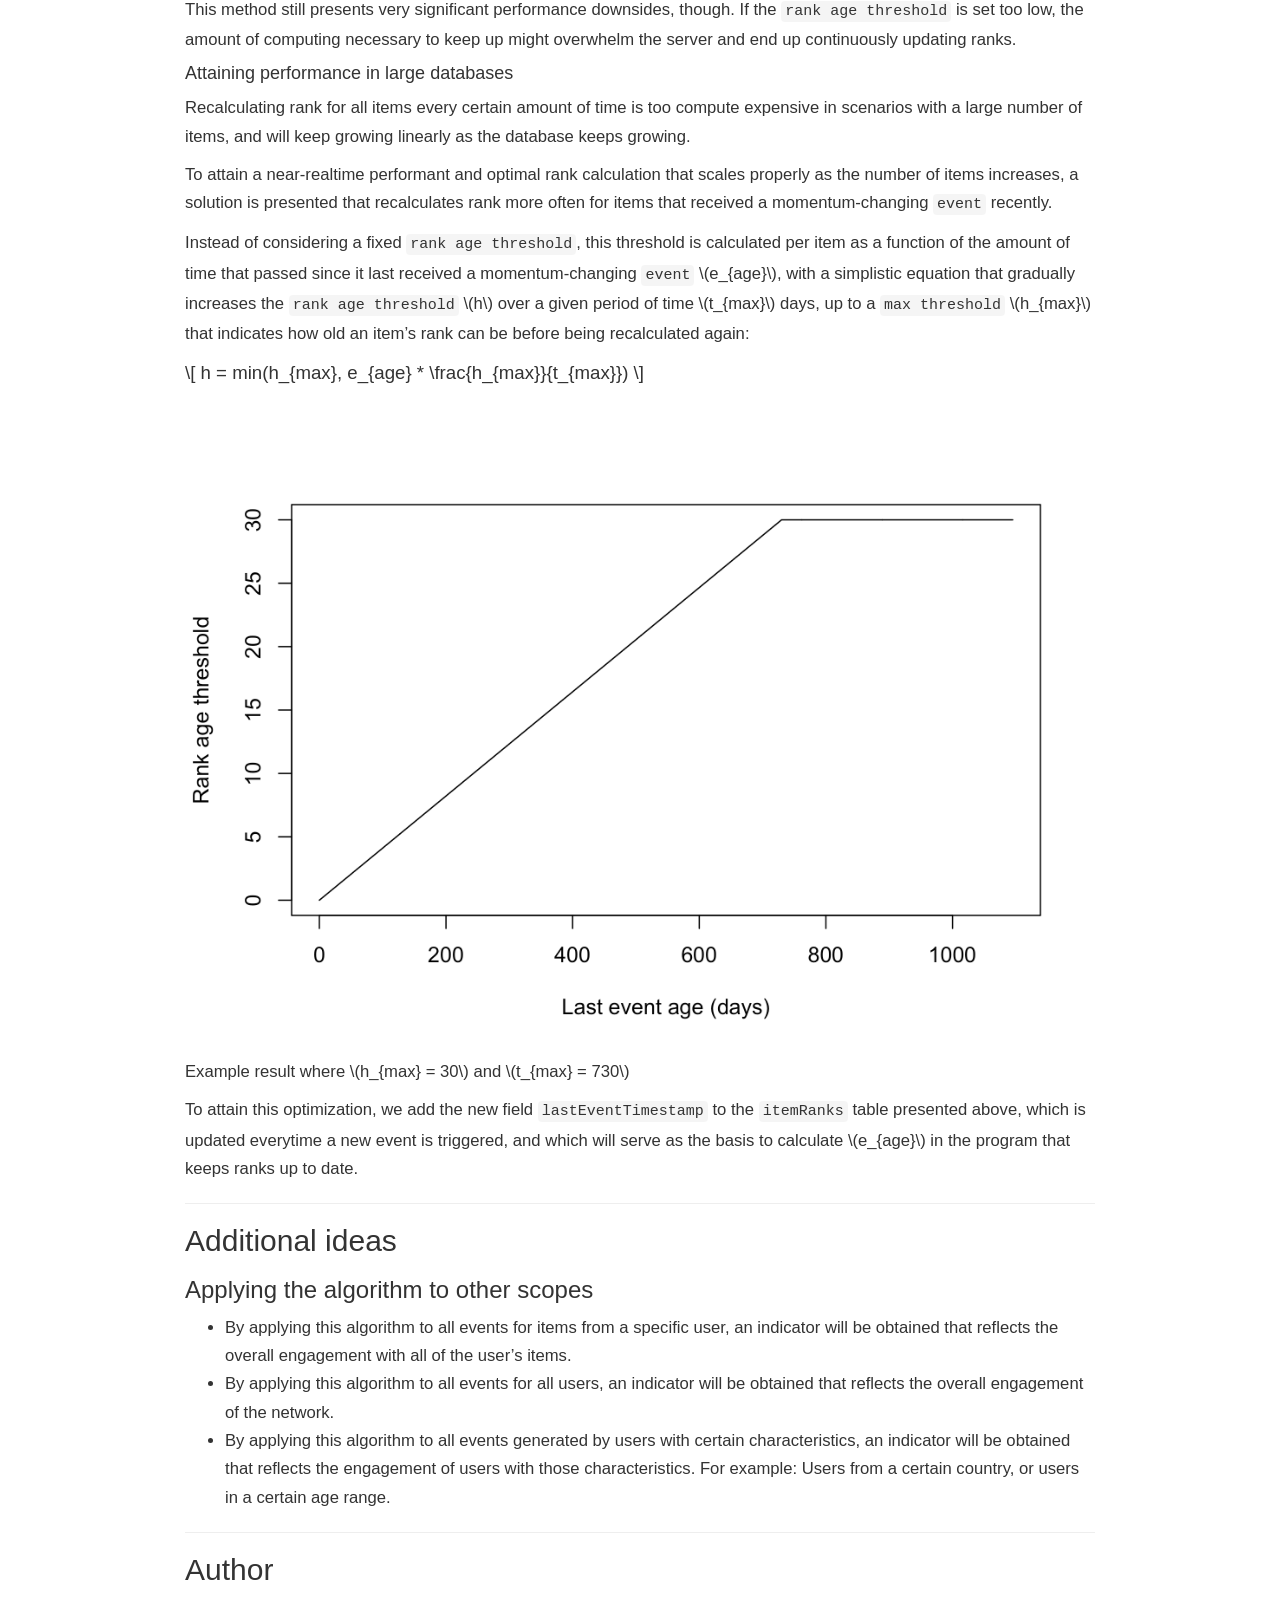
==== commit 383e9fbd: "Update main description" ====
--- a/doc/momentum_ranking_algorithm.html
+++ b/doc/momentum_ranking_algorithm.html
@@ -374,8 +374,10 @@
 
 <div id="momentum-ranking-algorithm" class="section level1">
 <h1>Momentum ranking algorithm</h1>
-<p>A performance oriented algorithm to rank items in a set based on
-their momentary relevance.</p>
+<p>A performance oriented algorithm to rank items based on their
+momentary parametric relevance, suitable for social network feeds,
+real-time curated timelines, e-commerce relevance listings or other
+momentum-based data analysis.</p>
 <ul>
 <li>Items are ranked based on their current momentum.</li>
 <li>Momentum is a composite measure based on significant events
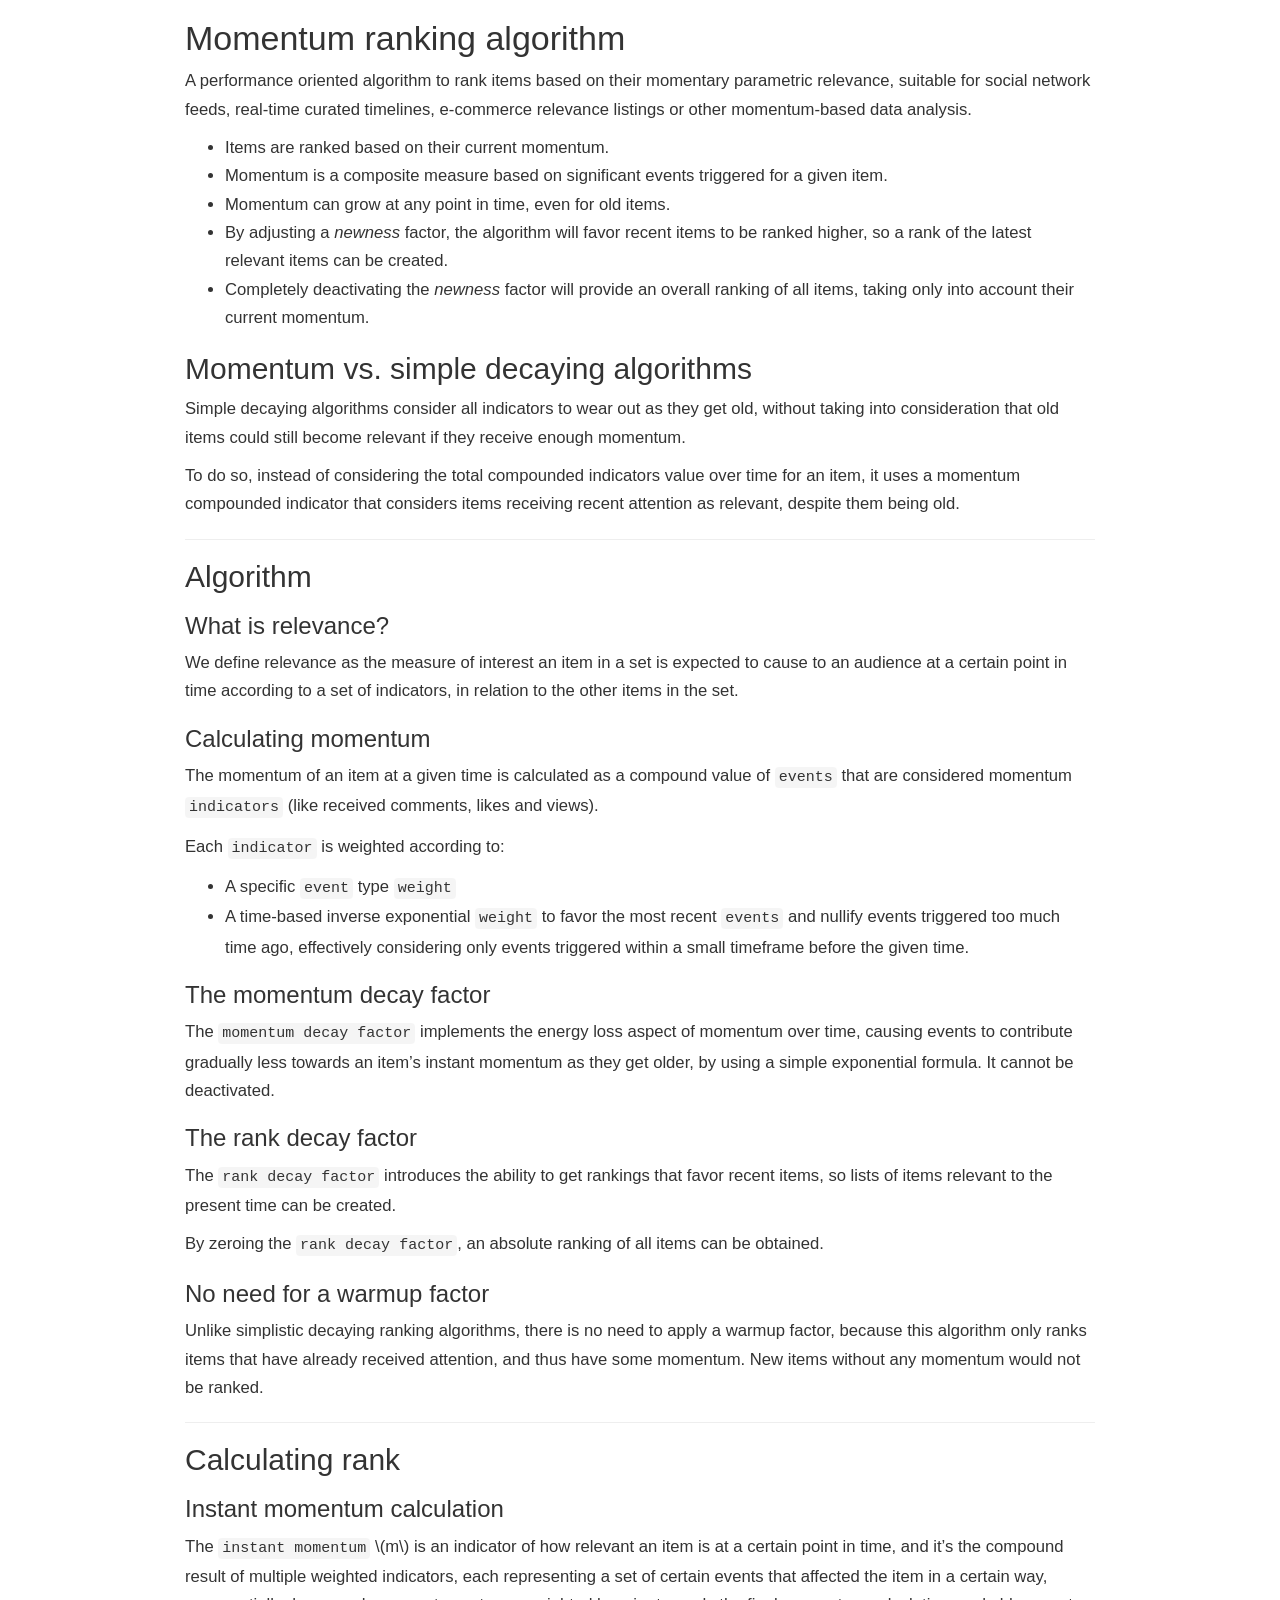
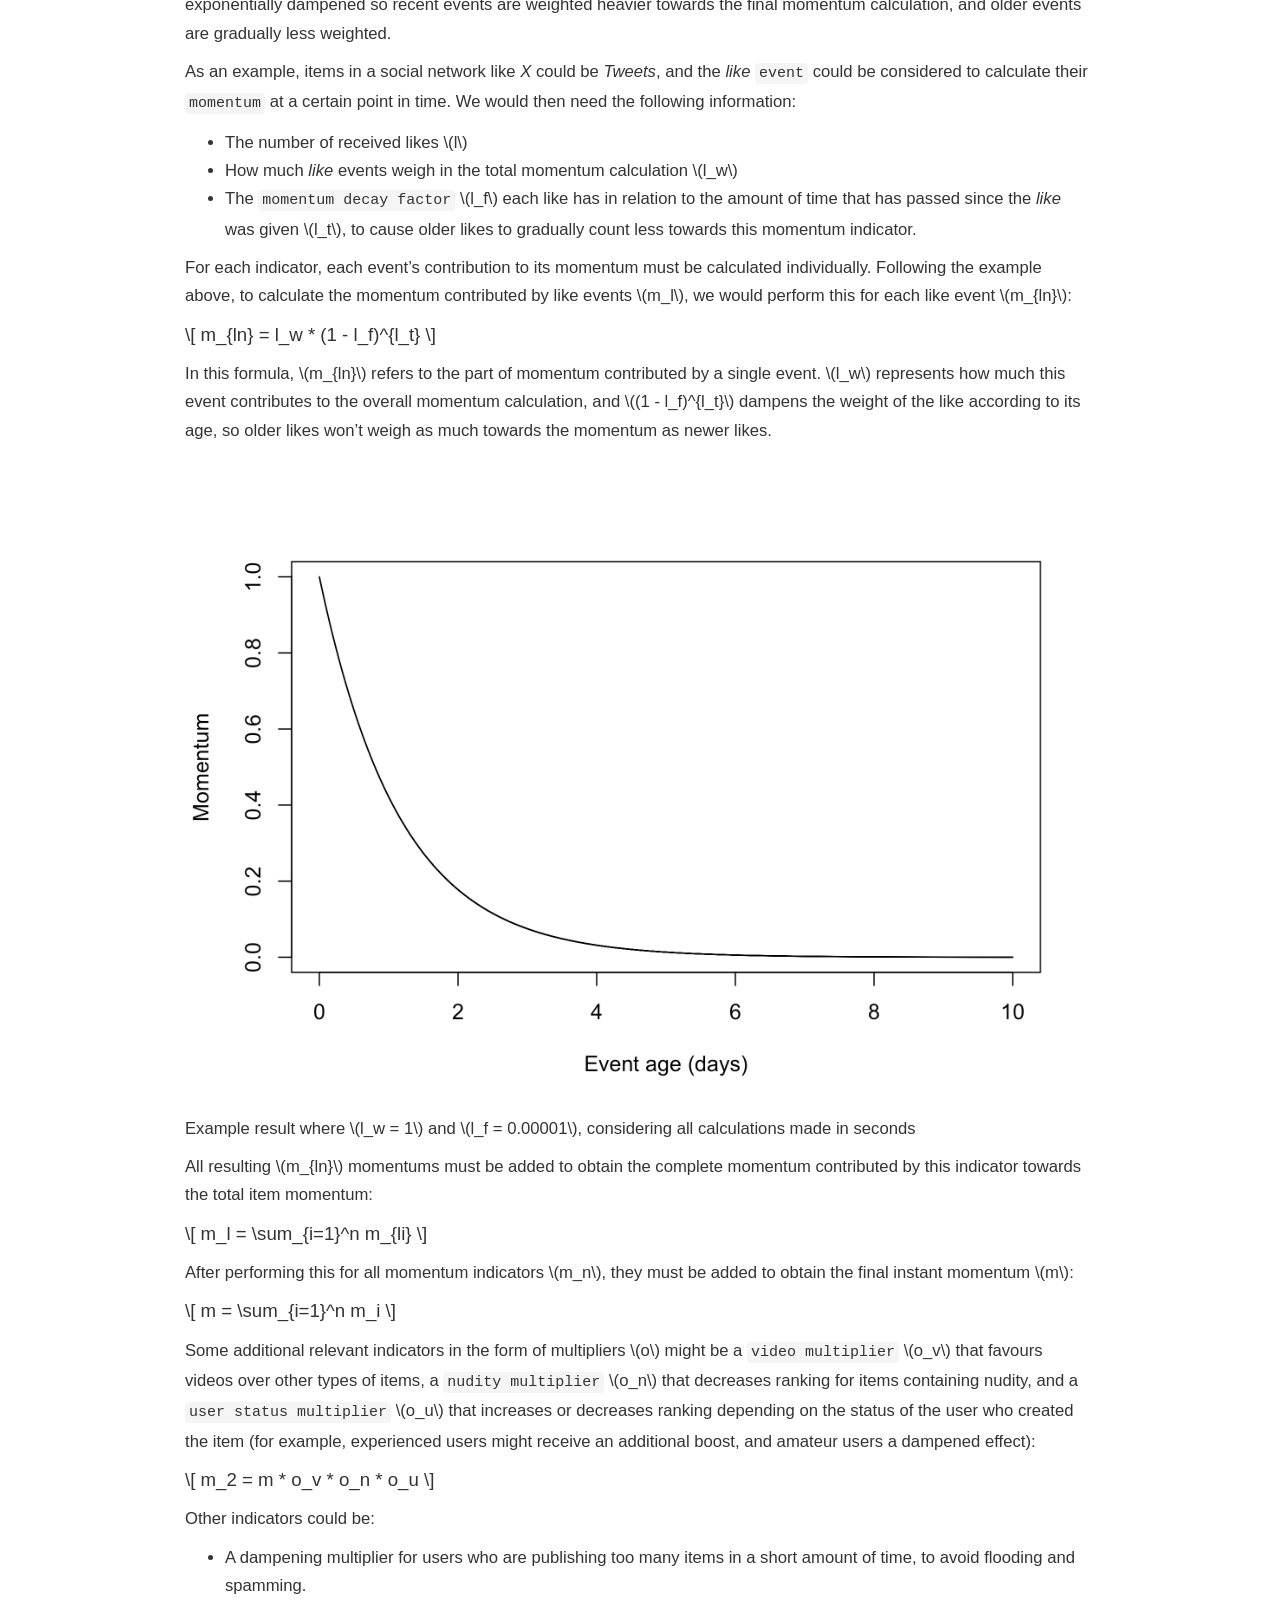
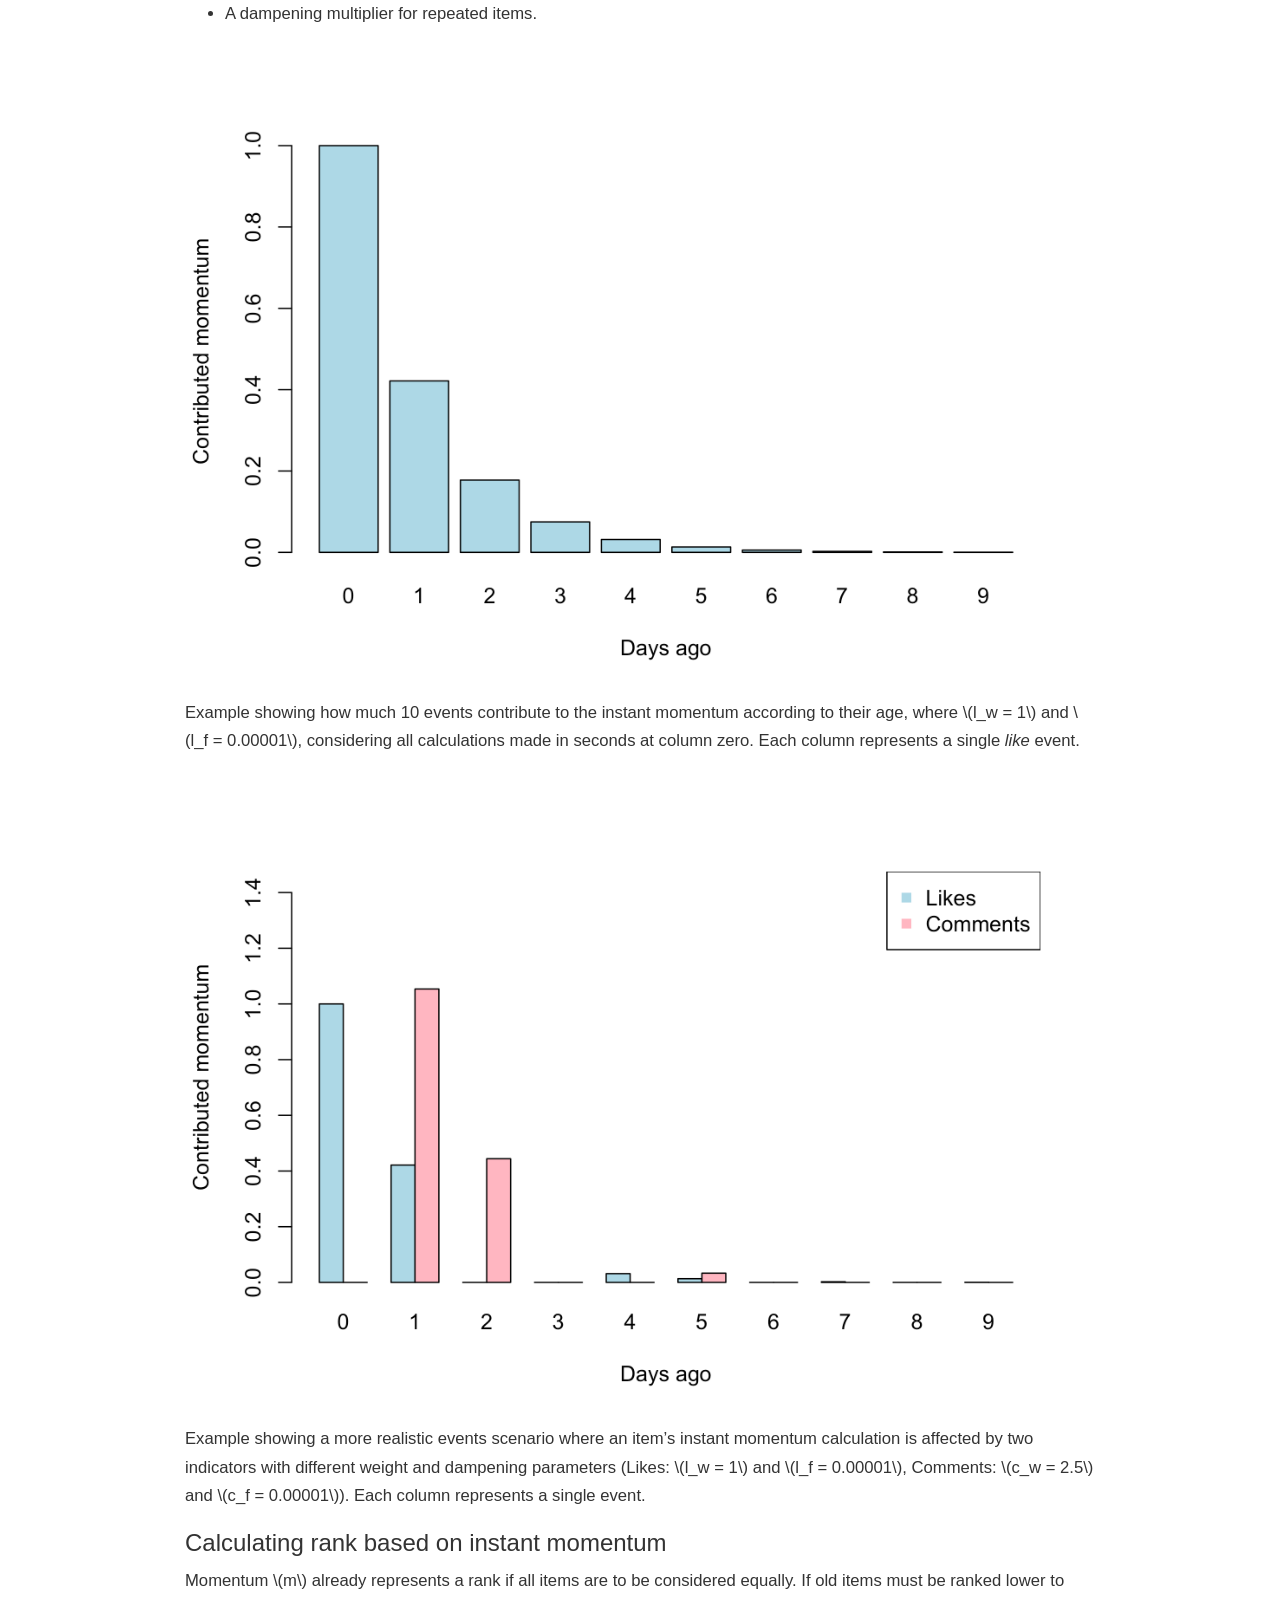
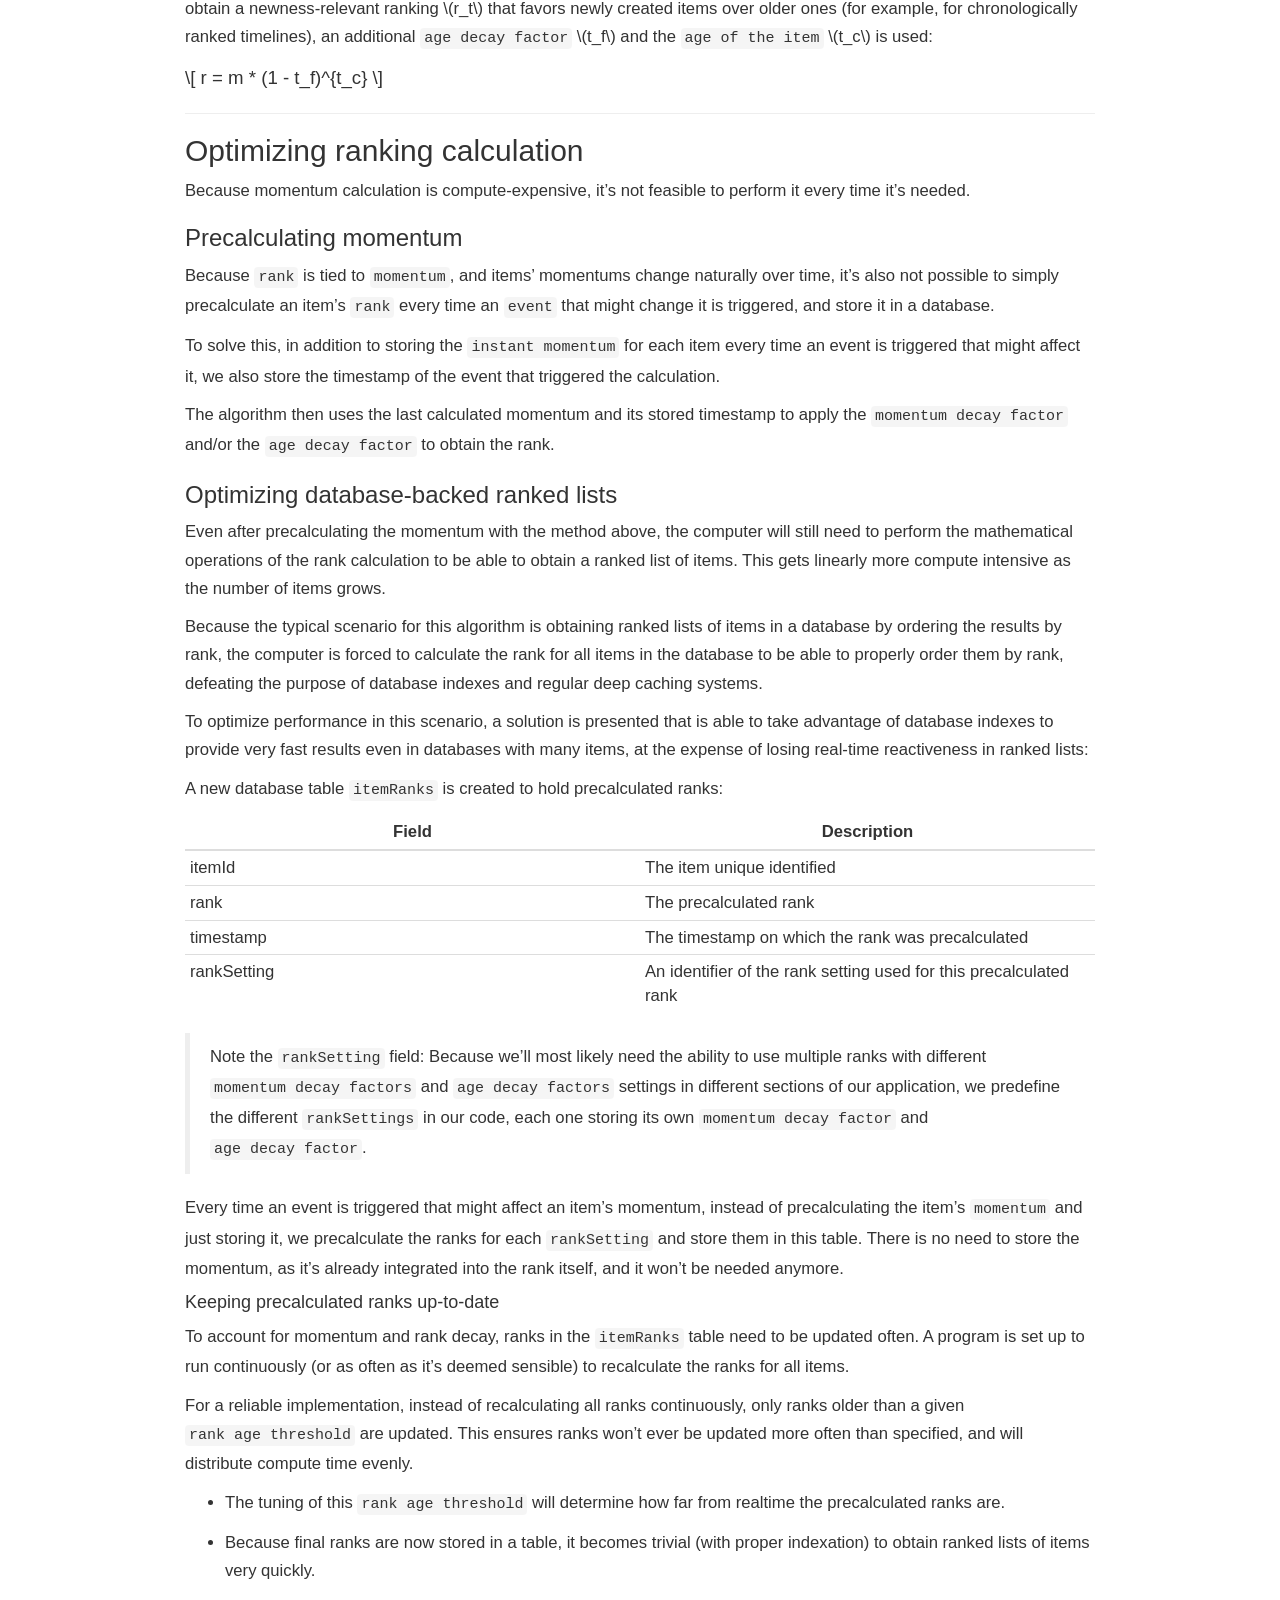
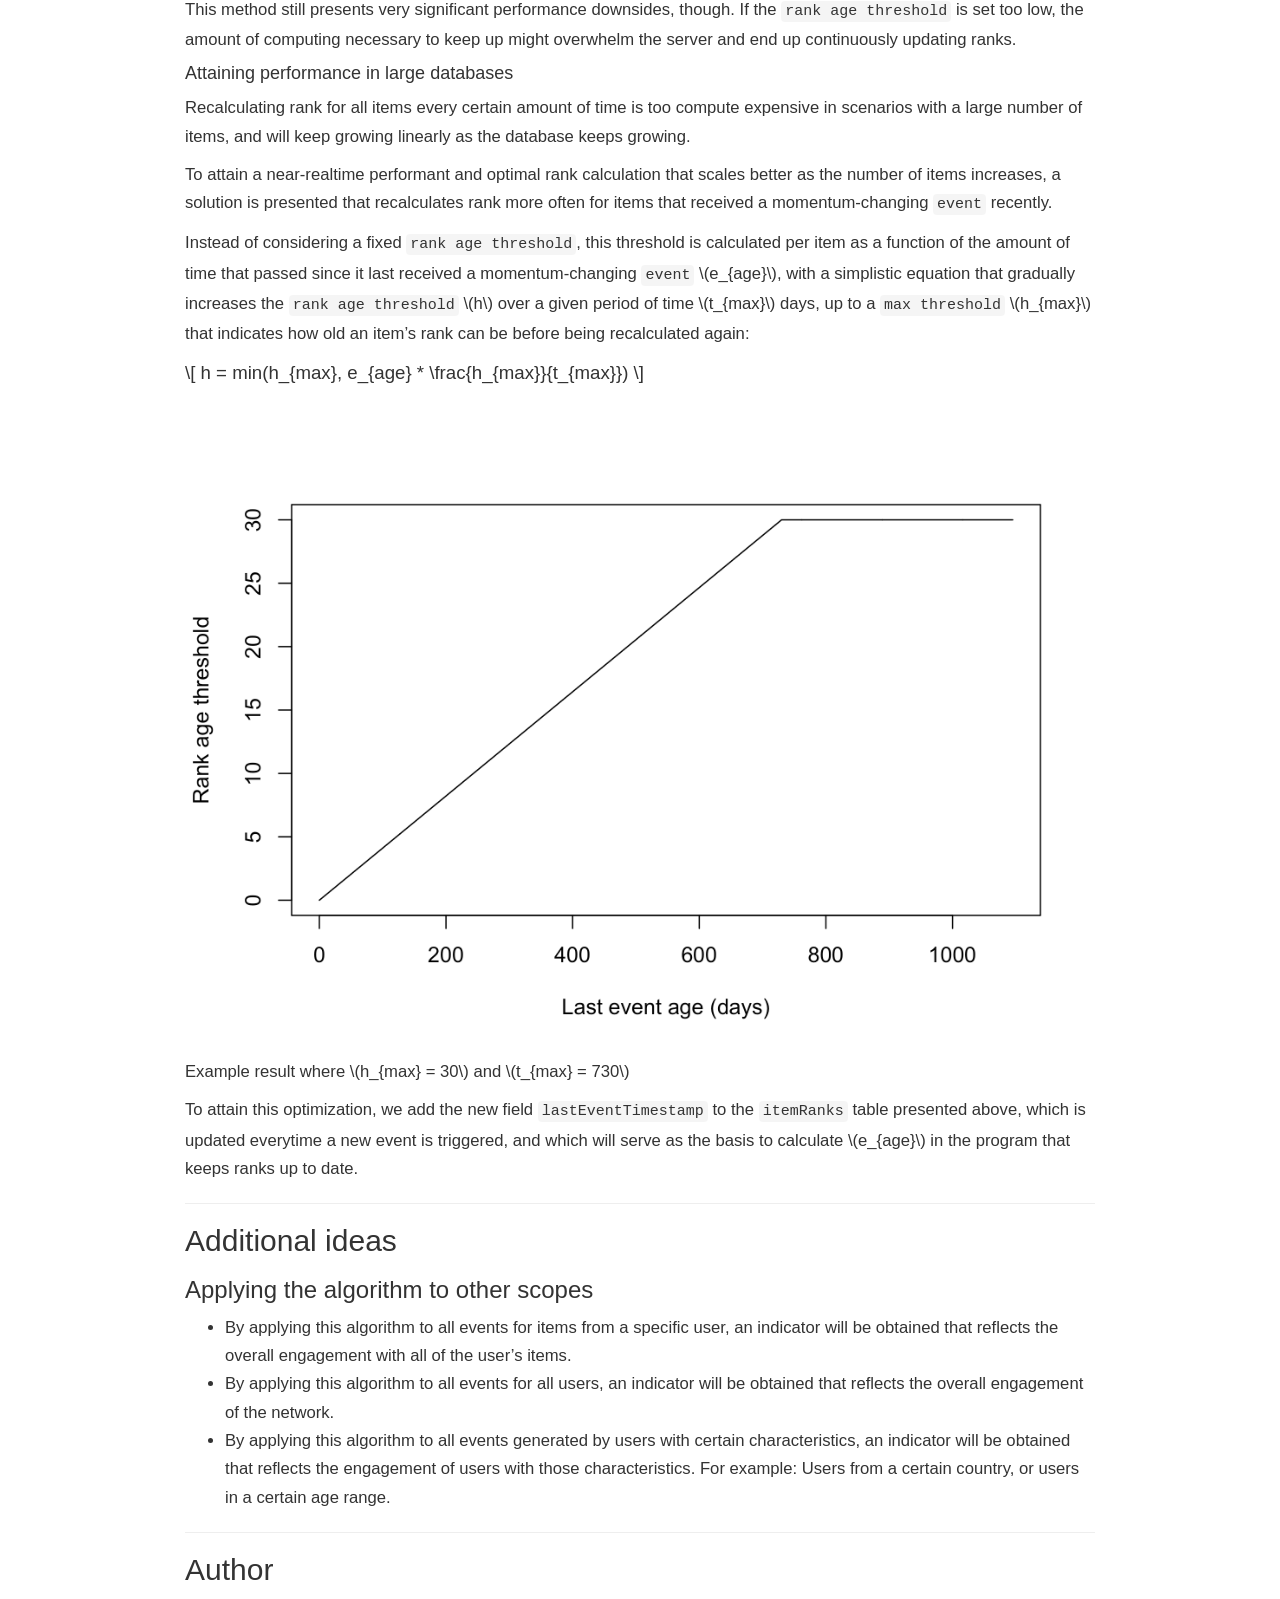
==== commit 9c6c4913: "Fix typos" ====
--- a/doc/momentum_ranking_algorithm.html
+++ b/doc/momentum_ranking_algorithm.html
@@ -481,9 +481,9 @@
 contributes to the overall momentum calculation, and <span class="math inline">\((1 - l_f)^{l_t}\)</span> dampens the weight of the
 like according to its age, so older likes won’t weigh as much towards
 the momentum as newer likes.</p>
-<p><img role="img" src="[data-uri]" style="display: block; margin: auto;" /></p>
+<p><img role="img" src="[data-uri]